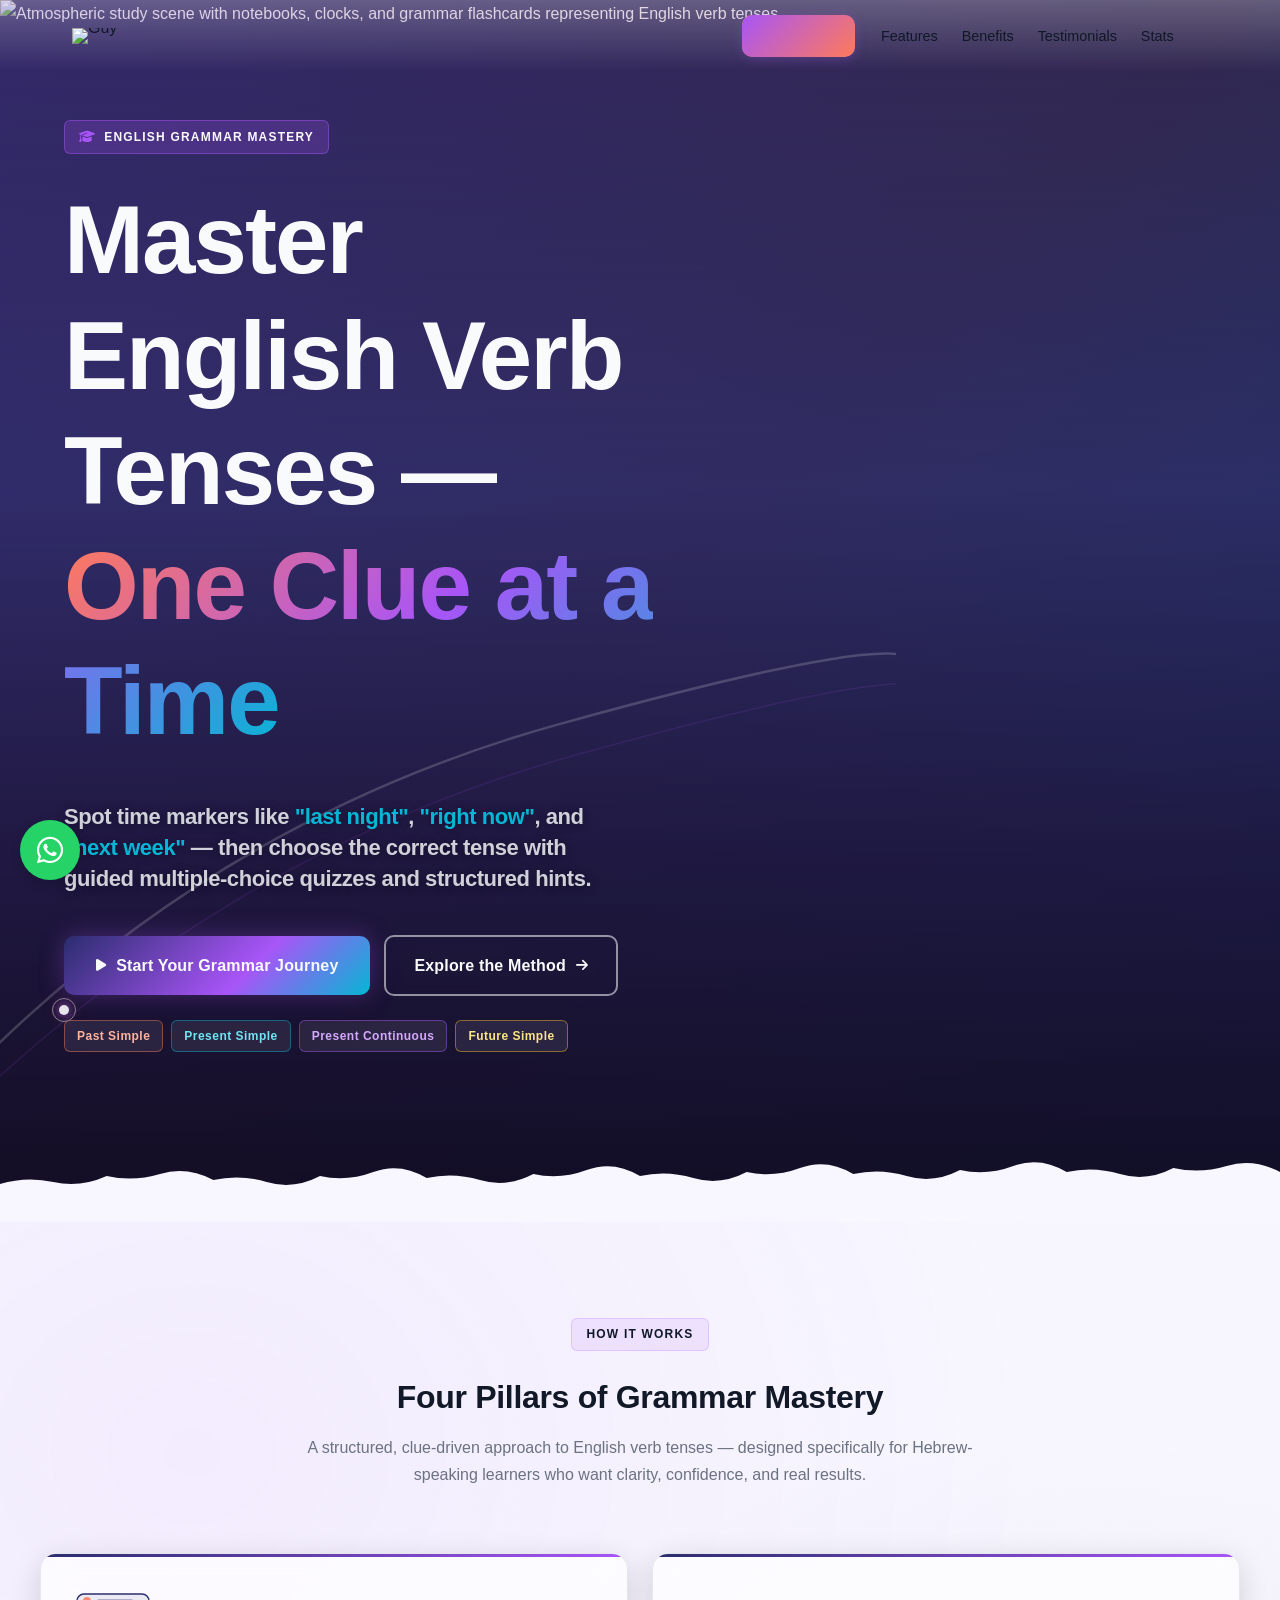
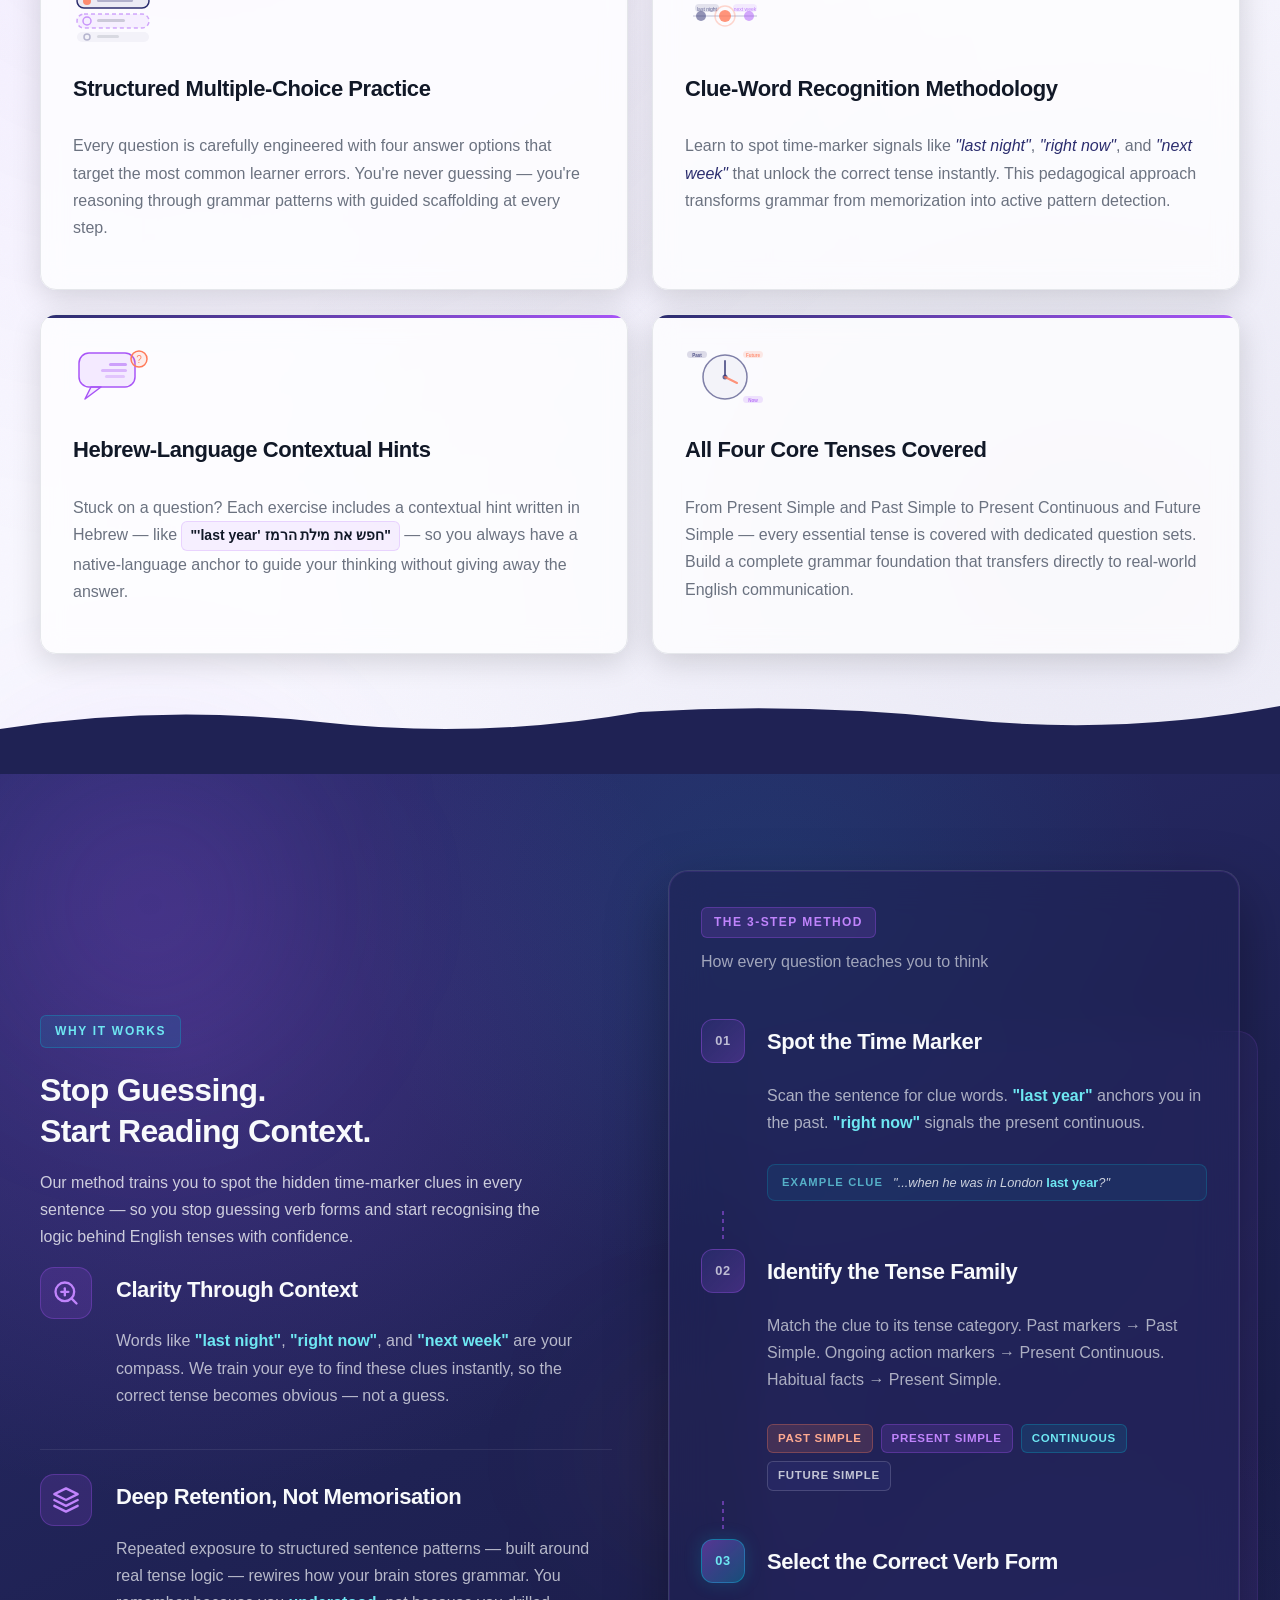
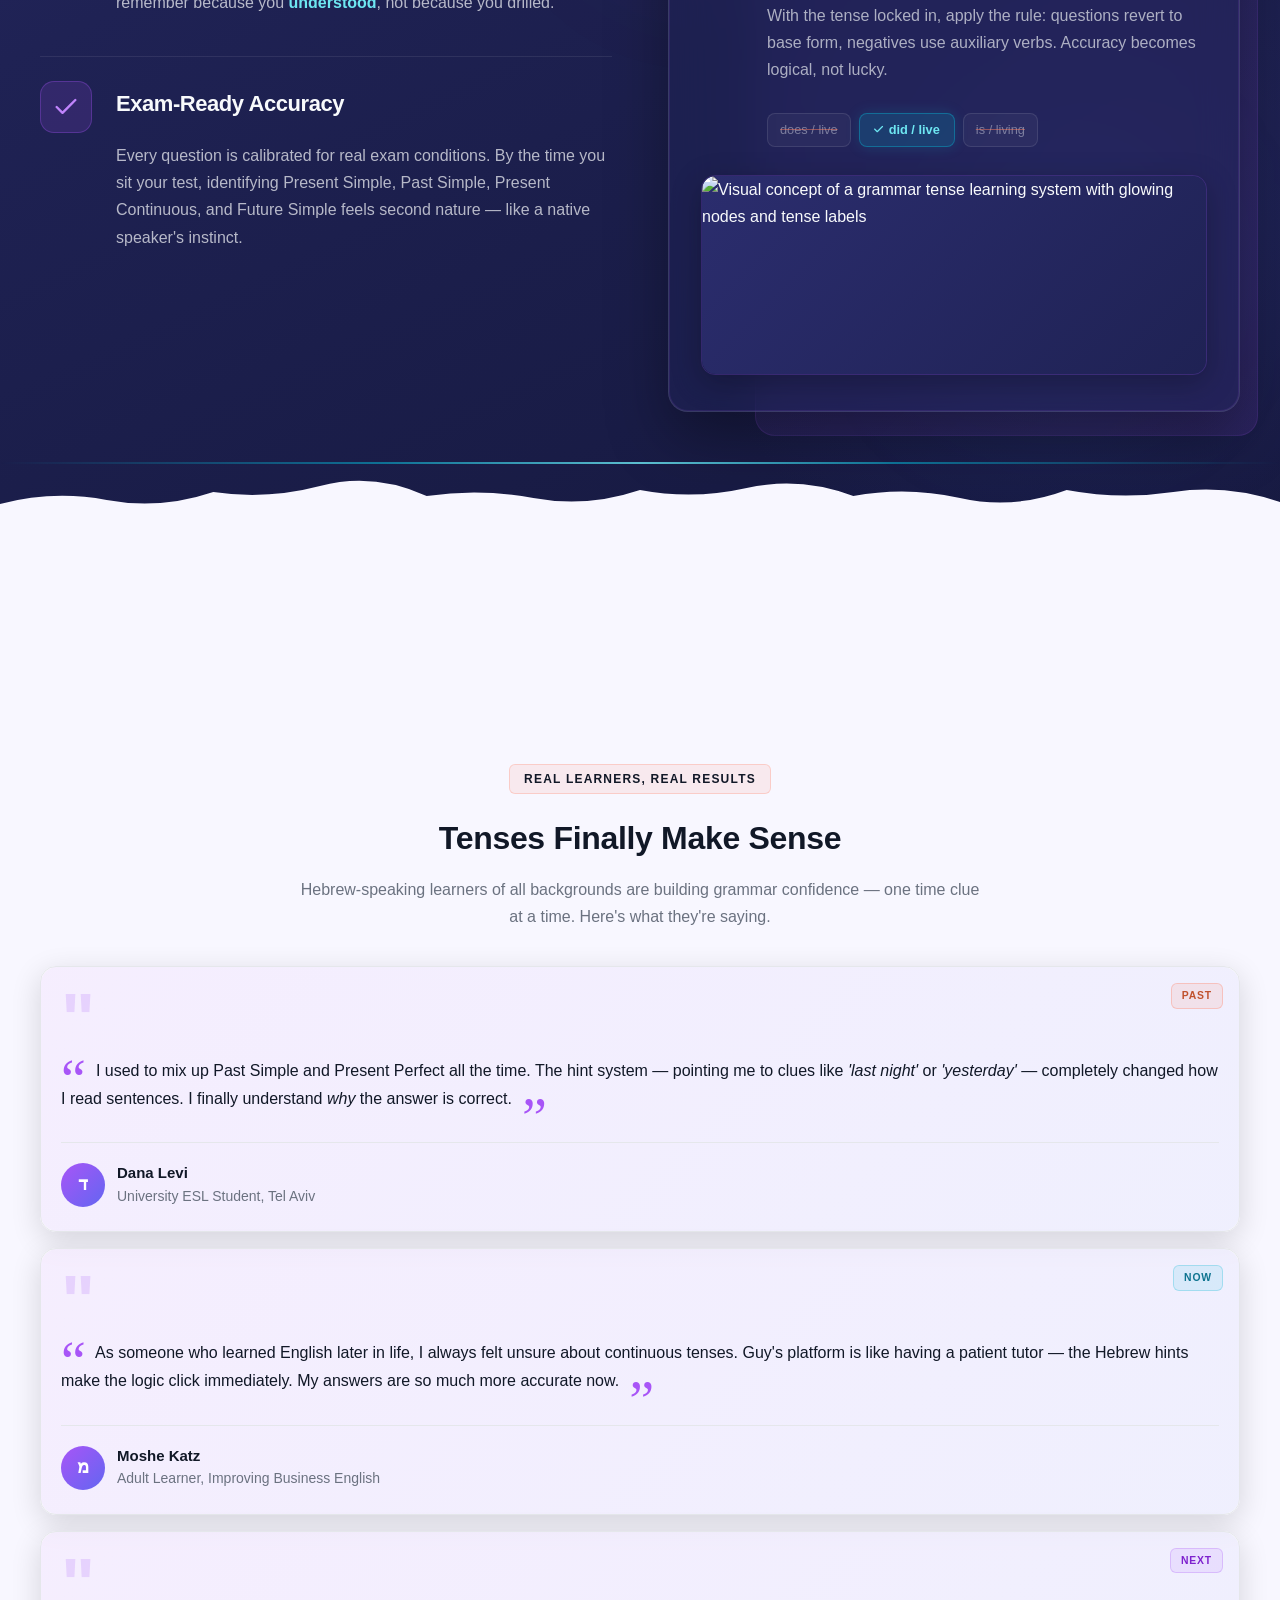
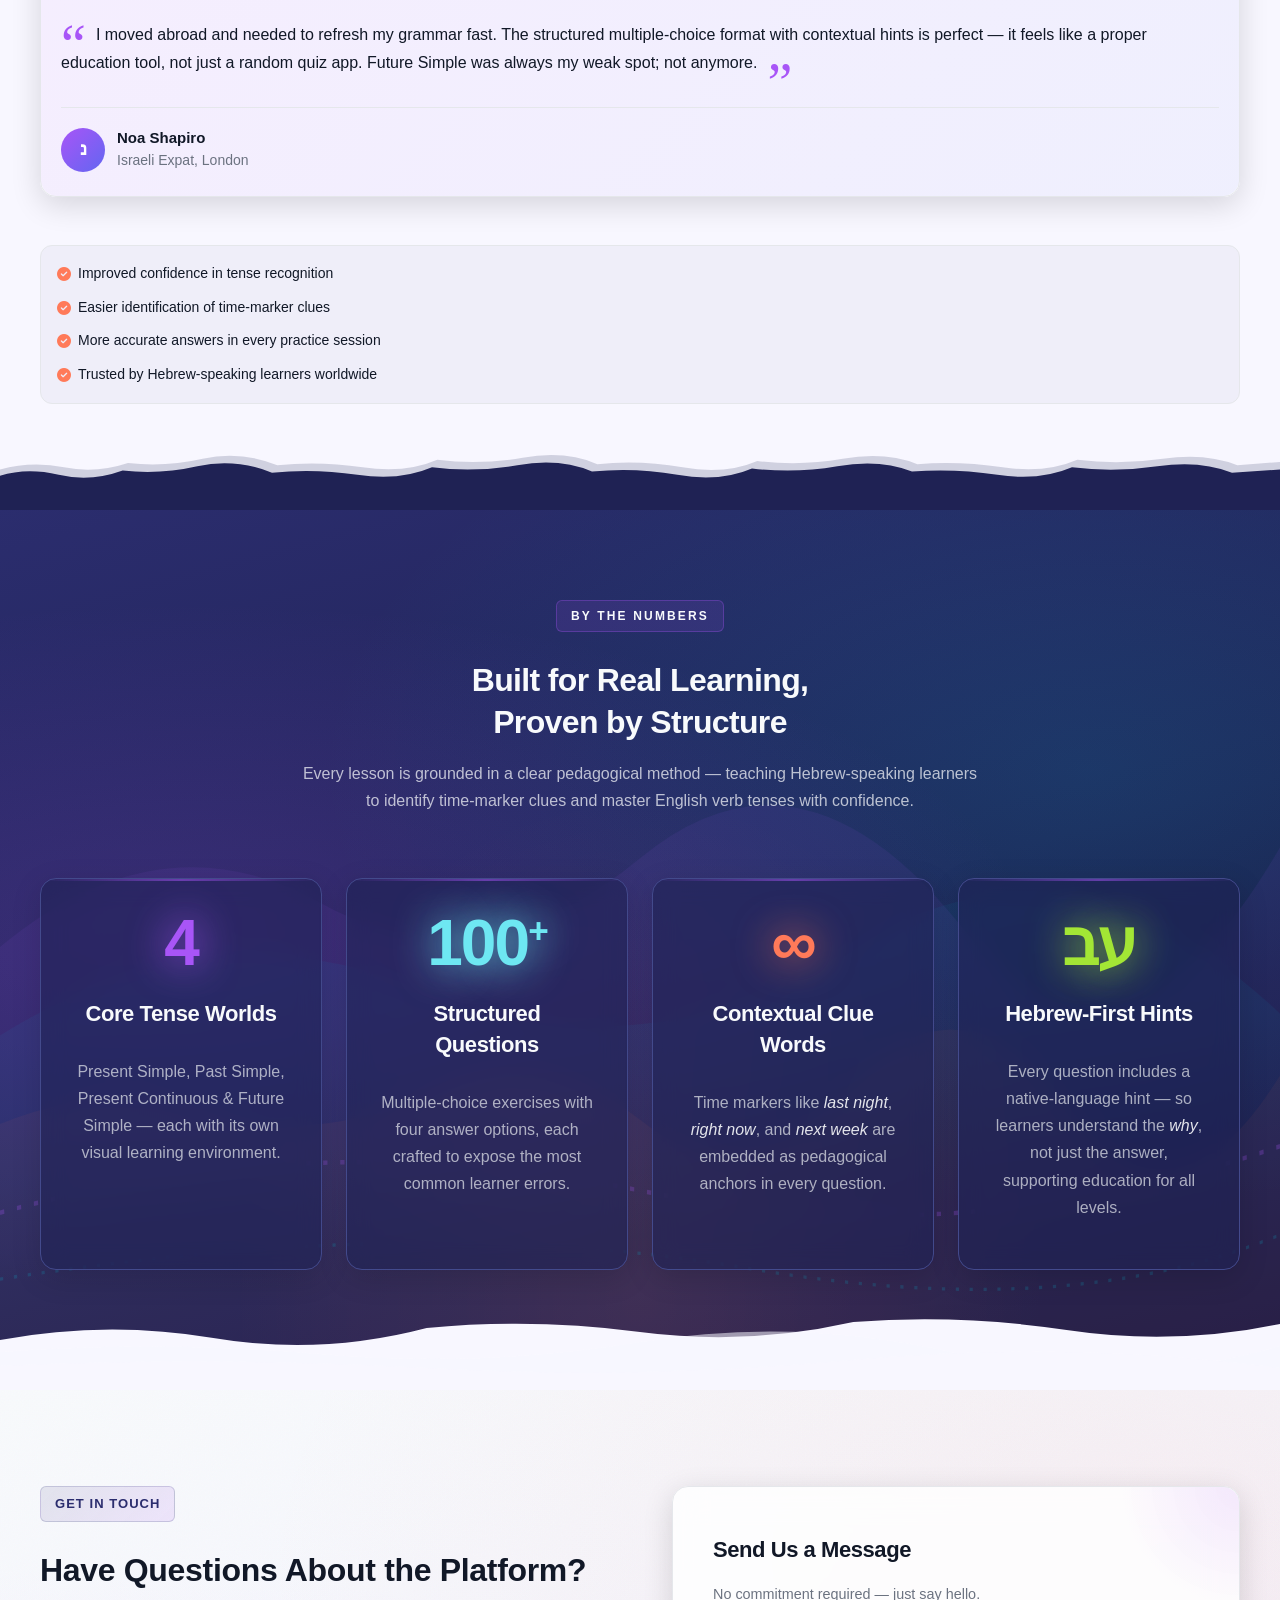
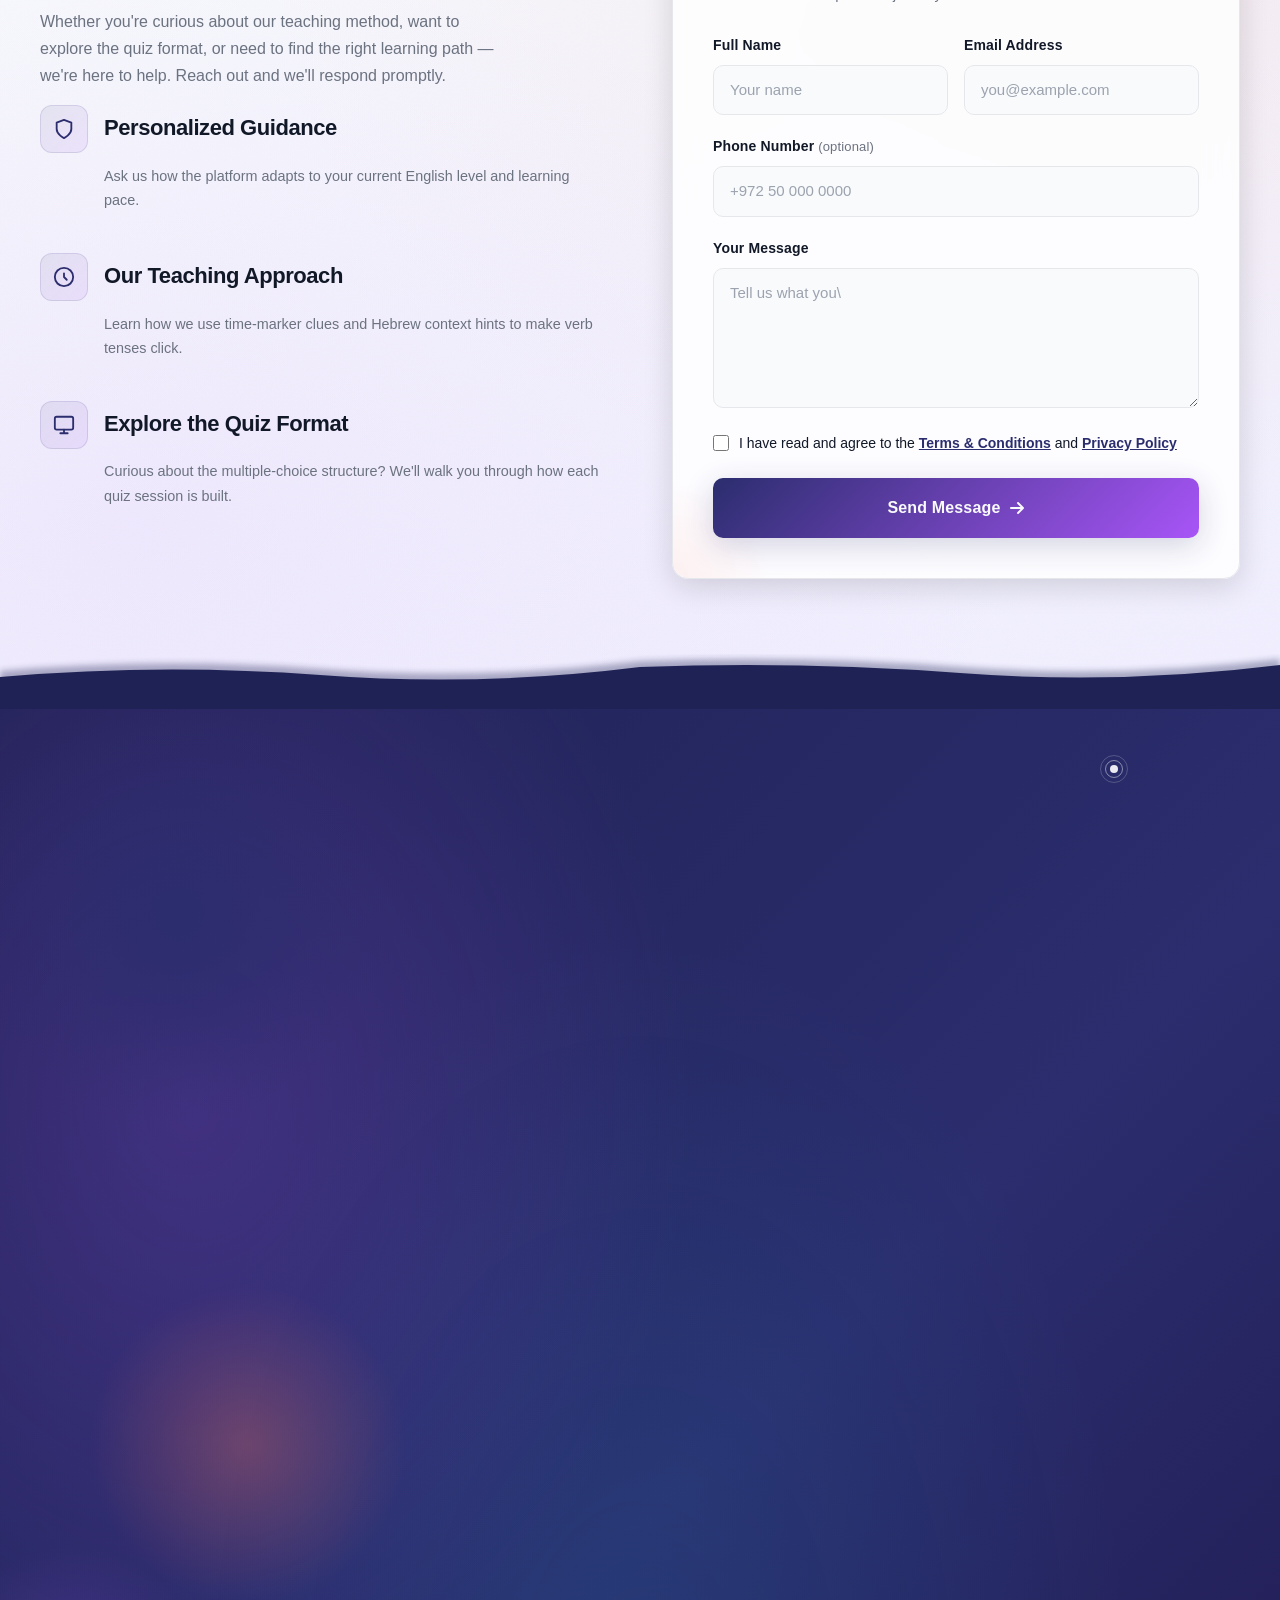
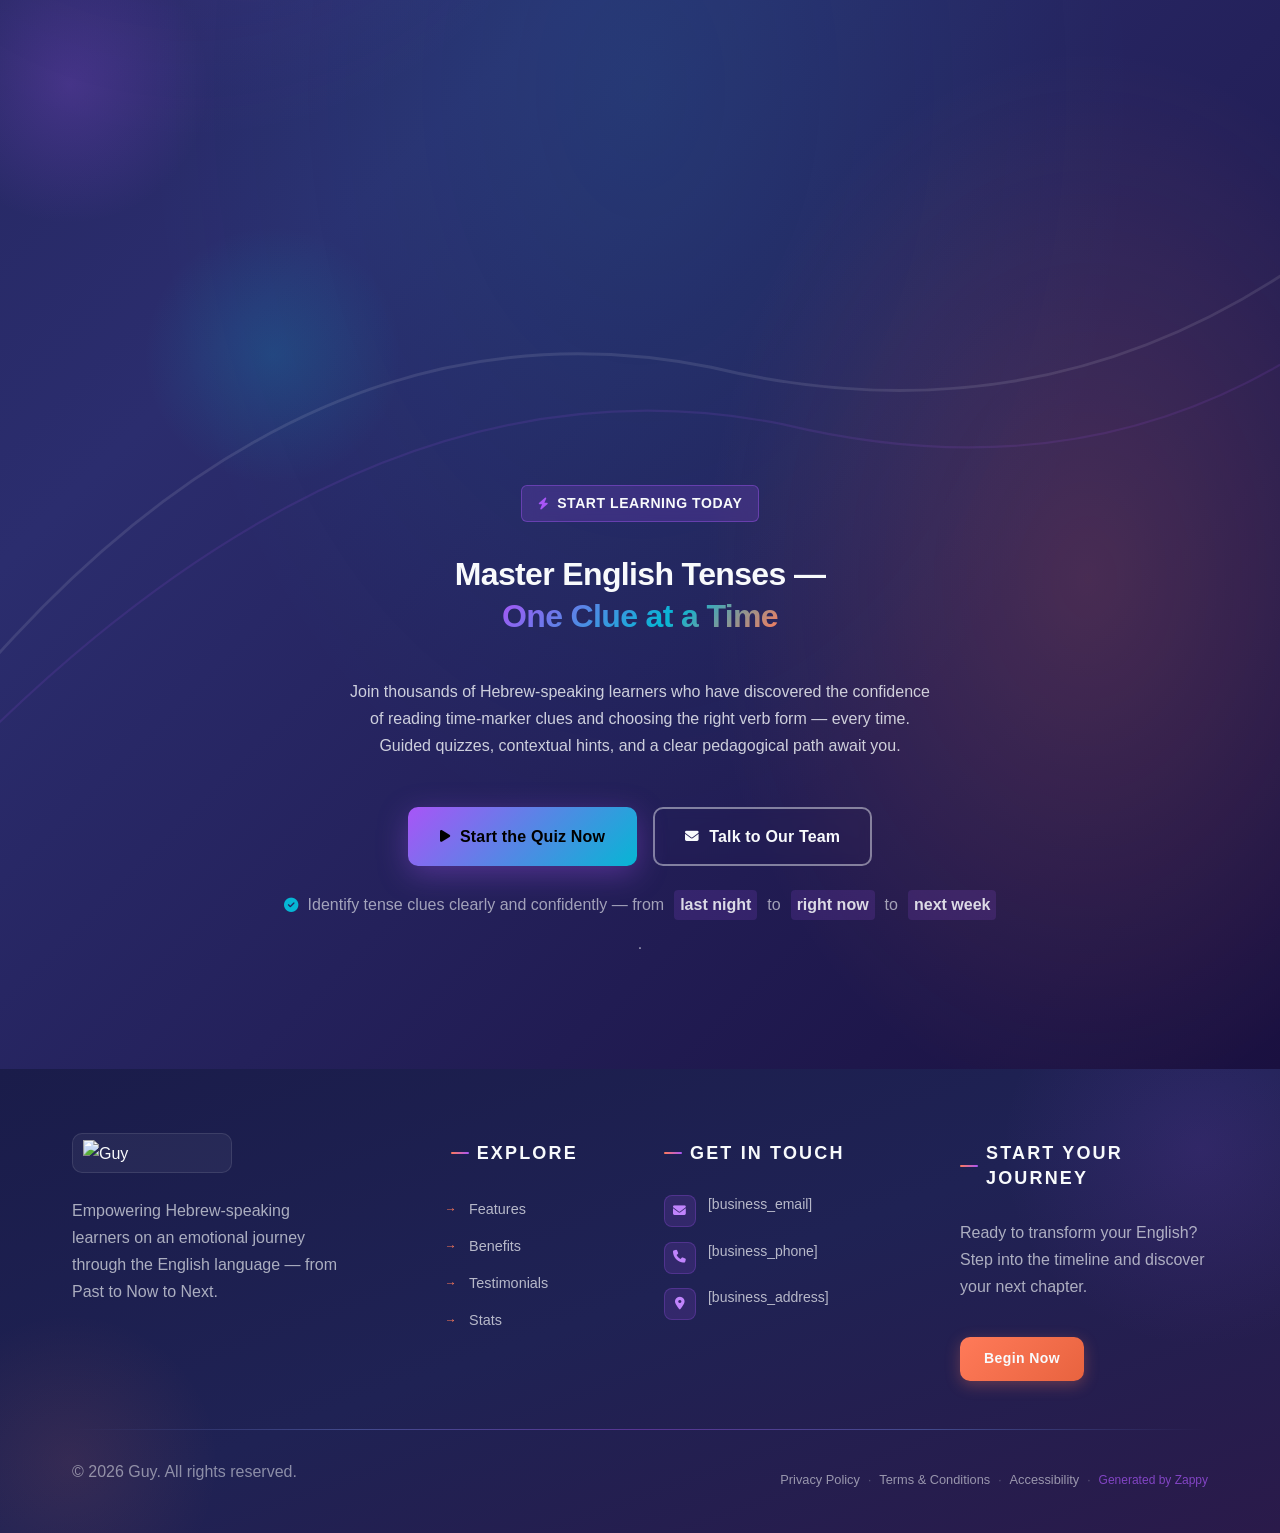
==== public/index.html @ 4d0da5e8 "Initial website commit" ====
<!DOCTYPE html>
<html lang="en">
<head>
    <meta charset="UTF-8">
    <meta name="viewport" content="width=device-width, initial-scale=1.0">
    <meta name="robots" content="index, follow">
    <title>Master Verb Tenses with Google Workspace for Education — Guy</title>
    <meta name="description" content="Unlock English grammar mastery for Hebrew speakers! Practice verb tenses with smart quizzes, contextual hints, and department of education-aligned lessons. Start now!">
    <meta name="keywords" content="google workspace for education, department of education, english grammar quiz, verb tenses for hebrew speakers, canva for education">
    
    <!-- Favicons -->
    <link rel="icon" type="image/x-icon" href="/assets/favicon.ico">
    <link rel="icon" type="image/png" sizes="16x16" href="/assets/favicon-16x16.png">
    <link rel="icon" type="image/png" sizes="32x32" href="/assets/favicon-32x32.png">
    <link rel="icon" type="image/png" sizes="48x48" href="/assets/favicon-48x48.png">
    <link rel="icon" type="image/png" sizes="192x192" href="/assets/favicon-192x192.png">
    <link rel="icon" type="image/png" sizes="512x512" href="/assets/favicon-512x512.png">
    <link rel="apple-touch-icon" href="/assets/apple-touch-icon.png">
    <!-- Zappy Analytics -->
<script>
(function() {
  'use strict';
  
  // Configuration
  var config = {
    websiteId: 'a8274abf-ec3d-4c9e-8e7c-dc68a6201a08',
    apiUrl: 'https://api.zappy5.com/api/analytics/track',
    sessionDuration: 30 * 60 * 1000, // 30 minutes
    visitorDuration: 30 * 24 * 60 * 60 * 1000, // 30 days
    trackPageViews: true,
    trackClicks: true,
    trackFormSubmissions: true
  };
  
  // Generate or retrieve persistent visitor ID (30 days)
  function getVisitorId() {
    var visitorKey = 'zappy_visitor_' + config.websiteId;
    var visitor = null;
    
    try {
      visitor = localStorage.getItem(visitorKey);
      if (visitor) {
        var visitorData = JSON.parse(visitor);
        var now = Date.now();
        
        // Check if visitor ID is still valid (30 days)
        if (now - visitorData.created < config.visitorDuration) {
          // Update last seen timestamp
          visitorData.lastSeen = now;
          localStorage.setItem(visitorKey, JSON.stringify(visitorData));
          return visitorData.id;
        }
      }
    } catch (e) {
      console.warn('Zappy Analytics: LocalStorage not available');
    }
    
    // Generate new visitor ID
    var newVisitorId = 'zv_' + Date.now() + '_' + Math.random().toString(36).substr(2, 9);
    
    try {
      localStorage.setItem(visitorKey, JSON.stringify({
        id: newVisitorId,
        created: Date.now(),
        lastSeen: Date.now()
      }));
    } catch (e) {
      // Continue without local storage
    }
    
    return newVisitorId;
  }
  
  // Generate or retrieve session ID (30 minutes)
  function getSessionId() {
    var sessionKey = 'zappy_session_' + config.websiteId;
    var session = null;
    
    try {
      session = sessionStorage.getItem(sessionKey);
      if (session) {
        var sessionData = JSON.parse(session);
        var now = Date.now();
        
        // Check if session is still valid
        if (now - sessionData.timestamp < config.sessionDuration) {
          // Update timestamp
          sessionData.timestamp = now;
          sessionStorage.setItem(sessionKey, JSON.stringify(sessionData));
          return sessionData.id;
        }
      }
    } catch (e) {
      console.warn('Zappy Analytics: SessionStorage not available');
    }
    
    // Generate new session ID
    var newSessionId = 'zs_' + Date.now() + '_' + Math.random().toString(36).substr(2, 9);
    
    try {
      sessionStorage.setItem(sessionKey, JSON.stringify({
        id: newSessionId,
        timestamp: Date.now()
      }));
    } catch (e) {
      // Continue without session storage
    }
    
    return newSessionId;
  }
  
  var visitorId = getVisitorId();
  var sessionId = getSessionId();
  
  // Track an event
  function trackEvent(eventType, data) {
    data = data || {};
    
    var eventData = {
      website_id: config.websiteId,
      event_type: eventType,
      page_path: window.location.pathname,
      referrer: document.referrer || 'direct',
      visitor_id: visitorId,
      session_id: sessionId,
      metadata: data
    };
    
    // Use sendBeacon if available (better for page unload events)
    if (navigator.sendBeacon) {
      var blob = new Blob([JSON.stringify(eventData)], { type: 'application/json' });
      navigator.sendBeacon(config.apiUrl, blob);
    } else {
      // Fallback to fetch
      fetch(config.apiUrl, {
        method: 'POST',
        headers: {
          'Content-Type': 'application/json'
        },
        body: JSON.stringify(eventData),
        keepalive: true
      }).catch(function(error) {
        console.warn('Zappy Analytics: Failed to track event', error);
      });
    }
  }
  
  // Track page view
  if (config.trackPageViews) {
    trackEvent('pageview', {
      title: document.title,
      url: window.location.href
    });
  }
  
  // Track clicks on important elements
  if (config.trackClicks) {
    document.addEventListener('click', function(e) {
      var target = e.target;
      
      // Track button clicks (counted as actions)
      if (target.tagName === 'BUTTON' || target.closest('button')) {
        var button = target.tagName === 'BUTTON' ? target : target.closest('button');
        trackEvent('click', {
          element: 'button',
          text: button.textContent.trim().substring(0, 100),
          id: button.id || null,
          class: button.className || null
        });
      }
      
      // Track link clicks (navigation - not counted as actions)
      else if (target.tagName === 'A' || target.closest('a')) {
        var link = target.tagName === 'A' ? target : target.closest('a');
        trackEvent('navigation', {
          element: 'link',
          text: link.textContent.trim().substring(0, 100),
          href: link.href,
          external: link.hostname !== window.location.hostname
        });
      }
    }, true);
  }
  
  // Track form submissions
  if (config.trackFormSubmissions) {
    document.addEventListener('submit', function(e) {
      var form = e.target;
      
      trackEvent('form_submit', {
        form_id: form.id || null,
        form_name: form.name || null,
        form_action: form.action || null,
        form_method: form.method || 'GET'
      });
    }, true);
  }
  
  // Track time on page (send on page unload)
  var pageLoadTime = Date.now();
  
  window.addEventListener('beforeunload', function() {
    var timeOnPage = Math.floor((Date.now() - pageLoadTime) / 1000); // in seconds
    
    trackEvent('page_unload', {
      time_on_page: timeOnPage,
      page_path: window.location.pathname
    });
  });
  
  // Expose tracking function globally for custom events
  window.zappyAnalytics = {
    track: trackEvent,
    getVisitorId: function() { return visitorId; },
    getSessionId: function() { return sessionId; }
  };
  
})();
</script>
<!-- End Zappy Analytics -->
    <meta property="og:title" content="Master Verb Tenses with Google Workspace for Education — Guy">
    <meta property="og:description" content="Unlock English grammar mastery for Hebrew speakers! Practice verb tenses with smart quizzes, contextual hints, and department of education-aligned lessons. Start now!">
    <meta name="twitter:card" content="summary_large_image">
    <meta name="twitter:title" content="Master Verb Tenses with Google Workspace for Education — Guy">
    <meta name="twitter:description" content="Unlock English grammar mastery for Hebrew speakers! Practice verb tenses with smart quizzes, contextual hints, and department of education-aligned lessons. Start now!">
    <meta property="og:type" content="website">
  <meta property="og:locale" content="en_US">
  
  
  
  
  
  <link rel="stylesheet" href="https://cdnjs.cloudflare.com/ajax/libs/font-awesome/6.4.0/css/all.min.css">
  <style>
    .skip-link { position: absolute; top: 0; left: 0; transform: translateY(-200%); padding: 12px 18px; background: var(--bg-dark, #1a1a1a); color: var(--text-light, #fff); font-weight: 600; border-radius: 0 0 8px 0; z-index: 10000; }
    .skip-link:focus { transform: none; outline: 2px solid var(--ring, #fff); outline-offset: 2px; }
    :focus-visible { outline: 2px solid var(--ring, currentColor); outline-offset: 3px; }
  </style>


  
    <!-- Favicons -->
    <link rel="icon" type="image/x-icon" href="/assets/favicon.ico">
    <link rel="icon" type="image/png" sizes="16x16" href="/assets/favicon-16x16.png">
    <link rel="icon" type="image/png" sizes="32x32" href="/assets/favicon-32x32.png">
    <link rel="icon" type="image/png" sizes="48x48" href="/assets/favicon-48x48.png">
    <link rel="icon" type="image/png" sizes="192x192" href="/assets/favicon-192x192.png">
    <link rel="icon" type="image/png" sizes="512x512" href="/assets/favicon-512x512.png">
    <link rel="apple-touch-icon" href="/assets/apple-touch-icon.png">
    <!-- Cookie Consent -->
    <link rel="stylesheet" href="https://cdn.jsdelivr.net/npm/vanilla-cookieconsent@3/dist/cookieconsent.css">
    <script src="https://cdn.jsdelivr.net/npm/vanilla-cookieconsent@3/dist/cookieconsent.umd.js"></script>
    <!-- Mickidum Accessibility Toolbar -->
    <script src="https://cdn.jsdelivr.net/gh/mickidum/acc_toolbar/acctoolbar/acctoolbar.min.js"></script>
    <link rel="stylesheet" href="/styles.css">

    <style id="zappy-dropdown-submenu-styles">
      /* ========== DESKTOP DROPDOWN SUBMENU STYLES ========== */
      /* Base styles for dropdown submenus - parent must be positioned */
      .nav-menu li:has(.sub-menu), nav li:has(.sub-menu), .navbar li:has(.sub-menu), #navMenu li:has(.sub-menu) { position: relative; }
      /* Submenu base - hidden by default */
      .nav-menu .sub-menu, nav .sub-menu, .navbar .sub-menu, #navMenu .sub-menu { display: block !important; position: absolute !important; top: 100%; left: 0; min-width: 220px; background: white; border-radius: 8px; box-shadow: 0 8px 25px rgba(0,0,0,0.15); padding: 8px 0; opacity: 0; visibility: hidden; transform: translateY(10px); transition: all 0.3s ease; z-index: 1000; list-style: none; pointer-events: none; }
      /* CRITICAL: Desktop hover styles to show dropdown */
      .nav-menu li:hover > .sub-menu, nav li:hover > .sub-menu, .navbar li:hover > .sub-menu, #navMenu li:hover > .sub-menu { opacity: 1 !important; visibility: visible !important; transform: translateY(0) !important; pointer-events: auto !important; }
      /* Submenu item styling */
      .sub-menu li { list-style: none; margin: 0; padding: 0; }
      .sub-menu a { display: block !important; padding: 10px 16px !important; color: var(--text-dark, #333) !important; font-weight: 500; text-decoration: none; white-space: nowrap; transition: background-color 0.2s; }
      .sub-menu .zappy-nav-child > a { padding-left: 28px !important; font-size: 0.9em !important; opacity: 0.85 !important; }
      [dir="rtl"] .sub-menu .zappy-nav-child > a, html[lang="he"] .sub-menu .zappy-nav-child > a, html[lang="ar"] .sub-menu .zappy-nav-child > a { padding-left: 10px !important; padding-right: 28px !important; }
      .sub-menu .zappy-nav-parent > a { font-weight: 600 !important; }
      .sub-menu a:hover { background-color: #f5f5f5; }
      /* RTL (Hebrew/Arabic) dropdown positioning */
      [dir="rtl"] .nav-menu .sub-menu, [dir="rtl"] nav .sub-menu, [dir="rtl"] .navbar .sub-menu, html[lang="he"] .nav-menu .sub-menu, html[lang="he"] nav .sub-menu, html[lang="he"] .navbar .sub-menu, html[lang="ar"] .nav-menu .sub-menu, html[lang="ar"] nav .sub-menu, html[lang="ar"] .navbar .sub-menu { left: auto !important; right: 0 !important; }
      /* Hide empty dropdown menus (exclude catalog sub-menus that use <a> children instead of <li>) */
      .sub-menu:empty, .sub-menu:not(:has(li:not(.zappy-hidden-menu-item))):not(:has(> a)), .sub-menu:not(:has(li)):not(:has(> a)) { display: none !important; opacity: 0 !important; visibility: hidden !important; pointer-events: none !important; }
      /* Desktop: show submenu on Menu Group hover */
      li:has(.menu-group-title):hover > .sub-menu { opacity: 1 !important; visibility: visible !important; transform: translateY(0) !important; pointer-events: auto !important; }
      /* Menu Group title styling */
      .nav-menu > li > .menu-group-title, #navMenu > li > .menu-group-title { display: inline-block; padding: 0.5rem 1rem; cursor: default; user-select: none; }
      
      /* ========== MOBILE SUBMENU STYLES ========== */
      @media (max-width: 768px) {
        .nav-menu .sub-menu, nav .sub-menu, .navbar .sub-menu, #navMenu .sub-menu { position: static !important; transform: none !important; box-shadow: none !important; background: transparent !important; max-height: 0; overflow: hidden; opacity: 0; visibility: hidden; transition: max-height 0.3s ease, opacity 0.3s ease; padding: 0 !important; border-radius: 0 !important; }
        .navbar .sub-menu.mobile-expanded, .nav-menu .sub-menu.mobile-expanded, #navMenu .sub-menu.mobile-expanded { max-height: none !important; overflow-y: visible !important; opacity: 1 !important; visibility: visible !important; padding: 8px 0 8px 16px !important; }
        [dir="rtl"] .sub-menu.mobile-expanded, html[lang="he"] .sub-menu.mobile-expanded { padding: 8px 16px 8px 0 !important; }
        /* Disable hover behavior on mobile */
        .nav-menu li:hover > .sub-menu, nav li:hover > .sub-menu, .navbar li:hover > .sub-menu, #navMenu li:hover > .sub-menu { opacity: 0; visibility: hidden; pointer-events: none; }
        .nav-menu li > .sub-menu.mobile-expanded, nav li > .sub-menu.mobile-expanded, .navbar li > .sub-menu.mobile-expanded, #navMenu li > .sub-menu.mobile-expanded { opacity: 1 !important; visibility: visible !important; pointer-events: auto !important; }
        .nav-menu li:has(.sub-menu), nav li:has(.sub-menu), .navbar li:has(.sub-menu), #navMenu li:has(.sub-menu) { display: flex !important; flex-wrap: wrap !important; align-items: center !important; position: relative !important; min-height: 44px !important; }
        .nav-menu li:has(.sub-menu) > a, nav li:has(.sub-menu) > a, .navbar li:has(.sub-menu) > a, #navMenu li:has(.sub-menu) > a { flex: 1 !important; min-width: 0 !important; }
        .nav-menu li:has(.sub-menu) > .menu-group-title, nav li:has(.sub-menu) > .menu-group-title, .navbar li:has(.sub-menu) > .menu-group-title, #navMenu li:has(.sub-menu) > .menu-group-title { flex: 1 !important; min-width: 0 !important; padding: 0 !important; line-height: inherit !important; }
        .nav-menu li:has(.sub-menu) > .sub-menu, nav li:has(.sub-menu) > .sub-menu, .navbar li:has(.sub-menu) > .sub-menu, #navMenu li:has(.sub-menu) > .sub-menu { flex-basis: 100% !important; width: 100% !important; }
        .nav-menu li:has(.sub-menu) > a [class*="chevron"], .nav-menu li:has(.sub-menu) > a [class*="arrow"], .nav-menu li:has(.sub-menu) > a .fa-chevron-down, .nav-menu li:has(.sub-menu) > a .fa-angle-down, nav li:has(.sub-menu) > a [class*="chevron"], nav li:has(.sub-menu) > a [class*="arrow"], #navMenu li:has(.sub-menu) > a [class*="chevron"], #navMenu li:has(.sub-menu) > a [class*="arrow"] { display: none !important; visibility: hidden !important; }
        .mobile-submenu-toggle { display: flex !important; align-items: center !important; justify-content: center !important; width: 44px !important; height: auto !important; background: transparent !important; border: none !important; cursor: pointer !important; color: var(--text-light) !important; position: static !important; flex-shrink: 0 !important; align-self: stretch !important; z-index: 2 !important; padding: 0 !important; margin: 0 !important; }
        .mobile-submenu-toggle::after { content: '' !important; width: 0 !important; height: 0 !important; border-left: 6px solid transparent !important; border-right: 6px solid transparent !important; border-top: 7px solid currentColor !important; transition: transform 0.3s ease !important; }
        .mobile-submenu-toggle.expanded::after { transform: rotate(180deg) !important; }
        .sub-menu a { padding: 10px 0 !important; display: block !important; color: var(--text-light) !important; white-space: normal !important; }
        .sub-menu .zappy-nav-child > a { padding-left: 28px !important; font-size: 0.9em !important; opacity: 0.85 !important; }
        [dir="rtl"] .sub-menu .zappy-nav-child > a, html[lang="he"] .sub-menu .zappy-nav-child > a, html[lang="ar"] .sub-menu .zappy-nav-child > a { padding-left: 0 !important; padding-right: 28px !important; }
        .sub-menu .zappy-nav-parent > a { font-weight: 600 !important; }
        .nav-menu.active, #navMenu.active { max-width: 100vw !important; overflow-x: hidden !important; box-sizing: border-box !important; }
        .navbar .sub-menu li a, nav.navbar .sub-menu li a, .zappy-products-dropdown .sub-menu a { color: var(--text-light) !important; }
      }
      @media (min-width: 769px) { .mobile-submenu-toggle { display: none !important; } }
    </style>

    <style id="zappy-widget-visibility">
      html[dir="rtl"] .whatsapp-float { right: 20px !important; left: auto !important; }
      html[dir="ltr"] .whatsapp-float, html:not([dir]) .whatsapp-float { left: 20px !important; right: auto !important; }
      html[dir="rtl"] #mic-access-tool-general-button, html[dir="rtl"] .mic-access-tool-general-button,
      html[dir="rtl"] #mic-init-access-tool .mic-access-tool-general-button,
      html[dir="rtl"] #mic-init-access-tool #mic-access-tool-general-button,
      html[dir="rtl"] ._access-icon { left: 20px !important; right: auto !important; }
      html[dir="ltr"] #mic-access-tool-general-button, html[dir="ltr"] .mic-access-tool-general-button,
      html[dir="ltr"] #mic-init-access-tool .mic-access-tool-general-button,
      html[dir="ltr"] #mic-init-access-tool #mic-access-tool-general-button,
      html[dir="ltr"] ._access-icon,
      html:not([dir]) #mic-access-tool-general-button, html:not([dir]) .mic-access-tool-general-button,
      html:not([dir]) #mic-init-access-tool .mic-access-tool-general-button,
      html:not([dir]) #mic-init-access-tool #mic-access-tool-general-button,
      html:not([dir]) ._access-icon { right: 20px !important; left: auto !important; }
      @media (max-width: 768px) { .whatsapp-float { display: flex !important; } }
      @media (min-width: 769px) { .whatsapp-float { display: flex !important; } }
      @media (max-width: 768px) {
        #mic-access-tool-general-button, .mic-access-tool-general-button,
        #mic-init-access-tool .mic-access-tool-general-button, #mic-init-access-tool #mic-access-tool-general-button,
        ._access-icon { display: flex !important; visibility: visible !important; opacity: 1 !important; pointer-events: auto !important; }
        #mic-access-tool-box.opened-mic-access-tool, .mic-access-tool-box.opened-mic-access-tool,
        #mic-init-access-tool #mic-access-tool-box.opened-mic-access-tool {
          visibility: visible !important; opacity: 1 !important; pointer-events: auto !important;
        }
      }
      @media (min-width: 769px) {
        #mic-access-tool-general-button, .mic-access-tool-general-button,
        #mic-init-access-tool .mic-access-tool-general-button, #mic-init-access-tool #mic-access-tool-general-button,
        ._access-icon { display: flex !important; visibility: visible !important; opacity: 1 !important; pointer-events: auto !important; }
        #mic-access-tool-box.opened-mic-access-tool, .mic-access-tool-box.opened-mic-access-tool,
        #mic-init-access-tool #mic-access-tool-box.opened-mic-access-tool {
          visibility: visible !important; opacity: 1 !important; pointer-events: auto !important;
        }
      }
    </style>
</head>
<body>
<a class="skip-link" href="#main">Skip to main content</a>
  <nav class="navbar">
  <button class="mobile-toggle" id="mobileToggle" aria-label="Menu">
    <svg class="hamburger-icon" width="24" height="24" viewBox="0 0 24 24" fill="none">
      <path d="M3 12h18M3 6h18M3 18h18" stroke="currentColor" stroke-width="2" stroke-linecap="round"></path>
    </svg>
    <svg class="close-icon" width="24" height="24" viewBox="0 0 24 24" fill="none" style="display: none;">
      <path d="M18 6L6 18M6 6l12 12" stroke="currentColor" stroke-width="2" stroke-linecap="round"></path>
    </svg>
  </button>

  <button class="phone-header-btn" data-phone="[business_phone]" aria-label="Call">
    <svg width="20" height="20" viewBox="0 0 24 24" fill="currentColor">
      <path d="M22 16.92v3a2 2 0 0 1-2.18 2 19.79 19.79 0 0 1-8.63-3.07 19.5 19.5 0 0 1-6-6 19.79 19.79 0 0 1-3.07-8.67A2 2 0 0 1 4.11 2h3a2 2 0 0 1 2 1.72 12.84 12.84 0 0 0 .7 2.81 2 2 0 0 1-.45 2.11L8.09 9.91a16 16 0 0 0 6 6l1.27-1.27a2 2 0 0 1 2.11-.45 12.84 12.84 0 0 0 2.81.7A2 2 0 0 1 22 16.92z"></path>
    </svg>
  </button>

  <div class="nav-container">
    <div class="nav-brand">
      <a href="/" class="logo-link"><img class="logo" src="/assets/site-home-image-1.webp" alt="Guy"></a>
    </div>

    <ul class="nav-menu" id="navMenu"><li><a href="#features">Features</a></li><li><a href="#benefits">Benefits</a></li><li><a href="#testimonials">Testimonials</a></li><li><a href="#stats">Stats</a></li></ul>

    <div class="nav-cta-container">
      <a href="#contact" class="nav-cta-btn">Contact</a>
    </div>
  </div>
</nav>
<script>

// Navbar Mobile Menu Toggle and Contrast Fix
(function() {
  // Use 'load' event instead of 'DOMContentLoaded' to ensure we run AFTER all other scripts
  window.addEventListener('load', function() {
    
    // FIX MOBILE BUTTON CONTRAST
    // Detect navbar background color and apply contrasting color to mobile buttons
    const navbar = document.querySelector('.navbar, nav, header');
    if (!navbar) {
      console.log('[Navbar] Navbar element not found');
      return;
    }
    
    // DECLARE VARIABLES EARLY to avoid Temporal Dead Zone errors
    // These are used in multiple places below
    let mobileToggle = document.getElementById('mobileToggle') ||
                       document.querySelector('.mobile-toggle') ||
                       document.querySelector('.hamburger') ||
                       document.querySelector('.hamburger-menu') ||
                       document.querySelector('.menu-toggle') ||
                       document.querySelector('.burger-menu') ||
                       document.querySelector('[aria-label="Menu"]') ||
                       document.querySelector('[aria-label="תפריט"]');
    
    const phoneBtn = document.querySelector('.phone-header-btn');
    
    const computedStyle = window.getComputedStyle(navbar);
    let bgColor = computedStyle.backgroundColor;
    
    console.log('[Navbar] Initial navbar background:', bgColor);
    
    // Check if background is transparent or rgba with 0 alpha
    const isTransparent = bgColor === 'transparent' || 
                         bgColor === 'rgba(0, 0, 0, 0)' ||
                         (bgColor.startsWith('rgba') && bgColor.includes(', 0)'));
    
    if (isTransparent) {
      // Check for background-image or gradient
      const bgImage = computedStyle.backgroundImage;
      if (bgImage && bgImage !== 'none') {
        console.log('[Navbar] Navbar has background image/gradient, using dark text');
        bgColor = 'rgb(240, 240, 240)'; // Assume light background
      } else {
        // Transparent navbar - check body background
        const bodyBg = window.getComputedStyle(document.body).backgroundColor;
        console.log('[Navbar] Navbar transparent, using body background:', bodyBg);
        bgColor = bodyBg;
      }
    }
    
    // Calculate luminance to determine if background is light or dark
    const rgb = bgColor.match(/\d+/g);
    if (rgb && rgb.length >= 3) {
      const r = parseInt(rgb[0]);
      const g = parseInt(rgb[1]);
      const b = parseInt(rgb[2]);
      const luminance = (0.299 * r + 0.587 * g + 0.114 * b) / 255;
      
      // Mobile button colors are set by Claude's AI-generated CSS (same as .nav-menu a)
      // No dynamic color overrides needed - colors come from the generated navbar CSS
      console.log('[Navbar] Mobile button colors preserved from Claude CSS (luminance:', luminance.toFixed(2) + ')');
      
      // FIX ICON SIZES - Ensure SVGs are properly sized and visible
      // INJECT CRITICAL CSS TO OVERRIDE ANY CONFLICTING RULES
      const criticalCSS = document.createElement('style');
      criticalCSS.id = 'zappy-mobile-nav-fix';
      const htmlLang = document.documentElement.lang || 'en';
      const htmlDir = document.documentElement.dir || 'ltr';
      // Check both dir attribute AND lang for RTL detection
      // dir="rtl" is the most reliable indicator
      const isRTL = htmlDir === 'rtl' || htmlLang === 'he' || htmlLang === 'ar';
      
      criticalCSS.textContent = `
        /* Hide mobile buttons on desktop, show only on mobile */
        @media (min-width: 769px) {
          .mobile-toggle,
          .phone-header-btn {
            display: none !important;
          }
        }
        
        /* Show and position mobile buttons correctly on mobile */
        @media (max-width: 768px) {
          .navbar,
          nav.navbar {
            min-height: 70px !important;
          }

          .mobile-toggle,
          .phone-header-btn {
            position: absolute !important;
            top: 0 !important;
            bottom: 0 !important;
            margin-top: auto !important;
            margin-bottom: auto !important;
            transform: none !important;
            z-index: 1001 !important;
            display: flex !important;
            align-items: center !important;
            justify-content: center !important;
            width: 36px !important;
            height: 36px !important;
            border-radius: 50% !important;
            border: none !important;
            cursor: pointer !important;
            padding: 6px !important;
            background: none !important;
            color: var(--nav-text, var(--text-light)) !important;
            touch-action: manipulation !important;
            -webkit-tap-highlight-color: transparent !important;
          }

          html[data-zappy-site-type="ecommerce"] .phone-header-btn,
          body[data-zappy-site-type="ecommerce"] .phone-header-btn,
          html[data-zappy-site-type="ecommerce"] header .phone-header-btn,
          html[data-zappy-site-type="ecommerce"] nav .phone-header-btn {
            display: none !important;
            visibility: hidden !important;
            width: 0 !important;
            height: 0 !important;
            min-width: 0 !important;
            overflow: hidden !important;
          }
          
          /* LTR positioning (default): hamburger LEFT, phone RIGHT */
          html:not([dir="rtl"]):not([lang="he"]):not([lang="ar"]) .mobile-toggle,
          html[dir="ltr"] .mobile-toggle {
            left: 12px !important;
            right: auto !important;
          }
          html:not([dir="rtl"]):not([lang="he"]):not([lang="ar"]) .phone-header-btn,
          html[dir="ltr"] .phone-header-btn {
            right: 12px !important;
            left: auto !important;
          }
          
          /* RTL positioning: hamburger RIGHT, phone LEFT */
          html[dir="rtl"] .mobile-toggle,
          html[lang="he"] .mobile-toggle,
          html[lang="ar"] .mobile-toggle {
            right: 12px !important;
            left: auto !important;
          }
          html[dir="rtl"] .phone-header-btn,
          html[lang="he"] .phone-header-btn,
          html[lang="ar"] .phone-header-btn {
            left: 12px !important;
            right: auto !important;
          }
          
          /* CRITICAL: Ensure nav-container has min-height on mobile */
          /* All children are positioned absolutely/fixed on mobile, so height:auto collapses to 0 */
          .nav-container {
            min-height: 70px !important;
            position: relative !important;
          }
          
          /* Ensure SVG icons are properly sized and inherit color */
          .mobile-toggle svg,
          .phone-header-btn svg {
            width: 24px !important;
            height: 24px !important;
            /* Don't force display - let JavaScript control hamburger/close toggle */
          }
          
          /* Reset nav-cta-container on mobile - remove desktop box-shadow/padding */
          /* that creates a visible ghost box when CTA button is hidden */
          .nav-cta-container {
            box-shadow: none !important;
            padding: 0 !important;
          }
          
          /* Hide nav-cta-container entirely on mobile when there's no lang-switcher */
          /* (only the CTA button is inside, and it's hidden on mobile) */
          .nav-cta-container:not(:has(.lang-switcher)) {
            display: none !important;
          }
          
          /* CRITICAL: Prevent hero image fade gradient from bleeding over headline text */
          /* The .image-fade-gradient has bottom: -30px (extends below parent) */
          /* On mobile stacked layout, this overlaps the h1 text below the image */
          .hero-image-column {
            overflow: hidden !important;
          }
          .image-fade-gradient {
            bottom: 0 !important;
          }
          
          /* Hide desktop language switcher on mobile - hamburger menu handles it */
          /* High specificity to override stored CSS */
          .lang-switcher,
          .nav-cta-container .lang-switcher,
          .nav-container .lang-switcher,
          .navbar .lang-switcher,
          .navbar .nav-cta-container .lang-switcher {
            display: none !important;
          }
        }
      `;
      
      // Remove existing fix if present and inject new one
      const existing = document.getElementById('zappy-mobile-nav-fix');
      if (existing) existing.remove();
      document.head.appendChild(criticalCSS);
      
      console.log('[Navbar] Critical CSS injected for mobile nav positioning');
      
      // ONLY apply inline positioning styles on mobile viewport
      // On desktop, the CSS handles hiding these buttons with display: none
      // Inline styles were breaking desktop layout by overriding CSS
      const isMobileViewport = window.innerWidth <= 768;
      
      if (mobileToggle) {
        // Icon sizing applies to all viewports for consistency
        const hamburgerIcon = mobileToggle.querySelector('.hamburger-icon');
        const closeIcon = mobileToggle.querySelector('.close-icon');
        
        if (hamburgerIcon) {
          hamburgerIcon.style.setProperty('width', '24px', 'important');
          hamburgerIcon.style.setProperty('height', '24px', 'important');
          hamburgerIcon.style.setProperty('display', 'block', 'important'); // Show hamburger by default
        }
        if (closeIcon) {
          closeIcon.style.setProperty('width', '24px', 'important');
          closeIcon.style.setProperty('height', '24px', 'important');
          closeIcon.style.setProperty('display', 'none', 'important'); // Hide close icon by default
        }
        
        // ONLY set positioning inline styles on mobile
        if (isMobileViewport) {
          mobileToggle.style.setProperty('position', 'absolute', 'important');
          mobileToggle.style.setProperty('top', '0', 'important');
          mobileToggle.style.setProperty('bottom', '0', 'important');
          mobileToggle.style.setProperty('margin-top', 'auto', 'important');
          mobileToggle.style.setProperty('margin-bottom', 'auto', 'important');
          mobileToggle.style.setProperty('transform', 'none', 'important');
          mobileToggle.style.setProperty('z-index', '1001', 'important');
          
          // Clear any inline left/right so CSS can take over based on html[dir]
          mobileToggle.style.removeProperty('left');
          mobileToggle.style.removeProperty('right');
          
          console.log('[Navbar] Mobile toggle positioning applied (mobile viewport)');
        } else {
          // On desktop, clear any positioning styles to let CSS handle it
          mobileToggle.style.removeProperty('position');
          mobileToggle.style.removeProperty('top');
          mobileToggle.style.removeProperty('transform');
          mobileToggle.style.removeProperty('z-index');
          mobileToggle.style.removeProperty('left');
          mobileToggle.style.removeProperty('right');
          console.log('[Navbar] Desktop viewport - cleared mobile toggle inline positioning');
        }
      }
      
      if (phoneBtn) {
        // Icon sizing applies to all viewports
        const phoneIcon = phoneBtn.querySelector('svg');
        if (phoneIcon) {
          phoneIcon.style.width = '24px';
          phoneIcon.style.height = '24px';
          phoneIcon.setAttribute('width', '24');
          phoneIcon.setAttribute('height', '24');
        }
        
        // ONLY set positioning inline styles on mobile
        if (isMobileViewport) {
          phoneBtn.style.setProperty('position', 'absolute', 'important');
          phoneBtn.style.setProperty('top', '0', 'important');
          phoneBtn.style.setProperty('bottom', '0', 'important');
          phoneBtn.style.setProperty('margin-top', 'auto', 'important');
          phoneBtn.style.setProperty('margin-bottom', 'auto', 'important');
          phoneBtn.style.setProperty('transform', 'none', 'important');
          phoneBtn.style.setProperty('z-index', '1001', 'important');
          
          // Clear any inline left/right so CSS can take over based on html[dir]
          phoneBtn.style.removeProperty('left');
          phoneBtn.style.removeProperty('right');
          
          console.log('[Navbar] Phone button positioning applied (mobile viewport)');
        } else {
          // On desktop, clear any positioning styles to let CSS handle it
          phoneBtn.style.removeProperty('position');
          phoneBtn.style.removeProperty('top');
          phoneBtn.style.removeProperty('transform');
          phoneBtn.style.removeProperty('z-index');
          phoneBtn.style.removeProperty('left');
          phoneBtn.style.removeProperty('right');
          console.log('[Navbar] Desktop viewport - cleared phone button inline positioning');
        }
      }
    } else {
      console.log('[Navbar] Could not parse background color:', bgColor);
    }
    
    // MOBILE MENU TOGGLE
    // Re-query in case DOM changed (mobileToggle already declared at top of function)
    mobileToggle = document.getElementById('mobileToggle') ||
                   document.querySelector('.mobile-toggle') ||
                   document.querySelector('.hamburger') ||
                   document.querySelector('.hamburger-menu') ||
                   document.querySelector('.menu-toggle') ||
                   document.querySelector('.burger-menu') ||
                   document.querySelector('[aria-label="Menu"]') ||
                   document.querySelector('[aria-label="תפריט"]');
    
    // EXPANDED SEARCH: Find nav menu by ID or class
    const navMenu = document.getElementById('navMenu') ||
                  document.querySelector('.nav-menu') ||
                  document.querySelector('.nav-links') ||
                  document.querySelector('nav ul:not(.submenu)');
    
    if (!mobileToggle || !navMenu) {
      console.log('[Navbar] Mobile toggle or menu not found:', { toggle: !!mobileToggle, menu: !!navMenu });
      return;
    }
    
    // Ensure navMenu has ID for CSS targeting
    if (!navMenu.id) {
      navMenu.id = 'navMenu';
    }
    
    console.log('[Navbar] Initializing mobile menu...');
    
    // Remove any existing event listeners by cloning the button
    const newToggle = mobileToggle.cloneNode(true);
    mobileToggle.parentNode.replaceChild(newToggle, mobileToggle);
    
    // Toggle menu handler (shared by click and touchend)
    function handleToggle(e) {
      e.preventDefault();
      e.stopPropagation();
      
      const hamburgerIcon = newToggle.querySelector('.hamburger-icon');
      const closeIcon = newToggle.querySelector('.close-icon');
      const isActive = navMenu.classList.contains('active');
      
      if (isActive) {
        // Close menu
        navMenu.classList.remove('active');
        if (hamburgerIcon) hamburgerIcon.style.setProperty('display', 'block', 'important');
        if (closeIcon) closeIcon.style.setProperty('display', 'none', 'important');
        document.body.style.overflow = '';
        console.log('[Navbar] Menu closed');
      } else {
        // Open menu
        navMenu.classList.add('active');
        if (hamburgerIcon) hamburgerIcon.style.setProperty('display', 'none', 'important');
        if (closeIcon) closeIcon.style.setProperty('display', 'block', 'important');
        document.body.style.overflow = 'hidden';
        console.log('[Navbar] Menu opened');
      }
    }
    
    // Use click for desktop/emulation and touchend as iOS Safari fallback.
    // Prevent double-fire with a timestamp guard.
    var lastToggleTime = 0;
    function guardedToggle(e) {
      var now = Date.now();
      if (now - lastToggleTime < 300) return;
      lastToggleTime = now;
      handleToggle(e);
    }
    
    newToggle.addEventListener('click', guardedToggle);
    newToggle.addEventListener('touchend', guardedToggle);
    
    // Close menu when clicking nav links (but NOT dropdown toggles)
    const navLinks = navMenu.querySelectorAll('a');
    navLinks.forEach(function(link) {
      link.addEventListener('click', function() {
        // Don't close if it's a dropdown child (unless it's a real navigation link)
        if (this.getAttribute('href') === '#') return;
        
        const hamburgerIcon = newToggle.querySelector('.hamburger-icon');
        const closeIcon = newToggle.querySelector('.close-icon');
        
        navMenu.classList.remove('active');
        if (hamburgerIcon) hamburgerIcon.style.setProperty('display', 'block', 'important');
        if (closeIcon) closeIcon.style.setProperty('display', 'none', 'important');
        document.body.style.overflow = '';
        console.log('[Navbar] Menu closed (link clicked)');
      });
    });
    
    // DROPDOWN MENU TOGGLE (for mobile and touch devices)
    var dropdownToggles = navMenu.querySelectorAll('.dropdown-toggle');
    dropdownToggles.forEach(function(toggle) {
      toggle.addEventListener('click', function(e) {
        e.preventDefault();
        e.stopPropagation();
        var parent = this.closest('.nav-dropdown');
        if (!parent) return;
        
        // Close other open dropdowns at the same level
        var siblings = parent.parentNode.querySelectorAll('.nav-dropdown.open');
        siblings.forEach(function(sib) {
          if (sib !== parent) sib.classList.remove('open');
        });
        
        parent.classList.toggle('open');
        console.log('[Navbar] Dropdown toggled:', parent.classList.contains('open') ? 'open' : 'closed');
      });
    });
    
    // Close dropdowns when clicking outside
    document.addEventListener('click', function(e) {
      if (!e.target.closest('.nav-dropdown')) {
        var openDropdowns = document.querySelectorAll('.nav-dropdown.open');
        openDropdowns.forEach(function(dd) { dd.classList.remove('open'); });
      }
    });
    
    console.log('[Navbar] Dropdown handlers initialized for ' + dropdownToggles.length + ' dropdowns');
    
    // Phone button functionality (phoneBtn already declared at top of function)
    if (phoneBtn) {
      phoneBtn.addEventListener('click', function() {
        // Get phone number from placeholder in page or use default
        const phoneLinks = document.querySelectorAll('a[href^="tel:"]');
        const phoneNumber = phoneLinks.length > 0 
          ? phoneLinks[0].getAttribute('href').replace('tel:', '')
          : '[business_phone]';
        
        window.location.href = 'tel:' + phoneNumber;
        console.log('[Navbar] Phone button clicked');
      });
    }
    
    console.log('[Navbar] Mobile menu initialized successfully');
    
    // WhatsApp button visibility is now controlled via CSS (siteSettings).
    // No JS-based desktop hiding — the button is visible on both mobile and desktop by default.
  });
})();

</script>
  
  <main id="main">
    <section data-band-index="0" id="hero" class="home-hero-section" data-layout-spec="Home-hero" data-hero-type="fullscreen-scrim">
  <!-- Background Image Layer -->
  <div class="home-hero-bg">
    <img loading="eager" fetchpriority="high" data-hero-bg="true" data-placeholder="home-hero-image-1" data-context="A cinematic atmospheric study scene for an English grammar education platform. A student desk bathed in deep twilight indigo and coral sunrise light, with open notebooks filled with verb conjugations, an antique clock showing different times, scattered flashcards with words like &quot;yesterday&quot;, &quot;right now&quot;, &quot;next week&quot;, floating translucent grammar charts, soft bokeh light trails, and gentle wave-like gradient overlays blending purple, coral, and aqua tones. Moody editorial photography style, dark atmospheric background, cinematic depth of field." width="1200" height="700" src="/assets/site-home-hero-image-1.webp" alt="Atmospheric study scene with notebooks, clocks, and grammar flashcards representing English verb tenses">
  </div>

  <!-- Scrim Overlay -->
  <div class="home-hero-scrim" aria-hidden="true"></div>

  <!-- Decorative: Glowing Arc -->
  <svg class="home-hero-arc" data-no-icon-edit="true" aria-hidden="true" viewBox="0 0 900 500" fill="none" xmlns="http://www.w3.org/2000/svg" preserveAspectRatio="none">
    <path d="M-60,460 Q200,180 560,80 T920,20" stroke="rgba(255,255,255,0.18)" stroke-width="2.5" fill="none" stroke-linecap="round"></path>
    <path d="M-60,490 Q220,210 580,110 T940,50" stroke="rgba(168,85,247,0.12)" stroke-width="1.5" fill="none" stroke-linecap="round"></path>
  </svg>

  <!-- Decorative: Pulse Dot -->
  <div class="home-hero-pulse" aria-hidden="true">
    <span class="home-hero-pulse-dot"></span>
    <span class="home-hero-pulse-ring"></span>
  </div>

  <!-- Content Overlay Group -->
  <div class="home-hero-container">
    <div class="home-hero-content">

      <!-- Eyebrow Label -->
      <span class="home-hero-eyebrow">
        <i class="fa-solid fa-graduation-cap" aria-hidden="true"></i>
        English Grammar Mastery
      </span>

      <!-- H1 Headline -->
      <h1 class="home-hero-headline">
        Master English Verb Tenses —
        <span class="home-hero-headline-accent">One Clue at a Time</span>
      </h1>

      <!-- H3 Supporting Subtitle -->
      <h3 class="home-hero-subtitle">
        Spot time markers like <em>"last night"</em>, <em>"right now"</em>, and <em>"next week"</em> — then choose the correct tense with guided multiple-choice quizzes and structured hints.
      </h3>

      <!-- CTA Buttons -->
      <div class="home-hero-ctas">
        <a href="#quiz" class="home-hero-btn-primary">
          <i class="fa-solid fa-play" aria-hidden="true"></i>
          Start Your Grammar Journey
        </a>
        <a href="#method" class="home-hero-btn-secondary">
          Explore the Method
          <i class="fa-solid fa-arrow-right" aria-hidden="true"></i>
        </a>
      </div>

      <!-- Tense Badges -->
      <div class="home-hero-tense-badges" aria-label="Tense topics covered">
        <span class="home-hero-badge">Past Simple</span>
        <span class="home-hero-badge">Present Simple</span>
        <span class="home-hero-badge">Present Continuous</span>
        <span class="home-hero-badge">Future Simple</span>
      </div>

    </div>
  </div>

  <!-- Bottom Torn-Edge Divider -->
  <div class="home-hero-divider-wrapper">
    <svg data-no-icon-edit="true" aria-hidden="true" viewBox="0 0 1440 90" preserveAspectRatio="none" xmlns="http://www.w3.org/2000/svg">
      <path d="M0,90 L0,52 Q30,44 60,50 T120,44 Q150,50 180,42 T240,48 Q270,42 300,50 T360,44 Q390,50 420,40 T480,46 Q510,40 540,48 T600,42 Q630,48 660,38 T720,44 Q750,38 780,46 T840,40 Q870,46 900,36 T960,42 Q990,36 1020,44 T1080,38 Q1110,44 1140,34 T1200,40 Q1230,34 1260,42 T1320,36 Q1350,42 1380,34 T1440,40 L1440,90 Z" fill="#F8F7FF"></path>
    </svg>
  </div>
</section>

<section data-band-index="1" class="home-features-section" data-layout-spec="Home-features">
  <!-- Paper grain texture overlay -->
  <div class="home-features-grain" aria-hidden="true"></div>

  <div class="home-features-container">
    <!-- Centered intro block -->
    <div class="home-features-intro">
      <span class="home-features-eyebrow">How It Works</span>
      <h2 class="home-features-heading">Four Pillars of Grammar Mastery</h2>
      <p class="home-features-subtext">A structured, clue-driven approach to English verb tenses — designed specifically for Hebrew-speaking learners who want clarity, confidence, and real results.</p>
    </div>

    <!-- 2x2 Feature Grid -->
    <div class="home-features-grid">

      <!-- Card 1: Multiple-Choice Practice -->
      <article class="home-features-card">
        <div class="home-features-card-motif home-features-motif-choice" aria-hidden="true">
          <svg data-no-icon-edit="true" aria-hidden="true" viewBox="0 0 80 60" fill="none" xmlns="http://www.w3.org/2000/svg" width="80" height="60">
            <rect x="4" y="8" width="72" height="14" rx="7" fill="rgba(43,45,110,0.08)"></rect>
            <rect x="4" y="8" width="72" height="14" rx="7" stroke="var(--primary)" stroke-width="1.5" stroke-dasharray="0"></rect>
            <circle cx="14" cy="15" r="4" fill="var(--secondary)" opacity="0.85"></circle>
            <rect x="24" y="13" width="36" height="3" rx="1.5" fill="var(--primary)" opacity="0.3"></rect>
            <rect x="4" y="28" width="72" height="14" rx="7" fill="rgba(168,85,247,0.07)"></rect>
            <rect x="4" y="28" width="72" height="14" rx="7" stroke="var(--accent)" stroke-width="1.5" stroke-dasharray="4 3" opacity="0.5"></rect>
            <circle cx="14" cy="35" r="4" fill="none" stroke="var(--accent)" stroke-width="1.5" opacity="0.6"></circle>
            <rect x="24" y="33" width="28" height="3" rx="1.5" fill="var(--text-muted)" opacity="0.3"></rect>
            <rect x="4" y="46" width="72" height="10" rx="5" fill="rgba(43,45,110,0.04)"></rect>
            <circle cx="14" cy="51" r="3" fill="none" stroke="var(--primary)" stroke-width="1.5" opacity="0.3"></circle>
            <rect x="24" y="49" width="22" height="3" rx="1.5" fill="var(--text-muted)" opacity="0.2"></rect>
          </svg>
        </div>
        <div class="home-features-card-body">
          <h3 class="home-features-card-title">Structured Multiple-Choice Practice</h3>
          <p class="home-features-card-text">Every question is carefully engineered with four answer options that target the most common learner errors. You're never guessing — you're reasoning through grammar patterns with guided scaffolding at every step.</p>
        </div>
      </article>

      <!-- Card 2: Clue-Word Recognition -->
      <article class="home-features-card">
        <div class="home-features-card-motif home-features-motif-clue" aria-hidden="true">
          <svg data-no-icon-edit="true" aria-hidden="true" viewBox="0 0 80 60" fill="none" xmlns="http://www.w3.org/2000/svg" width="80" height="60">
            <!-- Timeline line -->
            <line x1="8" y1="30" x2="72" y2="30" stroke="var(--primary)" stroke-width="2" opacity="0.15"></line>
            <!-- Past dot -->
            <circle cx="16" cy="30" r="5" fill="var(--primary)" opacity="0.5"></circle>
            <rect x="10" y="18" width="24" height="8" rx="4" fill="var(--primary)" opacity="0.12"></rect>
            <text x="22" y="24.5" font-family="Inter,sans-serif" font-size="5" fill="var(--primary)" text-anchor="middle" opacity="0.7">last night</text>
            <!-- Present dot -->
            <circle cx="40" cy="30" r="6" fill="var(--secondary)" opacity="0.8"></circle>
            <circle cx="40" cy="30" r="10" fill="none" stroke="var(--secondary)" stroke-width="1.5" opacity="0.3"></circle>
            <!-- Future dot -->
            <circle cx="64" cy="30" r="5" fill="var(--accent)" opacity="0.5"></circle>
            <rect x="48" y="18" width="24" height="8" rx="4" fill="var(--accent)" opacity="0.1"></rect>
            <text x="60" y="24.5" font-family="Inter,sans-serif" font-size="5" fill="var(--accent)" text-anchor="middle" opacity="0.7">next week</text>
          </svg>
        </div>
        <div class="home-features-card-body">
          <h3 class="home-features-card-title">Clue-Word Recognition Methodology</h3>
          <p class="home-features-card-text">Learn to spot time-marker signals like <em>"last night"</em>, <em>"right now"</em>, and <em>"next week"</em> that unlock the correct tense instantly. This pedagogical approach transforms grammar from memorization into active pattern detection.</p>
        </div>
      </article>

      <!-- Card 3: Hebrew Contextual Hints -->
      <article class="home-features-card">
        <div class="home-features-card-motif home-features-motif-hint" aria-hidden="true">
          <svg data-no-icon-edit="true" aria-hidden="true" viewBox="0 0 80 60" fill="none" xmlns="http://www.w3.org/2000/svg" width="80" height="60">
            <!-- Dialogue bubble -->
            <rect x="6" y="6" width="56" height="34" rx="10" fill="rgba(168,85,247,0.1)" stroke="var(--accent)" stroke-width="1.5"></rect>
            <!-- Bubble tail -->
            <path d="M18 40 L12 52 L28 40 Z" fill="rgba(168,85,247,0.1)" stroke="var(--accent)" stroke-width="1.5" stroke-linejoin="round"></path>
            <!-- Hebrew-style text lines (RTL feel) -->
            <rect x="36" y="16" width="18" height="3" rx="1.5" fill="var(--accent)" opacity="0.5"></rect>
            <rect x="28" y="22" width="26" height="3" rx="1.5" fill="var(--accent)" opacity="0.35"></rect>
            <rect x="32" y="28" width="20" height="3" rx="1.5" fill="var(--accent)" opacity="0.25"></rect>
            <!-- Small star/hint icon -->
            <circle cx="66" cy="12" r="8" fill="rgba(255,122,89,0.12)" stroke="var(--secondary)" stroke-width="1.5"></circle>
            <text x="66" y="16" font-family="Inter,sans-serif" font-size="10" fill="var(--secondary)" text-anchor="middle" opacity="0.9">?</text>
          </svg>
        </div>
        <div class="home-features-card-body">
          <h3 class="home-features-card-title">Hebrew-Language Contextual Hints</h3>
          <p class="home-features-card-text">Stuck on a question? Each exercise includes a contextual hint written in Hebrew — like <span class="home-features-hint-example">"חפש את מילת הרמז 'last year'"</span> — so you always have a native-language anchor to guide your thinking without giving away the answer.</p>
        </div>
      </article>

      <!-- Card 4: Core Tenses Coverage -->
      <article class="home-features-card">
        <div class="home-features-card-motif home-features-motif-tenses" aria-hidden="true">
          <svg data-no-icon-edit="true" aria-hidden="true" viewBox="0 0 80 60" fill="none" xmlns="http://www.w3.org/2000/svg" width="80" height="60">
            <!-- Clock face -->
            <circle cx="40" cy="30" r="22" fill="rgba(43,45,110,0.06)" stroke="var(--primary)" stroke-width="1.5" opacity="0.6"></circle>
            <circle cx="40" cy="30" r="2.5" fill="var(--primary)" opacity="0.7"></circle>
            <!-- Clock hands -->
            <line x1="40" y1="30" x2="40" y2="14" stroke="var(--primary)" stroke-width="2" stroke-linecap="round" opacity="0.7"></line>
            <line x1="40" y1="30" x2="52" y2="36" stroke="var(--secondary)" stroke-width="2" stroke-linecap="round" opacity="0.8"></line>
            <!-- Tense labels -->
            <rect x="2" y="4" width="20" height="7" rx="3.5" fill="var(--primary)" opacity="0.15"></rect>
            <text x="12" y="9.5" font-family="Inter,sans-serif" font-size="4.5" fill="var(--primary)" text-anchor="middle" font-weight="600" opacity="0.8">Past</text>
            <rect x="58" y="4" width="20" height="7" rx="3.5" fill="var(--secondary)" opacity="0.15"></rect>
            <text x="68" y="9.5" font-family="Inter,sans-serif" font-size="4.5" fill="var(--secondary)" text-anchor="middle" font-weight="600" opacity="0.8">Future</text>
            <rect x="58" y="49" width="20" height="7" rx="3.5" fill="var(--accent)" opacity="0.15"></rect>
            <text x="68" y="54.5" font-family="Inter,sans-serif" font-size="4.5" fill="var(--accent)" text-anchor="middle" font-weight="600" opacity="0.8">Now</text>
          </svg>
        </div>
        <div class="home-features-card-body">
          <h3 class="home-features-card-title">All Four Core Tenses Covered</h3>
          <p class="home-features-card-text">From Present Simple and Past Simple to Present Continuous and Future Simple — every essential tense is covered with dedicated question sets. Build a complete grammar foundation that transfers directly to real-world English communication.</p>
        </div>
      </article>

    </div>
  </div>

  <!-- Bottom diagonal divider: mist white → lavender → indigo -->
  <div class="home-features-divider-wrapper">
    <svg data-no-icon-edit="true" aria-hidden="true" viewBox="0 0 1200 100" preserveAspectRatio="none" xmlns="http://www.w3.org/2000/svg">
      <defs>
        <linearGradient id="hf-divider-grad" x1="0" y1="0" x2="1" y2="0">
          <stop offset="0%" stop-color="#E9E6FF"></stop>
          <stop offset="50%" stop-color="#C4B5FD"></stop>
          <stop offset="100%" stop-color="#1F2254"></stop>
        </linearGradient>
      </defs>
      <path d="M0,100 L0,55 Q150,30 300,48 T600,38 Q750,28 900,45 T1200,32 L1200,100 Z" fill="#1F2254"></path>
    </svg>
  </div>
</section>

<section data-band-index="2" id="benefits" class="home-benefits-section" data-layout-spec="Home-benefits">
  <!-- Decorative background motifs -->
  <div class="home-benefits-section__bg-orb home-benefits-section__bg-orb--1" aria-hidden="true"></div>
  <div class="home-benefits-section__bg-orb home-benefits-section__bg-orb--2" aria-hidden="true"></div>
  <div class="home-benefits-section__bg-orb home-benefits-section__bg-orb--3" aria-hidden="true"></div>

  <div class="home-benefits-section__container">

    <!-- LEFT / START column -->
    <div class="home-benefits-section__content">
      <span class="home-benefits-section__eyebrow">Why It Works</span>
      <h2 class="home-benefits-section__heading">Stop Guessing.<br>Start Reading Context.</h2>
      <p class="home-benefits-section__intro">Our method trains you to spot the hidden time-marker clues in every sentence — so you stop guessing verb forms and start recognising the logic behind English tenses with confidence.</p>

      <!-- Benefit 1 -->
      <div class="home-benefits-section__benefit">
        <div class="home-benefits-section__benefit-icon-wrap">
          <svg data-element-type="icon" data-icon-type="svg" xmlns="http://www.w3.org/2000/svg" width="28" height="28" viewBox="0 0 24 24" fill="none" stroke="currentColor" stroke-width="2" stroke-linecap="round" stroke-linejoin="round" aria-hidden="true">
            <circle cx="11" cy="11" r="8"></circle>
            <line x1="21" y1="21" x2="16.65" y2="16.65"></line>
            <line x1="11" y1="8" x2="11" y2="14"></line>
            <line x1="8" y1="11" x2="14" y2="11"></line>
          </svg>
        </div>
        <div class="home-benefits-section__benefit-body">
          <h3 class="home-benefits-section__benefit-title">Clarity Through Context</h3>
          <p class="home-benefits-section__benefit-text">Words like <em>"last night"</em>, <em>"right now"</em>, and <em>"next week"</em> are your compass. We train your eye to find these clues instantly, so the correct tense becomes obvious — not a guess.</p>
        </div>
      </div>

      <!-- Benefit 2 -->
      <div class="home-benefits-section__benefit">
        <div class="home-benefits-section__benefit-icon-wrap">
          <svg data-element-type="icon" data-icon-type="svg" xmlns="http://www.w3.org/2000/svg" width="28" height="28" viewBox="0 0 24 24" fill="none" stroke="currentColor" stroke-width="2" stroke-linecap="round" stroke-linejoin="round" aria-hidden="true">
            <path d="M12 2L2 7l10 5 10-5-10-5z"></path>
            <path d="M2 17l10 5 10-5"></path>
            <path d="M2 12l10 5 10-5"></path>
          </svg>
        </div>
        <div class="home-benefits-section__benefit-body">
          <h3 class="home-benefits-section__benefit-title">Deep Retention, Not Memorisation</h3>
          <p class="home-benefits-section__benefit-text">Repeated exposure to structured sentence patterns — built around real tense logic — rewires how your brain stores grammar. You remember because you <em>understood</em>, not because you drilled.</p>
        </div>
      </div>

      <!-- Benefit 3 -->
      <div class="home-benefits-section__benefit">
        <div class="home-benefits-section__benefit-icon-wrap">
          <svg data-element-type="icon" data-icon-type="svg" xmlns="http://www.w3.org/2000/svg" width="28" height="28" viewBox="0 0 24 24" fill="none" stroke="currentColor" stroke-width="2" stroke-linecap="round" stroke-linejoin="round" aria-hidden="true">
            <polyline points="20 6 9 17 4 12"></polyline>
          </svg>
        </div>
        <div class="home-benefits-section__benefit-body">
          <h3 class="home-benefits-section__benefit-title">Exam-Ready Accuracy</h3>
          <p class="home-benefits-section__benefit-text">Every question is calibrated for real exam conditions. By the time you sit your test, identifying Present Simple, Past Simple, Present Continuous, and Future Simple feels second nature — like a native speaker's instinct.</p>
        </div>
      </div>
    </div>

    <!-- RIGHT / END column — teaching-system panel -->
    <div class="home-benefits-section__panel-col">

      <!-- Decorative backplate -->
      <div class="home-benefits-section__backplate" aria-hidden="true"></div>

      <!-- Main translucent panel -->
      <div class="home-benefits-section__panel">
        <div class="home-benefits-section__panel-header">
          <span class="home-benefits-section__panel-badge">The 3-Step Method</span>
          <p class="home-benefits-section__panel-subtitle">How every question teaches you to think</p>
        </div>

        <!-- Step 1 -->
        <div class="home-benefits-section__step">
          <div class="home-benefits-section__step-num">01</div>
          <div class="home-benefits-section__step-content">
            <h3 class="home-benefits-section__step-title">Spot the Time Marker</h3>
            <p class="home-benefits-section__step-desc">Scan the sentence for clue words. <span class="home-benefits-section__highlight">"last year"</span> anchors you in the past. <span class="home-benefits-section__highlight">"right now"</span> signals the present continuous.</p>
            <div class="home-benefits-section__example-pill">
              <span class="home-benefits-section__example-label">Example clue</span>
              <span class="home-benefits-section__example-text">"...when he was in London <strong>last year</strong>?"</span>
            </div>
          </div>
        </div>

        <!-- Connector -->
        <div class="home-benefits-section__connector" aria-hidden="true">
          <svg data-no-icon-edit="true" aria-hidden="true" width="2" height="32" viewBox="0 0 2 32" xmlns="http://www.w3.org/2000/svg">
            <line x1="1" y1="0" x2="1" y2="32" stroke="rgba(168,85,247,0.5)" stroke-width="2" stroke-dasharray="4 4"></line>
          </svg>
        </div>

        <!-- Step 2 -->
        <div class="home-benefits-section__step">
          <div class="home-benefits-section__step-num">02</div>
          <div class="home-benefits-section__step-content">
            <h3 class="home-benefits-section__step-title">Identify the Tense Family</h3>
            <p class="home-benefits-section__step-desc">Match the clue to its tense category. Past markers → Past Simple. Ongoing action markers → Present Continuous. Habitual facts → Present Simple.</p>
            <div class="home-benefits-section__tense-tags">
              <span class="home-benefits-section__tense-tag home-benefits-section__tense-tag--past">Past Simple</span>
              <span class="home-benefits-section__tense-tag home-benefits-section__tense-tag--present">Present Simple</span>
              <span class="home-benefits-section__tense-tag home-benefits-section__tense-tag--continuous">Continuous</span>
              <span class="home-benefits-section__tense-tag home-benefits-section__tense-tag--future">Future Simple</span>
            </div>
          </div>
        </div>

        <!-- Connector -->
        <div class="home-benefits-section__connector" aria-hidden="true">
          <svg data-no-icon-edit="true" aria-hidden="true" width="2" height="32" viewBox="0 0 2 32" xmlns="http://www.w3.org/2000/svg">
            <line x1="1" y1="0" x2="1" y2="32" stroke="rgba(168,85,247,0.5)" stroke-width="2" stroke-dasharray="4 4"></line>
          </svg>
        </div>

        <!-- Step 3 -->
        <div class="home-benefits-section__step">
          <div class="home-benefits-section__step-num home-benefits-section__step-num--accent">03</div>
          <div class="home-benefits-section__step-content">
            <h3 class="home-benefits-section__step-title">Select the Correct Verb Form</h3>
            <p class="home-benefits-section__step-desc">With the tense locked in, apply the rule: questions revert to base form, negatives use auxiliary verbs. Accuracy becomes logical, not lucky.</p>
            <div class="home-benefits-section__answer-preview">
              <span class="home-benefits-section__answer-wrong">does / live</span>
              <span class="home-benefits-section__answer-correct"><i class="fas fa-check" aria-hidden="true"></i> did / live</span>
              <span class="home-benefits-section__answer-wrong">is / living</span>
            </div>
          </div>
        </div>

        <!-- Panel image -->
        <figure class="home-benefits-section__panel-figure">
          <img loading="lazy" decoding="async" data-placeholder="home-benefits-image-1" data-context="Abstract educational concept illustration for an English grammar quiz platform: a glowing brain or mind-map with floating English verb tense labels (Past Simple, Present Simple, Future Simple, Present Continuous) connected by luminous lines and nodes, rendered in deep indigo and lavender with aqua and coral accent glows, on a dark atmospheric background, conveying clarity and intelligent learning" width="560" height="220" src="/assets/site-home-benefits-image-1.webp" alt="Visual concept of a grammar tense learning system with glowing nodes and tense labels">
        </figure>
      </div>
    </div>
  </div>

  <!-- Bottom wave divider transitioning to testimonial section -->
  <div class="home-benefits-section__divider-wrapper" aria-hidden="true">
    <div class="home-benefits-section__aqua-line" aria-hidden="true"></div>
    <svg data-no-icon-edit="true" aria-hidden="true" viewBox="0 0 1440 90" preserveAspectRatio="none" xmlns="http://www.w3.org/2000/svg">
      <path d="M0,90 L0,42 Q60,28 120,38 T240,30 Q300,38 360,24 T480,34 Q540,26 600,36 T720,28 Q780,38 840,26 T960,34 Q1020,24 1080,36 T1200,28 Q1260,38 1320,30 T1440,40 L1440,90 Z" fill="#F8F7FF"></path>
    </svg>
  </div>
</section>

<section data-band-index="3" class="home-testimonials-section" data-layout-spec="Home-testimonials">
  <!-- Subtle paper grain overlay -->
  <div class="home-testimonials-section .grain-overlay" aria-hidden="true"></div>

  <div class="home-testimonials-section__container">

    <!-- Section Header -->
    <div class="home-testimonials-section__header">
      <span class="home-testimonials-section__eyebrow">Real Learners, Real Results</span>
      <h2 class="home-testimonials-section__title">Tenses Finally Make Sense</h2>
      <p class="home-testimonials-section__subtitle">Hebrew-speaking learners of all backgrounds are building grammar confidence — one time clue at a time. Here's what they're saying.</p>
    </div>

    <!-- Three-Column Testimonial Grid -->
    <div class="home-testimonials-section__grid">

      <!-- Card 1: Past — university ESL student -->
      <article class="home-testimonials-section__card home-testimonials-section__card--past">
        <div class="home-testimonials-section__card-tint" aria-hidden="true"></div>
        <div class="home-testimonials-section__card-body">
          <div class="home-testimonials-section__quote-mark" aria-hidden="true">"</div>
          <blockquote class="home-testimonials-section__quote">
            I used to mix up Past Simple and Present Perfect all the time. The hint system — pointing me to clues like <em>'last night'</em> or <em>'yesterday'</em> — completely changed how I read sentences. I finally understand <em>why</em> the answer is correct.
          </blockquote>
          <footer class="home-testimonials-section__card-footer">
            <div class="home-testimonials-section__avatar" aria-hidden="true">
              <span>ד</span>
            </div>
            <div class="home-testimonials-section__author">
              <strong class="home-testimonials-section__author-name">Dana Levi</strong>
              <small class="home-testimonials-section__author-role">University ESL Student, Tel Aviv</small>
            </div>
          </footer>
        </div>
        <div class="home-testimonials-section__tense-badge home-testimonials-section__tense-badge--past">Past</div>
      </article>

      <!-- Card 2: Now — Hebrew-speaking adult -->
      <article class="home-testimonials-section__card home-testimonials-section__card--now">
        <div class="home-testimonials-section__card-tint" aria-hidden="true"></div>
        <div class="home-testimonials-section__card-body">
          <div class="home-testimonials-section__quote-mark" aria-hidden="true">"</div>
          <blockquote class="home-testimonials-section__quote">
            As someone who learned English later in life, I always felt unsure about continuous tenses. Guy's platform is like having a patient tutor — the Hebrew hints make the logic click immediately. My answers are so much more accurate now.
          </blockquote>
          <footer class="home-testimonials-section__card-footer">
            <div class="home-testimonials-section__avatar" aria-hidden="true">
              <span>מ</span>
            </div>
            <div class="home-testimonials-section__author">
              <strong class="home-testimonials-section__author-name">Moshe Katz</strong>
              <small class="home-testimonials-section__author-role">Adult Learner, Improving Business English</small>
            </div>
          </footer>
        </div>
        <div class="home-testimonials-section__tense-badge home-testimonials-section__tense-badge--now">Now</div>
      </article>

      <!-- Card 3: Next — expat refreshing basics -->
      <article class="home-testimonials-section__card home-testimonials-section__card--next">
        <div class="home-testimonials-section__card-tint" aria-hidden="true"></div>
        <div class="home-testimonials-section__card-body">
          <div class="home-testimonials-section__quote-mark" aria-hidden="true">"</div>
          <blockquote class="home-testimonials-section__quote">
            I moved abroad and needed to refresh my grammar fast. The structured multiple-choice format with contextual hints is perfect — it feels like a proper education tool, not just a random quiz app. Future Simple was always my weak spot; not anymore.
          </blockquote>
          <footer class="home-testimonials-section__card-footer">
            <div class="home-testimonials-section__avatar" aria-hidden="true">
              <span>נ</span>
            </div>
            <div class="home-testimonials-section__author">
              <strong class="home-testimonials-section__author-name">Noa Shapiro</strong>
              <small class="home-testimonials-section__author-role">Israeli Expat, London</small>
            </div>
          </footer>
        </div>
        <div class="home-testimonials-section__tense-badge home-testimonials-section__tense-badge--next">Next</div>
      </article>

    </div>

    <!-- Proof Strip -->
    <div class="home-testimonials-section__proof-strip">
      <span class="home-testimonials-section__proof-item">
        <i class="fas fa-check-circle" aria-hidden="true"></i>
        Improved confidence in tense recognition
      </span>
      <span class="home-testimonials-section__proof-dot" aria-hidden="true">·</span>
      <span class="home-testimonials-section__proof-item">
        <i class="fas fa-check-circle" aria-hidden="true"></i>
        Easier identification of time-marker clues
      </span>
      <span class="home-testimonials-section__proof-dot" aria-hidden="true">·</span>
      <span class="home-testimonials-section__proof-item">
        <i class="fas fa-check-circle" aria-hidden="true"></i>
        More accurate answers in every practice session
      </span>
      <span class="home-testimonials-section__proof-dot" aria-hidden="true">·</span>
      <span class="home-testimonials-section__proof-item">
        <i class="fas fa-check-circle" aria-hidden="true"></i>
        Trusted by Hebrew-speaking learners worldwide
      </span>
    </div>

  </div>

  <!-- Bottom divider: torn-paper coral-to-lavender edge transitioning to stats section -->
  <div class="home-testimonials-section__divider-wrapper">
    <svg data-no-icon-edit="true" aria-hidden="true" viewBox="0 0 1200 90" preserveAspectRatio="none" xmlns="http://www.w3.org/2000/svg">
      <defs>
        <linearGradient id="torn-grad" x1="0%" y1="0%" x2="100%" y2="0%">
          <stop offset="0%" stop-color="#FF7A59"></stop>
          <stop offset="50%" stop-color="#A855F7"></stop>
          <stop offset="100%" stop-color="#1F2254"></stop>
        </linearGradient>
      </defs>
      <path d="M0,90 L0,52 Q30,44 60,50 T120,46 Q155,50 190,42 T260,48 Q300,44 340,50 T410,43 Q450,48 490,41 T560,47 Q600,43 640,50 T710,44 Q750,49 790,42 T860,47 Q900,44 940,50 T1010,43 Q1050,48 1090,42 T1160,48 L1200,45 L1200,90 Z" fill="#1F2254" opacity="0.18"></path>
      <path d="M0,90 L0,58 Q25,50 55,57 T115,53 Q150,57 185,49 T255,55 Q295,51 335,57 T405,50 Q445,55 485,48 T555,54 Q595,50 635,57 T705,51 Q745,56 785,49 T855,54 Q895,51 935,57 T1005,50 Q1045,55 1085,49 T1155,55 L1200,52 L1200,90 Z" fill="#1F2254"></path>
    </svg>
  </div>

</section>

<section data-band-index="4" class="home-stats-section" data-layout-spec="Home-stats">
  <!-- Decorative background layers -->
  <div class="home-stats-section__bg-waves" aria-hidden="true">
    <svg data-no-icon-edit="true" aria-hidden="true" viewBox="0 0 1200 400" preserveAspectRatio="none" xmlns="http://www.w3.org/2000/svg" class="home-stats-section__wave-svg home-stats-section__wave-svg--1">
      <path d="M0,200 Q150,140 300,180 T600,160 T900,190 T1200,155 L1200,400 L0,400 Z" fill="rgba(168,85,247,0.07)"></path>
    </svg>
    <svg data-no-icon-edit="true" aria-hidden="true" viewBox="0 0 1200 400" preserveAspectRatio="none" xmlns="http://www.w3.org/2000/svg" class="home-stats-section__wave-svg home-stats-section__wave-svg--2">
      <path d="M0,240 Q200,180 400,220 T800,200 T1200,230 L1200,400 L0,400 Z" fill="rgba(6,182,212,0.06)"></path>
    </svg>
    <svg data-no-icon-edit="true" aria-hidden="true" viewBox="0 0 1200 400" preserveAspectRatio="none" xmlns="http://www.w3.org/2000/svg" class="home-stats-section__wave-svg home-stats-section__wave-svg--3">
      <path d="M0,280 Q100,260 200,275 T400,265 T600,278 T800,262 T1000,272 T1200,258 L1200,400 L0,400 Z" fill="rgba(255,122,89,0.05)"></path>
    </svg>
    <!-- Dotted path decoration -->
    <svg data-no-icon-edit="true" aria-hidden="true" viewBox="0 0 1200 400" preserveAspectRatio="none" xmlns="http://www.w3.org/2000/svg" class="home-stats-section__dots-svg">
      <path d="M0,320 Q300,280 600,310 T1200,290" stroke="rgba(168,85,247,0.25)" stroke-width="2" stroke-dasharray="4 12" fill="none"></path>
      <path d="M0,350 Q400,320 700,345 T1200,330" stroke="rgba(6,182,212,0.18)" stroke-width="1.5" stroke-dasharray="3 10" fill="none"></path>
    </svg>
  </div>

  <div class="home-stats-section__container">
    <!-- Centered title area -->
    <div class="home-stats-section__header">
      <span class="home-stats-section__eyebrow">By the Numbers</span>
      <h2 class="home-stats-section__title">Built for Real Learning,<br>Proven by Structure</h2>
      <p class="home-stats-section__subtitle">Every lesson is grounded in a clear pedagogical method — teaching Hebrew-speaking learners to identify time-marker clues and master English verb tenses with confidence.</p>
    </div>

    <!-- Stats row -->
    <div class="home-stats-section__grid">

      <article class="home-stats-section__stat-block">
        <div class="home-stats-section__stat-inner">
          <span class="home-stats-section__numeral" style="color: var(--accent);">4</span>
          <h3 class="home-stats-section__stat-label">Core Tense Worlds</h3>
          <p class="home-stats-section__stat-desc">Present Simple, Past Simple, Present Continuous &amp; Future Simple — each with its own visual learning environment.</p>
        </div>
      </article>

      <article class="home-stats-section__stat-block">
        <div class="home-stats-section__stat-inner">
          <span class="home-stats-section__numeral" style="color: #6EE7F2;">100<span class="home-stats-section__numeral-plus">+</span></span>
          <h3 class="home-stats-section__stat-label">Structured Questions</h3>
          <p class="home-stats-section__stat-desc">Multiple-choice exercises with four answer options, each crafted to expose the most common learner errors.</p>
        </div>
      </article>

      <article class="home-stats-section__stat-block">
        <div class="home-stats-section__stat-inner">
          <span class="home-stats-section__numeral" style="color: var(--secondary);">∞</span>
          <h3 class="home-stats-section__stat-label">Contextual Clue Words</h3>
          <p class="home-stats-section__stat-desc">Time markers like <em>last night</em>, <em>right now</em>, and <em>next week</em> are embedded as pedagogical anchors in every question.</p>
        </div>
      </article>

      <article class="home-stats-section__stat-block">
        <div class="home-stats-section__stat-inner">
          <span class="home-stats-section__numeral" style="color: #A3E635;">עב</span>
          <h3 class="home-stats-section__stat-label">Hebrew-First Hints</h3>
          <p class="home-stats-section__stat-desc">Every question includes a native-language hint — so learners understand the <em>why</em>, not just the answer, supporting education for all levels.</p>
        </div>
      </article>

    </div>
  </div>

  <!-- Bottom gradient divider to contact/light section -->
  <div class="home-stats-section__divider-wrapper">
    <svg data-no-icon-edit="true" aria-hidden="true" viewBox="0 0 1200 80" preserveAspectRatio="none" xmlns="http://www.w3.org/2000/svg">
      <defs>
        <linearGradient id="statsBottomGrad" x1="0" y1="0" x2="0" y2="1">
          <stop offset="0%" stop-color="transparent"></stop>
          <stop offset="100%" stop-color="var(--bg-light)"></stop>
        </linearGradient>
      </defs>
      <path d="M0,80 L0,30 Q100,10 200,28 T400,18 Q500,8 600,22 T800,12 Q900,4 1000,20 T1200,14 L1200,80 Z" fill="#F8F7FF"></path>
      <path d="M0,80 L0,42 Q150,30 300,44 T600,32 T900,44 T1200,36 L1200,80 Z" fill="#F8F7FF" opacity="0.55"></path>
      <path d="M0,80 L0,56 Q200,46 400,58 T800,50 T1200,58 L1200,80 Z" fill="#F8F7FF"></path>
    </svg>
  </div>
</section>

<section data-band-index="5" class="home-contact-section" data-layout-spec="Home-contact">
  <!-- Subtle wave texture overlay -->
  <div class="home-contact-section__texture" aria-hidden="true"></div>

  <div class="home-contact-section__container">
    <!-- START: Intro Block -->
    <div class="home-contact-section__intro">
      <div class="home-contact-section__badge">Get In Touch</div>
      <h2 class="home-contact-section__heading">Have Questions About the Platform?</h2>
      <p class="home-contact-section__lead">Whether you're curious about our teaching method, want to explore the quiz format, or need to find the right learning path — we're here to help. Reach out and we'll respond promptly.</p>

      <ul class="home-contact-section__reassurance">
        <li class="home-contact-section__reassurance-item">
          <div class="home-contact-section__reassurance-icon">
            <svg data-element-type="icon" data-icon-type="svg" xmlns="http://www.w3.org/2000/svg" width="22" height="22" viewBox="0 0 24 24" fill="none" stroke="currentColor" stroke-width="2" stroke-linecap="round" stroke-linejoin="round" aria-hidden="true"><path d="M12 22s8-4 8-10V5l-8-3-8 3v7c0 6 8 10 8 10z"></path></svg>
          </div>
          <div class="home-contact-section__reassurance-content">
            <h3 class="home-contact-section__reassurance-title">Personalized Guidance</h3>
            <p class="home-contact-section__reassurance-text">Ask us how the platform adapts to your current English level and learning pace.</p>
          </div>
        </li>
        <li class="home-contact-section__reassurance-item">
          <div class="home-contact-section__reassurance-icon">
            <svg data-element-type="icon" data-icon-type="svg" xmlns="http://www.w3.org/2000/svg" width="22" height="22" viewBox="0 0 24 24" fill="none" stroke="currentColor" stroke-width="2" stroke-linecap="round" stroke-linejoin="round" aria-hidden="true"><circle cx="12" cy="12" r="10"></circle><path d="M12 8v4l3 3"></path></svg>
          </div>
          <div class="home-contact-section__reassurance-content">
            <h3 class="home-contact-section__reassurance-title">Our Teaching Approach</h3>
            <p class="home-contact-section__reassurance-text">Learn how we use time-marker clues and Hebrew context hints to make verb tenses click.</p>
          </div>
        </li>
        <li class="home-contact-section__reassurance-item">
          <div class="home-contact-section__reassurance-icon">
            <svg data-element-type="icon" data-icon-type="svg" xmlns="http://www.w3.org/2000/svg" width="22" height="22" viewBox="0 0 24 24" fill="none" stroke="currentColor" stroke-width="2" stroke-linecap="round" stroke-linejoin="round" aria-hidden="true"><rect x="2" y="3" width="20" height="14" rx="2"></rect><path d="M8 21h8M12 17v4"></path></svg>
          </div>
          <div class="home-contact-section__reassurance-content">
            <h3 class="home-contact-section__reassurance-title">Explore the Quiz Format</h3>
            <p class="home-contact-section__reassurance-text">Curious about the multiple-choice structure? We'll walk you through how each quiz session is built.</p>
          </div>
        </li>
      </ul>

      <div class="home-contact-section__contact-info">
        
        
      </div>
    </div>

    <!-- END: Form Panel -->
    <div class="home-contact-section__form-panel">
      <div class="home-contact-section__form-header">
        <h3 class="home-contact-section__form-title">Send Us a Message</h3>
        <p class="home-contact-section__form-subtitle">No commitment required — just say hello.</p>
      </div>

      <form class="contact-form home-contact-section__form" action="#" method="POST" novalidate="">
        <div class="home-contact-section__field-row">
          <div class="home-contact-section__field-group">
            <label class="home-contact-section__label" for="contact-name">Full Name</label>
            <input class="home-contact-section__input" type="text" id="contact-name" name="name" placeholder="Your name" autocomplete="name" required="">
          </div>
          <div class="home-contact-section__field-group">
            <label class="home-contact-section__label" for="contact-email">Email Address</label>
            <input class="home-contact-section__input" type="email" id="contact-email" name="email" placeholder="you@example.com" autocomplete="email" required="">
          </div>
        </div>

        <div class="home-contact-section__field-group">
          <label class="home-contact-section__label" for="contact-phone">Phone Number <span class="home-contact-section__optional">(optional)</span></label>
          <input class="home-contact-section__input" type="tel" id="contact-phone" name="phone" placeholder="+972 50 000 0000" autocomplete="tel">
        </div>

        <div class="home-contact-section__field-group">
          <label class="home-contact-section__label" for="contact-message">Your Message</label>
          <textarea class="home-contact-section__input home-contact-section__textarea" id="contact-message" name="message" placeholder="Tell us what you\" d="" like="" to="" know="" —="" about="" the="" quiz="" format,="" tenses="" covered,="" or="" how="" get="" started...'="" rows="5" required=""></textarea>
        </div>

        <div class="privacy-consent home-contact-section__privacy">
          <label class="privacy-consent-label">
            <input type="checkbox" name="privacy_consent" class="privacy-consent-checkbox" required="">
            <span>I have read and agree to the <a href="/terms" target="_blank">Terms &amp; Conditions</a> and <a href="/privacy" target="_blank">Privacy Policy</a></span>
          </label>
        </div>

        <button type="submit" class="home-contact-section__submit btn-primary">Send Message <i class="fa fa-arrow-right" aria-hidden="true"></i></button>
      </form>
    </div>
  </div>

  <!-- Bottom divider: coral-and-lavender gradient band -->
  <div class="home-contact-section__divider-wrapper">
    <svg data-no-icon-edit="true" aria-hidden="true" viewBox="0 0 1200 90" preserveAspectRatio="none" xmlns="http://www.w3.org/2000/svg">
      <defs>
        <linearGradient id="contactDividerGrad" x1="0%" y1="0%" x2="100%" y2="0%">
          <stop offset="0%" stop-color="#FF7A59" stop-opacity="0.85"></stop>
          <stop offset="50%" stop-color="#A855F7" stop-opacity="0.9"></stop>
          <stop offset="100%" stop-color="#2B2D6E" stop-opacity="1"></stop>
        </linearGradient>
        <filter id="contactBlur">
          <feGaussianBlur in="SourceGraphic" stdDeviation="3"></feGaussianBlur>
        </filter>
      </defs>
      <!-- Soft blur glow layer -->
      <path d="M0,90 L0,52 Q150,38 300,50 T600,42 Q750,36 900,48 T1200,40 L1200,90 Z" fill="#1F2254" opacity="0.35" filter="url(#contactBlur)"></path>
      <!-- Main crisp fill layer -->
      <path d="M0,90 L0,58 Q150,44 300,56 T600,48 Q750,42 900,54 T1200,46 L1200,90 Z" fill="#1F2254"></path>
    </svg>
  </div>
</section>

<section data-band-index="6" id="cta" class="home-cta-section" data-layout-spec="Home-cta">
  <!-- Decorative background orbs -->
  <div class="home-cta-section .cta-orb cta-orb--indigo" aria-hidden="true"></div>
  <div class="home-cta-section .cta-orb cta-orb--coral" aria-hidden="true"></div>
  <div class="home-cta-section .cta-orb cta-orb--lavender" aria-hidden="true"></div>
  <div class="home-cta-section .cta-orb cta-orb--aqua" aria-hidden="true"></div>

  <!-- Decorative arc motif -->
  <svg class="cta-arc-decoration" data-no-icon-edit="true" aria-hidden="true" viewBox="0 0 900 400" fill="none" xmlns="http://www.w3.org/2000/svg" preserveAspectRatio="xMidYMid meet">
    <path d="M-50,380 Q200,60 500,120 Q750,180 950,20" stroke="rgba(255,255,255,0.10)" stroke-width="2" fill="none" stroke-linecap="round"></path>
    <path d="M-50,420 Q250,100 550,160 Q800,220 980,60" stroke="rgba(168,85,247,0.12)" stroke-width="1.5" fill="none" stroke-linecap="round"></path>
  </svg>

  <!-- Pulse dot motif -->
  <div class="cta-pulse-dot" aria-hidden="true">
    <span class="cta-pulse-dot__ring cta-pulse-dot__ring--1"></span>
    <span class="cta-pulse-dot__ring cta-pulse-dot__ring--2"></span>
    <span class="cta-pulse-dot__core"></span>
  </div>

  <div class="cta-container">
    <!-- Badge -->
    <div class="cta-badge">
      <i class="fa-solid fa-bolt" aria-hidden="true"></i>
      <span>Start Learning Today</span>
    </div>

    <!-- Heading -->
    <h2 class="cta-heading">Master English Tenses —<br><span class="cta-heading__highlight">One Clue at a Time</span></h2>

    <!-- Body paragraph -->
    <p class="cta-body">Join thousands of Hebrew-speaking learners who have discovered the confidence of reading time-marker clues and choosing the right verb form — every time. Guided quizzes, contextual hints, and a clear pedagogical path await you.</p>

    <!-- CTA Buttons -->
    <div class="cta-buttons">
      <a href="#quiz" class="btn-cta-primary">
        <i class="fa-solid fa-play" aria-hidden="true"></i>
        Start the Quiz Now
      </a>
      <a href="#contact" class="btn-cta-secondary">
        <i class="fa-solid fa-envelope" aria-hidden="true"></i>
        Talk to Our Team
      </a>
    </div>

    <!-- Reinforcing line -->
    <p class="cta-reinforcing">
      <i class="fa-solid fa-check-circle" aria-hidden="true"></i>
      Identify tense clues clearly and confidently — from <em>last night</em> to <em>right now</em> to <em>next week</em>.
    </p>
  </div>
</section>
  </main>
  
  <footer class="site-footer"><div class="footer-container"><div class="footer-top"><div class="footer-col footer-brand"><img src="/assets/guy-education-logo.webp" alt="Guy" class="logo"><p class="footer-tagline">Empowering Hebrew-speaking learners on an emotional journey through the English language — from Past to Now to Next.</p><div class="footer-social"></div></div><div class="footer-col footer-links"><h4 class="footer-heading"><span class="heading-accent"></span>Explore</h4><ul class="footer-nav"><li><a href="#features">Features</a></li><li><a href="#benefits">Benefits</a></li><li><a href="#testimonials">Testimonials</a></li><li><a href="#stats">Stats</a></li></ul></div><div class="footer-col footer-contact-col"><h4 class="footer-heading"><span class="heading-accent"></span>Get in Touch</h4><ul class="footer-contact"><li><span class="contact-icon"><i class="fas fa-envelope"></i></span><span class="contact-text"><a href="mailto:[business_email]">[business_email]</a></span></li><li><span class="contact-icon"><i class="fas fa-phone"></i></span><span class="contact-text"><a href="tel:[business_phone]">[business_phone]</a></span></li><li><a href="/"><span class="contact-icon"><i class="fas fa-map-marker-alt"></i></span><span class="contact-text">[business_address]</span></a></li></ul></div><div class="footer-col footer-cta-col"><h4 class="footer-heading"><span class="heading-accent"></span>Start Your Journey</h4><p class="footer-cta-text">Ready to transform your English? Step into the timeline and discover your next chapter.</p><a href="#features" class="footer-cta-btn">Begin Now</a></div></div><div class="footer-divider"></div><div class="footer-bottom"><p class="footer-copyright">© 2026 Guy. All rights reserved.</p><div class="footer-legal"><a href="/privacy">Privacy Policy</a><span class="legal-sep">·</span><a href="/terms">Terms &amp; Conditions</a><span class="legal-sep">·</span><a href="/accessibility">Accessibility</a><span class="legal-sep">·</span><a href="https://zappy5.com" target="_blank" class="zappy-attribution">Generated by Zappy</a></div></div></div></footer>
  
  <a href="https://wa.me/[whatsapp_handle]" class="whatsapp-float" aria-label="WhatsApp">
    <i class="fab fa-whatsapp"></i>
  </a>
  
  <div data-integration="accessibility:toolbar"></div>

    <script src="/script.js"></script>

    <script id="zappy-mobile-submenu-script">
    (function() {
      function initMobileSubmenuToggles() {
        if (window.innerWidth > 768) {
          document.querySelectorAll('.mobile-submenu-toggle').forEach(function(btn) { btn.remove(); });
          document.querySelectorAll('.sub-menu.mobile-expanded').forEach(function(menu) { menu.classList.remove('mobile-expanded'); });
          return;
        }
        var items = document.querySelectorAll('.nav-menu li:has(.sub-menu), nav li:has(.sub-menu), .navbar li:has(.sub-menu), #navMenu li:has(.sub-menu)');
        items.forEach(function(li) {
          if (li.querySelector('.mobile-submenu-toggle')) return;
          var submenu = li.querySelector('.sub-menu');
          var parentLink = li.querySelector(':scope > a');
          if (!submenu || !parentLink) return;
          var toggleBtn = document.createElement('button');
          toggleBtn.className = 'mobile-submenu-toggle';
          toggleBtn.setAttribute('aria-label', 'Toggle submenu');
          toggleBtn.setAttribute('type', 'button');
          parentLink.insertAdjacentElement('afterend', toggleBtn);
          toggleBtn.addEventListener('click', function(e) {
            e.preventDefault(); e.stopPropagation();
            document.querySelectorAll('.sub-menu.mobile-expanded').forEach(function(menu) {
              if (menu !== submenu) { menu.classList.remove('mobile-expanded'); var t = menu.parentElement.querySelector('.mobile-submenu-toggle'); if(t) t.classList.remove('expanded'); }
            });
            submenu.classList.toggle('mobile-expanded');
            toggleBtn.classList.toggle('expanded');
          });
        });
      }
      if (document.readyState === 'loading') { document.addEventListener('DOMContentLoaded', initMobileSubmenuToggles); }
      else { initMobileSubmenuToggles(); }
      var resizeTimer; window.addEventListener('resize', function() { clearTimeout(resizeTimer); resizeTimer = setTimeout(initMobileSubmenuToggles, 250); });
      // Re-initialize when mobile menu becomes visible (MutationObserver)
      var observer = new MutationObserver(function(mutations) {
        mutations.forEach(function(mutation) {
          if (mutation.type === 'attributes') {
            var target = mutation.target;
            if (target.classList && (target.classList.contains('active') || target.classList.contains('open'))) {
              setTimeout(initMobileSubmenuToggles, 100);
            }
          }
        });
      });
      setTimeout(function() {
        document.querySelectorAll('.mobile-menu, .nav-menu, #navMenu, nav').forEach(function(menu) {
          observer.observe(menu, { attributes: true, attributeFilter: ['class', 'style'] });
        });
      }, 500);
    })();
    </script>

    <script id="zappy-navbar-scroll-effect">
    (function(){
      var nb=document.querySelector('nav.navbar,.navbar:not(.zappy-catalog-menu)');
      var cm=document.querySelector('.zappy-catalog-menu,#zappy-catalog-menu');
      if(!nb)return;
      var fb='rgba(248,250,252,0.85)';
      var th=60;
      var rs=getComputedStyle(document.documentElement);
      var td=rs.getPropertyValue('--text-dark').trim()||'#1a1a1a';
      var tl=rs.getPropertyValue('--text-light').trim()||'#ffffff';
      var st=true?td:tl;
      nb.style.transition='background 0.3s ease,backdrop-filter 0.3s ease,-webkit-backdrop-filter 0.3s ease,box-shadow 0.3s ease';
      if(cm)cm.style.transition='background 0.3s ease,backdrop-filter 0.3s ease,-webkit-backdrop-filter 0.3s ease';
      var neSel='a,.navbar-brand,.navbar-brand a,.dropdown-toggle,.mobile-toggle,.phone-header-btn,.mobile-hamburger-btn,.mobile-close-btn,.mobile-submenu-toggle,.nav-link';
      var skipCls=['cart-link','login-link','nav-search-toggle','search-toggle'];
      function sTC(c,clr){var els=c.querySelectorAll(neSel);for(var i=0;i<els.length;i++){var sk=false;if(els[i].closest('.sub-menu')||els[i].closest('.dropdown-menu')){sk=true;}for(var j=0;j<skipCls.length;j++){if(els[i].classList.contains(skipCls[j])){sk=true;break;}}if(!sk)els[i].style.setProperty('color',clr,'important');}}
      function cTC(c){var els=c.querySelectorAll(neSel);for(var i=0;i<els.length;i++){if(els[i].closest('.sub-menu')||els[i].closest('.dropdown-menu'))continue;els[i].style.removeProperty('color');}}
      function applyScrolled(){
        nb.classList.add('scrolled');
        if(window.innerWidth>768){
          nb.style.setProperty('--frosted-text',st);
          nb.style.setProperty('background-image','none','important');
          nb.style.setProperty('background-color',fb,'important');
          nb.style.backdropFilter='blur(12px)';nb.style.webkitBackdropFilter='blur(12px)';nb.style.boxShadow='0 2px 16px rgba(0,0,0,0.12)';
          sTC(nb,st);
        }
        if(cm){cm.classList.add('scrolled');if(window.innerWidth>768){cm.style.setProperty('background',fb,'important');cm.style.setProperty('backdrop-filter','blur(12px)','important');cm.style.setProperty('-webkit-backdrop-filter','blur(12px)','important');sTC(cm,st);}}
      }
      function onS(){
        if(window._zappyNavNoDarkHero) return;
        if(window.innerWidth<=768){nb.classList.remove('scrolled');cTC(nb);if(cm){cm.classList.remove('scrolled');cTC(cm);}return;}
        var y=window.scrollY||window.pageYOffset;
        if(y>th){
          nb.classList.add('scrolled');nb.style.setProperty('background-color',fb,'important');nb.style.setProperty('background-image','none','important');
          nb.style.setProperty('--frosted-text',st);nb.style.backdropFilter='blur(12px)';nb.style.webkitBackdropFilter='blur(12px)';nb.style.boxShadow='0 2px 16px rgba(0,0,0,0.12)';
          sTC(nb,st);
          if(cm){cm.classList.add('scrolled');cm.style.setProperty('background',fb,'important');cm.style.setProperty('backdrop-filter','blur(12px)','important');cm.style.setProperty('-webkit-backdrop-filter','blur(12px)','important');sTC(cm,st);}
        }else{
          nb.classList.remove('scrolled');nb.style.setProperty('background-color','transparent','important');nb.style.removeProperty('background-image');
          nb.style.removeProperty('--frosted-text');nb.style.backdropFilter='none';nb.style.webkitBackdropFilter='none';nb.style.boxShadow='none';
          cTC(nb);
          if(cm){cm.classList.remove('scrolled');cm.style.setProperty('background','transparent','important');cm.style.setProperty('backdrop-filter','none','important');cm.style.setProperty('-webkit-backdrop-filter','none','important');cTC(cm);}
        }
      }
      function sLum(rv,gv,bv){rv/=255;gv/=255;bv/=255;rv=rv<=0.03928?rv/12.92:Math.pow((rv+0.055)/1.055,2.4);gv=gv<=0.03928?gv/12.92:Math.pow((gv+0.055)/1.055,2.4);bv=bv<=0.03928?bv/12.92:Math.pow((bv+0.055)/1.055,2.4);return 0.2126*rv+0.7152*gv+0.0722*bv;}
      window.addEventListener('scroll',onS,{passive:true});
      window.addEventListener('resize',onS,{passive:true});
      onS();
      var heroEl=document.querySelector('section[class*="hero"],[data-hero-type],main>section:first-child');
      var hasDH=false;
      if(heroEl){var hCs=getComputedStyle(heroEl);var hBI=hCs.backgroundImage;if(hBI&&hBI!=='none'){if(hBI.indexOf('url(')!==-1){var hM2=hCs.backgroundColor.match(/\d+/g);if(hM2&&hM2.length>=3){hasDH=sLum(parseInt(hM2[0]),parseInt(hM2[1]),parseInt(hM2[2]))<0.4;}else{hasDH=true;}}else if(hBI.indexOf('gradient')!==-1){var cM=hBI.match(/rgba?\(\s*(\d+)\s*,\s*(\d+)\s*,\s*(\d+)/g);if(cM&&cM.length>0){var tLm=0;for(var ci=0;ci<cM.length;ci++){var pts=cM[ci].match(/\d+/g);tLm+=sLum(parseInt(pts[0]),parseInt(pts[1]),parseInt(pts[2]));}hasDH=(tLm/cM.length)<0.4;}else{hasDH=true;}}else{hasDH=true;}}else{var hM=hCs.backgroundColor.match(/\d+/g);if(hM&&hM.length>=3){hasDH=sLum(parseInt(hM[0]),parseInt(hM[1]),parseInt(hM[2]))<0.4;}}}
      if(!hasDH){window.removeEventListener('scroll',onS);window.removeEventListener('resize',onS);applyScrolled();window._zappyNavNoDarkHero=true;}
    })();
    </script>
</body>
</html>
---- styles.css ----
/* Self-hosted fonts (Inter + Rubik for multi-language support) */

/* Inter font (English / LTR languages) */
@font-face {
  font-family: 'Inter';
  font-style: normal;
  font-weight: 400;
  font-display: swap;
  src: url('assets/fonts/Inter-Regular.woff2') format('woff2');
}

@font-face {
  font-family: 'Inter';
  font-style: normal;
  font-weight: 500;
  font-display: swap;
  src: url('assets/fonts/Inter-Medium.woff2') format('woff2');
}

@font-face {
  font-family: 'Inter';
  font-style: normal;
  font-weight: 600;
  font-display: swap;
  src: url('assets/fonts/Inter-SemiBold.woff2') format('woff2');
}

@font-face {
  font-family: 'Inter';
  font-style: normal;
  font-weight: 700;
  font-display: swap;
  src: url('assets/fonts/Inter-Bold.woff2') format('woff2');
}

/* Rubik font (Hebrew / RTL languages) */
@font-face {
  font-family: 'Rubik';
  font-style: normal;
  font-weight: 400;
  font-display: swap;
  src: url('assets/fonts/Rubik-Regular.woff2') format('woff2');
}

@font-face {
  font-family: 'Rubik';
  font-style: normal;
  font-weight: 500;
  font-display: swap;
  src: url('assets/fonts/Rubik-Medium.woff2') format('woff2');
}

@font-face {
  font-family: 'Rubik';
  font-style: normal;
  font-weight: 600;
  font-display: swap;
  src: url('assets/fonts/Rubik-SemiBold.woff2') format('woff2');
}

@font-face {
  font-family: 'Rubik';
  font-style: normal;
  font-weight: 700;
  font-display: swap;
  src: url('assets/fonts/Rubik-Bold.woff2') format('woff2');
}
:root {
  --primary: #2B2D6E;
  --secondary: #FF7A59;
  --accent: #A855F7;
  --bg-light: #F8FAFC;
  --bg-dark: #1F2254;
  --text-dark: #111827;
  --text-light: #F8FAFC;
  --text-muted: #6B7280;
  --border-light: #E5E7EB;
  --border-dark: #434A8C;
  --nav-bg: transparent;
  --nav-text: #F8FAFC;
  --nav-text-hover: #6EE7F2;

  --radius-sm: 6px;
  --radius-card: 16px;
  --radius-btn: 10px;
  --radius-img: 16px;
  --radius-badge: 6px;
  --radius-input: 10px;
  --shadow-subtle: 0 8px 30px rgba(0,0,0,0.14);
  --shadow-card: 0 8px 30px rgba(0,0,0,0.14);
  --shadow-elevated: 0 8px 30px rgba(0,0,0,0.14);
  --shadow-btn-hover: 0 8px 30px rgba(0,0,0,0.14);
  --spacing-section: 96px;
  --spacing-section-mobile: 56px;
  --spacing-card-padding: 32px;
  --spacing-card-gap: 24px;
  --spacing-element-gap: 16px;
  --transition-default: all 0.25s cubic-bezier(0.4, 0, 0.2, 1);
  --transition-hover: all 0.3s cubic-bezier(0.4, 0, 0.2, 1);
}

*,
*::before,
*::after {
  box-sizing: border-box;
  margin: 0;
  padding: 0;
}

html {
  font-size: 16px !important;
  scroll-behavior: smooth;
  -webkit-text-size-adjust: 100%;
  direction: ltr;
}

body {
  font-size: 16px !important;
  line-height: 1.7 !important;
  font-family: 'Inter', sans-serif;
  color: var(--text-dark);
  background-color: var(--bg-light);
  -webkit-font-smoothing: antialiased;
  -moz-osx-font-smoothing: grayscale;
  min-height: 100vh;
}

img,
picture,
video,
canvas,
svg {
  display: block;
  max-width: 100%;
}

input,
button,
textarea,
select {
  font: inherit;
}

ul,
ol {
  list-style: none;
}

table {
  border-collapse: collapse;
  border-spacing: 0;
}

h1,
h2,
h3,
h4,
h5,
h6 {
  font-family: 'Inter', sans-serif;
  color: var(--text-dark);
  letter-spacing: -0.02em;
}

h1 {
  font-size: 48px !important;
  font-weight: 700 !important;
  line-height: 1.2 !important;
  margin-bottom: 1rem !important;
  margin-top: 0.5rem !important;
}

h2 {
  font-size: 32px !important;
  font-weight: 600 !important;
  line-height: 1.3 !important;
  margin-bottom: 1rem !important;
  margin-top: 0.5rem !important;
}

h3 {
  font-size: 22px !important;
  font-weight: 600 !important;
  line-height: 1.4 !important;
  margin-bottom: 1rem !important;
  margin-top: 0.5rem !important;
}

h4 {
  font-size: 18px !important;
  font-weight: 600 !important;
  line-height: 1.4 !important;
  margin-bottom: 0.75rem !important;
  margin-top: 0.5rem !important;
}

h5 {
  font-size: 16px !important;
  font-weight: 600 !important;
  line-height: 1.5 !important;
  margin-bottom: 0.75rem !important;
  margin-top: 0.5rem !important;
}

h6 {
  font-size: 14px !important;
  font-weight: 600 !important;
  line-height: 1.5 !important;
  margin-bottom: 0.75rem !important;
  margin-top: 0.5rem !important;
}

p {
  font-size: 16px !important;
  font-weight: 400 !important;
  line-height: 1.7 !important;
  margin-bottom: 1rem !important;
  font-family: 'Inter', sans-serif;
  color: var(--text-dark);
}

small,
.small-text {
  font-size: 14px !important;
  font-weight: 400 !important;
  line-height: 1.6 !important;
}

span,
div,
li,
td,
th,
label,
figcaption,
blockquote,
cite,
address {
  font-family: 'Inter', sans-serif;
}

a {
  color: var(--accent, var(--primary));
  text-decoration: none;
  transition: var(--transition-default);
}

a:hover {
  color: var(--primary);
  text-decoration: underline;
}

.site-footer a {
  color: inherit;
}

.site-footer a:hover {
  color: inherit;
  opacity: 0.85;
}

@media (max-width: 1024px) {
  h1 {
    font-size: 36px !important;
  }

  h2 {
    font-size: 28px !important;
  }

  h3 {
    font-size: 20px !important;
  }

  p {
    font-size: 15px !important;
  }
}

@media (max-width: 768px) {
  h1 {
    font-size: 28px !important;
    margin-bottom: 1rem !important;
    margin-top: 0.5rem !important;
  }

  h2 {
    font-size: 22px !important;
    margin-bottom: 1rem !important;
    margin-top: 0.5rem !important;
  }

  h3 {
    font-size: 18px !important;
    margin-bottom: 1rem !important;
    margin-top: 0.5rem !important;
  }

  p {
    font-size: 14px !important;
  }
}

.container {
  max-width: 1200px;
  margin: 0 auto;
  padding: 0 20px;
  width: 100%;
}

@media (max-width: 768px) {
  .container {
    padding: 0 16px;
  }
}

@media (max-width: 480px) {
  .container {
    padding: 0 12px;
  }
}

.btn {
  display: inline-flex;
  align-items: center;
  justify-content: center;
  gap: 8px;
  border-radius: var(--radius-btn);
  padding: 16px 32px;
  font-weight: 600;
  font-size: 16px;
  text-transform: none;
  transition: var(--transition-hover);
  cursor: pointer;
  border: none;
  outline: none;
  text-decoration: none;
  line-height: 1;
  white-space: nowrap;
  font-family: 'Inter', sans-serif;
}

.btn:hover {
  box-shadow: var(--shadow-btn-hover);
  text-decoration: none;
  transform: translateY(-1px);
}

.btn:active {
  transform: translateY(0);
}

.btn:focus-visible {
  outline: 2px solid var(--accent);
  outline-offset: 3px;
}

.btn-primary {
  background-color: var(--primary);
  color: var(--text-light);
  border: 2px solid var(--primary);
}

.btn-primary:hover {
  background-color: var(--bg-dark);
  border-color: var(--bg-dark);
  color: var(--text-light);
}

.btn-secondary {
  background-color: var(--secondary);
  color: var(--text-light);
  border: 2px solid var(--secondary);
}

.btn-secondary:hover {
  background-color: #e8663e;
  border-color: #e8663e;
  color: var(--text-light);
}

.btn-outline {
  background-color: transparent;
  color: var(--primary);
  border: 2px solid var(--primary);
}

.btn-outline:hover {
  background-color: var(--primary);
  color: var(--text-light);
}

.btn-accent {
  background-color: var(--accent);
  color: var(--text-light);
  border: 2px solid var(--accent);
}

.btn-accent:hover {
  background-color: #9333ea;
  border-color: #9333ea;
  color: var(--text-light);
}

.btn-sm {
  padding: 10px 20px;
  font-size: 14px;
}

.btn-lg {
  padding: 20px 40px;
  font-size: 18px;
}

@media (max-width: 768px) {
  .btn {
    padding: 14px 24px;
    font-size: 15px;
  }

  .btn-lg {
    padding: 16px 28px;
    font-size: 16px;
  }
}

.section {
  padding: var(--spacing-section) 0;
}

@media (max-width: 768px) {
  .section {
    padding: var(--spacing-section-mobile) 0;
  }
}

.card {
  background: #ffffff;
  border-radius: var(--radius-card);
  padding: var(--spacing-card-padding);
  box-shadow: var(--shadow-card);
  border: 1px solid var(--border-light);
  transition: var(--transition-hover);
}

.card:hover {
  box-shadow: var(--shadow-elevated);
  transform: translateY(-2px);
}

.badge {
  display: inline-flex;
  align-items: center;
  justify-content: center;
  border-radius: var(--radius-badge);
  padding: 4px 10px;
  font-size: 12px;
  font-weight: 600;
  line-height: 1.4;
  letter-spacing: 0.02em;
}

.text-primary { color: var(--primary) !important; }
.text-secondary { color: var(--secondary) !important; }
.text-accent { color: var(--accent) !important; }
.text-muted { color: var(--text-muted) !important; }
.text-light { color: var(--text-light) !important; }
.text-dark { color: var(--text-dark) !important; }

.bg-primary { background-color: var(--primary) !important; }
.bg-secondary { background-color: var(--secondary) !important; }
.bg-accent { background-color: var(--accent) !important; }
.bg-light { background-color: var(--bg-light) !important; }
.bg-dark { background-color: var(--bg-dark) !important; }

.text-center { text-align: center !important; }
.text-left { text-align: left !important; }
.text-right { text-align: right !important; }

.d-flex { display: flex !important; }
.d-grid { display: grid !important; }
.d-block { display: block !important; }
.d-none { display: none !important; }
.d-inline-flex { display: inline-flex !important; }

.align-center { align-items: center !important; }
.justify-center { justify-content: center !important; }
.justify-between { justify-content: space-between !important; }
.flex-wrap { flex-wrap: wrap !important; }
.flex-col { flex-direction: column !important; }

.gap-sm { gap: 8px !important; }
.gap-md { gap: var(--spacing-element-gap) !important; }
.gap-lg { gap: var(--spacing-card-gap) !important; }

.w-full { width: 100% !important; }
.h-full { height: 100% !important; }

.rounded-sm { border-radius: var(--radius-sm) !important; }
.rounded-card { border-radius: var(--radius-card) !important; }
.rounded-btn { border-radius: var(--radius-btn) !important; }
.rounded-img { border-radius: var(--radius-img) !important; }
.rounded-full { border-radius: 9999px !important; }

.shadow-subtle { box-shadow: var(--shadow-subtle) !important; }
.shadow-card { box-shadow: var(--shadow-card) !important; }
.shadow-elevated { box-shadow: var(--shadow-elevated) !important; }

.sr-only {
  position: absolute;
  width: 1px;
  height: 1px;
  padding: 0;
  margin: -1px;
  overflow: hidden;
  clip: rect(0, 0, 0, 0);
  white-space: nowrap;
  border-width: 0;
}

@media (max-width: 768px) {
  .hide-mobile { display: none !important; }
}

@media (min-width: 769px) {
  .hide-desktop { display: none !important; }
}

@media (max-width: 1024px) {
  .hide-tablet { display: none !important; }
}

.whatsapp-float {
  position: fixed;
  bottom: 20px;
  width: 60px;
  height: 60px;
  background: #25D366;
  color: white;
  border-radius: 50%;
  display: flex;
  align-items: center;
  justify-content: center;
  font-size: 30px;
  z-index: 999;
  box-shadow: 0 4px 12px rgba(0,0,0,0.15);
  text-decoration: none;
  transition: transform 0.3s, box-shadow 0.3s;
}

html[dir="rtl"] .whatsapp-float {
  right: 20px;
  left: auto;
}

html[dir="ltr"] .whatsapp-float,
html:not([dir]) .whatsapp-float {
  left: 20px;
  right: auto;
}

.whatsapp-float:hover {
  transform: scale(1.1);
  box-shadow: 0 6px 20px rgba(0,0,0,0.2);
  color: white;
  text-decoration: none;
}

/* Navbar Styles */
:root {
  --nav-bg: transparent;
  --nav-text: #F8FAFC;
  --nav-text-hover: #6EE7F2;
  --primary: #2B2D6E;
  --secondary: #FF7A59;
  --accent: #A855F7;
  --bg-light: #F8FAFC;
  --bg-dark: #1F2254;
  --text-dark: #111827;
  --text-light: #F8FAFC;
  --text-muted: #6B7280;
  --border-light: #E5E7EB;
  --border-dark: #434A8C;
}

.navbar {
  position: fixed;
  top: 0;
  left: 0;
  right: 0;
  z-index: 1000;
  background: var(--nav-bg);
  backdrop-filter: blur(0px);
  transition: background 0.4s cubic-bezier(0.4, 0, 0.2, 1), backdrop-filter 0.4s cubic-bezier(0.4, 0, 0.2, 1), box-shadow 0.4s cubic-bezier(0.4, 0, 0.2, 1);
  width: 100%;
}

.navbar.scrolled {
  background: rgba(31, 34, 84, 0.92);
  backdrop-filter: blur(16px);
  box-shadow: 0 4px 32px rgba(43, 45, 110, 0.28);
}

.nav-container {
  display: flex;
  align-items: center;
  max-width: 1200px;
  margin: 0 auto;
  padding: 0 32px;
  height: 72px;
  width: 100%;
  box-sizing: border-box;
}

.nav-brand {
  display: flex;
  align-items: center;
  flex-shrink: 0;
}

.logo-link {
  display: flex;
  align-items: center;
  text-decoration: none;
}

.logo {
  max-height: 40px;
  height: auto;
  width: auto;
  display: block;
}

.nav-menu {
  display: flex;
  align-items: center;
  list-style: none;
  margin: 0 0 0 48px;
  padding: 0;
  gap: 8px;
}

.nav-item {
  position: relative;
}

.nav-link {
  display: inline-block;
  color: var(--nav-text);
  text-decoration: none;
  font-size: 0.9375rem;
  font-weight: 500;
  letter-spacing: 0.02em;
  padding: 8px 14px;
  border-radius: 6px;
  position: relative;
  transition: all 0.3s cubic-bezier(0.4, 0, 0.2, 1);
}

.nav-link::after {
  content: "";
  position: absolute;
  bottom: 2px;
  left: 14px;
  right: 14px;
  height: 2px;
  background: var(--nav-text-hover);
  border-radius: 2px;
  transform: scaleX(0);
  transform-origin: center;
  transition: transform 0.3s cubic-bezier(0.4, 0, 0.2, 1);
}

.nav-link:hover {
  color: var(--nav-text-hover);
  background: rgba(110, 231, 242, 0.08);
}

.nav-link:hover::after {
  transform: scaleX(1);
}

.nav-cta-container {
  margin-left: auto;
  display: flex;
  align-items: center;
  flex-shrink: 0;
}

.nav-cta-btn {
  display: inline-flex;
  align-items: center;
  justify-content: center;
  background: linear-gradient(135deg, #FF7A59 0%, #A855F7 100%);
  color: #F8FAFC;
  text-decoration: none;
  font-size: 0.9375rem;
  font-weight: 600;
  letter-spacing: 0.01em;
  text-transform: none;
  padding: 10px 28px;
  border-radius: 10px;
  border: none;
  cursor: pointer;
  position: relative;
  overflow: hidden;
  transition: all 0.3s cubic-bezier(0.4, 0, 0.2, 1);
  box-shadow: 0 2px 12px rgba(168, 85, 247, 0.25);
}

.nav-cta-btn::before {
  content: "";
  position: absolute;
  inset: 0;
  background: linear-gradient(135deg, #A855F7 0%, #FF7A59 100%);
  
  transition: opacity 0.3s cubic-bezier(0.4, 0, 0.2, 1);
  border-radius: 10px;
}

.nav-cta-btn:hover {
  transform: translateY(-2px);
  box-shadow: 0 8px 30px rgba(0, 0, 0, 0.14), 0 4px 16px rgba(168, 85, 247, 0.35);
  color: #F8FAFC;
}

.nav-cta-btn:hover::before {
  opacity: 1;
}

.nav-cta-btn span {
  position: relative;
  z-index: 1;
}

.mobile-toggle {
  display: none;
  position: absolute;
  left: 16px;
  top: 50%;
  transform: translateY(-50%);
  background: rgba(110, 231, 242, 0.1);
  border: 1px solid rgba(110, 231, 242, 0.2);
  color: var(--nav-text);
  cursor: pointer;
  padding: 8px;
  border-radius: 8px;
  align-items: center;
  justify-content: center;
  z-index: 1001;
  transition: all 0.3s cubic-bezier(0.4, 0, 0.2, 1);
}

.mobile-toggle:hover {
  background: rgba(110, 231, 242, 0.18);
  border-color: rgba(110, 231, 242, 0.4);
}

.phone-header-btn {
  display: none;
  position: absolute;
  right: 16px;
  top: 50%;
  transform: translateY(-50%);
  background: rgba(255, 122, 89, 0.15);
  border: 1px solid rgba(255, 122, 89, 0.3);
  color: var(--nav-text);
  cursor: pointer;
  padding: 8px;
  border-radius: 8px;
  align-items: center;
  justify-content: center;
  z-index: 1001;
  transition: all 0.3s cubic-bezier(0.4, 0, 0.2, 1);
}

.phone-header-btn:hover {
  background: rgba(255, 122, 89, 0.25);
  border-color: rgba(255, 122, 89, 0.5);
}

@media (max-width: 768px) {
  .mobile-toggle {
    display: flex;
  }

  .phone-header-btn {
    display: flex;
  }

  .nav-container {
    padding: 0 16px;
    justify-content: center;
    position: relative;
  }

  .nav-brand {
    justify-content: center;
  }

  .nav-menu {
    display: none;
    position: absolute;
    top: 72px;
    left: 0;
    right: 0;
    background: rgba(31, 34, 84, 0.97);
    backdrop-filter: blur(20px);
    flex-direction: column;
    align-items: stretch;
    margin: 0;
    padding: 16px 0 24px;
    gap: 0;
    border-bottom: 1px solid rgba(110, 231, 242, 0.15);
    box-shadow: 0 8px 32px rgba(0, 0, 0, 0.3);
  }

  .nav-menu.is-open {
    display: flex;
  }

  .nav-item {
    width: 100%;
  }

  .nav-link {
    display: block;
    padding: 14px 24px;
    border-radius: 0;
    font-size: 1rem;
    border-bottom: 1px solid rgba(110, 231, 242, 0.07);
  }

  .nav-link::after {
    display: none;
  }

  .nav-link:hover {
    background: rgba(110, 231, 242, 0.1);
    padding-left: 32px;
  }

  .nav-cta-container {
    margin-left: 0;
    padding: 16px 24px 0;
    width: 100%;
    box-sizing: border-box;
  }

  .nav-cta-btn {
    width: 100%;
    padding: 14px 28px;
    justify-content: center;
    font-size: 1rem;
  }
}

@media (max-width: 480px) {
  .nav-container {
    height: 64px;
  }

  .mobile-toggle {
    top: 50%;
  }

  .phone-header-btn {
    top: 50%;
  }

  .nav-menu {
    top: 64px;
  }
}
:root {
  --nav-bg: transparent;
  --nav-text: #F8FAFC;
  --nav-text-hover: #6EE7F2;
  --primary: #2B2D6E;
  --secondary: #FF7A59;
  --accent: #A855F7;
  --bg-light: #F8FAFC;
  --bg-dark: #1F2254;
  --text-dark: #111827;
  --text-light: #F8FAFC;
  --text-muted: #6B7280;
  --border-light: #E5E7EB;
  --border-dark: #434A8C;
}

.navbar {
  position: fixed;
  top: 0;
  left: 0;
  right: 0;
  z-index: 1000;
  background: var(--nav-bg);
  backdrop-filter: blur(0px);
  transition: background 0.4s cubic-bezier(0.4, 0, 0.2, 1), backdrop-filter 0.4s cubic-bezier(0.4, 0, 0.2, 1), box-shadow 0.4s cubic-bezier(0.4, 0, 0.2, 1);
  width: 100%;
}

.navbar.scrolled {
  background: rgba(31, 34, 84, 0.92);
  backdrop-filter: blur(16px);
  box-shadow: 0 4px 32px rgba(43, 45, 110, 0.28);
}

.nav-container {
  display: flex;
  align-items: center;
  max-width: 1200px;
  margin: 0 auto;
  padding: 0 32px;
  height: 72px;
  width: 100%;
  box-sizing: border-box;
}

.nav-brand {
  display: flex;
  align-items: center;
  flex-shrink: 0;
}

.logo-link {
  display: flex;
  align-items: center;
  text-decoration: none;
}

.logo {
  max-height: 40px;
  height: auto;
  width: auto;
  display: block;
}

.nav-menu {
  display: flex;
  align-items: center;
  list-style: none;
  margin: 0 0 0 48px;
  padding: 0;
  gap: 8px;
}

.nav-item {
  position: relative;
}

.nav-link {
  display: inline-block;
  color: var(--nav-text);
  text-decoration: none;
  font-size: 0.9375rem;
  font-weight: 500;
  letter-spacing: 0.02em;
  padding: 8px 14px;
  border-radius: 6px;
  position: relative;
  transition: all 0.3s cubic-bezier(0.4, 0, 0.2, 1);
}

.nav-link::after {
  content: "";
  position: absolute;
  bottom: 2px;
  left: 14px;
  right: 14px;
  height: 2px;
  background: var(--nav-text-hover);
  border-radius: 2px;
  transform: scaleX(0);
  transform-origin: center;
  transition: transform 0.3s cubic-bezier(0.4, 0, 0.2, 1);
}

.nav-link:hover {
  color: var(--nav-text-hover);
  background: rgba(110, 231, 242, 0.08);
}

.nav-link:hover::after {
  transform: scaleX(1);
}

.nav-cta-container {
  margin-left: auto;
  display: flex;
  align-items: center;
  flex-shrink: 0;
}

.nav-cta-btn {
  display: inline-flex;
  align-items: center;
  justify-content: center;
  background: linear-gradient(135deg, #FF7A59 0%, #A855F7 100%);
  color: #F8FAFC;
  text-decoration: none;
  font-size: 0.9375rem;
  font-weight: 600;
  letter-spacing: 0.01em;
  text-transform: none;
  padding: 10px 28px;
  border-radius: 10px;
  border: none;
  cursor: pointer;
  position: relative;
  overflow: hidden;
  transition: all 0.3s cubic-bezier(0.4, 0, 0.2, 1);
  box-shadow: 0 2px 12px rgba(168, 85, 247, 0.25);
}

.nav-cta-btn::before {
  content: "";
  position: absolute;
  inset: 0;
  background: linear-gradient(135deg, #A855F7 0%, #FF7A59 100%);
  
  transition: opacity 0.3s cubic-bezier(0.4, 0, 0.2, 1);
  border-radius: 10px;
}

.nav-cta-btn:hover {
  transform: translateY(-2px);
  box-shadow: 0 8px 30px rgba(0, 0, 0, 0.14), 0 4px 16px rgba(168, 85, 247, 0.35);
  color: #F8FAFC;
}

.nav-cta-btn:hover::before {
  opacity: 1;
}

.nav-cta-btn span {
  position: relative;
  z-index: 1;
}

.mobile-toggle {
  display: none;
  position: absolute;
  left: 16px;
  top: 50%;
  transform: translateY(-50%);
  background: rgba(110, 231, 242, 0.1);
  border: 1px solid rgba(110, 231, 242, 0.2);
  color: var(--nav-text);
  cursor: pointer;
  padding: 8px;
  border-radius: 8px;
  align-items: center;
  justify-content: center;
  z-index: 1001;
  transition: all 0.3s cubic-bezier(0.4, 0, 0.2, 1);
}

.mobile-toggle:hover {
  background: rgba(110, 231, 242, 0.18);
  border-color: rgba(110, 231, 242, 0.4);
}

.phone-header-btn {
  display: none;
  position: absolute;
  right: 16px;
  top: 50%;
  transform: translateY(-50%);
  background: rgba(255, 122, 89, 0.15);
  border: 1px solid rgba(255, 122, 89, 0.3);
  color: var(--nav-text);
  cursor: pointer;
  padding: 8px;
  border-radius: 8px;
  align-items: center;
  justify-content: center;
  z-index: 1001;
  transition: all 0.3s cubic-bezier(0.4, 0, 0.2, 1);
}

.phone-header-btn:hover {
  background: rgba(255, 122, 89, 0.25);
  border-color: rgba(255, 122, 89, 0.5);
}

@media (max-width: 768px) {
  .mobile-toggle {
    display: flex;
  }

  .phone-header-btn {
    display: flex;
  }

  .nav-container {
    padding: 0 16px;
    justify-content: center;
    position: relative;
  }

  .nav-brand {
    justify-content: center;
  }

  .nav-menu {
    display: none;
    position: absolute;
    top: 72px;
    left: 0;
    right: 0;
    background: rgba(31, 34, 84, 0.97);
    backdrop-filter: blur(20px);
    flex-direction: column;
    align-items: stretch;
    margin: 0;
    padding: 16px 0 24px;
    gap: 0;
    border-bottom: 1px solid rgba(110, 231, 242, 0.15);
    box-shadow: 0 8px 32px rgba(0, 0, 0, 0.3);
  }

  .nav-menu.is-open {
    display: flex;
  }

  .nav-item {
    width: 100%;
  }

  .nav-link {
    display: block;
    padding: 14px 24px;
    border-radius: 0;
    font-size: 1rem;
    border-bottom: 1px solid rgba(110, 231, 242, 0.07);
  }

  .nav-link::after {
    display: none;
  }

  .nav-link:hover {
    background: rgba(110, 231, 242, 0.1);
    padding-left: 32px;
  }

  .nav-cta-container {
    margin-left: 0;
    padding: 16px 24px 0;
    width: 100%;
    box-sizing: border-box;
  }

  .nav-cta-btn {
    width: 100%;
    padding: 14px 28px;
    justify-content: center;
    font-size: 1rem;
  }
}

@media (max-width: 480px) {
  .nav-container {
    height: 64px;
  }

  .mobile-toggle {
    top: 50%;
  }

  .phone-header-btn {
    top: 50%;
  }

  .nav-menu {
    top: 64px;
  }
}


/* ============================================
   NAVBAR LAYOUT - POST-GENERATION FIXES
   Structural layout only - colors from Claude
   ============================================ */

/* Base navbar styles - structural only, colors from AI */
.navbar {
  position: sticky;
  top: 0;
  width: 100%;
  z-index: 1000;
  /* Background color is set by Claude's CSS - don't override */
  box-shadow: 0 2px 4px rgba(0,0,0,0.1);
}

/* ============================================
   DESKTOP LAYOUT (>768px)
   ============================================ */

/* Nav container - constrains max width and provides padding */
.nav-container {
  display: flex;
  align-items: center;
  gap: 1rem;
  position: relative;
  max-width: 1400px;
  margin: 0 auto;
  padding: 1rem 2rem;
  width: 100%;
  box-sizing: border-box;
  min-height: 70px;
}

/* Logo styling (desktop) — mobile logo stays at 110px/35px, do not adjust */
.logo {
  max-height: 40px;
  max-width: 160px !important;
  height: auto;
  width: auto;
  display: block;
  object-fit: contain;
  transition: opacity 0.3s ease;
}

.logo:hover {
  opacity: 0.8;
}

.logo-link {
  display: inline-flex;
  align-items: center;
  text-decoration: none;
  line-height: 0;
}

.logo-link:focus {
  outline: none;
}

/* Remove browser default dark focus box on mouse-click; preserve for keyboard (:focus-visible). */
.navbar a:focus:not(:focus-visible),
.navbar button:focus:not(:focus-visible),
.nav-menu a:focus:not(:focus-visible) {
  outline: none;
}
.navbar a:focus-visible,
.navbar button:focus-visible,
.nav-menu a:focus-visible {
  outline: 2px solid var(--primary-color, var(--primary, #2B2D6E));
  outline-offset: 2px;
}

/* Nav brand container */
.nav-brand {
  display: flex;
  align-items: center;
  flex-shrink: 0;
  margin: 0;
}

/* Navigation menu - positioned adjacent to logo */
.nav-menu {
  display: flex;
  list-style: none;
  gap: 0.2rem;
  margin: 0;
  padding: 0;
  align-items: center;
  flex-wrap: nowrap;
  flex: 1;
  min-width: 0;
}

.nav-menu li {
  margin: 0;
  padding: 0;
}

.nav-menu > li > a,
.nav-menu > .nav-item > a {
  text-decoration: none;
  transition: color 0.3s ease;
  font-weight: 500;
  font-size: 0.9rem;
  padding: 0.5rem 0.65rem;
  white-space: nowrap;
  color: var(--nav-text, var(--text-light)) !important;
}

.nav-menu > li > a:hover,
.nav-menu > .nav-item > a:hover {
  color: var(--nav-text-hover, var(--secondary)) !important;
}

/* CTA Container - pushed to end of navbar */
.nav-cta-container {
  margin-left: auto;
  display: flex;
  align-items: center;
  align-self: center;
  height: auto;
  max-height: none;
  padding-top: 0;
  padding-bottom: 0;
}

.nav-cta-item {
  list-style: none;
  margin: 0;
  padding: 0;
}

/* Search container inside CTA area — vertically center to match CTA button */
.nav-cta-container .zappy-search-container {
  align-self: center;
}
.nav-cta-container p {
  margin: 0 !important;
}

/* CTA button - prevent stretching to fill navbar height.
   AI CSS provides colors/gradients/etc - we only constrain sizing.
   display: inline-flex + max-height: 44px keeps it as a compact pill. */
.nav-cta-btn {
  display: inline-flex;
  align-items: center;
  align-self: center;
  height: auto;
  max-height: 44px;
  padding-top: 0.5rem;
  padding-bottom: 0.5rem;
  white-space: nowrap;
  box-sizing: border-box;
  overflow: hidden;
}

/* ============================================
   LTR DESKTOP LAYOUT (English, Spanish, French)
   ============================================ */
html[dir="ltr"] .nav-container,
html[lang="en"] .nav-container,
html[lang="es"] .nav-container,
html[lang="fr"] .nav-container {
  justify-content: flex-start;
}

html[dir="ltr"] .nav-menu,
html[lang="en"] .nav-menu,
html[lang="es"] .nav-menu,
html[lang="fr"] .nav-menu {
  margin-left: 0;
  margin-right: 0;
}

html[dir="ltr"] .nav-cta-container,
html[lang="en"] .nav-cta-container,
html[lang="es"] .nav-cta-container,
html[lang="fr"] .nav-cta-container {
  margin-left: auto;
  margin-right: 0;
}

/* ============================================
   RTL DESKTOP LAYOUT (Hebrew, Arabic)
   ============================================ */
html[dir="rtl"] .nav-container,
html[lang="he"] .nav-container,
html[lang="ar"] .nav-container {
  flex-direction: row-reverse;
  justify-content: space-between;
}

/* CTA on the left in RTL */
html[dir="rtl"] .nav-cta-container,
html[lang="he"] .nav-cta-container,
html[lang="ar"] .nav-cta-container {
  order: -1;
  margin: 0;
}

/* Wrapper groups menu and logo together on the right */
html[dir="rtl"] .nav-right-group,
html[lang="he"] .nav-right-group,
html[lang="ar"] .nav-right-group {
  display: flex;
  align-items: center;
  gap: 1rem;
  order: 1;
  flex: 1;
  min-width: 0;
  flex-direction: row-reverse;
}

/* Within wrapper: Logo on far right, menu to its left */
html[dir="rtl"] .nav-right-group .nav-brand,
html[lang="he"] .nav-right-group .nav-brand,
html[lang="ar"] .nav-right-group .nav-brand {
  order: 2;
}

html[dir="rtl"] .nav-right-group .nav-menu,
html[lang="he"] .nav-right-group .nav-menu,
html[lang="ar"] .nav-right-group .nav-menu {
  order: 1;
}

/* ============================================
   DROPDOWN MENUS (Desktop)
   ============================================ */
.nav-dropdown {
  position: relative;
}

.dropdown-toggle {
  background: none;
  border: none;
  cursor: pointer;
  font-family: 'Inter', sans-serif;
  font-size: 0.9rem;
  font-weight: 500;
  display: inline-flex;
  align-items: center;
  gap: 4px;
  padding: 0.5rem 0.65rem;
  color: var(--nav-text, var(--text-light)) !important;
  transition: color 0.3s ease;
  white-space: nowrap;
}

.dropdown-toggle:hover {
  color: var(--nav-text-hover, var(--secondary)) !important;
}

.dropdown-arrow {
  width: 10px;
  height: 10px;
  flex-shrink: 0;
  transition: transform 0.2s ease;
}

.nav-dropdown:hover .dropdown-arrow,
.nav-dropdown.open .dropdown-arrow {
  transform: rotate(180deg);
}

.nav-dropdown {
  overflow: visible !important;
}

.dropdown-menu {
  display: none;
  position: absolute;
  top: calc(100% + 8px);
  min-width: 220px;
  background: var(--bg-light, #ffffff);
  box-shadow: 0 8px 24px rgba(0,0,0,0.15);
  border-radius: 8px;
  padding: 8px 0;
  z-index: 100001;
  list-style: none;
  margin: 0;
}

html[dir="rtl"] .dropdown-menu,
html[lang="he"] .dropdown-menu,
html[lang="ar"] .dropdown-menu {
  right: 0;
  left: auto;
}

html[dir="ltr"] .dropdown-menu,
html:not([dir="rtl"]):not([lang="he"]):not([lang="ar"]) .dropdown-menu {
  left: 0;
  right: auto;
}

@media (min-width: 769px) {
  .nav-dropdown:hover > .dropdown-menu {
    display: block;
  }
}

.dropdown-menu li {
  margin: 0;
  padding: 0;
}

.dropdown-menu li a {
  display: block;
  padding: 10px 20px;
  text-decoration: none;
  white-space: nowrap;
  font-weight: 400;
  font-size: 0.9em;
  color: var(--text-dark, #1a1a1a) !important;
  transition: background 0.2s ease, color 0.2s ease;
}

.dropdown-menu li a:hover {
  background: rgba(128,128,128,0.1);
  color: var(--nav-text-hover, var(--accent, var(--primary))) !important;
}

/* Desktop: Hide mobile-only elements */
@media (min-width: 769px) {
  .mobile-toggle,
  .phone-header-btn {
    display: none !important;
  }
  
  /* Hide Contact in nav-menu on desktop (it shows in CTA container instead) */
  .nav-menu .mobile-contact-link {
    display: none !important;
  }
  
  /* When .nav-right-group wrapper is absent, the nav-container has 3 direct
     children (brand, menu, CTA) with space-between. flex:1 makes the menu
     fill the gap, and justify-content:flex-start pushes items toward the
     logo side instead of centering them in the available space. */
  .nav-menu {
    flex: 1 !important;
    justify-content: flex-start !important;
  }
}

/* ============================================
   MOBILE RESPONSIVE (≤768px)
   ============================================ */
@media (max-width: 768px) {
  .navbar,
  nav.navbar {
    min-height: 70px !important;
  }

  /* Reset nav-container for mobile */
  /* CRITICAL: Reset position properties to prevent conflict with AI-generated mobile CSS */
  /* Some AI generations set .nav-container to position:fixed for slide-out menus, */
  /* position:relative is needed so .nav-brand (position:absolute) centers within it */
  .nav-container {
    padding: 0.75rem 1rem;
    gap: 0;
    justify-content: center !important;
    position: relative !important;
    top: auto !important;
    right: auto !important;
    left: auto !important;
    height: auto !important;
    min-height: 70px !important; /* Ensure height for absolutely positioned mobile buttons */
    width: 100% !important;
  }
  
  /* Show mobile elements - positioned as direct children of navbar */
  .mobile-toggle {
    position: absolute;
    top: 0;
    bottom: 0;
    height: 36px !important;
    margin-top: auto;
    margin-bottom: auto;
    transform: none !important;
    left: 12px; /* LTR default - hamburger on left */
    right: auto;
    display: flex !important;
    align-items: center;
    justify-content: center;
    background: none;
    border: none;
    cursor: pointer;
    padding: 6px;
    z-index: 1001;
    width: 36px !important;
    color: var(--nav-text, var(--text-light)) !important;
    touch-action: manipulation;
    -webkit-tap-highlight-color: transparent;
  }
  
  .phone-header-btn {
    position: absolute;
    top: 0;
    bottom: 0;
    height: 36px !important;
    margin-top: auto;
    margin-bottom: auto;
    transform: none !important;
    right: 12px; /* LTR default - phone on right */
    left: auto;
    display: flex !important;
    align-items: center;
    justify-content: center;
    background: none;
    border: none;
    cursor: pointer;
    padding: 6px;
    z-index: 1001;
    width: 36px !important;
    color: var(--nav-text, var(--text-light)) !important;
    touch-action: manipulation;
    -webkit-tap-highlight-color: transparent;
  }
  
  /* Ensure logo-link is centered */
  .logo-link, .nav-brand a {
    display: flex !important;
    justify-content: center !important;
    margin: 0 auto !important;
  }
  
  .mobile-toggle svg,
  .phone-header-btn svg {
    width: 24px !important;
    height: 24px !important;
    color: inherit !important;
    fill: none !important;
    stroke: currentColor !important;
    stroke-width: 2 !important;
    transition: opacity 0.3s ease;
  }
  
  .mobile-toggle svg path,
  .phone-header-btn svg path {
    stroke: currentColor !important;
  }
  
  .mobile-toggle img,
  .phone-header-btn img {
    width: 24px !important;
    height: 24px !important;
    /* Filter removed - preserve original image colors */
    /* ColorContrastService will handle contrast adjustments */
  }
  
  .mobile-toggle:hover svg,
  .phone-header-btn:hover svg {
    opacity: 0.8;
  }

  html[data-zappy-site-type="ecommerce"] .phone-header-btn,
  body[data-zappy-site-type="ecommerce"] .phone-header-btn,
  html[data-zappy-site-type="ecommerce"] header .phone-header-btn,
  html[data-zappy-site-type="ecommerce"] nav .phone-header-btn {
    display: none !important;
    visibility: hidden !important;
    width: 0 !important;
    height: 0 !important;
    min-width: 0 !important;
    overflow: hidden !important;
  }
  
  /* Remove default button styles */
  .mobile-toggle:focus,
  .mobile-toggle:active,
  .phone-header-btn:focus,
  .phone-header-btn:active {
    outline: none;
    border: none;
    box-shadow: none;
  }
  
  /* Center logo on mobile - applies to both LTR and RTL */
  /* RTL selectors added for higher specificity to override desktop RTL rules */
  /* IMPORTANT: Do NOT use margin shorthand (margin: 0 auto) — it resets margin-top
     which breaks AI centering hacks (top:50% + margin-top:-Npx).
     Use explicit left/right + transform for robust vertical centering. */
  .nav-brand,
  html[dir="rtl"] .nav-brand,
  html[lang="he"] .nav-brand,
  html[lang="ar"] .nav-brand,
  html[dir="rtl"] .nav-right-group .nav-brand,
  html[lang="he"] .nav-right-group .nav-brand,
  html[lang="ar"] .nav-right-group .nav-brand {
    position: absolute !important;
    left: 50% !important;
    top: 50% !important;
    transform: translate(-50%, -50%) !important;
    margin: 0 !important;
    text-align: center;
    order: 0 !important;
  }
  
  /* Mobile logo size: fixed at 35px/110px — do not adjust, especially for e-commerce/catalog sites */
  .logo {
    max-height: 35px !important;
    max-width: 110px !important;
  }
  
  /* Hide RTL wrapper on mobile */
  .nav-right-group {
    display: contents !important;
  }
  
  /* Hide CTA container on mobile - Contact will be in hamburger menu */
  .nav-cta-container {
    display: none !important;
  }
  
  /* Mobile menu - hidden by default */
  /* CRITICAL: flex-direction: column must have !important to override any desktop rules */
  .nav-menu {
    position: fixed;
    top: 70px;
    width: 50%;
    max-width: 300px;
    /* Mobile menu is position:fixed so it CANNOT inherit background from navbar.
       When --nav-bg is transparent (hero-overlay navbars), the menu would be invisible.
       Always use a solid background derived from the palette. */
    background-color: var(--bg-dark, #1a1a1a) !important;
    flex-direction: column !important;
    gap: 0;
    padding: 20px 0;
    box-shadow: 0 4px 12px rgba(0,0,0,0.15);
    display: none;
    z-index: 999;
    margin: 0 !important;
    /* Align menu items to top, not center */
    align-items: stretch !important;
    justify-content: flex-start !important;
  }
  
  .nav-menu.active {
    display: flex !important;
    flex-direction: column !important;
  }
  
  .nav-menu li {
    width: 100%;
  }
  
  /* Show mobile-contact-link in hamburger menu */
  .nav-menu .mobile-contact-link {
    display: block !important;
  }
  
  /* LTR mobile menu text alignment - left aligned */
  html[dir="ltr"] .nav-menu a,
  html:not([dir="rtl"]):not([lang="he"]):not([lang="ar"]) .nav-menu a {
    text-align: left !important;
  }
  
  .nav-menu a {
    display: block;
    padding: 15px 30px;
    width: 100%;
    font-weight: 500;
  }
  
  /* Mobile dropdown menus */
  .nav-dropdown {
    position: static;
  }
  
  .dropdown-toggle {
    display: flex;
    width: 100%;
    padding: 15px 30px;
    font-weight: 500;
    justify-content: space-between;
  }
  
  .dropdown-menu {
    position: static !important;
    box-shadow: none !important;
    border-radius: 0 !important;
    padding: 0 !important;
    background: rgba(128,128,128,0.06) !important;
    min-width: auto !important;
    max-height: 0 !important;
    overflow: hidden !important;
    opacity: 1 !important;
    visibility: visible !important;
    transform: none !important;
    transition: max-height 0.3s ease !important;
  }
  
  .nav-dropdown .dropdown-menu {
    display: block;
    max-height: 0 !important;
    overflow: hidden !important;
  }
  
  .nav-dropdown.open > .dropdown-menu {
    display: block !important;
    max-height: none !important;
    overflow-y: visible !important;
    padding: 0.5rem 0 !important;
  }
  
  .dropdown-menu li a {
    padding: 12px 30px 12px 50px !important;
    font-size: 0.9em;
  }
  
  html[dir="rtl"] .dropdown-menu li a,
  html[lang="he"] .dropdown-menu li a,
  html[lang="ar"] .dropdown-menu li a {
    padding: 12px 50px 12px 30px !important;
  }

  /* Mobile submenu links: use nav panel text color instead of desktop submenu color.
     Desktop submenu uses light bg + dark text, but mobile submenu is inline (transparent)
     within the nav panel which may be dark. Cannot use 'inherit' because the container
     chain (.sub-menu, li) has dark color — only nav <a> tags get light color explicitly. */
  .navbar .sub-menu li a,
  nav.navbar .sub-menu li a,
  .nav-menu .sub-menu a,
  .zappy-products-dropdown .sub-menu a,
  .sub-menu a {
    color: var(--nav-text, var(--text-light)) !important;
    white-space: normal !important;
  }
  .mobile-submenu-toggle {
    color: var(--nav-text, var(--text-light)) !important;
  }

  /* Force sub-menu hidden by default on mobile */
  .navbar .zappy-products-dropdown .sub-menu,
  .navbar .zappy-products-dropdown > .sub-menu {
    display: none !important;
    position: static !important;
    max-height: 0 !important;
    overflow: hidden !important;
    
    visibility: hidden !important;
    pointer-events: none !important;
    box-shadow: none !important;
    border: none !important;
    padding: 0 !important;
    transform: none !important;
  }
  /* Disable hover-triggered dropdowns on mobile — only open via click (.open class) */
  .navbar .zappy-products-dropdown:hover .sub-menu,
  .navbar .zappy-products-dropdown:hover > .sub-menu,
  .navbar .zappy-products-dropdown:focus-within .sub-menu,
  .navbar .zappy-products-dropdown:focus-within > .sub-menu,
  .navbar .menu-item-has-children:hover > .sub-menu,
  .navbar .nav-dropdown:hover > .dropdown-menu {
    display: none !important;
    
    visibility: hidden !important;
    max-height: 0 !important;
    pointer-events: none !important;
  }
  .navbar .zappy-products-dropdown.open .sub-menu,
  .navbar .zappy-products-dropdown.open > .sub-menu,
  .navbar .zappy-products-dropdown .sub-menu.mobile-expanded,
  .navbar .zappy-products-dropdown > .sub-menu.mobile-expanded,
  .navbar .menu-item-has-children.open > .sub-menu,
  .navbar .menu-item-has-children > .sub-menu.mobile-expanded,
  .navbar .nav-dropdown.open > .dropdown-menu {
    display: block !important;
    opacity: 1 !important;
    visibility: visible !important;
    max-height: none !important;
    pointer-events: auto !important;
    position: static !important;
    overflow-y: visible !important;
    padding: 0.5rem 0 !important;
  }

  /* Prevent hero image fade gradient from bleeding over headline text below */
  /* The .image-fade-gradient has bottom: -30px which extends below parent; */
  /* on mobile stacked layout this overlaps the h1 text */
  .hero-image-column {
    overflow: hidden !important;
  }
  .image-fade-gradient {
    bottom: 0 !important;
  }
}

/* ============================================
   LTR POSITIONING (English, Spanish, French, etc.)
   For LTR mobile: hamburger on LEFT, phone on RIGHT
   Uses !important to override any inline styles
   ============================================ */
@media (max-width: 768px) {
  html[dir="ltr"] .mobile-toggle,
  html:not([dir="rtl"]):not([lang="he"]):not([lang="ar"]) .mobile-toggle {
    left: 12px !important;
    right: auto !important;
  }
  
  html[dir="ltr"] .phone-header-btn,
  html:not([dir="rtl"]):not([lang="he"]):not([lang="ar"]) .phone-header-btn {
    right: 12px !important;
    left: auto !important;
  }
  
  html[dir="ltr"] .nav-menu,
  html:not([dir="rtl"]):not([lang="he"]):not([lang="ar"]) .nav-menu {
    left: 0 !important;
    right: auto !important;
  }
}

/* ============================================
   RTL POSITIONING (Hebrew, Arabic)
   For RTL mobile: hamburger on RIGHT, phone on LEFT
   (natural mirror of LTR layout)
   Uses !important to override any inline styles
   ============================================ */
@media (max-width: 768px) {
  html[dir="rtl"] .mobile-toggle,
  html[lang="he"] .mobile-toggle,
  html[lang="ar"] .mobile-toggle {
    left: auto !important;
    right: 12px !important;
  }
  
  html[dir="rtl"] .phone-header-btn,
  html[lang="he"] .phone-header-btn,
  html[lang="ar"] .phone-header-btn {
    left: 12px !important;
    right: auto !important;
  }
  
  html[dir="rtl"] .nav-menu,
  html[lang="he"] .nav-menu,
  html[lang="ar"] .nav-menu {
    right: 0 !important;
    left: auto !important;
  }
  
  html[dir="rtl"] .nav-menu a,
  html[lang="he"] .nav-menu a,
  html[lang="ar"] .nav-menu a {
    text-align: right !important;
  }
  
  /* Hide desktop language switcher on mobile - hamburger menu handles it */
  /* High specificity to override stored CSS */
  .lang-switcher,
  .nav-cta-container .lang-switcher,
  .nav-container .lang-switcher,
  .navbar .lang-switcher,
  .navbar .nav-cta-container .lang-switcher {
    display: none !important;
  }
}

/* ============================================
   CLONED SITE NAVBAR FIXES
   For sites without nav-right-group wrapper
   ============================================ */

/* Force navbar to be truly full width */
header {
  width: 100% !important;
  max-width: 100% !important;
  margin: 0 !important;
  padding: 0 !important;
  box-sizing: border-box !important;
}

.navbar {
  width: 100% !important;
  max-width: 100% !important;
  margin: 0 !important;
  left: 0 !important;
  right: 0 !important;
}

nav.navbar {
  position: fixed;
  top: 0;
  left: 0;
  right: 0;
  width: 100% !important;
  max-width: none !important;
  overflow-x: clip !important;
  overflow-y: visible !important;
}

/* iOS Safari fix: When the page has hidden horizontal overflow (which iOS
   does not clip on the <html> element), width: 100% / 100vw on a fixed
   element resolves to the visual viewport width, which can exceed the
   actual layout viewport. This pushes children positioned with right:0
   off-screen to the right.

   Two-part fix:
   1. Navbar — left:0 + right:0 + width:auto + overflow-x:clip anchors
      the navbar to the real layout viewport on all mobile browsers.
      overflow-x:clip (instead of hidden) prevents Safari from creating
      a scroll container that intercepts touch events on child elements.
   2. Mobile dropdown menu — position:fixed + right:0 on the menu still
      anchors to the iOS visual viewport (regardless of its navbar parent).
      We use a CSS variable --ios-viewport-gap, set by a runtime JS snippet
      (see ensureIOSNavbarGapFix in githubService) to
      (window.innerWidth - document.documentElement.clientWidth). Shifting
      the menu's 'right' by that gap lands it on the real layout-viewport
      right edge on iOS, and is a no-op on every other browser (gap=0).  */
@media (max-width: 768px) {
  .navbar,
  nav.navbar {
    width: auto !important;
    max-width: none !important;
    left: 0 !important;
    right: 0 !important;
    overflow-x: clip !important;
    overflow-y: visible !important;
    box-sizing: border-box !important;
  }
  /* Selector list mirrors the RTL selectors used elsewhere in Zappy CSS so
     this rule wins the cascade via equal-or-higher specificity. */
  #navMenu,
  .nav-menu,
  html[dir="rtl"] .nav-menu,
  html[dir="rtl"] .navbar .nav-menu,
  html[dir="rtl"] nav .nav-menu,
  html[dir="rtl"] header .nav-menu,
  html[dir="rtl"] .nav-container .nav-menu,
  [dir="rtl"] .navbar .nav-menu,
  [dir="rtl"] nav .nav-menu,
  [dir="rtl"] header .nav-menu,
  [dir="rtl"] .nav-container .nav-menu,
  [dir="rtl"] .nav-menu,
  html[lang="he"] .nav-menu,
  html[lang="ar"] .nav-menu {
    position: fixed !important;
    top: var(--total-header-height, var(--zappy-navbar-bottom, 70px)) !important;
    right: var(--ios-viewport-gap, 0px) !important;
  }
}

/* Constrained nav-container - content limited to 1200px and centered */
.nav-container {
  width: 100% !important;
  max-width: 1200px !important;
  margin: 0 auto !important;
  padding: 0 2rem !important;
  box-sizing: border-box !important;
  display: flex !important;
  align-items: center !important;
  justify-content: space-between !important;
}

/* RTL layout for cloned sites (without nav-right-group) */
/* Base RTL styles - apply to all screens */
html[dir="rtl"] .nav-container,
html[lang="he"] .nav-container,
html[lang="ar"] .nav-container {
  justify-content: space-between !important;
}

/* Logo stays on right in RTL - DESKTOP ONLY */
/* On mobile, logo should be centered (handled by mobile media query) */
@media (min-width: 769px) {
  html[dir="rtl"] .nav-brand,
  html[dir="rtl"] .logo-link,
  html[lang="he"] .nav-brand,
  html[lang="he"] .logo-link,
  html[lang="ar"] .nav-brand,
  html[lang="ar"] .logo-link {
    order: 2 !important;
    margin-left: 1.5rem !important;
  }
}

/* Base RTL nav-menu styles - display:flex but NOT flex-direction (that's desktop-only) */
html[dir="rtl"] .nav-menu,
html[lang="he"] .nav-menu,
html[lang="ar"] .nav-menu {
  order: 1 !important;
  margin-right: 0 !important;
  margin-left: 0 !important;
}

/* CTA button pushed to far left in RTL */
html[dir="rtl"] .cta-button,
html[dir="rtl"] a.cta-button,
html[dir="rtl"] .nav-cta-btn,
html[lang="he"] .cta-button,
html[lang="he"] a.cta-button,
html[lang="he"] .nav-cta-btn,
html[lang="ar"] .cta-button,
html[lang="ar"] a.cta-button,
html[lang="ar"] .nav-cta-btn {
  order: 0 !important;
  margin-right: auto !important;
  margin-left: 0 !important;
}

/* DESKTOP ONLY: Horizontal flex layout for RTL navbar - prevents breaking mobile vertical menu */
@media (min-width: 769px) {
  html[dir="rtl"] .nav-container,
  html[lang="he"] .nav-container,
  html[lang="ar"] .nav-container {
    flex-direction: row-reverse !important;
  }
  
  html[dir="rtl"] .nav-menu,
  html[lang="he"] .nav-menu,
  html[lang="ar"] .nav-menu {
    display: flex !important;
    flex-direction: row !important;
    align-items: center !important;
    gap: 1.5rem !important;
    /* flex:1 ensures menu fills space between brand and CTA so items
       stay adjacent to the logo instead of centering when the
       .nav-right-group wrapper is absent (cloned sites, etc.).
       justify-content: flex-start pushes items toward the logo
       (in RTL, flex-start = right side, adjacent to the brand). */
    flex: 1 !important;
    justify-content: flex-start !important;
  }
}

/* ============================================
   END NAVBAR FIXES
   ============================================ */

/* Post-generation fix: Remove main element margin-top and padding-top */
main { margin-top: 0 !important; padding-top: 0 !important; }


/* Footer Styles */
.site-footer { --primary: #2B2D6E; --secondary: #FF7A59; --accent: #A855F7; --bg-dark: #1F2254; --text-light: #F8FAFC; --text-muted: #6B7280; --border-dark: #434A8C; background: linear-gradient(160deg, #1a1c4a 0%, #1F2254 50%, #2a1a4a 100%); color: var(--text-light); font-family: 'Inter', sans-serif; position: relative; overflow: hidden; } .site-footer::before { content: ''; position: absolute; top: -120px; right: -120px; width: 400px; height: 400px; background: radial-gradient(circle, rgba(168,85,247,0.12) 0%, transparent 70%); pointer-events: none; } .site-footer::after { content: ''; position: absolute; bottom: -80px; left: -80px; width: 300px; height: 300px; background: radial-gradient(circle, rgba(255,122,89,0.10) 0%, transparent 70%); pointer-events: none; } .footer-container { max-width: 1200px; margin: 0 auto; padding: 4rem 2rem 2rem; position: relative; z-index: 1; } .footer-top { display: grid; grid-template-columns: 2fr 1fr 1.5fr 1.5fr; gap: 3rem; margin-bottom: 3rem; } .footer-col { display: flex; flex-direction: column; gap: 1rem; } .footer-brand .logo { display: block; margin-bottom: 0.5rem; object-fit: contain; background: rgba(255,255,255,0.05); border-radius: 10px; padding: 6px 10px; min-height: 40px; border: 1px solid rgba(255,255,255,0.1); } .footer-tagline { color: rgba(248,250,252,0.65); font-size: 0.875rem; line-height: 1.7; margin: 0; max-width: 280px; } .footer-social { display: flex; gap: 0.75rem; margin-top: 0.5rem; } .footer-social a { display: flex; align-items: center; justify-content: center; width: 40px; height: 40px; border-radius: 10px; background: rgba(255,255,255,0.07); border: 1px solid var(--border-dark); color: var(--text-light); font-size: 0.9rem; text-decoration: none; transition: all 0.3s cubic-bezier(0.4, 0, 0.2, 1); } .footer-social a:hover { background: var(--secondary); border-color: var(--secondary); color: #fff; transform: translateY(-3px); box-shadow: 0 8px 20px rgba(255,122,89,0.35); } .footer-heading { font-size: 0.8rem; font-weight: 700; letter-spacing: 0.12em; text-transform: uppercase; color: var(--text-light); margin: 0 0 0.5rem; display: flex; align-items: center; gap: 0.5rem; } .heading-accent { display: inline-block; width: 18px; height: 2px; background: linear-gradient(90deg, var(--secondary), var(--accent)); border-radius: 2px; flex-shrink: 0; } .footer-nav { list-style: none; margin: 0; padding: 0; display: flex; flex-direction: column; gap: 0.6rem; } .footer-nav li a { color: rgba(248,250,252,0.7); text-decoration: none; font-size: 0.9rem; transition: all 0.3s cubic-bezier(0.4, 0, 0.2, 1); display: inline-flex; align-items: center; gap: 0.4rem; } .footer-nav li a::before { content: '→'; font-size: 0.75rem; color: var(--secondary);  transform: translateX(-6px); transition: all 0.3s cubic-bezier(0.4, 0, 0.2, 1); } .footer-nav li a:hover { color: var(--text-light); padding-left: 4px; } .footer-nav li a:hover::before { opacity: 1; transform: translateX(0); } .footer-contact { list-style: none; margin: 0; padding: 0; display: flex; flex-direction: column; gap: 0.85rem; } .footer-contact li { display: flex; align-items: flex-start; gap: 0.75rem; } .contact-icon { display: flex; align-items: center; justify-content: center; width: 32px; height: 32px; border-radius: 8px; background: rgba(168,85,247,0.15); border: 1px solid rgba(168,85,247,0.25); color: #c084fc; font-size: 0.8rem; flex-shrink: 0; margin-top: 1px; } .contact-text { font-size: 0.875rem; color: rgba(248,250,252,0.7); line-height: 1.5; } .contact-text a { color: rgba(248,250,252,0.7); text-decoration: none; transition: all 0.3s cubic-bezier(0.4, 0, 0.2, 1); } .contact-text a:hover { color: var(--text-light); text-decoration: underline; } .footer-cta-text { color: rgba(248,250,252,0.65); font-size: 0.875rem; line-height: 1.65; margin: 0; } .footer-cta-btn { display: inline-flex; align-items: center; justify-content: center; padding: 0.65rem 1.5rem; background: linear-gradient(135deg, var(--secondary) 0%, #e8633f 100%); color: #fff; text-decoration: none; border-radius: 10px; font-size: 0.875rem; font-weight: 600; letter-spacing: 0.03em; transition: all 0.3s cubic-bezier(0.4, 0, 0.2, 1); box-shadow: 0 4px 15px rgba(255,122,89,0.3); align-self: flex-start; margin-top: 0.25rem; } .footer-cta-btn:hover { transform: translateY(-2px); box-shadow: 0 8px 30px rgba(255,122,89,0.45); background: linear-gradient(135deg, #ff8f70 0%, var(--secondary) 100%); } .footer-divider { height: 1px; background: linear-gradient(90deg, transparent, var(--border-dark), rgba(168,85,247,0.4), var(--border-dark), transparent); margin-bottom: 1.75rem; } .footer-bottom { display: flex; align-items: center; justify-content: space-between; gap: 1rem; flex-wrap: wrap; } .footer-copyright { color: rgba(248,250,252,0.5); font-size: 0.8rem; margin: 0; } .footer-legal { display: flex; align-items: center; gap: 0.5rem; flex-wrap: wrap; } .footer-legal a { color: rgba(248,250,252,0.55); font-size: 0.8rem; text-decoration: none; transition: all 0.3s cubic-bezier(0.4, 0, 0.2, 1); } .footer-legal a:hover { color: var(--text-light); } .legal-sep { color: rgba(248,250,252,0.25); font-size: 0.75rem; } .zappy-attribution { color: rgba(168,85,247,0.7) !important; font-size: 0.75rem !important; } .zappy-attribution:hover { color: #c084fc !important; } @media (max-width: 1024px) { .footer-top { grid-template-columns: 1fr 1fr; gap: 2.5rem; } } @media (max-width: 767px) { .footer-container { padding: 3rem 1.5rem 1.5rem; } .footer-top { grid-template-columns: 1fr; gap: 2rem; } .footer-tagline { max-width: 100%; } .footer-bottom { flex-direction: column; align-items: flex-start; gap: 0.75rem; } .footer-legal { gap: 0.4rem; } }


/* V2 Decorative Helpers — quote marks */
:root { --decorative-quote-color: var(--accent, #b48b59); --decorative-quote-font: var(--accent-font, var(--font-display, serif)); }
blockquote::before, .quote::before, [data-quote]::before {
  content: "\201C";
  font-family: var(--decorative-quote-font);
  color: var(--decorative-quote-color);
  font-size: 3.5em;
  line-height: 0;
  margin-right: 0.1em;
  vertical-align: -0.4em;
  display: inline-block;
}
blockquote::after, .quote::after, [data-quote]::after {
  content: "\201D";
  font-family: var(--decorative-quote-font);
  color: var(--decorative-quote-color);
  font-size: 3.5em;
  line-height: 0;
  margin-left: 0.1em;
  vertical-align: -0.6em;
  display: inline-block;
}
html[dir="rtl"] blockquote::before, html[dir="rtl"] .quote::before, html[dir="rtl"] [data-quote]::before { content: "\201D"; }
html[dir="rtl"] blockquote::after, html[dir="rtl"] .quote::after, html[dir="rtl"] [data-quote]::after { content: "\201C"; }

/* V2 Decorative Helpers — section divider flourish */
hr.section-flourish, .section-flourish, [data-section-divider] {
  display: block;
  width: clamp(80px, 12vw, 180px);
  height: 2px;
  margin: 1.25rem auto;
  border: 0;
  background: linear-gradient(90deg, transparent, var(--accent, var(--primary, #b48b59)) 30%, var(--accent, var(--primary, #b48b59)) 70%, transparent);
  border-radius: 999px;
  opacity: 0.85;
}

/* V2 Decorative Helpers — scroll cue (bottom-of-hero) */
.scroll-cue, [data-scroll-cue] {
  position: absolute;
  left: 50%;
  bottom: max(1.5rem, 4vh);
  transform: translateX(-50%);
  display: inline-flex;
  flex-direction: column;
  align-items: center;
  gap: 0.5rem;
  font-family: var(--accent-font, var(--font-display, sans-serif));
  font-size: 0.75rem;
  letter-spacing: 0.2em;
  text-transform: uppercase;
  color: var(--text-muted, currentColor);
  pointer-events: none;
  z-index: 2;
}
.scroll-cue svg, [data-scroll-cue] svg { width: 1rem; height: 1rem; opacity: 0.7; }
@media (prefers-reduced-motion: no-preference) {
  .scroll-cue svg, [data-scroll-cue] svg { animation: decorative-scroll-bounce 2s ease-in-out infinite; }
}
@keyframes decorative-scroll-bounce {
  0%, 100% { transform: translateY(0); }
  50% { transform: translateY(4px); }
}

/* Footer contact alignment fix */
.footer-contact li > a { display: flex; align-items: flex-start; gap: inherit; }
/* RTL footer contact: icon on the right (start) side, text on the left */
html[dir="rtl"] .footer-contact li,
html[dir="rtl"] .site-footer .footer-contact li,
html[dir="rtl"] .site-footer .footer-col:nth-child(3) .footer-contact li {
  flex-direction: row !important;
  justify-content: flex-start !important;
}
html[dir="rtl"] .footer-contact .contact-icon { order: 0 !important; }
html[dir="rtl"] .footer-contact .contact-text { order: 1 !important; }
html[dir="rtl"] .footer-contact li > a { flex-direction: row !important; }
/* hero */
.home-hero-section {
  position: relative;
  width: 100%;
  min-height: 100vh;
  overflow: visible;
  background-color: var(--bg-dark);
  color: var(--text-light);
  display: flex;
  align-items: flex-end;
  padding-bottom: 90px;
}

/* ── Background Image ── */
.home-hero-section .home-hero-bg {
  position: absolute;
  inset: 0;
  z-index: 0;
  overflow: hidden;
}

.home-hero-section .home-hero-bg img {
  width: 100%;
  height: 100%;
  object-fit: cover;
  object-position: center 30%;
  display: block;
  border-radius: 0;
}

/* ── Scrim Overlay ── */
.home-hero-section .home-hero-scrim {
  position: absolute;
  inset: 0;
  z-index: 1;
  pointer-events: none;
  background-image:
    linear-gradient(
      to top,
      rgba(15, 10, 30, 0.92) 0%,
      rgba(27, 20, 60, 0.82) 30%,
      rgba(43, 45, 110, 0.55) 60%,
      rgba(31, 34, 84, 0.25) 85%,
      rgba(15, 10, 30, 0.10) 100%
    ),
    linear-gradient(
      135deg,
      rgba(168, 85, 247, 0.18) 0%,
      rgba(255, 122, 89, 0.10) 50%,
      rgba(6, 182, 212, 0.12) 100%
    );
}

/* ── Decorative Arc SVG ── */
.home-hero-section .home-hero-arc {
  position: absolute;
  bottom: 80px;
  left: 0;
  width: 70%;
  max-width: 900px;
  height: auto;
  z-index: 2;
  pointer-events: none;
  opacity: 1;
}

/* ── Decorative Pulse Dot ── */
.home-hero-section .home-hero-pulse {
  position: absolute;
  bottom: 200px;
  left: 52px;
  z-index: 3;
  pointer-events: none;
  width: 24px;
  height: 24px;
}

.home-hero-section .home-hero-pulse-dot {
  position: absolute;
  top: 50%;
  left: 50%;
  transform: translate(-50%, -50%);
  width: 10px;
  height: 10px;
  border-radius: 50%;
  background: rgba(255, 255, 255, 0.92);
  box-shadow: 0 0 8px rgba(168, 85, 247, 0.8), 0 0 16px rgba(255, 122, 89, 0.5);
  display: block;
}

.home-hero-section .home-hero-pulse-ring {
  position: absolute;
  top: 50%;
  left: 50%;
  transform: translate(-50%, -50%);
  width: 24px;
  height: 24px;
  border-radius: 50%;
  border: 1.5px solid rgba(255, 255, 255, 0.45);
  display: block;
  animation: home-hero-pulse-anim 2.4s ease-in-out infinite;
}

@keyframes home-hero-pulse-anim {
  0%   { transform: translate(-50%, -50%) scale(1);   opacity: 0.7; }
  70%  { transform: translate(-50%, -50%) scale(2.2);  }
  100% { transform: translate(-50%, -50%) scale(1);    }
}

/* ── Content Container ── */
.home-hero-section .home-hero-container {
  position: relative;
  z-index: 10;
  width: 100%;
  max-width: 1200px;
  margin: 0 auto;
  padding: 0 24px;
  padding-top: 120px;
  padding-bottom: 60px;
  display: flex;
  align-items: flex-end;
  min-height: 100vh;
  box-sizing: border-box;
}

/* ── Content Group ── */
.home-hero-section .home-hero-content {
  max-width: 620px;
  display: flex;
  flex-direction: column;
  gap: 20px;
  padding-bottom: 20px;
}

/* ── Eyebrow Label ── */
.home-hero-section .home-hero-eyebrow {
  display: inline-flex;
  align-items: center;
  gap: 8px;
  font-family: 'Inter', sans-serif;
  font-size: 0.75rem;
  font-weight: 700;
  letter-spacing: 0.1em;
  text-transform: uppercase;
  color: var(--text-light);
  background: rgba(168, 85, 247, 0.22);
  border: 1px solid rgba(168, 85, 247, 0.45);
  border-radius: 6px;
  padding: 6px 14px;
  backdrop-filter: blur(8px);
  width: fit-content;
}

.home-hero-section .home-hero-eyebrow i {
  color: #A855F7;
  font-size: 0.8rem;
}

/* ── H1 Headline ── */
.home-hero-section .home-hero-headline {font-family: 'Inter', sans-serif;
  font-size: 3rem;
  font-weight: 900;
  line-height: 1.1;
  letter-spacing: -0.02em;
  color: var(--text-light);
  margin: 0;}

.home-hero-section .home-hero-headline-accent {
  background: linear-gradient(135deg, #FF7A59 0%, #A855F7 50%, #06B6D4 100%);
  -webkit-background-clip: text;
  -webkit-text-fill-color: transparent;
  background-clip: text;
  display: inline;
}

/* ── H3 Subtitle ── */
.home-hero-section .home-hero-subtitle {
  font-family: 'Inter', sans-serif;
  font-size: 1.125rem;
  font-weight: 400;
  line-height: 1.7;
  color: rgba(248, 250, 252, 0.82);
  text-shadow: 0 1px 8px rgba(15, 10, 30, 0.6);
  margin: 0;
  max-width: 540px;
}

.home-hero-section .home-hero-subtitle em {
  font-style: normal;
  color: #06B6D4;
  font-weight: 600;
}

/* ── CTA Buttons ── */
.home-hero-section .home-hero-ctas {
  display: flex;
  flex-wrap: wrap;
  gap: 14px;
  align-items: center;
  margin-top: 4px;
}

.home-hero-section .home-hero-btn-primary {
  display: inline-flex;
  align-items: center;
  gap: 10px;
  background: linear-gradient(135deg, var(--primary) 0%, #A855F7 60%, #06B6D4 100%);
  color: var(--text-light);
  font-family: 'Inter', sans-serif;
  font-size: 1rem;
  font-weight: 700;
  letter-spacing: 0.01em;
  padding: 16px 32px;
  border-radius: 10px;
  text-decoration: none;
  border: none;
  box-shadow: 0 8px 30px rgba(0,0,0,0.14), 0 0 24px rgba(168, 85, 247, 0.35);
  transition: all 0.25s cubic-bezier(0.4, 0, 0.2, 1);
  cursor: pointer;
  white-space: nowrap;
}

.home-hero-section .home-hero-btn-primary:hover {
  transform: translateY(-3px);
  box-shadow: 0 16px 48px rgba(168, 85, 247, 0.5), 0 8px 30px rgba(0,0,0,0.2);
}

.home-hero-section .home-hero-btn-primary i {
  font-size: 0.85rem;
}

.home-hero-section .home-hero-btn-secondary {
  display: inline-flex;
  align-items: center;
  gap: 10px;
  background: transparent;
  color: var(--text-light);
  font-family: 'Inter', sans-serif;
  font-size: 1rem;
  font-weight: 600;
  letter-spacing: 0.01em;
  padding: 15px 28px;
  border-radius: 10px;
  text-decoration: none;
  border: 2px solid rgba(248, 250, 252, 0.55);
  backdrop-filter: blur(8px);
  transition: all 0.25s cubic-bezier(0.4, 0, 0.2, 1);
  cursor: pointer;
  white-space: nowrap;
}

.home-hero-section .home-hero-btn-secondary:hover {
  border-color: rgba(168, 85, 247, 0.8);
  background: rgba(168, 85, 247, 0.15);
  transform: translateY(-2px);
  box-shadow: 0 8px 30px rgba(0,0,0,0.14);
}

.home-hero-section .home-hero-btn-secondary i {
  font-size: 0.85rem;
  transition: transform 0.25s cubic-bezier(0.4, 0, 0.2, 1);
}

.home-hero-section .home-hero-btn-secondary:hover i {
  transform: translateX(4px);
}

/* ── Tense Badges ── */
.home-hero-section .home-hero-tense-badges {
  display: flex;
  flex-wrap: wrap;
  gap: 8px;
  margin-top: 4px;
}

.home-hero-section .home-hero-badge {
  font-family: 'Inter', sans-serif;
  font-size: 0.75rem;
  font-weight: 600;
  letter-spacing: 0.04em;
  color: var(--text-light);
  background: rgba(255, 255, 255, 0.08);
  border: 1px solid rgba(255, 255, 255, 0.2);
  border-radius: 6px;
  padding: 5px 12px;
  backdrop-filter: blur(8px);
  transition: all 0.25s cubic-bezier(0.4, 0, 0.2, 1);
}

.home-hero-section .home-hero-badge:nth-child(1) { border-color: rgba(255, 122, 89, 0.45); color: #FFB3A0; }
.home-hero-section .home-hero-badge:nth-child(2) { border-color: rgba(6, 182, 212, 0.45); color: #6EE7F2; }
.home-hero-section .home-hero-badge:nth-child(3) { border-color: rgba(168, 85, 247, 0.45); color: #D4A8FF; }
.home-hero-section .home-hero-badge:nth-child(4) { border-color: rgba(251, 191, 36, 0.45); color: #FDE68A; }

/* ── Bottom Torn-Edge Divider ── */
.home-hero-section .home-hero-divider-wrapper {
  position: absolute;
  bottom: 0;
  left: 0;
  width: 100%;
  height: 90px;
  pointer-events: none;
  z-index: 5;
}

.home-hero-section .home-hero-divider-wrapper svg {
  display: block;
  width: 100%;
  height: 100%;
}

/* ── MOBILE STYLES ── */
@media (max-width: 768px) {
  .home-hero-section {
    min-height: 100vh;
    padding-bottom: 90px;
  }

  .home-hero-section .home-hero-container {
    padding: 100px 16px 40px;
    min-height: 100vh;
    align-items: flex-end;
  }

  .home-hero-section .home-hero-content {
    max-width: 100%;
    gap: 16px;
    padding-bottom: 16px;
  }

  .home-hero-section .home-hero-headline {
    font-size: 2.1rem;
    letter-spacing: -0.01em;
  }

  .home-hero-section .home-hero-subtitle {
    font-size: 1rem;
    max-width: 100%;
  }

  .home-hero-section .home-hero-ctas {
    flex-direction: column;
    align-items: stretch;
    gap: 12px;
  }

  .home-hero-section .home-hero-btn-primary,
  .home-hero-section .home-hero-btn-secondary {
    justify-content: center;
    padding: 14px 24px;
    font-size: 0.95rem;
  }

  .home-hero-section .home-hero-tense-badges {
    gap: 6px;
  }

  .home-hero-section .home-hero-arc {
    width: 100%;
    bottom: 70px;
    opacity: 0.7;
  }

  .home-hero-section .home-hero-pulse {
    left: 20px;
    bottom: 160px;
  }
}

/* ── DESKTOP STYLES ── */
@media (min-width: 769px) {
  .home-hero-section .home-hero-headline {
    font-size: 3.5rem;
  }

  .home-hero-section .home-hero-ctas {
    flex-direction: row;
  }
}
/* ZAPPY_POSTGEN_GUARD_HERO_FONT_CAP:home-hero */
.hero h1, .hero-section h1, [class*="hero-"] h1, [class~="hero"] h1, .hero .hero-title, .hero-title { font-size: min(var(--display-xl, 6rem), 6rem) !important; line-height: var(--leading-display, 1.05); }
@media (max-width: 768px) {
  .hero h1, .hero-section h1, [class*="hero-"] h1, [class~="hero"] h1, .hero .hero-title, .hero-title { font-size: clamp(2rem, 9vw, 3rem) !important; }
}

/* ZAPPY_POSTGEN_GUARD_HERO_TYPO:Home-hero (home-hero) — stripped 1 jarring hero headline effect(s) */


/* features */
.home-features-section {
  position: relative;
  overflow: visible;
  background: #F8F7FF;
  background-image:
    radial-gradient(ellipse at 15% 20%, rgba(168,85,247,0.06) 0%, transparent 55%),
    radial-gradient(ellipse at 85% 80%, rgba(43,45,110,0.07) 0%, transparent 55%);
  background-color: #F8F7FF;
  color: var(--text-dark);
  padding: 96px 24px 120px;
  font-family: 'Inter', sans-serif;
}

/* Paper grain texture */
.home-features-section .home-features-grain {
  position: absolute;
  inset: 0;
  pointer-events: none;
  z-index: 0;
  opacity: 0.028;
  background-image: url("data:image/svg+xml,%3Csvg xmlns='http://www.w3.org/2000/svg' width='300' height='300'%3E%3Cfilter id='noise'%3E%3CfeTurbulence type='fractalNoise' baseFrequency='0.75' numOctaves='4' stitchTiles='stitch'/%3E%3C/filter%3E%3Crect width='300' height='300' filter='url(%23noise)' opacity='1'/%3E%3C/svg%3E");
  background-repeat: repeat;
}

/* Container */
.home-features-section .home-features-container {
  position: relative;
  z-index: 1;
  max-width: 1200px;
  margin: 0 auto;
}

/* Intro block */
.home-features-section .home-features-intro {
  text-align: center;
  max-width: 680px;
  margin: 0 auto 64px;
}

.home-features-section .home-features-eyebrow {
  display: inline-block;
  font-family: 'Inter', sans-serif;
  font-size: 0.75rem;
  font-weight: 700;
  letter-spacing: 0.1em;
  text-transform: uppercase;
  color: var(--accent);
  background: rgba(168,85,247,0.1);
  border: 1px solid rgba(168,85,247,0.2);
  border-radius: 6px;
  padding: 5px 14px;
  margin-bottom: 18px;
}

.home-features-section .home-features-heading {
  font-family: 'Inter', sans-serif;
  font-size: 2rem;
  font-weight: 800;
  letter-spacing: -0.01em;
  line-height: 1.3;
  color: var(--text-dark);
  margin: 0 0 18px;
}

.home-features-section .home-features-subtext {
  font-size: 1rem;
  line-height: 1.7;
  color: var(--text-muted);
  margin: 0;
  text-align: center;
}

/* 2x2 Grid */
.home-features-section .home-features-grid {
  display: grid;
  grid-template-columns: 1fr;
  gap: 24px;
}

@media (min-width: 640px) {
  .home-features-section .home-features-grid {
    grid-template-columns: 1fr 1fr;
  }
}

/* Feature Cards */
.home-features-section .home-features-card {
  position: relative;
  background: rgba(255,255,255,0.72);
  backdrop-filter: blur(12px);
  -webkit-backdrop-filter: blur(12px);
  border: 1px solid var(--border-light);
  border-radius: 16px;
  padding: 32px;
  box-shadow: 0 8px 30px rgba(0,0,0,0.14);
  transition: all 0.3s cubic-bezier(0.4, 0, 0.2, 1);
  overflow: hidden;
  display: flex;
  flex-direction: column;
  gap: 20px;
}

.home-features-section .home-features-card::before {
  content: '';
  position: absolute;
  top: 0;
  left: 0;
  right: 0;
  height: 3px;
  border-radius: 16px 16px 0 0;
  background: linear-gradient(90deg, var(--primary), var(--accent));
  
  transition: opacity 0.3s cubic-bezier(0.4, 0, 0.2, 1);
}

.home-features-section .home-features-card:hover {
  transform: translateY(-4px);
  box-shadow: 0 24px 60px rgba(124,58,237,0.18);
}

.home-features-section .home-features-card:hover::before {
  opacity: 1;
}

/* Card motif area */
.home-features-section .home-features-card-motif {
  display: flex;
  align-items: center;
  justify-content: flex-start;
  height: 60px;
  flex-shrink: 0;
}

.home-features-section .home-features-card-motif svg {
  display: block;
  flex-shrink: 0;
}

/* Card body */
.home-features-section .home-features-card-body {
  display: flex;
  flex-direction: column;
  gap: 12px;
  flex: 1;
}

.home-features-section .home-features-card-title {
  font-family: 'Inter', sans-serif;
  font-size: 1.375rem;
  font-weight: 700;
  line-height: 1.4;
  color: var(--text-dark);
  margin: 0;
}

.home-features-section .home-features-card-text {
  font-size: 1rem;
  line-height: 1.7;
  color: var(--text-muted);
  margin: 0;
}

.home-features-section .home-features-card-text em {
  font-style: italic;
  color: var(--primary);
  font-weight: 500;
}

/* Hebrew hint example */
.home-features-section .home-features-hint-example {
  display: inline-block;
  font-family: 'Inter', sans-serif;
  font-size: 0.875rem;
  font-weight: 600;
  color: var(--accent);
  background: rgba(168,85,247,0.08);
  border: 1px solid rgba(168,85,247,0.18);
  border-radius: 6px;
  padding: 2px 8px;
  direction: rtl;
  unicode-bidi: isolate;
}

/* Bottom divider */
.home-features-section .home-features-divider-wrapper {
  position: absolute;
  bottom: 0;
  left: 0;
  width: 100%;
  height: 100px;
  pointer-events: none;
  z-index: 5;
}

.home-features-section .home-features-divider-wrapper svg {
  display: block;
  width: 100%;
  height: 100%;
}

/* Mobile styles */
@media (max-width: 768px) {
  .home-features-section {
    padding: 56px 16px 100px;
  }

  .home-features-section .home-features-intro {
    margin-bottom: 40px;
  }

  .home-features-section .home-features-heading {
    font-size: 1.625rem;
  }

  .home-features-section .home-features-grid {
    grid-template-columns: 1fr !important;
  }

  .home-features-section .home-features-card {
    padding: 24px;
  }

  .home-features-section .home-features-card-title {
    font-size: 1.2rem;
  }
}

@media (min-width: 769px) {
  .home-features-section .home-features-heading {
    font-size: 2.25rem;
  }
}

/* benefits */
.home-benefits-section {
  position: relative;
  overflow: visible;
  background-color: #1F2254;
  background-image:
    radial-gradient(ellipse 70% 55% at 15% 20%, rgba(168,85,247,0.18) 0%, transparent 60%),
    radial-gradient(ellipse 50% 45% at 85% 75%, rgba(43,45,110,0.55) 0%, transparent 65%),
    radial-gradient(ellipse 60% 50% at 60% 10%, rgba(6,182,212,0.10) 0%, transparent 55%),
    linear-gradient(155deg, #2B2D6E 0%, #1F2254 45%, #15183D 100%);
  color: var(--text-light);
  padding: 96px 24px 140px;
  font-family: 'Inter', sans-serif;
}

/* ── Decorative orbs ── */
.home-benefits-section__bg-orb {
  position: absolute;
  border-radius: 50%;
  pointer-events: none;
  z-index: 0;
  filter: blur(80px);
}
.home-benefits-section__bg-orb--1 {
  width: 420px;
  height: 420px;
  background: radial-gradient(circle, rgba(168,85,247,0.20) 0%, transparent 70%);
  top: -80px;
  left: -60px;
}
.home-benefits-section__bg-orb--2 {
  width: 320px;
  height: 320px;
  background: radial-gradient(circle, rgba(6,182,212,0.14) 0%, transparent 70%);
  bottom: 120px;
  right: 5%;
}
.home-benefits-section__bg-orb--3 {
  width: 260px;
  height: 260px;
  background: radial-gradient(circle, rgba(255,122,89,0.10) 0%, transparent 70%);
  top: 40%;
  left: 45%;
}

/* ── Container ── */
.home-benefits-section__container {
  position: relative;
  z-index: 1;
  max-width: 1200px;
  margin: 0 auto;
  display: grid;
  grid-template-columns: 1fr;
  gap: 48px;
  align-items: start;
}

@media (min-width: 900px) {
  .home-benefits-section__container {
    grid-template-columns: 1fr 1fr;
    gap: 56px;
    align-items: center;
  }
}

/* ── LEFT content column ── */
.home-benefits-section__content {
  display: flex;
  flex-direction: column;
  gap: 0;
}

.home-benefits-section__eyebrow {
  display: inline-block;
  font-family: 'Inter', sans-serif;
  font-size: 0.75rem;
  font-weight: 700;
  letter-spacing: 0.14em;
  text-transform: uppercase;
  color: #6EE7F2;
  margin-bottom: 14px;
  padding: 5px 14px;
  background: rgba(6,182,212,0.12);
  border: 1px solid rgba(6,182,212,0.30);
  border-radius: 6px;
  width: fit-content;
}

.home-benefits-section__heading {
  font-family: 'Inter', sans-serif;
  font-size: 2rem;
  font-weight: 800;
  line-height: 1.2;
  letter-spacing: -0.02em;
  color: var(--text-light);
  margin: 0 0 20px;
}

@media (min-width: 900px) {
  .home-benefits-section__heading {
    font-size: 2.6rem;
  }
}

.home-benefits-section__intro {
  font-size: 1rem;
  line-height: 1.75;
  color: rgba(248,250,252,0.78);
  margin: 0 0 40px;
  max-width: 520px;
}

/* ── Benefit blocks ── */
.home-benefits-section__benefit {
  display: grid;
  grid-template-columns: 56px 1fr;
  gap: 20px;
  align-items: start;
  padding: 24px 0;
  border-bottom: 1px solid rgba(255,255,255,0.08);
  transition: var(--transition-hover, all 0.3s cubic-bezier(0.4,0,0.2,1));
}

.home-benefits-section__benefit:first-of-type {
  padding-top: 0;
}

.home-benefits-section__benefit:last-of-type {
  border-bottom: none;
  padding-bottom: 0;
}

.home-benefits-section__benefit:hover .home-benefits-section__benefit-icon-wrap {
  background: rgba(168,85,247,0.28);
  box-shadow: 0 0 24px rgba(168,85,247,0.35);
  transform: scale(1.08);
}

.home-benefits-section__benefit-icon-wrap {
  width: 52px;
  height: 52px;
  border-radius: 14px;
  background: rgba(168,85,247,0.15);
  border: 1px solid rgba(168,85,247,0.30);
  display: flex;
  align-items: center;
  justify-content: center;
  color: #C084FC;
  flex-shrink: 0;
  transition: var(--transition-hover, all 0.3s cubic-bezier(0.4,0,0.2,1));
}

.home-benefits-section__benefit-body {
  display: flex;
  flex-direction: column;
  gap: 6px;
}

.home-benefits-section__benefit-title {
  font-family: 'Inter', sans-serif;
  font-size: 1.125rem;
  font-weight: 700;
  line-height: 1.3;
  color: var(--text-light);
  margin: 0;
}

.home-benefits-section__benefit-text {
  font-size: 1rem;
  line-height: 1.7;
  color: rgba(248,250,252,0.70);
  margin: 0;
}

.home-benefits-section__benefit-text em {
  color: #6EE7F2;
  font-style: normal;
  font-weight: 600;
}

/* ── RIGHT panel column ── */
.home-benefits-section__panel-col {
  position: relative;
  display: flex;
  align-items: flex-start;
  justify-content: flex-end;
}

/* Decorative backplate — peeks from bottom-end corner */
.home-benefits-section__backplate {
  position: absolute;
  bottom: -24px;
  right: -18px;
  width: 88%;
  height: 88%;
  border-radius: 20px;
  background: linear-gradient(135deg, rgba(43,45,110,0.55) 0%, rgba(168,85,247,0.18) 100%);
  border: 1px solid rgba(168,85,247,0.22);
  z-index: 0;
  pointer-events: none;
  opacity: 0.7;
}

/* Main glass panel */
.home-benefits-section__panel {
  position: relative;
  z-index: 1;
  width: 100%;
  background: rgba(31,34,84,0.60);
  backdrop-filter: blur(20px);
  -webkit-backdrop-filter: blur(20px);
  border-radius: 20px;
  border: 1px solid rgba(255,255,255,0.12);
  box-shadow: 0 24px 60px rgba(0,0,0,0.35), 0 0 0 1px rgba(168,85,247,0.12) inset;
  padding: 36px 32px;
  display: flex;
  flex-direction: column;
  gap: 0;
}

.home-benefits-section__panel-header {
  margin-bottom: 28px;
}

.home-benefits-section__panel-badge {
  display: inline-block;
  font-size: 0.75rem;
  font-weight: 700;
  letter-spacing: 0.12em;
  text-transform: uppercase;
  color: #C084FC;
  background: rgba(168,85,247,0.15);
  border: 1px solid rgba(168,85,247,0.30);
  border-radius: 6px;
  padding: 4px 12px;
  margin-bottom: 10px;
}

.home-benefits-section__panel-subtitle {
  font-size: 1rem;
  line-height: 1.5;
  color: rgba(248,250,252,0.60);
  margin: 0;
}

/* ── Steps ── */
.home-benefits-section__step {
  display: grid;
  grid-template-columns: 48px 1fr;
  gap: 18px;
  align-items: start;
}

.home-benefits-section__step-num {
  width: 44px;
  height: 44px;
  border-radius: 12px;
  background: linear-gradient(135deg, rgba(43,45,110,0.80) 0%, rgba(168,85,247,0.25) 100%);
  border: 1px solid rgba(168,85,247,0.35);
  display: flex;
  align-items: center;
  justify-content: center;
  font-family: 'Inter', sans-serif;
  font-size: 0.8rem;
  font-weight: 800;
  color: rgba(248,250,252,0.70);
  flex-shrink: 0;
  letter-spacing: 0.04em;
}

.home-benefits-section__step-num--accent {
  background: linear-gradient(135deg, rgba(168,85,247,0.40) 0%, rgba(6,182,212,0.30) 100%);
  border-color: rgba(6,182,212,0.45);
  color: #6EE7F2;
  box-shadow: 0 0 18px rgba(6,182,212,0.20);
}

.home-benefits-section__step-content {
  display: flex;
  flex-direction: column;
  gap: 8px;
  padding-bottom: 4px;
}

.home-benefits-section__step-title {
  font-family: 'Inter', sans-serif;
  font-size: 1rem;
  font-weight: 700;
  line-height: 1.3;
  color: var(--text-light);
  margin: 0;
}

.home-benefits-section__step-desc {
  font-size: 0.875rem;
  line-height: 1.65;
  color: rgba(248,250,252,0.65);
  margin: 0;
}

.home-benefits-section__highlight {
  color: #6EE7F2;
  font-weight: 600;
  font-style: normal;
}

/* Example pill */
.home-benefits-section__example-pill {
  display: inline-flex;
  align-items: center;
  gap: 10px;
  background: rgba(6,182,212,0.08);
  border: 1px solid rgba(6,182,212,0.22);
  border-radius: 8px;
  padding: 8px 14px;
  margin-top: 4px;
  flex-wrap: wrap;
}

.home-benefits-section__example-label {
  font-size: 0.7rem;
  font-weight: 700;
  letter-spacing: 0.10em;
  text-transform: uppercase;
  color: rgba(110,231,242,0.70);
  white-space: nowrap;
}

.home-benefits-section__example-text {
  font-size: 0.8rem;
  line-height: 1.5;
  color: rgba(248,250,252,0.80);
  font-style: italic;
}

.home-benefits-section__example-text strong {
  color: #6EE7F2;
  font-style: normal;
}

/* Tense tags */
.home-benefits-section__tense-tags {
  display: flex;
  flex-wrap: wrap;
  gap: 8px;
  margin-top: 6px;
}

.home-benefits-section__tense-tag {
  font-size: 0.72rem;
  font-weight: 700;
  letter-spacing: 0.06em;
  padding: 4px 10px;
  border-radius: 6px;
  text-transform: uppercase;
}

.home-benefits-section__tense-tag--past {
  background: rgba(255,122,89,0.15);
  border: 1px solid rgba(255,122,89,0.30);
  color: #FFAA91;
}

.home-benefits-section__tense-tag--present {
  background: rgba(168,85,247,0.15);
  border: 1px solid rgba(168,85,247,0.30);
  color: #C084FC;
}

.home-benefits-section__tense-tag--continuous {
  background: rgba(6,182,212,0.12);
  border: 1px solid rgba(6,182,212,0.28);
  color: #6EE7F2;
}

.home-benefits-section__tense-tag--future {
  background: rgba(43,45,110,0.50);
  border: 1px solid rgba(255,255,255,0.16);
  color: rgba(248,250,252,0.75);
}

/* Answer preview */
.home-benefits-section__answer-preview {
  display: flex;
  flex-wrap: wrap;
  gap: 8px;
  margin-top: 6px;
  align-items: center;
}

.home-benefits-section__answer-wrong {
  font-size: 0.8rem;
  padding: 5px 12px;
  border-radius: 8px;
  background: rgba(255,255,255,0.04);
  border: 1px solid rgba(255,255,255,0.10);
  color: rgba(248,250,252,0.40);
  text-decoration: line-through;
  text-decoration-color: rgba(255,122,89,0.50);
}

.home-benefits-section__answer-correct {
  font-size: 0.8rem;
  font-weight: 700;
  padding: 5px 14px;
  border-radius: 8px;
  background: rgba(6,182,212,0.18);
  border: 1px solid rgba(6,182,212,0.40);
  color: #6EE7F2;
  display: inline-flex;
  align-items: center;
  gap: 6px;
  box-shadow: 0 0 14px rgba(6,182,212,0.18);
}

.home-benefits-section__answer-correct .fas {
  font-size: 0.65rem;
}

/* Connector dashes */
.home-benefits-section__connector {
  display: flex;
  justify-content: flex-start;
  padding-left: 21px;
  margin: 6px 0;
}

/* Panel figure / image */
.home-benefits-section__panel-figure {
  margin: 24px 0 0;
  padding: 0;
  border-radius: 14px;
  overflow: hidden;
  border: 1px solid rgba(168,85,247,0.18);
  box-shadow: 0 8px 30px rgba(0,0,0,0.25);
}

.home-benefits-section__panel-figure img {
  display: block;
  width: 100%;
  height: auto;
  object-fit: cover;
  border-radius: 14px;
  min-height: 140px;
  background: linear-gradient(135deg, #2B2D6E 0%, #1F2254 100%);
}

/* ── Bottom wave divider ── */
.home-benefits-section__divider-wrapper {
  position: absolute;
  bottom: 0;
  left: 0;
  width: 100%;
  height: 90px;
  pointer-events: none;
  z-index: 5;
}

.home-benefits-section__aqua-line {
  position: absolute;
  bottom: 88px;
  left: 0;
  width: 100%;
  height: 2px;
  background: linear-gradient(90deg, transparent 0%, rgba(6,182,212,0.55) 30%, rgba(110,231,242,0.80) 50%, rgba(6,182,212,0.55) 70%, transparent 100%);
  z-index: 6;
  pointer-events: none;
}

.home-benefits-section__divider-wrapper svg {
  display: block;
  width: 100%;
  height: 100%;
}

/* ── Mobile styles ── */
@media (max-width: 768px) {
  .home-benefits-section {
    padding: 56px 16px 110px;
  }

  .home-benefits-section__container {
    grid-template-columns: 1fr;
    gap: 40px;
  }

  .home-benefits-section__heading {
    font-size: 1.75rem;
  }

  .home-benefits-section__intro {
    max-width: 100%;
  }

  .home-benefits-section__benefit {
    grid-template-columns: 48px 1fr;
    gap: 14px;
  }

  .home-benefits-section__panel-col {
    justify-content: center;
  }

  .home-benefits-section__backplate {
    bottom: -14px;
    right: -10px;
    width: 92%;
    height: 92%;
  }

  .home-benefits-section__panel {
    padding: 24px 20px;
  }

  .home-benefits-section__step {
    grid-template-columns: 40px 1fr;
    gap: 14px;
  }

  .home-benefits-section__step-num {
    width: 38px;
    height: 38px;
    font-size: 0.72rem;
  }

  .home-benefits-section__tense-tags {
    gap: 6px;
  }

  .home-benefits-section__answer-preview {
    gap: 6px;
  }

  .home-benefits-section__bg-orb--1 {
    width: 260px;
    height: 260px;
    top: -40px;
    left: -40px;
  }

  .home-benefits-section__bg-orb--2 {
    width: 200px;
    height: 200px;
  }

  .home-benefits-section__bg-orb--3 {
    display: none;
  }
}

/* testimonials */
.home-testimonials-section {
  position: relative;
  overflow: visible;
  background: #F8F7FF;
  color: var(--text-dark);
  padding: 96px 24px 110px;
}

.grain-overlay {
  position: absolute;
  inset: 0;
  pointer-events: none;
  z-index: 0;
  opacity: 0.035;
  background-image: url(\"data:image/svg+xml,%3Csvg xmlns='http://www.w3.org/2000/svg' width='300' height='300'%3E%3Cfilter id='n'%3E%3CfeTurbulence type='fractalNoise' baseFrequency='0.75' numOctaves='4' stitchTiles='stitch'/%3E%3C/filter%3E%3Crect width='300' height='300' filter='url(%23n)' opacity='1'/%3E%3C/svg%3E\");
  background-repeat: repeat;
}

.home-testimonials-section__container {
  position: relative;
  z-index: 1;
  max-width: 1200px;
  margin: 0 auto;
}

.home-testimonials-section__header {
  text-align: center;
  max-width: 680px;
  margin: 0 auto 56px;
}

.home-testimonials-section__eyebrow {
  display: inline-block;
  font-family: 'Inter', sans-serif;
  font-size: 0.75rem;
  font-weight: 700;
  letter-spacing: 0.1em;
  text-transform: uppercase;
  color: var(--secondary);
  background: rgba(255, 122, 89, 0.1);
  border: 1px solid rgba(255, 122, 89, 0.25);
  border-radius: 6px;
  padding: 4px 14px;
  margin-bottom: 16px;
}

.home-testimonials-section__title {
  font-family: 'Inter', sans-serif;
  font-size: 2rem;
  font-weight: 800;
  letter-spacing: -0.01em;
  line-height: 1.3;
  color: var(--text-dark);
  margin: 0 0 16px;
}

.home-testimonials-section__subtitle {
  font-family: 'Inter', sans-serif;
  font-size: 1rem;
  line-height: 1.7;
  color: var(--text-muted);
  margin: 0;
  text-align: center;
  max-width: none !important;
}

.home-testimonials-section__grid {
  display: grid;
  grid-template-columns: repeat(3, 1fr);
  gap: 24px;
  margin-bottom: 48px;
}

.home-testimonials-section__card {
  position: relative;
  background: rgba(255, 255, 255, 0.72);
  border: 1px solid var(--border-light);
  border-radius: 16px;
  padding: 32px;
  box-shadow: 0 8px 30px rgba(0, 0, 0, 0.14);
  transition: all 0.3s cubic-bezier(0.4, 0, 0.2, 1);
  overflow: hidden;
  display: flex;
  flex-direction: column;
  min-width: 0;
}

.home-testimonials-section__card-tint {
  position: absolute;
  inset: 0;
  border-radius: 16px;
  pointer-events: none;
  z-index: 0;
  opacity: 0.07;
}

.home-testimonials-section__card-tint {
  background: linear-gradient(135deg, #FF7A59 0%, #FFB347 100%);
  opacity: 0.10;
}

.home-testimonials-section__card-tint {
  background: linear-gradient(135deg, #2B2D6E 0%, #06B6D4 100%);
  opacity: 0.08;
}

.home-testimonials-section__card-tint {
  background: linear-gradient(135deg, #A855F7 0%, #6366F1 100%);
  opacity: 0.09;
}

.home-testimonials-section__card-body {
  position: relative;
  z-index: 1;
  display: flex;
  flex-direction: column;
  flex: 1;
}

.home-testimonials-section__tense-badge {
  position: absolute;
  top: 20px;
  right: 20px;
  font-family: 'Inter', sans-serif;
  font-size: 0.65rem;
  font-weight: 700;
  letter-spacing: 0.08em;
  text-transform: uppercase;
  border-radius: 6px;
  padding: 3px 10px;
  z-index: 2;
}

.home-testimonials-section__tense-badge--past {
  background: rgba(255, 122, 89, 0.12);
  color: #c0522e;
  border: 1px solid rgba(255, 122, 89, 0.3);
}

.home-testimonials-section__tense-badge--now {
  background: rgba(6, 182, 212, 0.1);
  color: #0e7490;
  border: 1px solid rgba(6, 182, 212, 0.25);
}

.home-testimonials-section__tense-badge--next {
  background: rgba(168, 85, 247, 0.1);
  color: #7e22ce;
  border: 1px solid rgba(168, 85, 247, 0.25);
}

.home-testimonials-section__quote-mark {
  font-family: 'Inter', sans-serif;
  font-size: 4.5rem;
  line-height: 0.8;
  font-weight: 700;
  color: var(--primary);
  opacity: 0.18;
  margin-bottom: 8px;
  display: block;
  user-select: none;
}

.home-testimonials-section__quote-mark {
  color: var(--secondary);
}

.home-testimonials-section__quote-mark {
  color: var(--accent);
}

.home-testimonials-section__quote {
  font-family: 'Inter', sans-serif;
  font-size: 1rem;
  line-height: 1.75;
  color: var(--text-dark);
  margin: 0 0 24px;
  flex: 1;
  border: none;
  padding: 0;
}

.home-testimonials-section__card-footer {
  display: flex;
  align-items: center;
  gap: 12px;
  padding-top: 20px;
  border-top: 1px solid var(--border-light);
}

.home-testimonials-section__avatar {
  width: 44px;
  height: 44px;
  border-radius: 50%;
  display: flex;
  align-items: center;
  justify-content: center;
  font-family: 'Inter', sans-serif;
  font-size: 1.1rem;
  font-weight: 700;
  color: #fff;
  flex-shrink: 0;
}

.home-testimonials-section__avatar {
  background: linear-gradient(135deg, #FF7A59, #FFB347);
}

.home-testimonials-section__avatar {
  background: linear-gradient(135deg, #2B2D6E, #06B6D4);
}

.home-testimonials-section__avatar {
  background: linear-gradient(135deg, #A855F7, #6366F1);
}

.home-testimonials-section__author {
  display: flex;
  flex-direction: column;
  gap: 2px;
}

.home-testimonials-section__author-name {
  font-family: 'Inter', sans-serif;
  font-size: 0.9375rem;
  font-weight: 700;
  color: var(--text-dark);
  line-height: 1.3;
}

.home-testimonials-section__author-role {
  font-family: 'Inter', sans-serif;
  font-size: 0.8125rem;
  color: var(--text-muted);
  line-height: 1.5;
}

.home-testimonials-section__proof-strip {
  display: flex;
  flex-wrap: wrap;
  align-items: center;
  justify-content: center;
  gap: 8px 4px;
  padding: 20px 24px;
  background: rgba(43, 45, 110, 0.04);
  border: 1px solid var(--border-light);
  border-radius: 12px;
}

.home-testimonials-section__proof-item {
  display: inline-flex;
  align-items: center;
  gap: 7px;
  font-family: 'Inter', sans-serif;
  font-size: 0.875rem;
  font-weight: 500;
  color: var(--text-dark);
  white-space: nowrap;
}

.fa-check-circle {
  color: var(--secondary);
  font-size: 0.875rem;
}

.home-testimonials-section__proof-dot {
  font-size: 1.2rem;
  color: var(--border-light);
  line-height: 1;
  user-select: none;
  margin: 0 4px;
}

.home-testimonials-section__divider-wrapper {
  position: absolute;
  bottom: 0;
  left: 0;
  width: 100%;
  height: 90px;
  pointer-events: none;
  z-index: 5;
}

.home-testimonials-section__grid {
    grid-template-columns: repeat(2, 1fr);
  }

.home-testimonials-section {
    padding: 56px 16px 100px;
  }

.home-testimonials-section__header {
    margin-bottom: 36px;
  }

.home-testimonials-section__title {
    font-size: 1.625rem;
  }

.home-testimonials-section__grid {
    grid-template-columns: 1fr !important;
    gap: 16px;
  }

.home-testimonials-section__card {
    padding: 24px 20px;
  }

.home-testimonials-section__proof-strip {
    flex-direction: column;
    align-items: flex-start;
    gap: 10px;
    padding: 16px;
  }

.home-testimonials-section__proof-dot {
    display: none;
  }

.home-testimonials-section__proof-item {
    white-space: normal;
  }

.home-testimonials-section__tense-badge {
    top: 16px;
    right: 16px;
  }

/* stats */
.home-stats-section {
  position: relative;
  overflow: visible;
  background-color: #1F2254;
  background-image:
    radial-gradient(ellipse at 15% 50%, rgba(168,85,247,0.18) 0%, transparent 55%),
    radial-gradient(ellipse at 85% 30%, rgba(6,182,212,0.14) 0%, transparent 50%),
    radial-gradient(ellipse at 50% 90%, rgba(255,122,89,0.10) 0%, transparent 45%),
    linear-gradient(165deg, #2B2D6E 0%, #1F2254 50%, #12092B 100%);
  color: var(--text-light);
  padding: 96px 24px 120px;
  font-family: 'Inter', sans-serif;
}

/* ── Background decorative layers ── */
.home-stats-section__bg-waves {
  position: absolute;
  inset: 0;
  pointer-events: none;
  z-index: 0;
  overflow: hidden;
}

.home-stats-section__wave-svg {
  position: absolute;
  bottom: 0;
  left: 0;
  width: 100%;
  height: 100%;
}

.home-stats-section__wave-svg--1 { opacity: 1; }
.home-stats-section__wave-svg--2 { opacity: 1; }
.home-stats-section__wave-svg--3 { opacity: 1; }

.home-stats-section__dots-svg {
  position: absolute;
  bottom: 0;
  left: 0;
  width: 100%;
  height: 100%;
  opacity: 1;
}

/* ── Container ── */
.home-stats-section__container {
  position: relative;
  z-index: 2;
  max-width: 1200px;
  margin: 0 auto;
}

/* ── Header ── */
.home-stats-section__header {
  text-align: center;
  max-width: 680px;
  margin: 0 auto 64px;
}

.home-stats-section__eyebrow {
  display: inline-block;
  font-family: 'Inter', sans-serif;
  font-size: 0.75rem;
  font-weight: 700;
  letter-spacing: 0.18em;
  text-transform: uppercase;
  color: var(--accent);
  background: rgba(168,85,247,0.12);
  border: 1px solid rgba(168,85,247,0.3);
  border-radius: 6px;
  padding: 5px 14px;
  margin-bottom: 20px;
}

.home-stats-section__title {
  font-family: 'Inter', sans-serif;
  font-size: 2rem;
  font-weight: 700;
  line-height: 1.3;
  color: var(--text-light);
  margin: 0 0 20px;
  letter-spacing: -0.02em;
}

.home-stats-section__subtitle {
  font-size: 1rem;
  line-height: 1.7;
  color: rgba(248,250,252,0.72);
  margin: 0;
  text-align: center;
}

/* ── Stats grid ── */
.home-stats-section__grid {
  display: grid;
  grid-template-columns: repeat(4, 1fr);
  gap: 24px;
  position: relative;
  z-index: 2;
}

/* ── Individual stat block ── */
.home-stats-section__stat-block {
  border-radius: 16px;
  background: rgba(31,34,84,0.60);
  border: 1px solid var(--border-dark);
  box-shadow: 0 8px 30px rgba(0,0,0,0.14);
  backdrop-filter: blur(12px);
  -webkit-backdrop-filter: blur(12px);
  transition: all 0.3s cubic-bezier(0.4, 0, 0.2, 1);
  overflow: hidden;
  position: relative;
}

.home-stats-section__stat-block::before {
  content: '';
  position: absolute;
  top: 0;
  left: 0;
  right: 0;
  height: 2px;
  background: linear-gradient(90deg, transparent, rgba(168,85,247,0.5), transparent);
  
  transition: opacity 0.3s ease;
}

.home-stats-section__stat-block:hover {
  transform: translateY(-4px);
  box-shadow: 0 24px 60px rgba(124,58,237,0.3);
  border-color: rgba(168,85,247,0.4);
}

.home-stats-section__stat-block:hover::before {
  opacity: 1;
}

.home-stats-section__stat-inner {
  padding: 32px;
  display: flex;
  flex-direction: column;
  gap: 12px;
  text-align: center;
  align-items: center;
}

/* ── Oversized numeral ── */
.home-stats-section__numeral {
  font-family: 'Inter', sans-serif;
  font-size: clamp(3rem, 5vw, 4.5rem);
  font-weight: 800;
  line-height: 1;
  letter-spacing: -0.03em;
  display: block;
  text-shadow: 0 0 40px currentColor;
  margin-bottom: 4px;
}

.home-stats-section__numeral-plus {
  font-size: 0.55em;
  vertical-align: super;
  font-weight: 700;
}

/* ── Stat label ── */
.home-stats-section__stat-label {
  font-family: 'Inter', sans-serif;
  font-size: 1.375rem;
  font-weight: 600;
  line-height: 1.4;
  color: var(--text-light);
  margin: 0;
}

/* ── Stat description ── */
.home-stats-section__stat-desc {
  font-size: 1rem;
  line-height: 1.7;
  color: rgba(248,250,252,0.65);
  margin: 0;
  text-align: center;
}

.home-stats-section__stat-desc em {
  color: rgba(248,250,252,0.9);
  font-style: italic;
  font-weight: 500;
}

/* ── Bottom divider ── */
.home-stats-section__divider-wrapper {
  position: absolute;
  bottom: 0;
  left: 0;
  width: 100%;
  height: 80px;
  pointer-events: none;
  z-index: 5;
}

.home-stats-section__divider-wrapper svg {
  display: block;
  width: 100%;
  height: 100%;
}

/* ── Desktop typography bump ── */
@media (min-width: 768px) {
  .home-stats-section__title {
    font-size: 2.5rem;
  }
}

/* ── Tablet: 2x2 grid ── */
@media (max-width: 1024px) and (min-width: 601px) {
  .home-stats-section__grid {
    grid-template-columns: repeat(2, 1fr);
  }
}

/* ── Mobile ── */
@media (max-width: 600px) {
  .home-stats-section {
    padding: 56px 16px 100px;
  }

  .home-stats-section__header {
    margin-bottom: 40px;
  }

  .home-stats-section__title {
    font-size: 1.6rem;
  }

  .home-stats-section__grid {
    grid-template-columns: 1fr !important;
    gap: 16px;
  }

  .home-stats-section__stat-inner {
    padding: 24px 20px;
  }

  .home-stats-section__numeral {
    font-size: 3.5rem;
  }

  .home-stats-section__stat-label {
    font-size: 1.2rem;
  }
}

/* contact */
.home-contact-section {
  position: relative;
  overflow: visible;
  background: #F8F7FF;
  background-image:
    radial-gradient(ellipse at 10% 80%, rgba(168,85,247,0.07) 0%, transparent 55%),
    radial-gradient(ellipse at 90% 20%, rgba(255,122,89,0.07) 0%, transparent 55%),
    linear-gradient(160deg, #F8FAFC 0%, #F0EEFF 100%);
  background-color: #F8F7FF;
  color: var(--text-dark);
  padding: 96px 24px 130px;
  font-family: 'Inter', sans-serif;
}

/* Subtle paper grain texture */
.home-contact-section__texture {
  position: absolute;
  inset: 0;
  pointer-events: none;
  z-index: 0;
  opacity: 0.025;
  background-image: url("data:image/svg+xml,%3Csvg xmlns='http://www.w3.org/2000/svg' width='300' height='300'%3E%3Cfilter id='noise'%3E%3CfeTurbulence type='fractalNoise' baseFrequency='0.75' numOctaves='4' stitchTiles='stitch'/%3E%3C/filter%3E%3Crect width='300' height='300' filter='url(%23noise)' opacity='1'/%3E%3C/svg%3E");
  background-repeat: repeat;
  background-size: 300px 300px;
}

.home-contact-section__container {
  position: relative;
  z-index: 1;
  max-width: 1200px;
  margin: 0 auto;
  display: grid;
  grid-template-columns: 1fr 1fr;
  gap: 64px;
  align-items: start;
}

/* ── INTRO BLOCK ── */
.home-contact-section__badge {
  display: inline-flex;
  align-items: center;
  gap: 8px;
  background: linear-gradient(135deg, rgba(43,45,110,0.1) 0%, rgba(168,85,247,0.12) 100%);
  border: 1px solid rgba(43,45,110,0.18);
  border-radius: 6px;
  padding: 6px 14px;
  font-size: 0.8125rem;
  font-weight: 700;
  letter-spacing: 0.08em;
  text-transform: uppercase;
  color: var(--primary);
  margin-bottom: 20px;
}

.home-contact-section__heading {
  font-family: 'Inter', sans-serif;
  font-size: 2rem;
  font-weight: 800;
  line-height: 1.3;
  letter-spacing: -0.01em;
  color: var(--text-dark);
  margin: 0 0 20px;
}

.home-contact-section__lead {
  font-size: 1rem !important;
  line-height: 1.7;
  color: var(--text-muted);
  margin: 0 0 40px;
  max-width: 460px;
}

/* Reassurance list */
.home-contact-section__reassurance {
  list-style: none;
  margin: 0 0 40px;
  padding: 0;
  display: flex;
  flex-direction: column;
  gap: 24px;
}

.home-contact-section__reassurance-item {
  display: grid;
  grid-template-columns: 48px 1fr;
  gap: 16px;
  align-items: start;
}

.home-contact-section__reassurance-icon {
  width: 48px;
  height: 48px;
  border-radius: 12px;
  background: linear-gradient(135deg, rgba(43,45,110,0.08) 0%, rgba(168,85,247,0.1) 100%);
  border: 1px solid rgba(43,45,110,0.12);
  display: flex;
  align-items: center;
  justify-content: center;
  color: var(--primary);
  flex-shrink: 0;
  transition: all 0.25s cubic-bezier(0.4, 0, 0.2, 1);
}

.home-contact-section__reassurance-item:hover .home-contact-section__reassurance-icon {
  background: linear-gradient(135deg, var(--primary) 0%, var(--accent) 100%);
  color: var(--text-light);
  border-color: transparent;
  box-shadow: 0 8px 30px rgba(43,45,110,0.25);
}

.home-contact-section__reassurance-content {
  display: flex;
  flex-direction: column;
  gap: 4px;
}

.home-contact-section__reassurance-title {
  font-family: 'Inter', sans-serif;
  font-size: 1rem;
  font-weight: 700;
  line-height: 1.4;
  color: var(--text-dark);
  margin: 0;
}

.home-contact-section__reassurance-text {
  font-size: 0.9rem !important;
  line-height: 1.65;
  color: var(--text-muted);
  margin: 0;
}

/* Contact info links */
.home-contact-section__contact-info {
  display: flex;
  flex-direction: column;
  gap: 12px;
}

.home-contact-section__contact-link {
  display: inline-flex;
  align-items: center;
  gap: 10px;
  color: var(--primary);
  text-decoration: none;
  font-size: 0.9375rem;
  font-weight: 600;
  transition: all 0.25s cubic-bezier(0.4, 0, 0.2, 1);
}

.home-contact-section__contact-link:hover {
  color: var(--accent);
  gap: 14px;
}

.home-contact-section__contact-link .fa {
  width: 18px;
  text-align: center;
  opacity: 0.8;
}

/* ── FORM PANEL ── */
.home-contact-section__form-panel {
  background: rgba(255, 255, 255, 0.82);
  backdrop-filter: blur(16px);
  -webkit-backdrop-filter: blur(16px);
  border-radius: 16px;
  border: 1px solid var(--border-light);
  box-shadow: 0 8px 30px rgba(0,0,0,0.14);
  padding: 40px;
  position: relative;
  overflow: hidden;
}

/* Subtle accent corner decoration */
.home-contact-section__form-panel::before {
  content: '';
  position: absolute;
  top: 0;
  right: 0;
  width: 120px;
  height: 120px;
  background: radial-gradient(circle at top right, rgba(168,85,247,0.12) 0%, transparent 70%);
  pointer-events: none;
  border-radius: 0 16px 0 0;
}

.home-contact-section__form-panel::after {
  content: '';
  position: absolute;
  bottom: 0;
  left: 0;
  width: 100px;
  height: 100px;
  background: radial-gradient(circle at bottom left, rgba(255,122,89,0.09) 0%, transparent 70%);
  pointer-events: none;
  border-radius: 0 0 0 16px;
}

.home-contact-section__form-header {
  margin-bottom: 28px;
}

.home-contact-section__form-title {
  font-family: 'Inter', sans-serif;
  font-size: 1.375rem;
  font-weight: 700;
  line-height: 1.4;
  color: var(--text-dark);
  margin: 0 0 6px;
}

.home-contact-section__form-subtitle {
  font-size: 0.9rem !important;
  color: var(--text-muted);
  margin: 0;
  line-height: 1.6;
}

/* Form layout */
.home-contact-section__form {
  display: flex;
  flex-direction: column;
  gap: 20px;
  position: relative;
  z-index: 1;
}

.home-contact-section__field-row {
  display: grid;
  grid-template-columns: 1fr 1fr;
  gap: 16px;
}

.home-contact-section__field-group {
  display: flex;
  flex-direction: column;
  gap: 7px;
}

.home-contact-section__label {
  font-size: 0.875rem;
  font-weight: 600;
  color: var(--text-dark);
  letter-spacing: 0.01em;
}

.home-contact-section__optional {
  font-weight: 400;
  color: var(--text-muted);
  font-size: 0.8125rem;
}

.home-contact-section__input {
  width: 100%;
  padding: 13px 16px;
  border-radius: 10px;
  border: 1.5px solid var(--border-light);
  background: rgba(248,250,252,0.9);
  color: var(--text-dark);
  font-family: 'Inter', sans-serif;
  font-size: 0.9375rem;
  line-height: 1.5;
  transition: all 0.25s cubic-bezier(0.4, 0, 0.2, 1);
  box-sizing: border-box;
  outline: none;
  -webkit-appearance: none;
  appearance: none;
}

.home-contact-section__input::placeholder {
  color: #9CA3AF;
}

.home-contact-section__input:focus {
  border-color: var(--primary);
  background: #ffffff;
  box-shadow: 0 0 0 3px rgba(43,45,110,0.1);
}

.home-contact-section__textarea {
  resize: vertical;
  min-height: 130px;
  font-family: 'Inter', sans-serif;
}

/* Privacy consent */
.home-contact-section__privacy {
  margin-top: 4px;
}

.home-contact-section .privacy-consent-label {
  display: flex;
  align-items: flex-start;
  gap: 10px;
  cursor: pointer;
  color: var(--text-dark);
  font-size: 0.875rem;
  line-height: 1.6;
}

.home-contact-section .privacy-consent-checkbox {
  margin-top: 3px;
  flex-shrink: 0;
  width: 16px;
  height: 16px;
  accent-color: var(--primary);
  cursor: pointer;
}

.home-contact-section .privacy-consent-label a {
  color: var(--primary);
  text-decoration: underline;
  font-weight: 600;
}

.home-contact-section .privacy-consent-label a:hover {
  color: var(--accent);
}

/* Submit button */
.home-contact-section__submit {
  display: inline-flex;
  align-items: center;
  justify-content: center;
  gap: 10px;
  width: 100%;
  padding: 16px 32px;
  border-radius: 10px;
  border: none;
  background: linear-gradient(135deg, var(--primary) 0%, var(--accent) 100%);
  color: var(--text-light);
  font-family: 'Inter', sans-serif;
  font-size: 1rem;
  font-weight: 700;
  letter-spacing: 0.01em;
  cursor: pointer;
  transition: all 0.25s cubic-bezier(0.4, 0, 0.2, 1);
  box-shadow: 0 8px 30px rgba(43,45,110,0.2);
  margin-top: 4px;
}

.home-contact-section__submit:hover {
  transform: translateY(-2px);
  box-shadow: 0 16px 40px rgba(43,45,110,0.35);
  filter: brightness(1.05);
}

.home-contact-section__submit:active {
  transform: translateY(0);
}

/* ── BOTTOM DIVIDER ── */
.home-contact-section__divider-wrapper {
  position: absolute;
  bottom: 0;
  left: 0;
  width: 100%;
  height: 90px;
  pointer-events: none;
  z-index: 5;
}

.home-contact-section__divider-wrapper svg {
  display: block;
  width: 100%;
  height: 100%;
}

/* ── RESPONSIVE ── */
@media (max-width: 900px) {
  .home-contact-section__container {
    grid-template-columns: 1fr;
    gap: 48px;
  }

  .home-contact-section__lead {
    max-width: 100%;
  }
}

@media (max-width: 768px) {
  .home-contact-section {
    padding: 56px 16px 110px;
  }

  .home-contact-section__container {
    gap: 36px;
  }

  .home-contact-section__heading {
    font-size: 1.625rem;
  }

  .home-contact-section__form-panel {
    padding: 28px 20px;
  }

  .home-contact-section__field-row {
    grid-template-columns: 1fr;
    gap: 20px;
  }

  .home-contact-section__reassurance-item {
    grid-template-columns: 44px 1fr;
    gap: 12px;
  }

  .home-contact-section__reassurance-icon {
    width: 44px;
    height: 44px;
  }
}

/* cta */
.home-cta-section {
  position: relative;
  overflow: hidden;
  background-color: #1F2254;
  background-image:
    radial-gradient(ellipse 60% 50% at 15% 20%, rgba(168,85,247,0.22) 0%, transparent 65%),
    radial-gradient(ellipse 50% 45% at 85% 75%, rgba(255,122,89,0.18) 0%, transparent 60%),
    radial-gradient(ellipse 55% 55% at 50% 50%, rgba(6,182,212,0.10) 0%, transparent 70%),
    linear-gradient(135deg, #1F2254 0%, #2B2D6E 45%, #1A1040 100%);
  color: var(--text-light);
  padding: 96px 24px;
  text-align: center;
}

/* Decorative orbs */
.home-cta-section .cta-orb {
  position: absolute;
  border-radius: 50%;
  pointer-events: none;
  z-index: 0;
  filter: blur(80px);
  opacity: 0.35;
}

.home-cta-section .cta-orb--indigo {
  width: 420px;
  height: 420px;
  background: radial-gradient(circle, #2B2D6E 0%, transparent 70%);
  top: -100px;
  left: -80px;
}

.home-cta-section .cta-orb--coral {
  width: 320px;
  height: 320px;
  background: radial-gradient(circle, #FF7A59 0%, transparent 70%);
  bottom: -60px;
  right: -40px;
  opacity: 0.28;
}

.home-cta-section .cta-orb--lavender {
  width: 280px;
  height: 280px;
  background: radial-gradient(circle, #A855F7 0%, transparent 70%);
  top: 30%;
  right: 10%;
  opacity: 0.22;
}

.home-cta-section .cta-orb--aqua {
  width: 260px;
  height: 260px;
  background: radial-gradient(circle, #06B6D4 0%, transparent 70%);
  bottom: 10%;
  left: 8%;
  opacity: 0.18;
}

/* Arc decoration */
.home-cta-section .cta-arc-decoration {
  position: absolute;
  bottom: 0;
  left: 0;
  width: 100%;
  height: 60%;
  pointer-events: none;
  z-index: 0;
  opacity: 1;
}

/* Pulse dot */
.home-cta-section .cta-pulse-dot {
  position: absolute;
  top: 48px;
  right: 12%;
  width: 24px;
  height: 24px;
  pointer-events: none;
  z-index: 1;
  display: flex;
  align-items: center;
  justify-content: center;
}

.home-cta-section .cta-pulse-dot__core {
  width: 8px;
  height: 8px;
  background: rgba(255,255,255,0.9);
  border-radius: 50%;
  position: absolute;
  z-index: 3;
}

.home-cta-section .cta-pulse-dot__ring {
  position: absolute;
  border-radius: 50%;
  border: 1.5px solid rgba(255,255,255,0.45);
  z-index: 2;
}

.home-cta-section .cta-pulse-dot__ring--1 {
  width: 18px;
  height: 18px;
}

.home-cta-section .cta-pulse-dot__ring--2 {
  width: 28px;
  height: 28px;
  border-color: rgba(255,255,255,0.2);
}

/* Container */
.home-cta-section .cta-container {
  position: relative;
  z-index: 10;
  max-width: 720px;
  margin: 0 auto;
  display: flex;
  flex-direction: column;
  align-items: center;
  gap: 24px;
}

/* Badge */
.home-cta-section .cta-badge {
  display: inline-flex;
  align-items: center;
  gap: 8px;
  background: rgba(168,85,247,0.18);
  border: 1px solid rgba(168,85,247,0.40);
  border-radius: 6px;
  padding: 6px 16px;
  color: var(--text-light);
  font-family: 'Inter', sans-serif;
  font-size: 0.875rem;
  font-weight: 600;
  letter-spacing: 0.04em;
  text-transform: uppercase;
  backdrop-filter: blur(8px);
  -webkit-backdrop-filter: blur(8px);
}

.home-cta-section .cta-badge i {
  color: #A855F7;
  font-size: 0.75rem;
}

/* Heading */
.home-cta-section .cta-heading {
  font-family: 'Inter', sans-serif;
  font-size: 2rem;
  font-weight: 700;
  line-height: 1.3;
  letter-spacing: -0.02em;
  color: var(--text-light);
  margin: 0;
  text-align: center;
  max-width: none !important;
}

.home-cta-section .cta-heading__highlight {
  background: linear-gradient(135deg, #A855F7 0%, #06B6D4 60%, #FF7A59 100%);
  -webkit-background-clip: text;
  -webkit-text-fill-color: transparent;
  background-clip: text;
  display: inline;
}

/* Body text */
.home-cta-section .cta-body {
  font-family: 'Inter', sans-serif;
  font-size: 16px;
  line-height: 1.7;
  color: rgba(248,250,252,0.80);
  max-width: 580px;
  margin: 0 auto;
  text-align: center;
}

/* Buttons group */
.home-cta-section .cta-buttons {
  display: flex;
  flex-wrap: wrap;
  align-items: center;
  justify-content: center;
  gap: 16px;
  margin-top: 8px;
}

/* Primary CTA button */
.home-cta-section .btn-cta-primary {
  display: inline-flex;
  align-items: center;
  gap: 10px;
  background: linear-gradient(135deg, #A855F7 0%, #06B6D4 100%);
  color: #ffffff;
  font-family: 'Inter', sans-serif;
  font-size: 1rem;
  font-weight: 600;
  letter-spacing: 0.01em;
  padding: 16px 32px;
  border-radius: 10px;
  border: none;
  text-decoration: none;
  cursor: pointer;
  transition: all 0.25s cubic-bezier(0.4, 0, 0.2, 1);
  box-shadow: 0 8px 30px rgba(168,85,247,0.35);
  position: relative;
  z-index: 1;
}

.home-cta-section .btn-cta-primary:hover {
  transform: translateY(-3px);
  box-shadow: 0 16px 48px rgba(168,85,247,0.50);
  color: #ffffff;
}

.home-cta-section .btn-cta-primary i {
  font-size: 0.85rem;
}

/* Secondary CTA button */
.home-cta-section .btn-cta-secondary {
  display: inline-flex;
  align-items: center;
  gap: 10px;
  background: transparent;
  color: var(--text-light);
  font-family: 'Inter', sans-serif;
  font-size: 1rem;
  font-weight: 600;
  letter-spacing: 0.01em;
  padding: 14px 30px;
  border-radius: 10px;
  border: 2px solid rgba(248,250,252,0.45);
  text-decoration: none;
  cursor: pointer;
  transition: all 0.25s cubic-bezier(0.4, 0, 0.2, 1);
  backdrop-filter: blur(6px);
  -webkit-backdrop-filter: blur(6px);
}

.home-cta-section .btn-cta-secondary:hover {
  border-color: rgba(248,250,252,0.80);
  background: rgba(255,255,255,0.08);
  transform: translateY(-3px);
  color: var(--text-light);
  box-shadow: 0 8px 30px rgba(0,0,0,0.14);
}

.home-cta-section .btn-cta-secondary i {
  font-size: 0.85rem;
}

/* Reinforcing line */
.home-cta-section .cta-reinforcing {
  display: inline-flex;
  align-items: center;
  gap: 10px;
  font-family: 'Inter', sans-serif;
  font-size: 0.875rem;
  line-height: 1.6;
  color: rgba(248,250,252,0.60);
  margin: 0;
  text-align: center;
  flex-wrap: wrap;
  justify-content: center;
}

.home-cta-section .cta-reinforcing i {
  color: #06B6D4;
  font-size: 0.9rem;
  flex-shrink: 0;
}

.home-cta-section .cta-reinforcing em {
  font-style: normal;
  color: rgba(248,250,252,0.85);
  font-weight: 600;
  background: rgba(168,85,247,0.15);
  padding: 1px 6px;
  border-radius: 4px;
}

/* ── RESPONSIVE ── */
@media (min-width: 768px) {
  .home-cta-section {
    padding: 96px 48px;
  }

  .home-cta-section .cta-heading {
    font-size: 2.6rem;
  }

  .home-cta-section .cta-buttons {
    flex-wrap: nowrap;
  }
}

@media (max-width: 767px) {
  .home-cta-section {
    padding: 56px 20px;
  }

  .home-cta-section .cta-heading {
    font-size: 1.75rem;
    letter-spacing: -0.01em;
  }

  .home-cta-section .cta-buttons {
    flex-direction: column;
    width: 100%;
  }

  .home-cta-section .btn-cta-primary,
  .home-cta-section .btn-cta-secondary {
    width: 100%;
    justify-content: center;
  }

  .home-cta-section .cta-pulse-dot {
    display: none;
  }

  .home-cta-section .cta-orb--lavender,
  .home-cta-section .cta-orb--aqua {
    opacity: 0.12;
  }
}
/* ZAPPY_POSTGEN_GUARD_FAITHFUL_LAYOUT:Home-cta (home-cta) */
[data-layout-spec="Home-cta"] .deco-asset[data-deco-layer="sticker"] {
  max-width: min(var(--deco-w), 18vw) !important;
}
[data-layout-spec="Home-cta"] .home-cta-action,
[data-layout-spec="Home-cta"] .home-cta-btn,
[data-layout-spec="Home-cta"] .btn,
[data-layout-spec="Home-cta"] .cta-row { position: relative !important; z-index: 25 !important; }
[data-layout-spec="Home-cta"] .deco-asset[alt*="delivery truck"],
[data-layout-spec="Home-cta"] .deco-asset[alt*="pizza delivery truck"] {
  right: max(18px, 12%) !important;
  left: auto !important;
  top: 32% !important;
  width: min(var(--deco-w), 72px) !important;
  max-width: 72px !important;
}
@media (max-width: 1100px) {
  [data-layout-spec="Home-cta"] .deco-asset[data-deco-layer="sticker"] { display: none !important; }
}




/* Global font override - exclude icon fonts and special elements */
*:not(.fas):not(.far):not(.fab):not(.fa):not([class*="fa-"]):not(.iconify):not([class*="icon"]):not(code):not(pre):not(i[class*="fa"]) {
  font-family: 'Inter', sans-serif !important;
}


/* Logo size constraint - enforce max-height only */
.logo, img.logo, .logo img, .logo-link img, .nav-brand img {
  max-height: 40px !important;
  height: auto !important;
  width: auto !important;
  object-fit: contain !important;
}


/* Footer contact alignment fix */
.footer-contact li > a { display: flex; align-items: flex-start; gap: inherit; }

/* RTL footer contact: icon on the right (start) side, text on the left */
html[dir="rtl"] .footer-contact li, html[dir="rtl"] .site-footer .footer-contact li, html[dir="rtl"] .site-footer .footer-col:nth-child(3) .footer-contact li { flex-direction: row !important; justify-content: flex-start !important; }
html[dir="rtl"] .footer-contact .contact-icon { order: 0 !important; }
html[dir="rtl"] .footer-contact .contact-text { order: 1 !important; }
html[dir="rtl"] .footer-contact li > a { flex-direction: row !important; }


/* ============================================
   MOBILE RESPONSIVE FIXES (Auto-generated)
   Safe, minimal fixes for common overflow issues
   ============================================ */

@media (max-width: 768px) {
  
  /* 1. GLOBAL FIXES - Essential for preventing horizontal scroll */
  html, body {
    width: 100% !important;
    max-width: 100vw !important;
    overflow-x: clip !important;
    box-sizing: border-box !important;
  }
  
  *, *::before, *::after {
    box-sizing: border-box !important;
  }

  /* 2. FORM FIXES - Forms often have fixed widths */
  input[type="text"],
  input[type="email"],
  input[type="tel"],
  input[type="number"],
  input[type="url"],
  input[type="search"],
  select,
  textarea {
    width: 100% !important;
    max-width: 100% !important;
    min-width: 0 !important;
    box-sizing: border-box !important;
  }

  .form-field,
  .form-group,
  .input-group {
    width: 100% !important;
    max-width: 100% !important;
    box-sizing: border-box !important;
  }

  /* 3. GRID TO COLUMN CONVERSION */
  /* Only convert grids that don't have proper mobile handling */
  [style*="display: grid"]:not([data-zappy-auto-grid="true"]):not(.zappy-preserve-css-grid),
  [style*="display:grid"]:not([data-zappy-auto-grid="true"]):not(.zappy-preserve-css-grid),
  .grid:not([data-zappy-auto-grid="true"]):not(.zappy-preserve-css-grid) {
    display: flex !important;
    flex-direction: column !important;
    gap: 1rem !important;
  }
  
  /* Ensure auto-grids use single column on mobile */
  [data-zappy-auto-grid="true"] {
    display: grid !important;
    grid-template-columns: 1fr !important;
    gap: 1.5rem !important;
  }
  
  /* Force single-column for AI-generated grids with class names like gallery-grid, features-grid, etc. */
  /* These often have fixed column counts (repeat(3, 1fr) or repeat(4, 1fr)) that don't fit mobile */
  [class*="-grid"]:not([data-zappy-auto-grid="true"]):not([data-zappy-explicit-columns="true"]) {
    grid-template-columns: 1fr !important;
  }
  
  /* Reset any column/row spanning items on mobile - they cause overflow */
  [class*="-grid"] > [class*="-large"],
  [class*="-grid"] > [class*="-item-large"],
  [class*="-grid"] > [style*="grid-column: span"],
  [class*="-grid"] > [style*="grid-row: span"] {
    grid-column: span 1 !important;
    grid-row: span 1 !important;
  }
  
  /* Fix zoom wrapper images to be responsive on mobile */
  [data-zappy-zoom-wrapper="true"] {
    width: 100% !important;
    max-width: 100% !important;
    height: auto !important;
  }
  
  [data-zappy-zoom-wrapper="true"] img {
    position: relative !important;
    width: 100% !important;
    height: auto !important;
    max-height: 300px !important;
    object-fit: cover !important;
    top: 0 !important;
    left: 0 !important;
  }

  /* Hero sections need extra padding-top to clear the sticky navbar */
  /* The navbar is ~70px tall, so hero needs at least 100px padding-top */
  /* IMPORTANT: Use section tag to avoid matching child elements like buttons that contain "-hero-section" in their BEM class */
  section[class*="-hero-section"]:first-of-type,
  main > section:first-child {
    padding-top: 100px !important;
  }

  /* 4. TYPOGRAPHY SCALING - Only headings, NOT spans (breaks icons) */
  h1 {
    font-size: clamp(28px, 8vw, 48px) !important;
  }
  
  h2 {
    font-size: clamp(24px, 6vw, 36px) !important;
  }
  
  h3 {
    font-size: clamp(20px, 5vw, 28px) !important;
  }
  
  h4 {
    font-size: clamp(18px, 4vw, 24px) !important;
  }

  /* Body text scaling - exclude spans to avoid breaking icons */
  p, li {
    font-size: clamp(14px, 4vw, 18px) !important;
  }

  /* 5. IMAGE RESPONSIVENESS */
  img {
    max-width: 100% !important;
    height: auto !important;
  }

  /* 5b. HERO BG IMAGE EXCEPTION - fullscreen hero backgrounds must fill their
     absolute-positioned wrapper, not shrink to natural aspect-ratio height.
     data-hero-bg is added deterministically by sectionGenerationService. */
  img[data-hero-bg] {
    height: 100% !important;
    width: 100% !important;
    object-fit: cover !important;
  }

  /* 6. MULTI-COLUMN LAYOUTS */
  .columns,
  [style*="column-count"],
  [style*="columns:"] {
    column-count: 1 !important;
    columns: 1 !important;
  }

  /* 7. TABLES */
  table {
    width: 100% !important;
    display: block !important;
    overflow-x: auto !important;
  }

  /* 8. CARDS/BLOCKS */
  .card,
  .block,
  .box {
    width: 100% !important;
    max-width: 100% !important;
  }

  /* 9. HERO SECTIONS - Targeted selectors only */
  section.hero,
  section.hero-section,
  section[class*="hero-section"] {
    min-height: auto !important;
    height: auto !important;
    padding: 2rem 1rem !important;
  }

  /* 9b. HERO SECTION CHILDREN - prevent 100vh min-height on inner wrappers
     AI often sets content-wrappers / scrim divs to min-height:100vh which
     creates huge empty space on mobile. Reset direct children so the section
     sizes to its content. Absolute-positioned backgrounds are unaffected. */
  section.hero > *,
  section.hero-section > *,
  section[class*="hero-section"] > * {
    min-height: auto !important;
  }

  /* 9c. FULLSCREEN HERO EXCEPTION — from sharedMobileCss.js */

  section[data-hero-type*="fullscreen"] {
    height: auto !important;
    min-height: 100svh !important;
    padding: 0 0 90px 0 !important;
  }
  section[data-hero-type*="fullscreen"] > [class*="-container"]:not([class*="bg"]):not([class*="scrim"]):not([class*="divider"]),
  section[data-hero-type*="fullscreen"] > .container {
    padding-bottom: 100px !important;
    min-height: auto !important;
  }

  /* 10. HERO TITLE ACCENTS - ensure inline display for proper text flow */
  h1 span[class*="accent"],
  h2 span[class*="accent"],
  .hero-title span,
  .hero-heading span {
    display: inline !important;
  }

  /* 11. PACKAGES/CARDS GRIDS - Specific class targeting */
  .packages-grid,
  .cards-grid,
  .pricing-grid {
    display: flex !important;
    flex-direction: column !important;
    width: 100% !important;
  }

  /* 12. PREVENT HORIZONTAL SCROLL - Safety net */
  body > * {
    max-width: 100vw !important;
  }
}

/* END MOBILE RESPONSIVE FIXES */

/* === NAVBAR STYLE OVERRIDES START === */
.navbar { background-color: transparent !important; background-image: linear-gradient(to bottom, rgba(255,255,255,var(--nav-overlay-opacity,0.25)), transparent) !important; transition: background-color 0.3s ease, background-image 0.3s ease, backdrop-filter 0.3s ease, -webkit-backdrop-filter 0.3s ease, box-shadow 0.3s ease !important; }
.zappy-catalog-menu, #zappy-catalog-menu { background-image: linear-gradient(to bottom, rgba(255,255,255,var(--nav-overlay-opacity,0.25)), transparent) !important; transition: background 0.3s ease, background-image 0.3s ease, backdrop-filter 0.3s ease, -webkit-backdrop-filter 0.3s ease !important;}
.navbar .nav-menu > li > a,
.navbar .nav-menu > .nav-item > a,
.navbar .nav-link,
.navbar .navbar-nav .nav-link,
.navbar a:not(.nav-cta-btn) { color: #111827 !important; }
.navbar .nav-menu > li > a:hover,
.navbar .nav-menu > .nav-item > a:hover,
.navbar .nav-link:hover,
.navbar a:not(.nav-cta-btn):hover { color: #284f69 !important; }
.navbar .navbar-brand, .navbar .navbar-brand a { color: #111827 !important; }
.navbar .dropdown-toggle { color: #111827 !important; }
.navbar .dropdown-toggle:hover { color: #284f69 !important; }
.navbar .mobile-hamburger-btn, .navbar .mobile-close-btn { color: #111827 !important; }
.navbar-toggler { color: #111827 !important; border-color: #11182744 !important; }
.navbar-toggler-icon { background-image: url("data:image/svg+xml,%3csvg xmlns='http://www.w3.org/2000/svg' viewBox='0 0 30 30'%3e%3cpath stroke='%23111827' stroke-linecap='round' stroke-miterlimit='10' stroke-width='2' d='M4 7h22M4 15h22M4 23h22'/%3e%3c/svg%3e") !important; }
.navbar .dropdown-menu { background-color: #1F2254 !important; }
.navbar .dropdown-menu li a,
.navbar .dropdown-menu .dropdown-item { color: #111827 !important; }
.navbar .dropdown-menu li a:hover,
.navbar .dropdown-menu .dropdown-item:hover { color: #284f69 !important; background-color: rgba(128,128,128,0.1) !important; }
.navbar .sub-menu,
.navbar ul.sub-menu,
nav.navbar .sub-menu { background-color: #1F2254 !important; }
.navbar .sub-menu a,
.navbar .sub-menu li a,
.navbar .nav-menu .sub-menu a,
.navbar .nav-menu .sub-menu li a,
.navbar .zappy-products-dropdown .sub-menu a,
nav.navbar .sub-menu li a { color: #111827 !important; }
.navbar .sub-menu a:hover,
.navbar .sub-menu li a:hover,
nav.navbar .sub-menu li a:hover { color: #284f69 !important; background-color: rgba(128,128,128,0.1) !important; }
.navbar .mobile-submenu-toggle { color: #111827 !important; }
.navbar .phone-header-btn { color: #111827 !important; }
.navbar .nav-search-input,
.navbar .nav-search-box .nav-search-input { color: #111827 !important; }
.navbar .nav-search-input::placeholder { color: var(--text-muted, rgba(128,128,128,0.6)) !important; }
@media (min-width: 769px) {
  .navbar .nav-search-box .nav-search-btn { color: #111827 !important; }
  .navbar .nav-search-box .nav-search-btn svg { stroke: #111827 !important; fill: none !important; }
}
.navbar .nav-search-result-name { color: #111827 !important; }
.navbar .nav-search-result-item a { color: #111827 !important; }
.navbar .nav-search-result-price { color: var(--accent, var(--primary)) !important; }
.navbar .nav-search-no-results,
.navbar .search-no-results { color: var(--text-muted, rgba(128,128,128,0.6)) !important; }
.zappy-catalog-menu, #zappy-catalog-menu { background: transparent !important; }
.zappy-catalog-menu .catalog-menu-item,
.zappy-catalog-menu .catalog-menu-all { color: #111827 !important; }
.zappy-catalog-menu .catalog-menu-item:hover,
.zappy-catalog-menu .catalog-menu-all:hover { color: #284f69 !important; background: rgba(128,128,128,0.1) !important; }
.navbar .cart-link.nav-cart,
.navbar .login-link.nav-login,
.navbar .nav-search-toggle,
.navbar .search-toggle { background: var(--bg-light, #ffffff) !important; color: var(--text-dark, #1a1a1a) !important; }
.navbar .cart-link.nav-cart:hover,
.navbar .login-link.nav-login:hover,
.navbar .nav-search-toggle:hover,
.navbar .search-toggle:hover { background: rgba(128,128,128,0.15) !important; color: var(--text-dark, #1a1a1a) !important; }
.navbar .cart-link.nav-cart svg, .navbar .login-link.nav-login svg, .navbar .nav-search-toggle svg, .navbar .search-toggle svg { color: inherit !important; fill: none !important; stroke: currentColor !important; }

@media (min-width: 769px) {
  .navbar:not(.scrolled) .dropdown-menu { background-color: #1F2254 !important; }
  .navbar:not(.scrolled) .dropdown-menu li a,
  .navbar:not(.scrolled) .dropdown-menu .dropdown-item { color: #F8FAFC !important; }
  .navbar:not(.scrolled) .dropdown-menu li a:hover,
  .navbar:not(.scrolled) .dropdown-menu .dropdown-item:hover { color: var(--nav-text-hover, var(--accent)) !important; }
  .navbar:not(.scrolled) .sub-menu { background-color: #1F2254 !important; }
  .navbar:not(.scrolled) .sub-menu a,
  .navbar:not(.scrolled) .sub-menu li a,
  .navbar:not(.scrolled) .nav-menu .sub-menu a,
  .navbar:not(.scrolled) .zappy-products-dropdown .sub-menu a { color: #F8FAFC !important; }
  .navbar:not(.scrolled) .sub-menu a:hover,
  .navbar:not(.scrolled) .sub-menu li a:hover { color: var(--nav-text-hover, var(--accent)) !important; }
}
.navbar.scrolled { background-color: rgba(31,34,84,0.85) !important; background-image: none !important; backdrop-filter: blur(12px) !important; -webkit-backdrop-filter: blur(12px) !important; box-shadow: 0 2px 16px rgba(0,0,0,0.12) !important; }
.navbar.scrolled::before, .navbar.scrolled::after { background: transparent !important; opacity: 0 !important; }
.navbar.scrolled ~ .zappy-catalog-menu, .navbar.scrolled ~ #zappy-catalog-menu, .zappy-catalog-menu.scrolled, #zappy-catalog-menu.scrolled { background: rgba(31,34,84,0.85) !important; background-image: none !important; backdrop-filter: blur(12px) !important; -webkit-backdrop-filter: blur(12px) !important; }
.zappy-catalog-menu.scrolled .catalog-menu-item,
.zappy-catalog-menu.scrolled .catalog-menu-all,
#zappy-catalog-menu.scrolled .catalog-menu-item,
#zappy-catalog-menu.scrolled .catalog-menu-all,
.navbar.scrolled ~ .zappy-catalog-menu .catalog-menu-item,
.navbar.scrolled ~ .zappy-catalog-menu .catalog-menu-all,
.navbar.scrolled ~ #zappy-catalog-menu .catalog-menu-item,
.navbar.scrolled ~ #zappy-catalog-menu .catalog-menu-all { color: var(--frosted-text, #F8FAFC) !important; }
.zappy-catalog-menu.scrolled .catalog-menu-item:hover,
.zappy-catalog-menu.scrolled .catalog-menu-all:hover,
#zappy-catalog-menu.scrolled .catalog-menu-item:hover,
#zappy-catalog-menu.scrolled .catalog-menu-all:hover,
.navbar.scrolled ~ .zappy-catalog-menu .catalog-menu-item:hover,
.navbar.scrolled ~ .zappy-catalog-menu .catalog-menu-all:hover,
.navbar.scrolled ~ #zappy-catalog-menu .catalog-menu-item:hover,
.navbar.scrolled ~ #zappy-catalog-menu .catalog-menu-all:hover { color: var(--nav-text-hover, var(--accent)) !important; }
.navbar.scrolled .nav-menu > li > a,
.navbar.scrolled .nav-menu > .nav-item > a,
.navbar.scrolled .nav-link,
.navbar.scrolled a:not(.nav-cta-btn) { color: var(--frosted-text, #F8FAFC) !important; }
.navbar.scrolled .nav-menu > li > a:hover,
.navbar.scrolled .nav-menu > .nav-item > a:hover,
.navbar.scrolled .nav-link:hover,
.navbar.scrolled a:not(.nav-cta-btn):hover { color: var(--nav-text-hover, var(--accent)) !important; }
.navbar.scrolled .navbar-brand, .navbar.scrolled .navbar-brand a { color: var(--frosted-text, #F8FAFC) !important; }
.navbar.scrolled .dropdown-toggle { color: var(--frosted-text, #F8FAFC) !important; }
.navbar.scrolled .mobile-hamburger-btn, .navbar.scrolled .mobile-close-btn { color: var(--frosted-text, #F8FAFC) !important; }
.navbar.scrolled .phone-header-btn { color: var(--frosted-text, #F8FAFC) !important; }
.navbar.scrolled .mobile-toggle { color: var(--frosted-text, #F8FAFC) !important; }
.navbar.scrolled .mobile-toggle svg { color: inherit !important; }
.navbar.scrolled .mobile-toggle svg path { stroke: currentColor !important; }
.navbar.scrolled .mobile-hamburger-btn svg,
.navbar.scrolled .mobile-close-btn svg,
.navbar.scrolled .phone-header-btn svg,
.navbar.scrolled .navbar-brand svg,
.navbar.scrolled .logo-link svg { color: inherit !important; stroke: currentColor !important; }
.navbar.scrolled .mobile-hamburger-btn svg path,
.navbar.scrolled .mobile-close-btn svg path,
.navbar.scrolled .phone-header-btn svg path,
.navbar.scrolled .navbar-brand svg path,
.navbar.scrolled .logo-link svg path { stroke: currentColor !important; }
.navbar.scrolled .nav-search-btn { color: var(--frosted-text, #F8FAFC) !important; }
.navbar.scrolled .nav-search-btn svg { stroke: var(--frosted-text, #F8FAFC) !important; fill: none !important; }
@media (min-width: 769px) {
  .navbar.scrolled .sub-menu,
  .navbar.scrolled ul.sub-menu,
  nav.navbar.scrolled .sub-menu { background-color: var(--bg-light, #ffffff) !important; border-radius: 8px !important; box-shadow: 0 4px 20px rgba(0,0,0,0.15) !important; }
  .navbar.scrolled .sub-menu a,
  .navbar.scrolled .sub-menu li a,
  .navbar.scrolled .nav-menu .sub-menu a,
  .navbar.scrolled .nav-menu .sub-menu li a,
  .navbar.scrolled .zappy-products-dropdown .sub-menu a,
  nav.navbar.scrolled .sub-menu li a { color: #111827 !important; }
  .navbar.scrolled .sub-menu a:hover,
  .navbar.scrolled .sub-menu li a:hover,
  .navbar.scrolled .nav-menu .sub-menu a:hover,
  nav.navbar.scrolled .sub-menu li a:hover { color: #284f69 !important; background-color: rgba(128,128,128,0.1) !important; }
  .navbar.scrolled .dropdown-menu { background-color: var(--bg-light, #ffffff) !important; }
  .navbar.scrolled .dropdown-menu li a,
  .navbar.scrolled .dropdown-menu .dropdown-item { color: #111827 !important; }
  .navbar.scrolled .dropdown-menu li a:hover,
  .navbar.scrolled .dropdown-menu .dropdown-item:hover { color: #284f69 !important; background-color: rgba(128,128,128,0.1) !important; }
  .navbar.scrolled .mobile-submenu-toggle { color: #111827 !important; }
}

.navbar.scrolled .cart-link.nav-cart,
.navbar.scrolled .login-link.nav-login,
.navbar.scrolled .nav-search-toggle,
.navbar.scrolled .search-toggle { background: var(--bg-light, #ffffff) !important; color: var(--text-dark, #1a1a1a) !important; }
@media (max-width: 768px) {
  .navbar { background-color: transparent !important; background-image: none !important; backdrop-filter: none !important; -webkit-backdrop-filter: none !important; box-shadow: none !important; }
  .zappy-catalog-menu, #zappy-catalog-menu { background-image: none !important; }
  .navbar::before, .navbar::after { background: transparent !important; opacity: 0 !important; }
  body.menu-open .navbar, body.nav-open .navbar, body.mobile-menu-open .navbar, .navbar.scrolled, .navbar.active, .navbar.open, .navbar.show, .navbar.menu-open, .navbar:has(.nav-menu.active), .navbar:has(#navMenu.active), .navbar:has(.mobile-menu.active), .navbar:has(.mobile-toggle.active), .navbar:has(#mobileToggle.active) { background-color: #1F2254 !important; }
  .nav-menu, .nav-menu.active, .nav-menu.nav-menu-active, #navMenu, #navMenu.active, .mobile-menu, .mobile-menu.active, .mobile-nav, .mobile-nav.active { background-color: #1F2254 !important; background: #1F2254 !important; }
  .nav-menu.active, .nav-menu.nav-menu-active, #navMenu.active, .mobile-menu.active, .mobile-nav.active { max-height: calc(100dvh - 70px) !important; overflow-y: auto !important; }
  .nav-menu a, .nav-menu > li > a, #navMenu a, #navMenu > li > a { color: #F8FAFC !important; }
  .nav-menu a:hover, .nav-menu > li > a:hover { color: #284f69 !important; }
  .nav-menu .dropdown-menu { background: rgba(128,128,128,0.06) !important; }
  .nav-menu .dropdown-menu a, .nav-menu .dropdown-menu li a { color: #F8FAFC !important; }
  .nav-menu .dropdown-menu a:hover { color: #284f69 !important; }
  .nav-menu .sub-menu a { color: #F8FAFC !important; white-space: normal !important; }
  .nav-menu .sub-menu a:hover { color: #284f69 !important; }
  .nav-menu > li { position: relative !important; }
  .navbar .nav-menu .mobile-submenu-toggle { color: #F8FAFC !important; position: static !important; height: auto !important; flex-shrink: 0 !important; align-self: stretch !important; }
  .mobile-toggle { color: #111827 !important; }
  .mobile-toggle svg { color: inherit !important; }
  .mobile-toggle svg path { stroke: currentColor !important; }
  
  /* When menu is open or navbar is scrolled in mobile, the background is dropdownBg, so text should be mobileMenuText */
  .navbar.scrolled .mobile-toggle, .navbar.scrolled .mobile-hamburger-btn, .navbar.scrolled .mobile-close-btn,
  .navbar.scrolled .navbar-brand, .navbar.scrolled .dropdown-toggle, .navbar.scrolled .phone-header-btn,
  body.menu-open .navbar .mobile-toggle, body.nav-open .navbar .mobile-toggle, body.mobile-menu-open .navbar .mobile-toggle,
  .navbar.active .mobile-toggle, .navbar.open .mobile-toggle, .navbar.show .mobile-toggle, .navbar.menu-open .mobile-toggle,
  .navbar:has(.nav-menu.active) .mobile-toggle, .navbar:has(#navMenu.active) .mobile-toggle, .navbar:has(.mobile-menu.active) .mobile-toggle, .navbar:has(.mobile-toggle.active) .mobile-toggle,
  body.menu-open .navbar .navbar-brand, body.nav-open .navbar .navbar-brand, body.mobile-menu-open .navbar .navbar-brand,
  .navbar.active .navbar-brand, .navbar.open .navbar-brand, .navbar.show .navbar-brand, .navbar.menu-open .navbar-brand,
  .navbar:has(.nav-menu.active) .navbar-brand, .navbar:has(#navMenu.active) .navbar-brand, .navbar:has(.mobile-menu.active) .navbar-brand, .navbar:has(.mobile-toggle.active) .navbar-brand,
  body.menu-open .navbar .phone-header-btn, body.nav-open .navbar .phone-header-btn, body.mobile-menu-open .navbar .phone-header-btn,
  .navbar.active .phone-header-btn, .navbar.open .phone-header-btn, .navbar.show .phone-header-btn, .navbar.menu-open .phone-header-btn,
  .navbar:has(.nav-menu.active) .phone-header-btn, .navbar:has(#navMenu.active) .phone-header-btn, .navbar:has(.mobile-menu.active) .phone-header-btn, .navbar:has(.mobile-toggle.active) .phone-header-btn {
    color: #F8FAFC !important;
  }
  .navbar.scrolled .mobile-toggle svg, .navbar.scrolled .mobile-hamburger-btn svg, .navbar.scrolled .mobile-close-btn svg,
  .navbar.scrolled .navbar-brand svg, .navbar.scrolled .dropdown-toggle svg, .navbar.scrolled .phone-header-btn svg,
  body.menu-open .navbar .mobile-toggle svg, body.nav-open .navbar .mobile-toggle svg, body.mobile-menu-open .navbar .mobile-toggle svg,
  .navbar.active .mobile-toggle svg, .navbar.open .mobile-toggle svg, .navbar.show .mobile-toggle svg, .navbar.menu-open .mobile-toggle svg,
  .navbar:has(.nav-menu.active) .mobile-toggle svg, .navbar:has(#navMenu.active) .mobile-toggle svg, .navbar:has(.mobile-menu.active) .mobile-toggle svg, .navbar:has(.mobile-toggle.active) .mobile-toggle svg,
  body.menu-open .navbar .phone-header-btn svg, body.nav-open .navbar .phone-header-btn svg, body.mobile-menu-open .navbar .phone-header-btn svg,
  .navbar.active .phone-header-btn svg, .navbar.open .phone-header-btn svg, .navbar.show .phone-header-btn svg, .navbar.menu-open .phone-header-btn svg,
  .navbar:has(.nav-menu.active) .phone-header-btn svg, .navbar:has(#navMenu.active) .phone-header-btn svg, .navbar:has(.mobile-menu.active) .phone-header-btn svg, .navbar:has(.mobile-toggle.active) .phone-header-btn svg,
  body.menu-open .navbar .navbar-brand svg, body.nav-open .navbar .navbar-brand svg, body.mobile-menu-open .navbar .navbar-brand svg,
  .navbar.active .navbar-brand svg, .navbar.open .navbar-brand svg, .navbar.show .navbar-brand svg, .navbar.menu-open .navbar-brand svg,
  .navbar:has(.nav-menu.active) .navbar-brand svg, .navbar:has(#navMenu.active) .navbar-brand svg, .navbar:has(.mobile-menu.active) .navbar-brand svg, .navbar:has(.mobile-toggle.active) .navbar-brand svg {
    color: #F8FAFC !important;
    stroke: currentColor !important;
  }
  .navbar.scrolled .mobile-toggle svg path, .navbar.scrolled .mobile-hamburger-btn svg path, .navbar.scrolled .mobile-close-btn svg path,
  .navbar.scrolled .navbar-brand svg path, .navbar.scrolled .dropdown-toggle svg path, .navbar.scrolled .phone-header-btn svg path,
  body.menu-open .navbar .mobile-toggle svg path, body.nav-open .navbar .mobile-toggle svg path, body.mobile-menu-open .navbar .mobile-toggle svg path,
  .navbar.active .mobile-toggle svg path, .navbar.open .mobile-toggle svg path, .navbar.show .mobile-toggle svg path, .navbar.menu-open .mobile-toggle svg path,
  .navbar:has(.nav-menu.active) .mobile-toggle svg path, .navbar:has(#navMenu.active) .mobile-toggle svg path, .navbar:has(.mobile-menu.active) .mobile-toggle svg path, .navbar:has(.mobile-toggle.active) .mobile-toggle svg path,
  body.menu-open .navbar .phone-header-btn svg path, body.nav-open .navbar .phone-header-btn svg path, body.mobile-menu-open .navbar .phone-header-btn svg path,
  .navbar.active .phone-header-btn svg path, .navbar.open .phone-header-btn svg path, .navbar.show .phone-header-btn svg path, .navbar.menu-open .phone-header-btn svg path,
  .navbar:has(.nav-menu.active) .phone-header-btn svg path, .navbar:has(#navMenu.active) .phone-header-btn svg path, .navbar:has(.mobile-menu.active) .phone-header-btn svg path, .navbar:has(.mobile-toggle.active) .phone-header-btn svg path,
  body.menu-open .navbar .navbar-brand svg path, body.nav-open .navbar .navbar-brand svg path, body.mobile-menu-open .navbar .navbar-brand svg path,
  .navbar.active .navbar-brand svg path, .navbar.open .navbar-brand svg path, .navbar.show .navbar-brand svg path, .navbar.menu-open .navbar-brand svg path,
  .navbar:has(.nav-menu.active) .navbar-brand svg path, .navbar:has(#navMenu.active) .navbar-brand svg path, .navbar:has(.mobile-menu.active) .navbar-brand svg path, .navbar:has(.mobile-toggle.active) .navbar-brand svg path {
    stroke: currentColor !important;
  }
  
  .navbar.scrolled .mobile-toggle svg { color: inherit !important; }
  .navbar.scrolled .mobile-toggle svg path { stroke: currentColor !important; }
  
  .navbar.scrolled .nav-menu > li > a,
  .navbar.scrolled .nav-menu > .nav-item > a,
  .navbar.scrolled .nav-link,
  .navbar.scrolled a:not(.nav-cta-btn) { color: #F8FAFC !important; }
  .cart-link.nav-cart,
  .login-link.nav-login,
  .nav-search-toggle,
  .search-toggle { background: var(--bg-light, #ffffff) !important; color: var(--text-dark, #1a1a1a) !important; }
  .cart-link.nav-cart svg,
  .login-link.nav-login svg,
  .nav-search-toggle svg,
  .search-toggle svg { stroke: var(--text-dark, #1a1a1a) !important; color: var(--text-dark, #1a1a1a) !important; }
  .mobile-search-panel { color: #F8FAFC !important; }
  .mobile-search-panel input { color: #F8FAFC !important; background: rgba(255,255,255,0.12) !important; }
  .mobile-search-panel .close-search { color: #F8FAFC !important; background: rgba(255,255,255,0.15) !important; }
  .mobile-search-panel .close-search svg { stroke: #F8FAFC !important; color: #F8FAFC !important; }
  .mobile-search-panel .close-search:hover { color: #F8FAFC !important; background: rgba(255,255,255,0.25) !important; }
  .mobile-search-panel .close-search:hover svg { stroke: #F8FAFC !important; color: #F8FAFC !important; }
  .navbar .zappy-products-dropdown .sub-menu,
  .navbar .zappy-products-dropdown > .sub-menu {
    display: none !important; position: static !important; max-height: 0 !important;
    overflow: hidden !important; opacity: 0 !important; visibility: hidden !important;
    pointer-events: none !important; box-shadow: none !important; border: none !important;
    padding: 0 !important; transform: none !important;
  }
  .navbar .zappy-products-dropdown:hover .sub-menu,
  .navbar .zappy-products-dropdown:hover > .sub-menu,
  .navbar .zappy-products-dropdown:focus-within .sub-menu,
  .navbar .zappy-products-dropdown:focus-within > .sub-menu,
  .navbar .menu-item-has-children:hover > .sub-menu,
  .navbar .nav-dropdown:hover > .dropdown-menu {
    display: none !important; opacity: 0 !important; visibility: hidden !important;
    max-height: 0 !important; pointer-events: none !important;
  }
  .navbar .zappy-products-dropdown.open .sub-menu,
  .navbar .zappy-products-dropdown.open > .sub-menu,
  .navbar .zappy-products-dropdown .sub-menu.mobile-expanded,
  .navbar .zappy-products-dropdown > .sub-menu.mobile-expanded,
  .navbar .menu-item-has-children.open > .sub-menu,
  .navbar .menu-item-has-children > .sub-menu.mobile-expanded,
  .navbar .nav-dropdown.open > .dropdown-menu {
    display: block !important; opacity: 1 !important; visibility: visible !important;
    max-height: none !important; pointer-events: auto !important; position: static !important;
    overflow-y: visible !important; padding: 0.5rem 0 !important;
  }
}
/* === NAVBAR STYLE OVERRIDES END === */

/* Legal Pages Content Styles */

/* Legal Pages Content Styles */
.legal-page-content {
  padding: 120px 0 60px;
  min-height: 60vh;
  color: inherit;
}

.legal-page-content .container {
  max-width: 800px;
  margin: 0 auto;
  padding: 0 20px;
}

.legal-page-content h1 {
  font-size: 2.5rem;
  margin-bottom: 1rem;
  color: inherit;
}

.legal-page-content .last-updated {
  color: #666;
  margin-bottom: 2rem;
  font-style: italic;
}

.legal-page-content h2 {
  font-size: 1.5rem;
  margin-top: 2rem;
  margin-bottom: 1rem;
  color: inherit;
}

.legal-page-content p {
  margin-bottom: 1rem;
  line-height: 1.7;
}

.legal-page-content ul {
  margin-bottom: 1.5rem;
  padding-left: 1.5rem;
}

[dir="rtl"] .legal-page-content ul {
  padding-left: 0;
  padding-right: 1.5rem;
}

.legal-page-content li {
  margin-bottom: 0.5rem;
  line-height: 1.6;
}

.legal-page-content .contact-box,
.legal-page-content .contact-info {
  background: rgba(0, 0, 0, 0.03);
  padding: 1.5rem;
  border-radius: 8px;
  margin-top: 1.5rem;
  border: 1px solid rgba(0, 0, 0, 0.08);
}

.legal-page-content .contact-box a,
.legal-page-content .contact-info a {
  color: inherit;
  text-decoration: underline;
}

.legal-page-content .contact-box a:hover,
.legal-page-content .contact-info a:hover {
  opacity: 0.8;
}

.legal-page-content .important-notice,
.legal-page-content .legal-reference {
  background: rgba(0, 0, 0, 0.03);
  padding: 1rem 1.5rem;
  border-radius: 8px;
  margin: 1.5rem 0;
  border-left: 4px solid currentColor;
}

[dir="rtl"] .legal-page-content .important-notice,
[dir="rtl"] .legal-page-content .legal-reference {
  border-left: none;
  border-right: 4px solid currentColor;
}

/* Cookie Consent Styles */

/* Cookie Consent Customizations ccCssV13 */
:root {
  /* --cc-bg has to STAY translucent (with the matching backdrop-filter on
   * the bar below) so the slim bar reads as a frosted overlay rather than
   * a solid horizontal stripe slapped on top of the page. The preferences
   * modal — which doesn't use backdrop-filter — overrides this to a solid
   * white below so it doesn't render see-through against the page. */
  --cc-bg: rgba(255, 255, 255, 0.96);
  --cc-modal-bg: #ffffff;
  --cc-primary-color: #1f2937;
  --cc-secondary-color: #4b5563;
  --cc-btn-primary-bg: #2b2d6e;
  --cc-btn-primary-color: #ffffff;
  --cc-btn-primary-border: #2b2d6e;
  --cc-btn-primary-hover-bg: #121455;
  --cc-btn-primary-hover-border: #121455;
  --cc-btn-primary-hover-color: #ffffff;
  /* --cc-btn-secondary-* are used by BOTH the bar's "Customize" link and
   * the preferences modal's "Accept Necessary" / "Save Preferences" pills.
   * We keep the token defaults sensible (light grey fill, dark text) so
   * the preferences-modal buttons stay visible, then override only
   * .zappy-cookie-banner__button--customize directly to render the
   * Customize link as a transparent underlined text. */
  --cc-btn-secondary-bg: #f3f4f6;
  --cc-btn-secondary-color: #1f2937;
  --cc-btn-secondary-border: #e5e7eb;
  --cc-btn-secondary-hover-bg: #e5e7eb;
  --cc-btn-secondary-hover-color: #111827;
  --cc-btn-secondary-hover-border: #d1d5db;
  --cc-toggle-on-bg: #2b2d6e;
}

#cc-main,
#cc--main {
  font-family: inherit !important;
  color: var(--cc-primary-color);
}

/* === Zappy-owned slim bottom bar ===
 * Single-row inline layout: [description text] ......... [Customize] [Accept]
 * The banner is our DOM (#zappy-cookie-banner), not the library's #cm
 * consent modal. That avoids vanilla-cookieconsent's internal
 * <button><span>Label</span></button> structure entirely.
 */
#zappy-cookie-banner {
  position: fixed !important;
  inset: auto 0 0 0 !important;
  width: 100% !important;
  max-width: 100% !important;
  margin: 0 !important;
  padding: 10px 56px 10px 20px !important;
  background: var(--cc-bg) !important;
  -webkit-backdrop-filter: saturate(180%) blur(12px);
  backdrop-filter: saturate(180%) blur(12px);
  border: none !important;
  border-top: 1px solid rgba(43, 45, 110, 0.18) !important;
  border-radius: 0 !important;
  box-shadow: 0 -1px 12px rgba(0, 0, 0, 0.04) !important;
  display: flex !important;
  align-items: center !important;
  min-height: 52px !important;
  font-size: 13px !important;
  line-height: 1.4 !important;
  z-index: 2147483646;
}

#zappy-cookie-banner .zappy-cookie-banner__inner {
  display: flex !important;
  flex-direction: row !important;
  align-items: center !important;
  flex-wrap: nowrap !important;
  gap: 16px !important;
  max-width: 1200px;
  width: 100% !important;
  margin: 0 auto;
  padding: 0 !important;
  min-height: 32px !important;
}

#zappy-cookie-banner .zappy-cookie-banner__text {
  flex: 1 1 auto;
  min-width: 0;
  padding: 0 !important;
  margin: 0 !important;
  display: block !important;
  font-size: 13px !important;
  font-weight: 400 !important;
  color: var(--cc-primary-color) !important;
  height: 32px !important;
  min-height: 32px !important;
  line-height: 32px !important;
  white-space: nowrap;
  overflow: hidden;
  text-overflow: ellipsis;
}

#zappy-cookie-banner .zappy-cookie-banner__actions {
  display: flex !important;
  flex-direction: row !important;
  align-items: center !important;
  gap: 8px !important;
  flex: 0 0 auto;
  border: none !important;
  padding: 0 !important;
  background: transparent !important;
}

#zappy-cookie-banner .zappy-cookie-banner__button {
  display: inline-flex !important;
  align-items: center !important;
  justify-content: center !important;
  font-size: 13px !important;
  font-weight: 500 !important;
  padding: 0 16px !important;
  height: 32px !important;
  min-height: 0 !important;
  line-height: 1 !important;
  border-radius: 999px !important;
  transition: background-color 0.15s ease, color 0.15s ease;
  cursor: pointer;
}

/* Primary "Accept" — filled pill in site primary color */
#zappy-cookie-banner .zappy-cookie-banner__button--accept {
  background-color: var(--cc-btn-primary-bg) !important;
  color: var(--cc-btn-primary-color) !important;
  border: 1px solid var(--cc-btn-primary-border) !important;
}

#zappy-cookie-banner .zappy-cookie-banner__button--accept:hover {
  background-color: var(--cc-btn-primary-hover-bg) !important;
  border-color: var(--cc-btn-primary-hover-border) !important;
}

/* Secondary "Customize" — borderless underlined text link.
 * Same height as the Accept pill so the row stays perfectly aligned, but
 * with no fill, no border, and an underline that sits 3px below the
 * baseline (text-underline-offset). Hard-coded brand color so this rule
 * doesn't depend on --cc-btn-secondary-* (which have to stay sensible
 * defaults for the preferences modal's two secondary pills). */
#zappy-cookie-banner .zappy-cookie-banner__button--customize {
  background-color: transparent !important;
  color: #2b2d6e !important;
  border: none !important;
  padding: 0 8px !important;
  height: 32px !important;
  text-decoration: underline;
  text-underline-offset: 3px;
  border-radius: 6px !important;
}

#zappy-cookie-banner .zappy-cookie-banner__button--customize:hover {
  color: #121455 !important;
  background-color: transparent !important;
}

#zappy-cookie-banner .zappy-cookie-banner__close {
  position: absolute !important;
  top: 8px !important;
  right: 12px !important;
  width: 28px !important;
  height: 28px !important;
  padding: 0 !important;
  margin: 0 !important;
  display: inline-flex !important;
  align-items: center !important;
  justify-content: center !important;
  background: transparent !important;
  border: none !important;
  border-radius: 999px !important;
  color: var(--cc-secondary-color) !important;
  font-size: 20px !important;
  font-weight: 400 !important;
  line-height: 1 !important;
  cursor: pointer;
  transition: background-color 0.15s ease, color 0.15s ease;
}
#zappy-cookie-banner .zappy-cookie-banner__close:hover {
  background-color: rgba(0, 0, 0, 0.06) !important;
  color: var(--cc-primary-color) !important;
}
#zappy-cookie-banner .zappy-cookie-banner__button:focus-visible,
#zappy-cookie-banner .zappy-cookie-banner__close:focus-visible {
  outline: 2px solid var(--cc-btn-primary-bg) !important;
  outline-offset: 2px;
}
/* RTL: anchor the X to the top-LEFT and shift body padding accordingly. */
[dir="rtl"] #zappy-cookie-banner {
  padding: 10px 20px 10px 56px !important;
}
[dir="rtl"] #zappy-cookie-banner .zappy-cookie-banner__close {
  right: auto !important;
  left: 12px !important;
}

/* === Preferences modal — minimalist restyle ===
 * The modal opens when "Customize" is clicked. It MUST render as a solid
 * card — pre-fix it inherited the bar's translucent --cc-bg without the
 * matching backdrop-filter, leaving the page footer visibly bleeding
 * through the modal box, the title, the toggle rows, and the bottom
 * button row. Solid white box + clean shadow + an explicit slightly
 * darker scrim on the overlay restores proper modal hierarchy. */
/* The scrim belongs on wrapper layers only. In vanilla-cookieconsent v3,
 * .pm / #pm is the preferences card itself, so styling .pm as the dark
 * overlay makes the card look transparent. */
#cc-main .pm-wrapper,
#cc--main .pm-wrapper,
#cc-main .pm-wrapper.pm--box,
#cc--main .pm-wrapper.pm--box {
  background: rgba(0, 0, 0, 0.32) !important;
}

#cc-main #pm,
#cc--main #pm,
#cc-main .pm,
#cc--main .pm,
#cc-main .pm .pm__box,
#cc--main .pm .pm__box,
#cc-main .pm__box,
#cc--main .pm__box {
  background: var(--cc-modal-bg) !important;
  -webkit-backdrop-filter: none !important;
  backdrop-filter: none !important;
  border-radius: 14px !important;
  border: 1px solid rgba(0, 0, 0, 0.06) !important;
  box-shadow: 0 12px 48px rgba(0, 0, 0, 0.18) !important;
}

#cc-main .pm__header,
#cc--main .pm__header,
#cc-main .pm__body,
#cc--main .pm__body,
#cc-main .pm__footer,
#cc--main .pm__footer,
#cc-main .pm__section,
#cc--main .pm__section {
  background: var(--cc-modal-bg) !important;
}

#cc-main .pm__title,
#cc--main .pm__title {
  font-weight: 600 !important;
  color: var(--cc-primary-color) !important;
}

#cc-main .pm__btn[data-role="accept-all"],
#cc--main .pm__btn[data-role="accept-all"] {
  background-color: var(--cc-btn-primary-bg) !important;
  border-color: var(--cc-btn-primary-border) !important;
  color: var(--cc-btn-primary-color) !important;
  border-radius: 999px !important;
}

#cc-main .pm__btn[data-role="accept-all"]:hover,
#cc--main .pm__btn[data-role="accept-all"]:hover {
  background-color: var(--cc-btn-primary-hover-bg) !important;
  border-color: var(--cc-btn-primary-hover-border) !important;
}

/* Secondary modal pills — "Accept Necessary" + "Save Preferences".
 * Must be a visible solid fill (light grey on white card) so users can
 * actually find them. Pre-fix these inherited --cc-btn-secondary-bg:
 * transparent (used by the bar's Customize text link), making them
 * invisible against the modal background. */
#cc-main .pm__btn,
#cc--main .pm__btn {
  border-radius: 999px !important;
}
#cc-main .pm__btn[data-role="necessary"],
#cc--main .pm__btn[data-role="necessary"],
#cc-main .pm__btn[data-role="save"],
#cc--main .pm__btn[data-role="save"] {
  background-color: var(--cc-btn-secondary-bg) !important;
  color: var(--cc-btn-secondary-color) !important;
  border: 1px solid var(--cc-btn-secondary-border) !important;
}
#cc-main .pm__btn[data-role="necessary"]:hover,
#cc--main .pm__btn[data-role="necessary"]:hover,
#cc-main .pm__btn[data-role="save"]:hover,
#cc--main .pm__btn[data-role="save"]:hover {
  background-color: var(--cc-btn-secondary-hover-bg) !important;
  color: var(--cc-btn-secondary-hover-color) !important;
  border-color: var(--cc-btn-secondary-hover-border) !important;
}

/* Toggle thumbs in brand color when on */
#cc-main .section__toggle:checked + .toggle__icon,
#cc--main .section__toggle:checked + .toggle__icon,
#cc-main .section__toggle:checked ~ .toggle__icon,
#cc--main .section__toggle:checked ~ .toggle__icon {
  background-color: var(--cc-toggle-on-bg) !important;
}

/* Mobile fallback: two rows (description on top, buttons below) */
@media (max-width: 640px) {
  #zappy-cookie-banner {
    padding: 10px 14px !important;
  }
  #zappy-cookie-banner .zappy-cookie-banner__inner {
    flex-direction: column !important;
    align-items: stretch !important;
    gap: 8px !important;
  }
  #zappy-cookie-banner .zappy-cookie-banner__text {
    white-space: normal;
    overflow: visible;
    text-overflow: clip;
    height: auto !important;
    min-height: 0 !important;
    line-height: 1.4 !important;
  }
  #zappy-cookie-banner .zappy-cookie-banner__actions {
    width: 100%;
    justify-content: space-between;
  }
  #zappy-cookie-banner .zappy-cookie-banner__button--accept {
    flex: 1 1 auto;
    text-align: center;
  }
}

/* Cookie preferences button in legal footer keeps default behavior */
.cookie-preferences-btn:hover {
  text-decoration: none !important;
}

/* Accessibility Styles */

/* Basic Accessibility Enhancements */
:root {
  --accessibility-focus: linear-gradient(160deg, #1a1c4a 0%, #1F2254 50%, #2a1a4a 100%);
}

/* Skip link styles */
.skip-link:focus {
  position: absolute !important;
  top: 6px !important;
  left: 6px !important;
  background: #000 !important;
  color: white !important;
  padding: 8px !important;
  text-decoration: none !important;
  z-index: 10000 !important;
  border-radius: 4px !important; transform: none; }

/* Enhanced focus indicators */
*:focus {
  outline: 2px solid var(--accessibility-focus) !important;
  outline-offset: 2px !important;
}

/* High contrast mode support */
@media (prefers-contrast: high) {
  * {
    border-color: currentColor !important;
  }
}

/* Reduced motion support */
@media (prefers-reduced-motion: reduce) {
  *,
  *::before,
  *::after {
    animation-duration: 0.01ms !important;
    animation-iteration-count: 1 !important;
    transition-duration: 0.01ms !important;
    scroll-behavior: auto !important;
  }
}

/* Screen reader only content */
.sr-only {
  position: absolute !important;
  width: 1px !important;
  height: 1px !important;
  padding: 0 !important;
  margin: -1px !important;
  overflow: hidden !important;
  clip: rect(0, 0, 0, 0) !important;
  white-space: nowrap !important;
  border: 0 !important;
}


/* Custom Accessibility Toolbar Styling - Zappy Style */

/* Main button icon - ONLY target the floating button, not menu elements */
#mic-access-tool-general-button {
  background-color: transparent !important;
  background: transparent !important;
  border: none !important;
  width: 32px !important;
  height: 32px !important;
  min-width: 32px !important;
  min-height: 32px !important;
  display: flex !important;
  align-items: center !important;
  justify-content: center !important;
  padding: 0 !important;
  line-height: 0 !important;
  position: relative !important;
  overflow: hidden !important;
}

/* AGGRESSIVELY hide all text in the button */
#mic-access-tool-general-button,
#mic-access-tool-general-button *:not(svg):not(path):not(circle):not(rect):not(polygon):not(ellipse):not(line):not(polyline):not(g) {
  font-size: 0 !important;
  color: transparent !important;
  text-indent: -9999px !important;
  line-height: 0 !important;
  letter-spacing: -999em !important;
  white-space: nowrap !important;
}

/* Hide text nodes specifically */

/* Hover state - keep text hidden */
#mic-access-tool-general-button:hover {
  background-color: rgba(97, 97, 255, 0.1) !important;
  background: rgba(97, 97, 255, 0.1) !important;
  box-shadow: 0 2px 8px rgba(97, 97, 255, 0.2) !important;
  font-size: 0 !important;
  color: transparent !important;
  text-indent: -9999px !important;
}

/* Target the SVG and make it the selected color */
#mic-access-tool-general-button svg {
  width: 18px !important;
  height: 18px !important;
  max-width: 18px !important;
  max-height: 18px !important;
  position: absolute !important;
  top: 50% !important;
  left: 50% !important;
  transform: translate(-50%, -50%) !important;
  margin: 0 !important;
  /* Convert green to selected color using dynamic CSS filter */
  filter: invert(50%) sepia(100%) saturate(500%) hue-rotate(0deg) brightness(100%) contrast(100%) !important;
}

/* Also directly target all SVG elements to be the selected color */
#mic-access-tool-general-button svg,
#mic-access-tool-general-button svg *,
#mic-access-tool-general-button svg path,
#mic-access-tool-general-button svg circle,
#mic-access-tool-general-button svg rect,
#mic-access-tool-general-button svg polygon,
#mic-access-tool-general-button svg ellipse,
#mic-access-tool-general-button svg line,
#mic-access-tool-general-button svg polyline,
#mic-access-tool-general-button svg g {
  fill: linear-gradient(160deg, #1a1c4a 0%, #1F2254 50%, #2a1a4a 100%) !important;
  stroke: linear-gradient(160deg, #1a1c4a 0%, #1F2254 50%, #2a1a4a 100%) !important;
  color: linear-gradient(160deg, #1a1c4a 0%, #1F2254 50%, #2a1a4a 100%) !important;
}

/* Target images if the icon is an img instead of SVG */
#mic-access-tool-general-button img,
#mic-access-tool-general-button i {
  width: 18px !important;
  height: 18px !important;
  position: absolute !important;
  top: 50% !important;
  left: 50% !important;
  transform: translate(-50%, -50%) !important;
  /* Convert green to selected color using dynamic filter */
  filter: invert(50%) sepia(100%) saturate(500%) hue-rotate(0deg) brightness(100%) contrast(100%) !important;
}

/* Menu header with selected color */
#mic-access-tool-box .mic-access-tool-box-header,
.mic-access-tool-box-header,
div[id*="mic-access-tool-box"] header,
div[id*="mic-access-tool-box"] .header {
  background: linear-gradient(160deg, #1a1c4a 0%, #1F2254 50%, #2a1a4a 100%) !important;
  color: white !important;
}

/* Make header text white - title and close button */
#mic-access-tool-box .mic-access-tool-box-header *,
.mic-access-tool-box-header *,
div[id*="mic-access-tool-box"] header *,
div[id*="mic-access-tool-box"] .header * {
  color: white !important;
}

/* Close button text */
#mic-access-tool-box .mic-access-tool-box-header button,
#mic-access-tool-box .mic-access-tool-box-header a,
#mic-access-tool-box [class*="close"],
#mic-access-tool-box button[title*="close"],
#mic-access-tool-box button[title*="Close"] {
  color: white !important;
  background: transparent !important;
}

/* Active buttons and highlights in menu */
#mic-access-tool-box button.active,
#mic-access-tool-box button:hover,
div[id*="mic-access-tool-box"] button.active,
div[id*="mic-access-tool-box"] button:hover {
  border-color: linear-gradient(160deg, #1a1c4a 0%, #1F2254 50%, #2a1a4a 100%) !important;
  color: linear-gradient(160deg, #1a1c4a 0%, #1F2254 50%, #2a1a4a 100%) !important;
  background-color: rgba(97, 97, 255, 0.1) !important;
}

/* Reset button */
#mic-access-tool-box button[title*="reset"],
#mic-access-tool-box button[title*="Reset"],
#mic-access-tool-box [class*="reset"],
div[id*="mic-access-tool-box"] button[class*="reset"] {
  background: linear-gradient(160deg, #1a1c4a 0%, #1F2254 50%, #2a1a4a 100%) !important;
  color: white !important;
}

/* Reset button text and icon */
#mic-access-tool-box button[title*="reset"] *,
#mic-access-tool-box button[title*="Reset"] *,
#mic-access-tool-box [class*="reset"] *,
div[id*="mic-access-tool-box"] button[class*="reset"] * {
  color: white !important;
}

/* Accessibility widget - displayed by default on both mobile and desktop */
/* Position: opposite side from WhatsApp button (RTL sites → left, LTR sites → right) */
#mic-access-tool-general-button,
.mic-access-tool-general-button,
#mic-init-access-tool .mic-access-tool-general-button,
#mic-init-access-tool #mic-access-tool-general-button,
._access-icon {
  display: flex !important;
}
/* mobile-submenu-overflow-fix */
@media (max-width: 768px) {
  .navbar .sub-menu.mobile-expanded,
  .nav-menu .sub-menu.mobile-expanded,
  #navMenu .sub-menu.mobile-expanded,
  .zappy-products-dropdown .sub-menu.mobile-expanded,
  .zappy-products-dropdown > .sub-menu.mobile-expanded,
  .menu-item-has-children > .sub-menu.mobile-expanded {
    max-height: none !important;
    overflow-y: visible !important;
  }
  .menu-item-has-children,
  .zappy-products-dropdown,
  .nav-menu > li.menu-item-has-children {
    flex-shrink: 0 !important;
  }
  .sub-menu a,
  .navbar .sub-menu a,
  .navbar .sub-menu li a,
  nav.navbar .sub-menu li a,
  .zappy-products-dropdown .sub-menu a {
    white-space: normal !important;
  }
}


/* zappy-nav-child-indent */
.zappy-products-dropdown .zappy-nav-child > a,
.sub-menu .zappy-nav-child > a {
  padding-left: 28px !important;
  font-size: 0.9em !important;
  opacity: 0.85 !important;
}
[dir="rtl"] .zappy-products-dropdown .zappy-nav-child > a,
[dir="rtl"] .sub-menu .zappy-nav-child > a,
html[lang="he"] .zappy-products-dropdown .zappy-nav-child > a,
html[lang="he"] .sub-menu .zappy-nav-child > a,
html[lang="ar"] .zappy-products-dropdown .zappy-nav-child > a,
html[lang="ar"] .sub-menu .zappy-nav-child > a {
  padding-left: 0 !important;
  padding-right: 28px !important;
}
.zappy-products-dropdown .zappy-nav-parent > a,
.sub-menu .zappy-nav-parent > a {
  font-weight: 600 !important;
}
@media (max-width: 768px) {
  .nav-menu.active,
  #navMenu.active {
    max-width: 100vw !important;
    overflow-x: hidden !important;
    box-sizing: border-box !important;
  }
}


/* ========== EMPTY SUBMENU HIDING (Auto-added by Zappy) ========== */
.sub-menu:empty,
.dropdown-menu:empty,
.sub-menu.zappy-empty-submenu,
.dropdown-menu.zappy-empty-submenu,
.nav-menu .sub-menu.zappy-empty-submenu,
nav .sub-menu.zappy-empty-submenu,
.navbar .sub-menu.zappy-empty-submenu,
#navMenu .sub-menu.zappy-empty-submenu,
#navMenu .dropdown-menu.zappy-empty-submenu {
  display: none !important;
}


/* ========== NAV CONTAINER MIN-HEIGHT FIX (nav-container-min-height-fix) ========== */
/* On mobile, all nav children are position:absolute/fixed (out of flow), */
/* so height:auto collapses to 0px. min-height ensures the navbar is visible. */

/* DEFENSIVE: Ensure CTA container is visible on desktop */
/* This guards against CSS minifiers (CleanCSS level 2) that may pull */
/* the mobile display:none rule out of its @media query */
@media (min-width: 769px) {
  .nav-cta-container,
  .nav-cta-container:not(:has(.lang-switcher)) {
    display: flex !important;
    align-items: center !important;
  }
}

@media (max-width: 768px) {
  .nav-container {
    min-height: 70px !important;
    position: relative !important;
  }
  /* Reset nav-cta-container desktop styling (box-shadow/padding) on mobile */
  .nav-cta-container {
    box-shadow: none !important;
    padding: 0 !important;
  }
  /* Hide nav-cta-container when no lang-switcher (only CTA btn, which is hidden on mobile) */
  .nav-cta-container:not(:has(.lang-switcher)) {
    display: none !important;
  }
}

/* ========== END NAV CONTAINER MIN-HEIGHT FIX ========== */


/* ========== HERO IMAGE GRADIENT FIX (hero-image-gradient-fix) ========== */
/* Prevent hero image fade gradient from bleeding over headline text below. */
/* The .image-fade-gradient has bottom: -30px which extends below its parent; */
/* on mobile stacked layout this overlaps the h1 text. */

@media (max-width: 768px) {
  .hero-image-column {
    overflow: hidden !important;
  }
  .image-fade-gradient {
    bottom: 0 !important;
  }
}

/* ========== END HERO IMAGE GRADIENT FIX ========== */


/* ========== FULLSCREEN HERO OVERFLOW FIX (fullscreen-hero-overflow-fix) ========== */
@media (max-width: 768px) {

  section[data-hero-type*="fullscreen"] {
    height: auto !important;
    min-height: 100svh !important;
    padding: 0 0 90px 0 !important;
  }
  section[data-hero-type*="fullscreen"] > [class*="-container"]:not([class*="bg"]):not([class*="scrim"]):not([class*="divider"]),
  section[data-hero-type*="fullscreen"] > .container {
    padding-bottom: 100px !important;
    min-height: auto !important;
  }
}
/* ========== END FULLSCREEN HERO OVERFLOW FIX ========== */


/* ========== PRODUCT ICON STYLES (product-icon-styles) ========== */
.product-title-row { display: flex; align-items: flex-start; justify-content: space-between; gap: 16px; width: 100%; }
.product-title-row h1 { flex: 1; min-width: 0; }
.product-icon-actions { display: flex; gap: 8px; flex-shrink: 0; padding-top: 6px; }
.icon-btn { width: 36px; height: 36px; border: none; background: transparent; cursor: pointer; display: flex; align-items: center; justify-content: center; transition: color 0.2s; color: currentColor; padding: 0; }
.icon-btn:hover { color: var(--primary-color, #ff0083); }
.icon-btn.active { color: #e74c3c; }
.icon-btn.active .heart-outline { display: none !important; }
.icon-btn.active .heart-filled { display: block !important; }
.profile-section, .addresses-section, .favorites-section, .orders-section { border: 1px solid var(--border-color, rgba(128,128,128,0.2)); border-radius: 12px; padding: 24px; margin-bottom: 24px; background: transparent; }
.favorites-section h2 { font-size: 1.25rem; color: var(--text-color, #1f2937); margin-bottom: 20px; }
.favorites-loading { text-align: center; padding: 20px; color: var(--text-secondary, #6b7280); }
.favorites-empty { text-align: center; padding: 32px; color: var(--text-secondary, #6b7280); }
.favorites-empty p { margin-bottom: 16px; }
.favorites-grid { display: grid; grid-template-columns: repeat(auto-fill, minmax(180px, 1fr)); gap: 16px; }
.favorite-card { background: transparent; border: 1px solid var(--border-color, rgba(128,128,128,0.2)); border-radius: 10px; overflow: hidden; transition: box-shadow 0.2s; position: relative; }
.favorite-card:hover { box-shadow: 0 2px 12px rgba(0,0,0,0.08); }
.favorite-card-img { width: 100%; aspect-ratio: 1; object-fit: cover; }
.favorite-card-body { padding: 12px; }
.favorite-card-body h4 { font-size: 0.875rem; font-weight: 500; color: var(--text-color, #1f2937); margin: 0 0 6px 0; overflow: hidden; text-overflow: ellipsis; white-space: nowrap; }
.favorite-price { font-weight: 600; color: var(--primary-color, #ff0083); font-size: 0.9rem; }
.favorite-remove-btn { position: absolute; top: 8px; right: 8px; width: 28px; height: 28px; border-radius: 50%; border: none; background: rgba(255,255,255,0.9); color: #dc2626; cursor: pointer; display: flex; align-items: center; justify-content: center; font-size: 16px; transition: all 0.2s; box-shadow: 0 1px 4px rgba(0,0,0,0.1); }
.favorite-remove-btn:hover { background: #dc2626; color: white; }
@media (max-width: 480px) { .favorites-grid { grid-template-columns: repeat(2, 1fr); gap: 10px; } }
/* ========== END PRODUCT ICON STYLES ========== */

/* ========== ORPHANED_ZOOM_IMG_FIX ========== */
@media (max-width: 768px) {
  .zappy-preserve-css-grid > img[data-zappy-zoom],
  [class*="-grid"] > img[data-zappy-zoom] {
    position: relative !important;
    width: 100% !important;
    height: auto !important;
    max-width: 100% !important;
    max-height: 300px !important;
    object-fit: cover !important;
    left: auto !important;
    top: auto !important;
  }
}
/* ========== END ORPHANED_ZOOM_IMG_FIX ========== */


/* ========== GRID RESPONSIVE FIX (zappy-grid-mobile-fix) ========== */
/* Ensures grids with explicit columns use CSS variable and are responsive on mobile */

/* DESKTOP: Explicit column grids use CSS variable for grid-template-columns */
/* The deployment process ensures --zappy-grid-cols is always set in inline styles */
[data-zappy-explicit-columns="true"] {
  display: grid !important;
  grid-template-columns: var(--zappy-grid-cols, repeat(2, minmax(0, 1fr))) !important;
}
/* Carousel mode overrides grid display to allow flex-based track layout */
.zappy-carousel-mode,
[data-zappy-display-mode="carousel"] {
  display: block !important;
}

/* ZOOM WRAPPER: Ensure overflow:hidden and position:relative for crop zoom effect */
/* The wrapper clips the oversized image to create the zoom/crop effect */
/* position:relative is needed so absolutely positioned images stay within the wrapper */
[data-zappy-zoom-wrapper="true"] {
  overflow: hidden !important;
  position: relative !important;
}

/* Prevent inserted elements from exceeding their container width.
   max-width uses no !important so inline styles can set a specific constraint. */
.zappy-inserted-element {
  max-width: 100%;
  box-sizing: border-box !important;
}

@media (max-width: 768px) {
  /* Auto-grid (AI-generated) grids - force single column on mobile */
  .zappy-preserve-css-grid[data-zappy-auto-grid="true"],
  [data-zappy-auto-grid="true"] {
    grid-template-columns: 1fr !important;
    gap: 1.5rem !important;
  }
  
  /* Grid children: override min-width:auto so children with fixed-width
     content (e.g. zoom wrappers with width:448px!important) can shrink
     to fit the 1fr column instead of overflowing the grid container. */
  .zappy-preserve-css-grid[data-zappy-auto-grid="true"] > *,
  [data-zappy-auto-grid="true"] > *,
  [data-zappy-explicit-columns="true"] > * {
    min-width: 0 !important;
    max-width: 100% !important;
  }
  
  /* Featured grids - force single column on mobile */
  .featured-grid {
    grid-template-columns: 1fr !important;
  }
  
  /* Neutralize centering transforms on mobile */
  [data-zappy-center-transform] {
    transform: none !important;
  }
  
  /* Media-only grid items - constrain height on mobile */
  .zappy-preserve-css-grid[data-zappy-auto-grid="true"] > .zappy-grid-item-media-only,
  [data-zappy-auto-grid="true"] > .zappy-grid-item-media-only {
    height: auto !important;
    max-height: 300px !important;
  }
  
  .zappy-preserve-css-grid[data-zappy-auto-grid="true"] > .zappy-grid-item-media-only img,
  [data-zappy-auto-grid="true"] > .zappy-grid-item-media-only img {
    height: auto !important;
    max-height: 300px !important;
  }
  
  /* Full-width mode zoom wrappers - ensure image is visible (not collapsed) */
  [data-zappy-zoom-wrapper-width-mode="full"] img {
    position: relative !important;
    width: 100% !important;
    height: auto !important;
    max-width: 100% !important;
    max-height: 300px !important;
    left: auto !important;
    top: auto !important;
    object-fit: cover !important;
  }
  
  /* MOBILE: Explicit column grids - force single column on mobile */
  [data-zappy-explicit-columns="true"] {
    grid-template-columns: 1fr !important;
  }
  
  /* Inline grid with fixed pixel columns - make responsive */
  .zappy-inline-grid-active.zappy-preserve-css-grid {
    grid-template-columns: 1fr !important;
  }
  
  /* AI-generated section grids with common naming patterns */
  /* These often have fixed pixel column widths that don't adapt to mobile */
  [class*="-grid"]:not([data-zappy-auto-grid]):not(.zappy-preserve-css-grid):not([data-zappy-explicit-columns="true"]) {
    grid-template-columns: 1fr !important;
  }
  
  /* Reset any column/row spanning items on mobile - they cause overflow */
  /* Gallery grids often have -large items that span multiple columns */
  [class*="-grid"] > [class*="-large"],
  [class*="-grid"] > [class*="-item-large"],
  [class*="-grid"] > [style*="grid-column: span"],
  [class*="-grid"] > [style*="grid-row: span"] {
    grid-column: span 1 !important;
    grid-row: span 1 !important;
  }
  
  /* Common AI-generated visual/frame containers that may overflow */
  [class*="-visual"],
  [class*="-frame"] {
    width: 100% !important;
    max-width: 100% !important;
    min-width: 0 !important;
  }
  
  /* CRITICAL: Constrain zoom wrappers on mobile without breaking saved crop geometry */
  [data-zappy-zoom-wrapper="true"] {
    width: 100% !important;
    max-width: 100% !important;
    min-width: 0 !important;
    overflow: hidden !important;
    position: relative !important;
  }

  /* The zoom wrapper's image is position:absolute (so it contributes 0 to the
     wrapper's intrinsic content width). Inserted-element parents that carry a
     desktop pixel height (e.g. height:234px) collapse to 0px wide on mobile
     because nothing in the subtree pushes back on the cross-axis. Force them
     to fill the parent container so the wrapper's aspect-ratio chain resolves. */
  .zappy-inserted-element:has(> [data-zappy-zoom-wrapper="true"]) {
    width: 100% !important;
    max-width: 100% !important;
    height: auto !important;
    min-height: 0 !important;
  }

  /* Reset zoom wrapper images on mobile to responsive display.
     Images with explicit mobile crop overrides are excluded - the JS runtime
     applies their crop/zoom after page load. */
  [data-zappy-zoom-wrapper="true"]:not([data-zappy-zoom-wrapper-width-mode="full"]) img:not([data-zappy-mobile-object-position]):not([data-zappy-mobile-zoom]) {
    position: relative !important;
    width: 100% !important;
    height: auto !important;
    max-height: 300px !important;
    max-width: 100% !important;
    object-fit: cover !important;
    top: auto !important;
    left: auto !important;
    right: auto !important;
    bottom: auto !important;
  }
  
  /* Carousel: ensure block display on mobile */
  .zappy-carousel-mode,
  [data-zappy-display-mode="carousel"] {
    display: block !important;
  }
  /* JS-initialized carousel: constrain wrapper on mobile */
  .zappy-carousel-js-init .zappy-carousel-container-wrapper {
    max-width: calc(100% - 20px) !important;
  }
  .zappy-carousel-js-init .zappy-carousel-item {
    min-width: 0 !important;
    max-width: 100% !important;
  }
  /* CSS-only fallback: if JS didn't initialize, stack items vertically */
  .zappy-carousel-mode:not(.zappy-carousel-js-init) .zappy-carousel-container-wrapper {
    width: 100% !important;
    max-width: 100% !important;
    overflow: visible !important;
  }
  .zappy-carousel-mode:not(.zappy-carousel-js-init) .zappy-carousel-track {
    flex-direction: column !important;
    transform: none !important;
    gap: 1.5rem !important;
  }
  .zappy-carousel-mode:not(.zappy-carousel-js-init) .zappy-carousel-item {
    width: 100% !important;
    min-width: 0 !important;
    max-width: 100% !important;
    flex: 0 0 auto !important;
  }
  .zappy-carousel-mode:not(.zappy-carousel-js-init) > :not(style):not(script):not(.zappy-carousel-btn):not(.zappy-carousel-dots):not(.zappy-carousel-container-wrapper) {
    width: 100% !important;
    min-width: 0 !important;
    max-width: 100% !important;
    flex: none !important;
  }
  .zappy-carousel-mode:not(.zappy-carousel-js-init) .zappy-carousel-btn,
  .zappy-carousel-mode:not(.zappy-carousel-js-init) .zappy-carousel-dots {
    display: none !important;
  }
  /* Carousel items: fix zoom wrapper padding creating excess spacing */
  .zappy-carousel-item [data-zappy-zoom-wrapper="true"],
  .zappy-carousel-mode > div [data-zappy-zoom-wrapper="true"] {
    padding-bottom: 0 !important;
    min-height: 0 !important;
    height: auto !important;
  }
  /* Carousel buttons: position inside the card area on mobile */
  .zappy-carousel-js-init > .zappy-carousel-btn {
    left: 4px !important;
    right: auto !important;
    width: 36px !important;
    height: 36px !important;
    font-size: 16px !important;
    background: rgba(255,255,255,0.9) !important;
  }
  .zappy-carousel-js-init > .zappy-carousel-btn.zappy-carousel-right {
    left: auto !important;
    right: 4px !important;
  }
  
  /* ========== MAIN PADDING FIX ========== */
  /* Fix double-padding from old V2 mobile CSS that applied padding to both main and sections */
  /* Exclude ecommerce-page which needs its own horizontal padding for proper mobile layout */
  main:not(.ecommerce-page) {
    padding-left: 0 !important;
    padding-right: 0 !important;
  }
  
  /* Hero sections need flex-column on mobile for proper stacking */
  section[class*="hero"],
  .home-Hero-section {
    flex-direction: column !important;
  }
  
  /* Hero sections need extra padding-top to clear the sticky navbar */
  /* The navbar is ~70px tall, so hero needs at least 100px padding-top */
  /* IMPORTANT: Use section tag to avoid matching child elements like buttons that contain "-hero-section" in their BEM class */
  section[class*="-hero-section"]:first-of-type,
  main > section:first-child {
    padding-top: 100px !important;
  }
  
  /* ========== HERO CONTAINER FULL-WIDTH (FULLSCREEN HEROES ONLY) ========== */
  /* Only strip container padding/width for heroes with actual background images.
     Text-only and side-by-side hero sections on inner pages need normal padding. */
  .hero-container,
  /* V2 generation-time fullscreen heroes */
  section[data-hero-type="fullscreen-scrim"] > .container,
  section[data-hero-type="fullscreen-card"] > .container,
  /* Editor-applied background images on hero sections */
  section[class*="hero"][data-zappy-bg-type="image"] > .container,
  section[class*="hero"][data-zappy-bg-type="video"] > .container,
  /* V1 fallback: hero sections with known bg structures */
  section[class*="hero"]:has(.hero-bg-container) > .container,
  section[class*="hero"]:has([data-hero-bg]) > .container {
    width: 100% !important;
    max-width: 100% !important;
  }
  
  /* ========== HERO WIDTH FIX ========== */
  /* Remove nested horizontal padding for fullscreen-type heroes only */
  .home-Hero-section .hero-container,
  .home-Hero-section .hero-content,
  .home-Hero-section .hero-metrics,
  .home-Hero-section .hero-image-column,
  .home-Hero-section .hero-image-frame,
  .home-Hero-section .container,
  .home-Hero-section .wrapper,
  /* V2 fullscreen heroes */
  section[data-hero-type="fullscreen-scrim"] .hero-container,
  section[data-hero-type="fullscreen-scrim"] .hero-content,
  section[data-hero-type="fullscreen-scrim"] .container,
  section[data-hero-type="fullscreen-card"] .hero-container,
  section[data-hero-type="fullscreen-card"] .hero-content,
  section[data-hero-type="fullscreen-card"] .container,
  /* Editor-applied background images on hero sections */
  section[class*="hero"][data-zappy-bg-type="image"] .hero-container,
  section[class*="hero"][data-zappy-bg-type="image"] .hero-content,
  section[class*="hero"][data-zappy-bg-type="image"] .container,
  section[class*="hero"][data-zappy-bg-type="video"] .hero-container,
  section[class*="hero"][data-zappy-bg-type="video"] .hero-content,
  section[class*="hero"][data-zappy-bg-type="video"] .container,
  /* V1 fallback: hero sections with known bg structures */
  section[class*="hero"]:has(.hero-bg-container) .hero-container,
  section[class*="hero"]:has(.hero-bg-container) .hero-content,
  section[class*="hero"]:has(.hero-bg-container) .container,
  section[class*="hero"]:has([data-hero-bg]) .hero-container,
  section[class*="hero"]:has([data-hero-bg]) .hero-content,
  section[class*="hero"]:has([data-hero-bg]) .container {
    padding-left: 0 !important;
    padding-right: 0 !important;
    padding-inline-start: 0 !important;
    padding-inline-end: 0 !important;
  }
  
  /* ========== HERO VERTICAL SPACING FIX ========== */
  .home-Hero-section .hero-content,
  .home-Hero-section .hero-container,
  .home-Hero-section .hero-image-column {
    padding-top: 8px !important;
    padding-bottom: 8px !important;
  }
  
  .hero-cta-row {
    padding: 8px 0 !important;
    margin: 8px 0 12px !important;
  }
  
  .hero-content {
    gap: 12px !important;
  }
  
  .hero-metrics {
    gap: 10px !important;
  }
  
  .metric-card {
    padding: 12px !important;
  }
  
  .hero-container {
    gap: 16px !important;
  }

  /* ========== GRID OVERFLOW FIX ========== */
  /* CSS Grid items default to min-width:auto, preventing them from shrinking
     below their content's intrinsic size. Fixed-width zoom wrappers or large
     images inside grid items can force the column wider than the viewport. */
  .hero-container > * {
    min-width: 0 !important;
    overflow: hidden !important;
  }

  /* Zappy-inserted image elements with fixed-width zoom wrappers must
     respect the parent container width on mobile */
  .zappy-inserted-element,
  [data-zappy-zoom-wrapper] {
    max-width: 100% !important;
  }

  /* ========== FULLSCREEN HERO OVERFLOW FIX ========== */

  section[data-hero-type*="fullscreen"] {
    height: auto !important;
    min-height: 100svh !important;
    padding: 0 0 90px 0 !important;
  }
  section[data-hero-type*="fullscreen"] > [class*="-container"]:not([class*="bg"]):not([class*="scrim"]):not([class*="divider"]),
  section[data-hero-type*="fullscreen"] > .container {
    padding-bottom: 100px !important;
    min-height: auto !important;
  }
}

/* ========== HERO SECTION WIDTH CONSTRAINT (ALL VIEWPORTS) ========== */
/* Prevent hero sections from exceeding viewport width.                */
/* Root cause: AI-generated CSS may use width:100vw or add horizontal  */
/* padding to the section, causing it to overflow the viewport.        */
/* NOTE: Do NOT add overflow:hidden here — it clips SVG bottom dividers */
/* that need overflow:visible to extend into the next section.          */
section[class*="hero" i],
section[class*="Hero"],
section[data-hero-type] {
  max-width: 100% !important;
  box-sizing: border-box !important;
}

/* ========== SVG DIVIDER OVERLAY FIX ========== */
/* Many AI sections place .section-divider absolutely at the bottom of a section,
   which can overlap/cut off the last row of content. The safest CSS-only fix
   is to prevent overlay by forcing the divider into normal flow. */
.section-divider {
  position: relative !important;
  bottom: auto !important;
  top: auto !important;
  left: auto !important;
  right: auto !important;
  z-index: auto !important;
  margin-top: 16px !important;
}

.section-divider svg {
  display: block !important;
  width: 100% !important;
  height: auto !important;
}

/* Exclude small icon SVGs from full-width sizing - these are decorative icons, not wave dividers */
.section-divider svg.divider-icon,
.section-divider svg[width="32"],
.section-divider svg[width="24"],
.section-divider svg[width="48"],
.section-divider svg[viewBox="0 0 32 32"],
.section-divider svg[viewBox="0 0 24 24"],
.section-divider svg[viewBox="0 0 48 48"] {
  width: auto !important;
  height: auto !important;
  max-width: 64px !important;
  max-height: 64px !important;
}

/* ========== END SVG DIVIDER OVERLAY FIX ========== */

/* ========== HORIZONTAL-PAIR GRID MEDIA FIX ========== */
/* Ensures media in horizontal-pair grids fills columns correctly */

/* Image/video media cells: stretch to fill the grid cell */
.zappy-horizontal-grid[data-zappy-grid-kind="horizontal-pair"] [data-zappy-media-cell="true"]:not([data-element-type="icon"]) {
  position: relative !important;
  display: flex !important;
  flex-direction: column !important;
  align-items: stretch !important;
  justify-content: stretch !important;
  min-height: 0 !important;
}

/* Icon media cells: use flex for centering but allow alignment to be controlled by the editor */
.zappy-horizontal-grid[data-zappy-grid-kind="horizontal-pair"] [data-zappy-media-cell="true"][data-element-type="icon"] {
  position: relative !important;
  display: flex !important;
  min-height: 0 !important;
}

/* Images/videos: preserve aspect ratio while filling column width */
.zappy-horizontal-grid[data-zappy-grid-kind="horizontal-pair"] [data-zappy-media-cell="true"] > img,
.zappy-horizontal-grid[data-zappy-grid-kind="horizontal-pair"] [data-zappy-media-cell="true"] > video {
  width: 100% !important;
  max-width: 100% !important;
  height: auto !important;
  max-height: none !important;
  flex: 0 0 auto !important;
  min-height: 0 !important;
  display: block !important;
  object-fit: contain !important;
  object-position: center !important;
}

/* Icons/SVG: respect their explicit pixel size from the editor */
/* Do NOT force width/height: 100% - icons should use their inline size */
.zappy-horizontal-grid[data-zappy-grid-kind="horizontal-pair"] [data-zappy-media-cell="true"] > svg,
.zappy-horizontal-grid[data-zappy-grid-kind="horizontal-pair"] [data-zappy-media-cell="true"] > .iconify,
.zappy-horizontal-grid[data-zappy-grid-kind="horizontal-pair"] [data-zappy-media-cell="true"] > .iconify svg {
  flex: 0 0 auto !important;
  min-height: 0 !important;
  display: inline-block !important;
}

/* Non-media grid items (buttons, text, etc.) should NOT stretch */
.zappy-horizontal-grid[data-zappy-grid-kind="horizontal-pair"] > .zappy-inserted-element:not([data-zappy-media-cell]) {
  align-self: start !important;
  height: auto !important;
  width: auto !important;
  max-width: 100% !important;
}

/* Buttons inside non-media grid items should NOT stretch horizontally */
.zappy-horizontal-grid[data-zappy-grid-kind="horizontal-pair"] > .zappy-inserted-element:not([data-zappy-media-cell]) .btn,
.zappy-horizontal-grid[data-zappy-grid-kind="horizontal-pair"] > .zappy-inserted-element:not([data-zappy-media-cell]) [data-element-type="button"] {
  width: auto !important;
  flex: 0 0 auto !important;
}

/* ========== END HORIZONTAL-PAIR GRID MEDIA FIX ========== */

/* ========== END GRID RESPONSIVE FIX ========== */


/* ZAPPY_NAVBAR_CTA_ALIGNMENT_FIX */
.nav-cta-container .zappy-search-container,
.zappy-search-container { align-self: center; }
.nav-cta-container p { margin: 0 !important; }


/* ZAPPY_SECTION_BG_TYPE_FIX */
[data-zappy-bg-type="color"] { background-image: none !important; background-color: var(--zappy-bg-color, transparent) !important; }
[data-zappy-bg-type="image"] { background-image: linear-gradient(var(--zappy-bg-overlay, rgba(0,0,0,0)), var(--zappy-bg-overlay, rgba(0,0,0,0))), var(--zappy-bg-image, none) !important; background-size: cover !important; background-position: center !important; background-repeat: no-repeat !important; }
[data-zappy-bg-type="video"] { background-image: none !important; }


/* ZAPPY_IOS_NAVBAR_GAP_FIX */
/* iOS Safari does not clip overflow-x:hidden on <html>, so a page with any
   horizontal overflow ends up with visual viewport > layout viewport.
   position:fixed children anchored with right:0 (the mobile dropdown menu)
   then pin to the visual viewport right edge — off-screen past the navbar.
   Companion JS (ZAPPY_IOS_VIEWPORT_GAP_FIX in script.js) measures the gap
   and exposes it as --ios-viewport-gap; this rule uses it to shift the
   menu inward so it lands on the real layout-viewport right edge. On every
   other browser the gap is 0 and the rule is a no-op.

   The selector list below intentionally mirrors the RTL selectors used
   elsewhere in the stylesheet — we need equal-or-higher specificity to
   win the cascade (!important alone can't beat higher specificity). */
@media (max-width: 768px) {
  .navbar,
  nav.navbar {
    width: auto !important;
    max-width: none !important;
    left: 0 !important;
    right: 0 !important;
    overflow-x: clip !important;
    box-sizing: border-box !important;
  }
  #navMenu,
  .nav-menu,
  html[dir="rtl"] .nav-menu,
  html[dir="rtl"] .navbar .nav-menu,
  html[dir="rtl"] nav .nav-menu,
  html[dir="rtl"] header .nav-menu,
  html[dir="rtl"] .nav-container .nav-menu,
  [dir="rtl"] .navbar .nav-menu,
  [dir="rtl"] nav .nav-menu,
  [dir="rtl"] header .nav-menu,
  [dir="rtl"] .nav-container .nav-menu,
  [dir="rtl"] .nav-menu,
  html[lang="he"] .nav-menu,
  html[lang="ar"] .nav-menu {
    /* Force position:fixed so the --ios-viewport-gap shift is measured
       against the (visual) viewport, not whatever container the menu may
       have been reparented into by earlier v1/v2 patches.
       --zappy-navbar-bottom is set by the runtime JS companion and
       defaults to 70px — this lets us override the v2 `top: 100%` (which
       with position:fixed would resolve to the full viewport height and
       push the menu off-screen). */
    position: fixed !important;
    top: var(--zappy-navbar-bottom, 70px) !important;
    right: var(--ios-viewport-gap, 0px) !important;
  }
}


/* ZAPPY_PRODUCTS_DROPDOWN_LTR_INDENT */
/* LTR mirror of the [dir="rtl"] indentation block. Equal-or-higher
   specificity than the shorthand .navbar .sub-menu li a override so the
   nested sub-category items keep their visual indent on every LTR page —
   English, Spanish, French, Russian, German, etc. The selectors target
   dir="ltr" (the source of truth set on <html> by per-language page
   generation), NOT a specific language code, so the rule stays generic
   across every site / language combination. */
[dir="ltr"] .sub-menu .zappy-nav-child > a,
[dir="ltr"] .zappy-products-dropdown .zappy-nav-child > a,
html[dir="ltr"] .sub-menu .zappy-nav-child > a,
html[dir="ltr"] .zappy-products-dropdown .zappy-nav-child > a {
  padding-left: 28px !important;
  padding-right: 16px !important;
  font-size: 0.9em !important;
  opacity: 0.85 !important;
}
@media (max-width: 768px) {
  [dir="ltr"] .navbar .zappy-products-dropdown > .sub-menu .zappy-nav-child > a,
  [dir="ltr"] nav.navbar .zappy-products-dropdown > .sub-menu .zappy-nav-child > a,
  html[dir="ltr"] .navbar .zappy-products-dropdown > .sub-menu .zappy-nav-child > a,
  html[dir="ltr"] nav.navbar .zappy-products-dropdown > .sub-menu .zappy-nav-child > a {
    padding-left: 36px !important;
    padding-right: 16px !important;
  }
}


/* ZAPPY_MOBILE_NAV_MENU_ITEM_PADDING */
@media (max-width: 768px) {
  .navbar .nav-menu.active > li > a,
  nav.navbar .nav-menu.active > li > a,
  #navMenu.active > li > a,
  .nav-menu.open > li > a {
    display: flex !important;
    align-items: center !important;
    width: 100% !important;
    box-sizing: border-box !important;
    padding: 12px 16px !important;
    height: auto !important;
    min-height: 44px !important;
    line-height: 1.4 !important;
  }
  .navbar .nav-menu.active > li,
  nav.navbar .nav-menu.active > li,
  #navMenu.active > li,
  .nav-menu.open > li {
    margin: 4px 0 !important;
  }
  .navbar .nav-menu.active > li.zappy-products-dropdown > a,
  nav.navbar .nav-menu.active > li.zappy-products-dropdown > a,
  #navMenu.active > li.zappy-products-dropdown > a,
  .nav-menu.open > li.zappy-products-dropdown > a {
    padding-right: 56px !important;
  }
  html[dir="rtl"] .navbar .nav-menu.active > li.zappy-products-dropdown > a,
  html[dir="rtl"] nav.navbar .nav-menu.active > li.zappy-products-dropdown > a,
  html[dir="rtl"] #navMenu.active > li.zappy-products-dropdown > a,
  html[dir="rtl"] .nav-menu.open > li.zappy-products-dropdown > a {
    padding-right: 16px !important;
    padding-left: 56px !important;
  }
}

html[dir="rtl"] #mic-access-tool-general-button, html[dir="rtl"] .mic-access-tool-general-button,
html[dir="rtl"] #mic-init-access-tool .mic-access-tool-general-button,
html[dir="rtl"] #mic-init-access-tool #mic-access-tool-general-button,
html[dir="rtl"] ._access-icon { left: 20px !important; right: auto !important; }
html[dir="ltr"] #mic-access-tool-general-button, html[dir="ltr"] .mic-access-tool-general-button,
html[dir="ltr"] #mic-init-access-tool .mic-access-tool-general-button,
html[dir="ltr"] #mic-init-access-tool #mic-access-tool-general-button,
html[dir="ltr"] ._access-icon,
html:not([dir]) #mic-access-tool-general-button, html:not([dir]) .mic-access-tool-general-button,
html:not([dir]) #mic-init-access-tool .mic-access-tool-general-button,
html:not([dir]) #mic-init-access-tool #mic-access-tool-general-button,
html:not([dir]) ._access-icon { right: 20px !important; left: auto !important; }

/* LTR: keep image on left for solution-reverse sections */
html[dir="ltr"] .solution-item.solution-reverse .solution-image { order: -1 !important; }
html[dir="ltr"] .solution-item.solution-reverse .solution-content { order: 1 !important; }
html[dir="ltr"] .service-detail.service-reverse .service-detail-image { order: -1 !important; }
html[dir="ltr"] .service-detail.service-reverse .service-detail-content { order: 1 !important; }


/* ZAPPY_MOBILE_NAV_ICON_ALIGNMENT_FIX */
/* ZAPPY_MOBILE_NAV_ICON_ALIGNMENT_FIX_V2 */
/* The mobile hamburger / phone buttons are absolutely positioned. Keep the
   navbar itself as a non-collapsing containing block so auto-margin centering
   stays aligned even when generated mobile CSS moves every nav child out of flow. */
@media (max-width: 768px) {
  .navbar,
  nav.navbar {
    min-height: 70px !important;
  }

  .navbar > .mobile-toggle,
  nav.navbar > .mobile-toggle,
  .navbar .mobile-toggle,
  nav.navbar .mobile-toggle,
  #mobileToggle,
  .navbar > .phone-header-btn,
  nav.navbar > .phone-header-btn,
  .navbar .phone-header-btn,
  nav.navbar .phone-header-btn {
    position: absolute !important;
    top: 0 !important;
    bottom: 0 !important;
    transform: none !important;
    margin-top: auto !important;
    margin-bottom: auto !important;
    align-self: center !important;
    align-items: center !important;
    justify-content: center !important;
    line-height: 0 !important;
  }

  .navbar > .mobile-toggle,
  nav.navbar > .mobile-toggle,
  .navbar .mobile-toggle,
  nav.navbar .mobile-toggle,
  #mobileToggle {
    display: flex !important;
  }

  html:not([data-zappy-site-type="ecommerce"]) .navbar > .phone-header-btn,
  html:not([data-zappy-site-type="ecommerce"]) nav.navbar > .phone-header-btn,
  html:not([data-zappy-site-type="ecommerce"]) .navbar .phone-header-btn,
  html:not([data-zappy-site-type="ecommerce"]) nav.navbar .phone-header-btn {
    display: flex !important;
  }

  html[data-zappy-site-type="ecommerce"] .phone-header-btn,
  body[data-zappy-site-type="ecommerce"] .phone-header-btn,
  html[data-zappy-site-type="ecommerce"] header .phone-header-btn,
  html[data-zappy-site-type="ecommerce"] nav .phone-header-btn {
    display: none !important;
    visibility: hidden !important;
    width: 0 !important;
    height: 0 !important;
    min-width: 0 !important;
    overflow: hidden !important;
  }
}

/* Spec table BiDi fix: isolate cells so mixed LTR/RTL content renders correctly */
.specs-table th, .specs-table td { unicode-bidi: plaintext !important; }
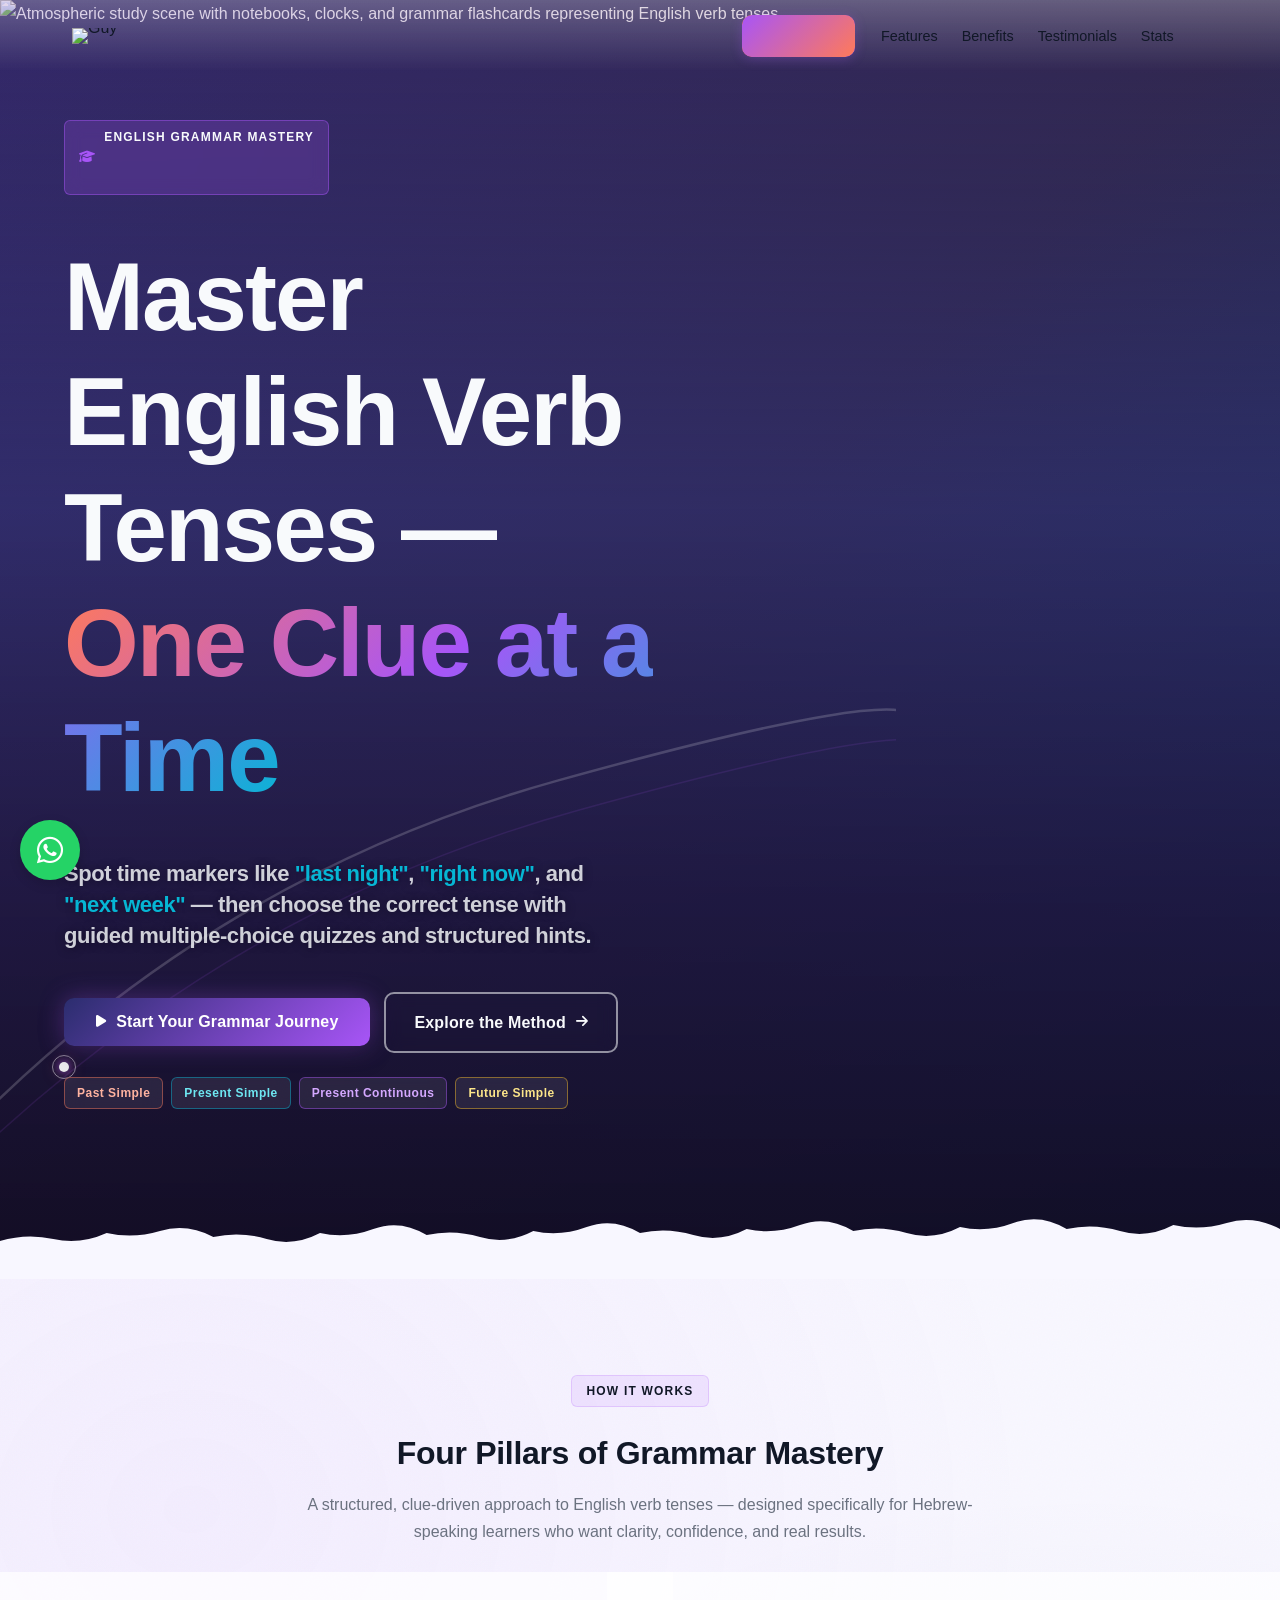
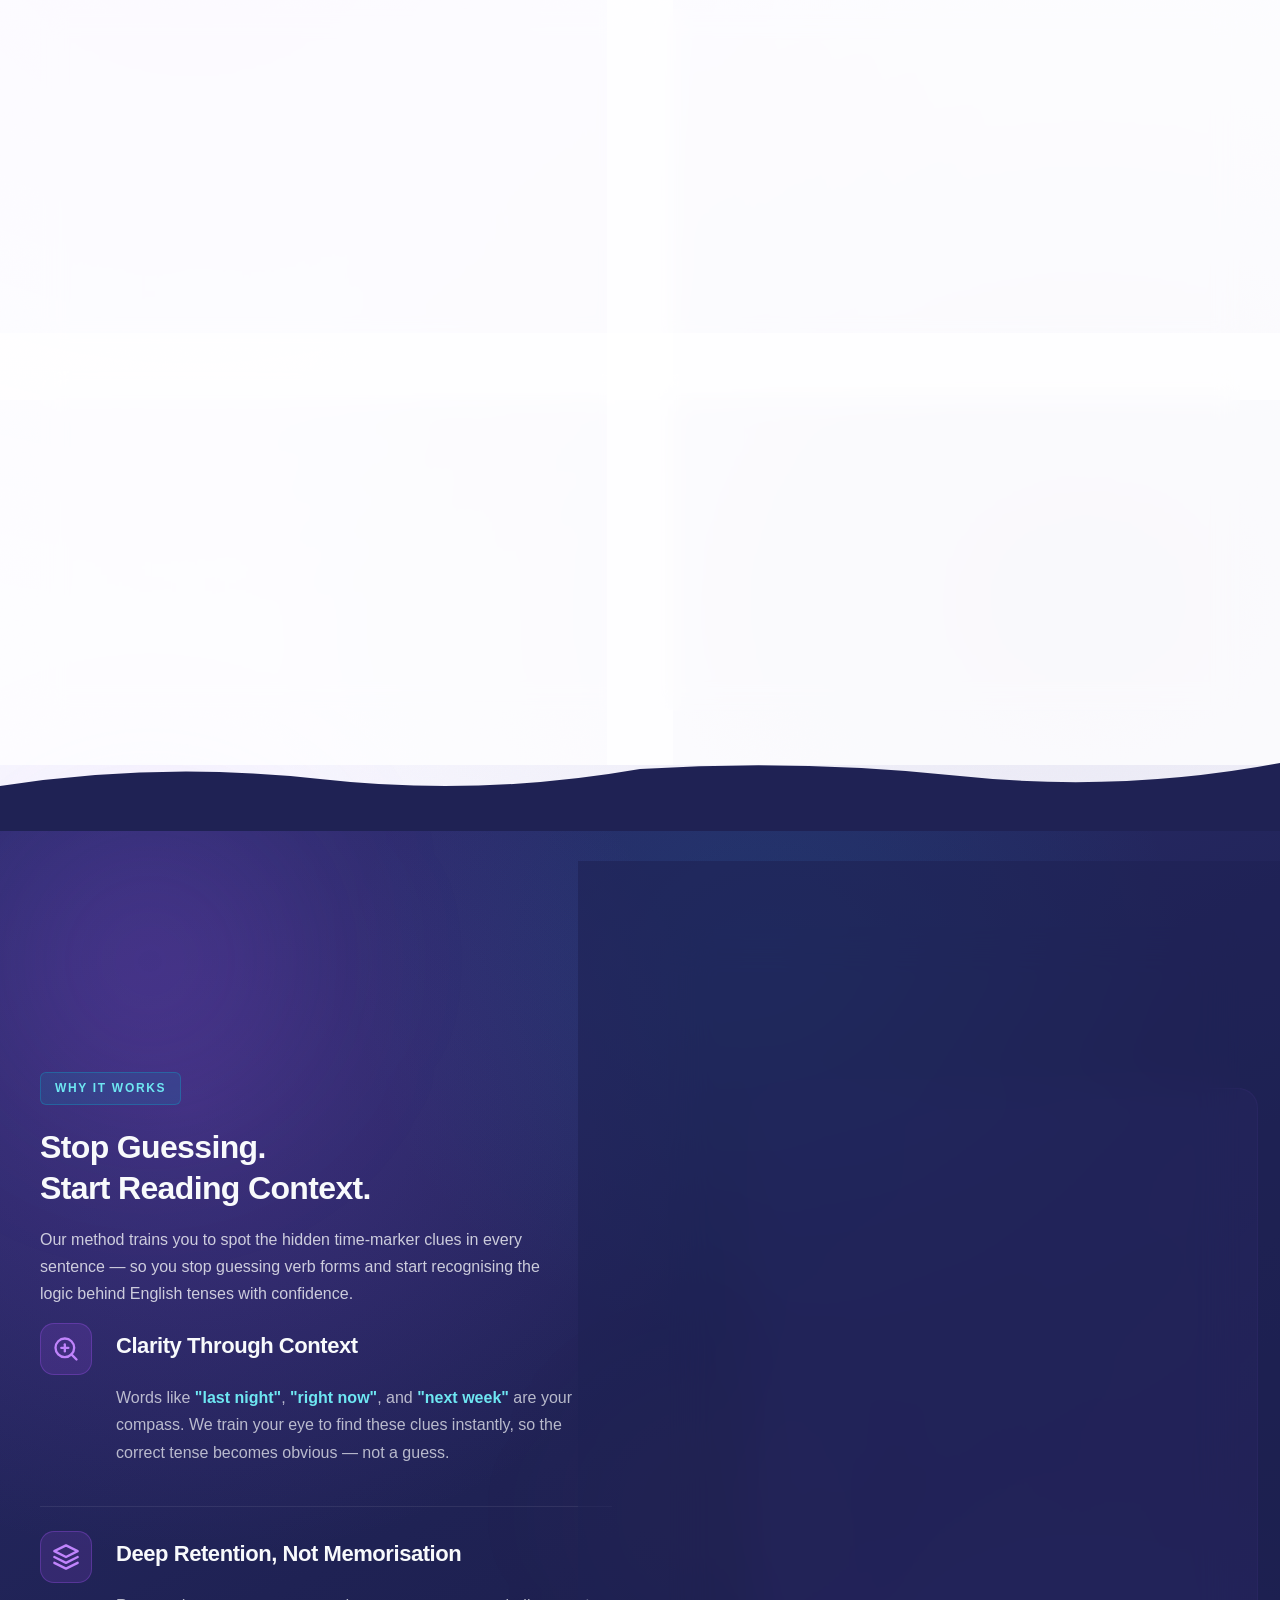
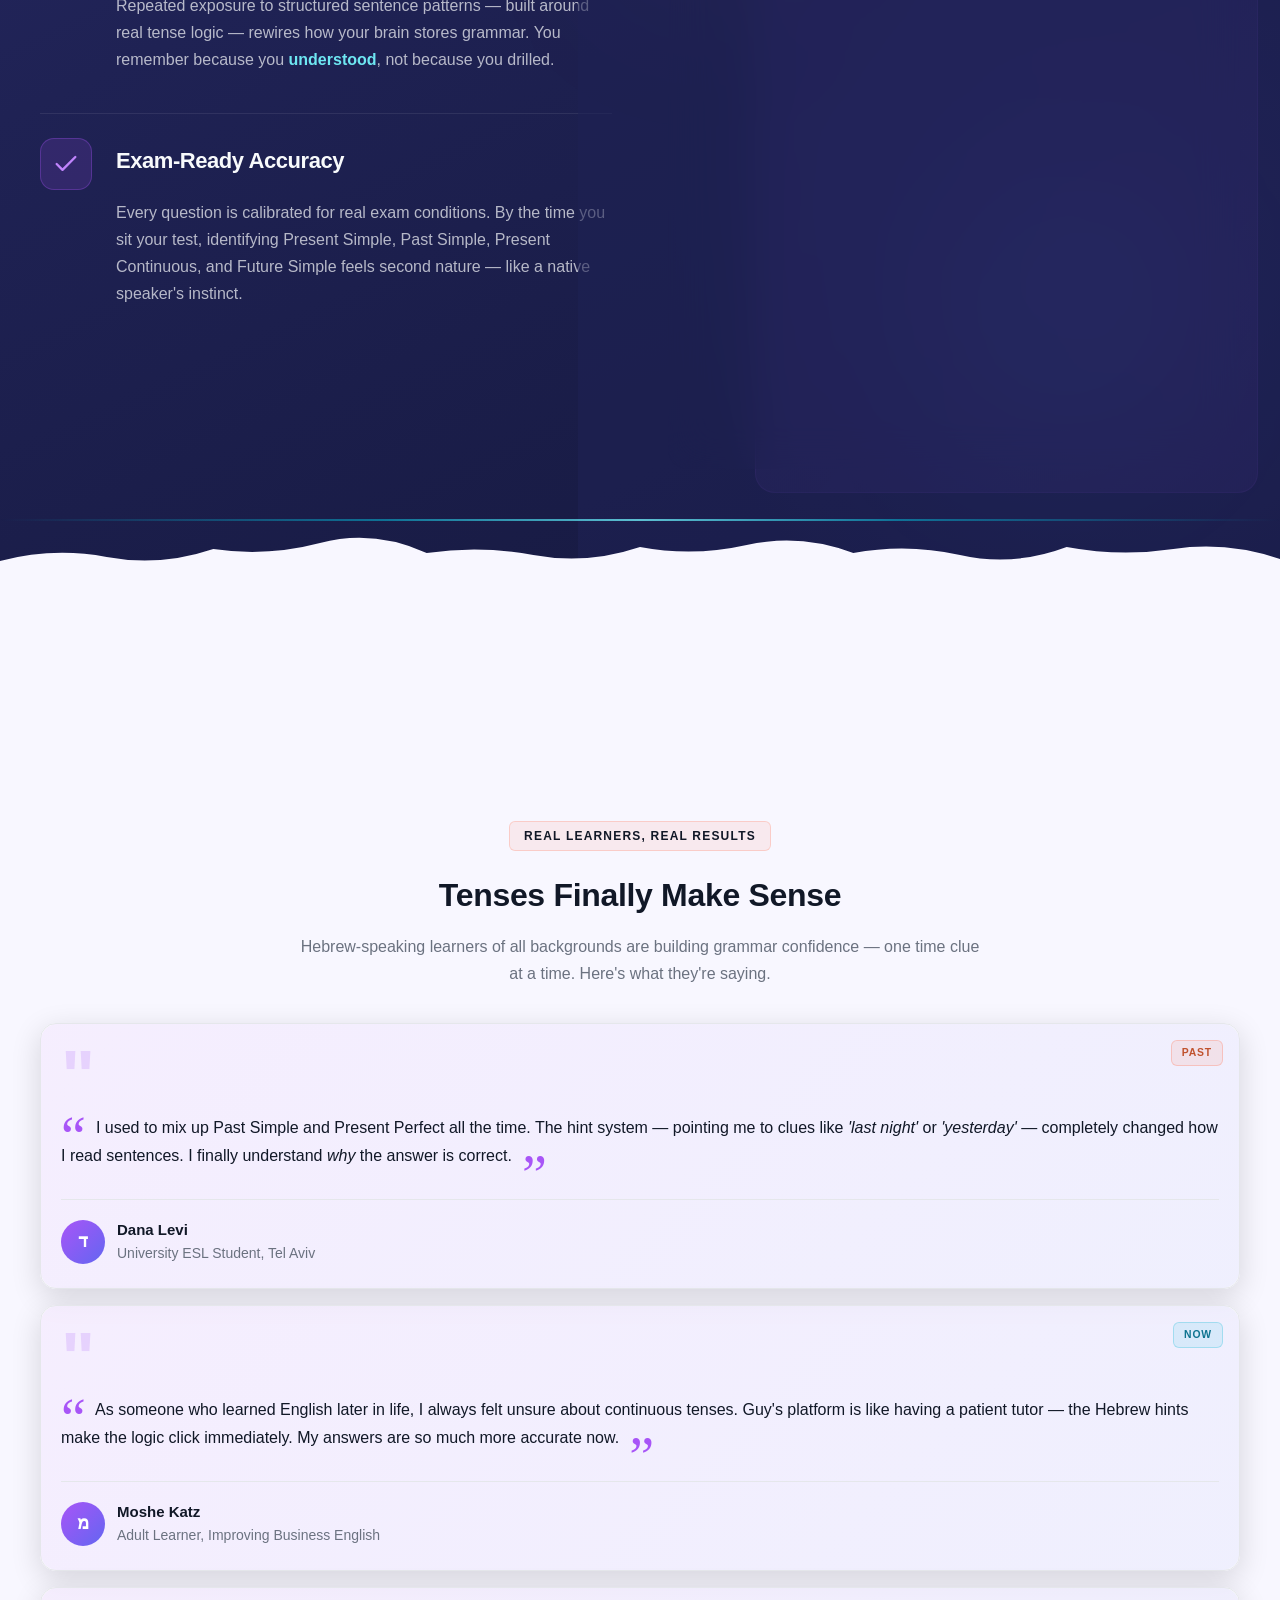
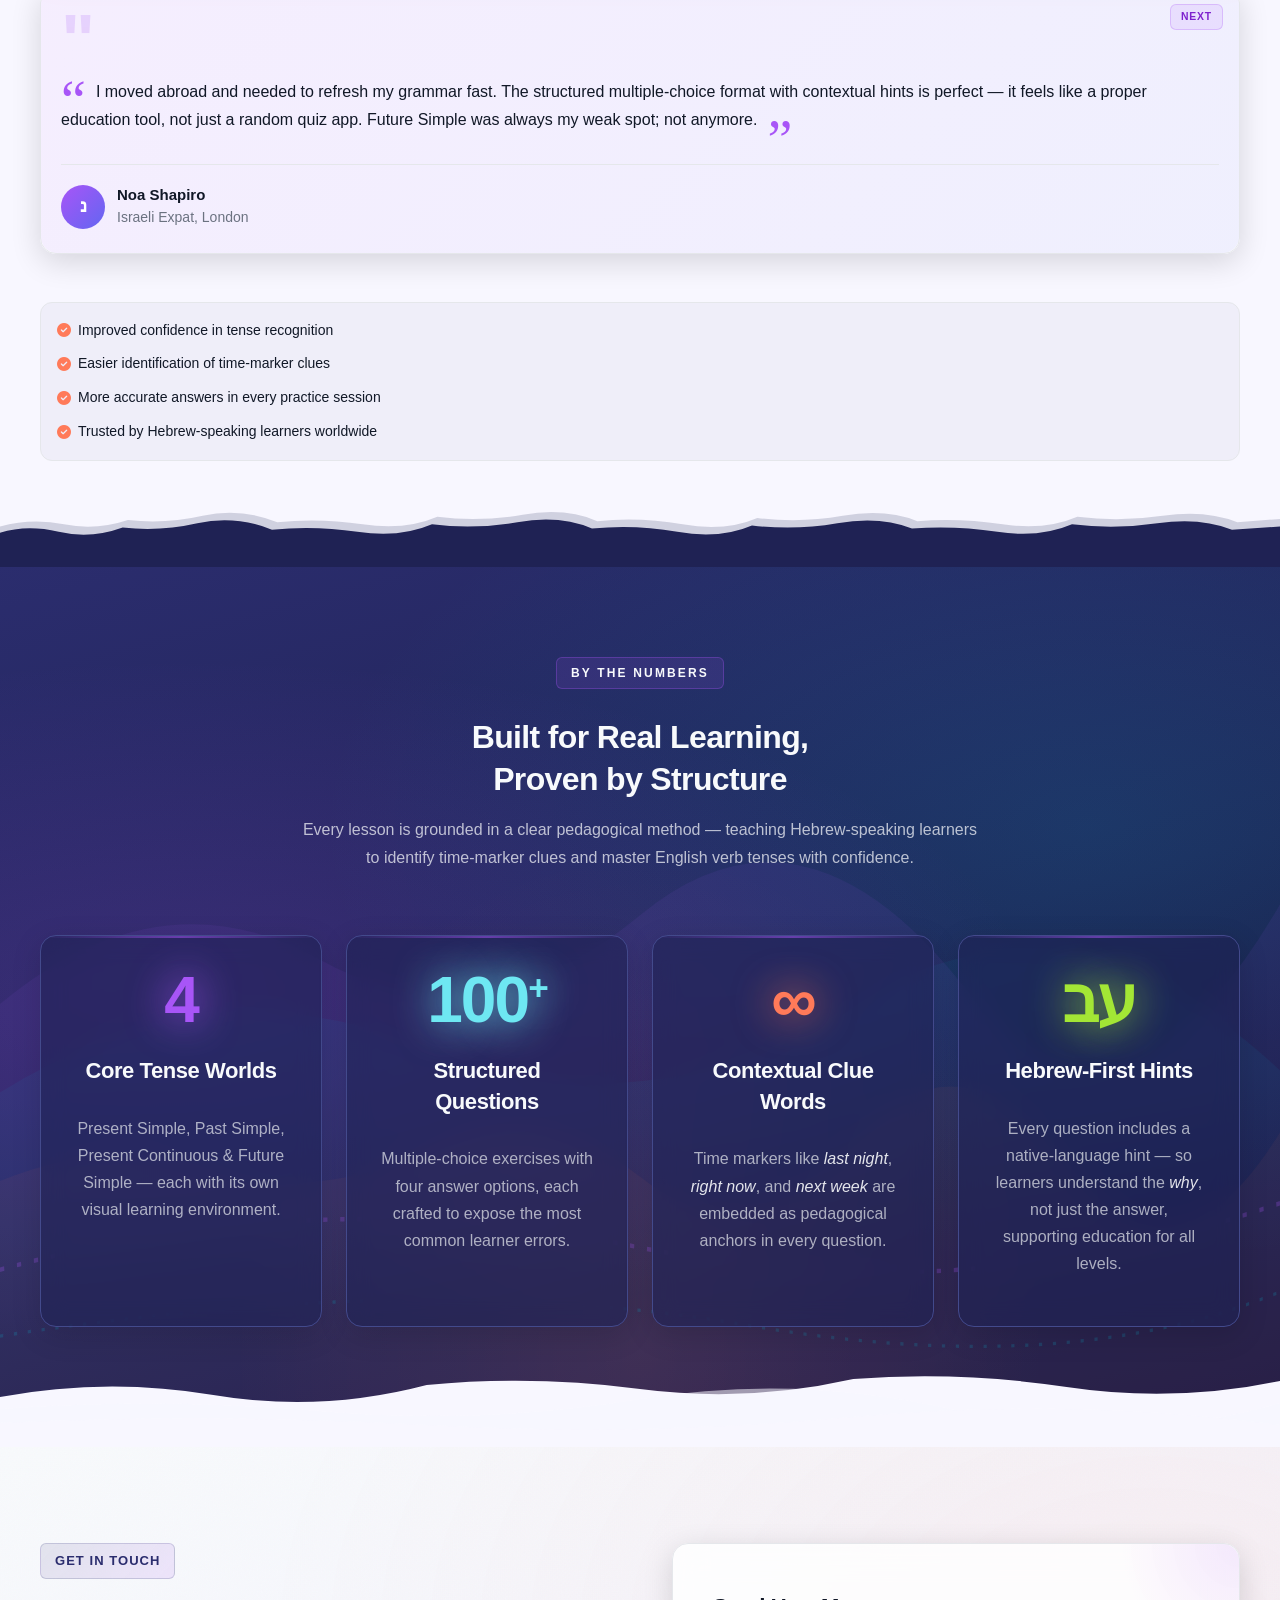
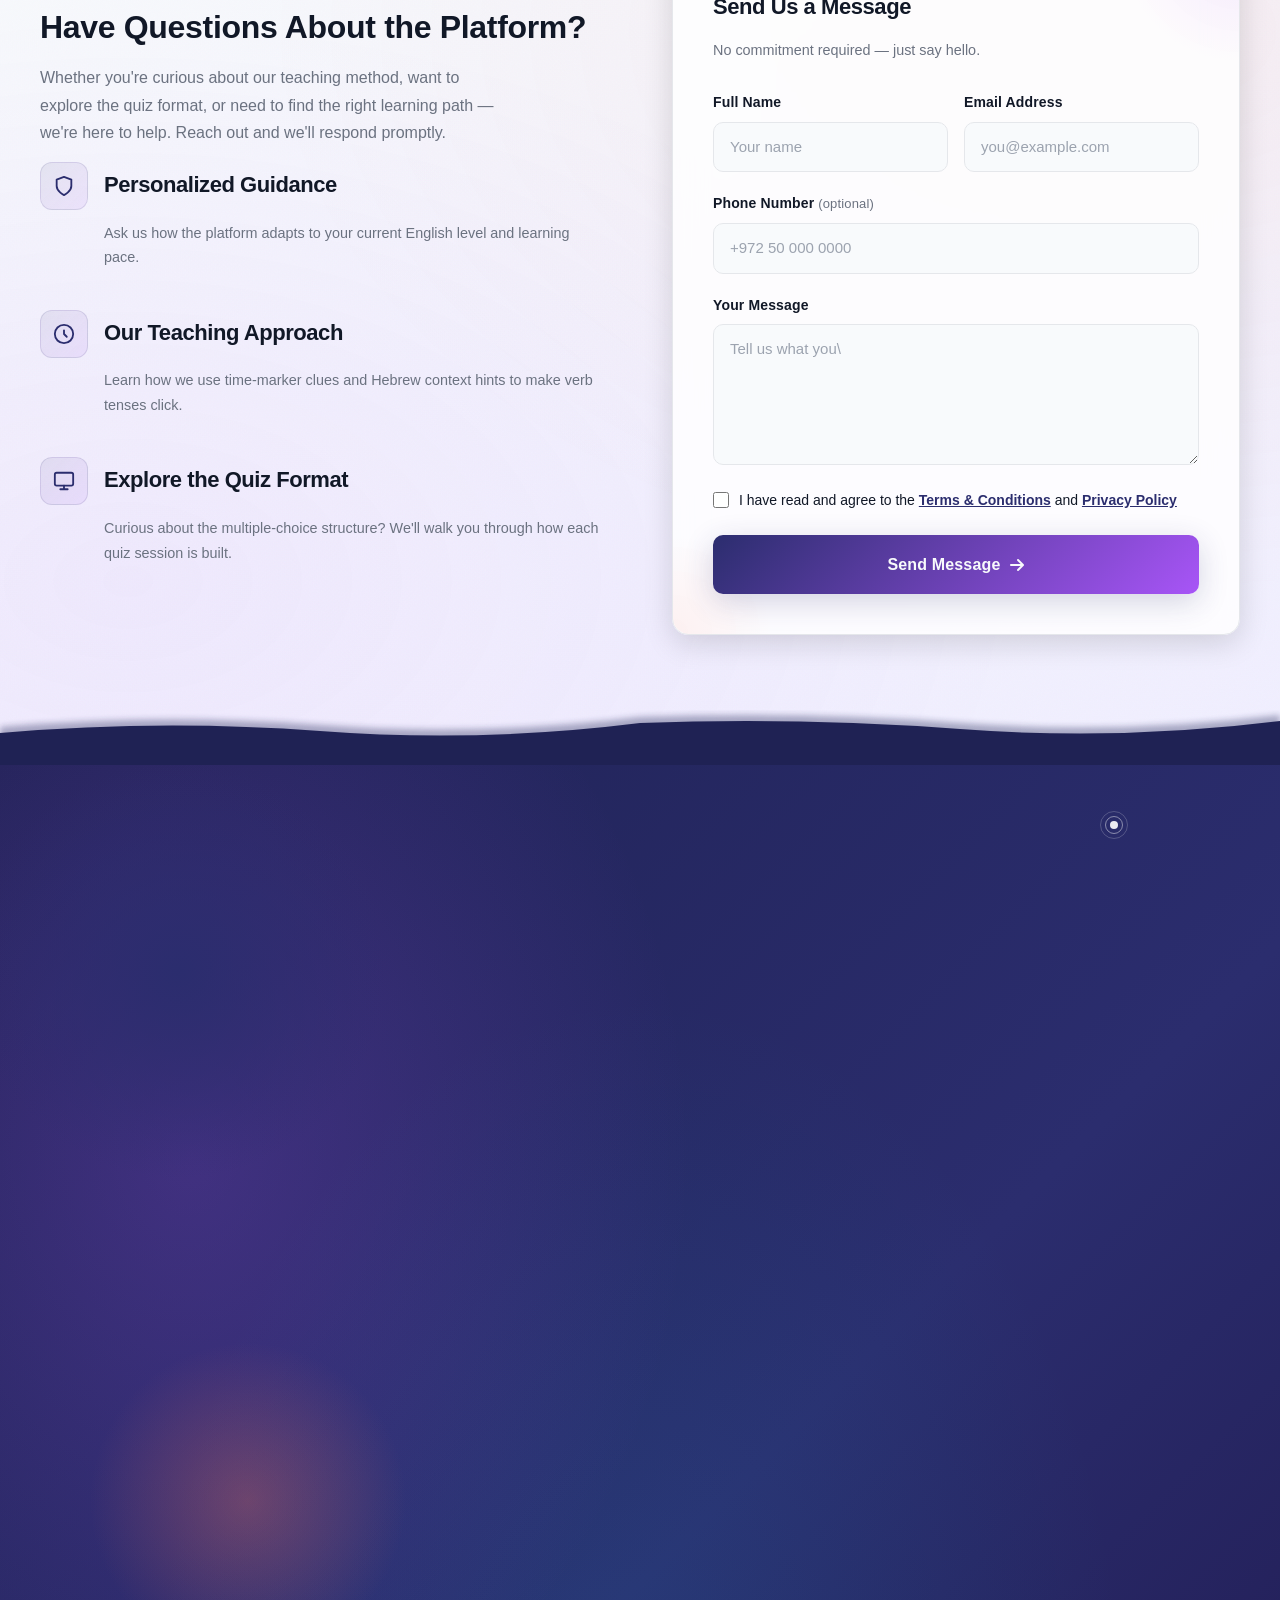
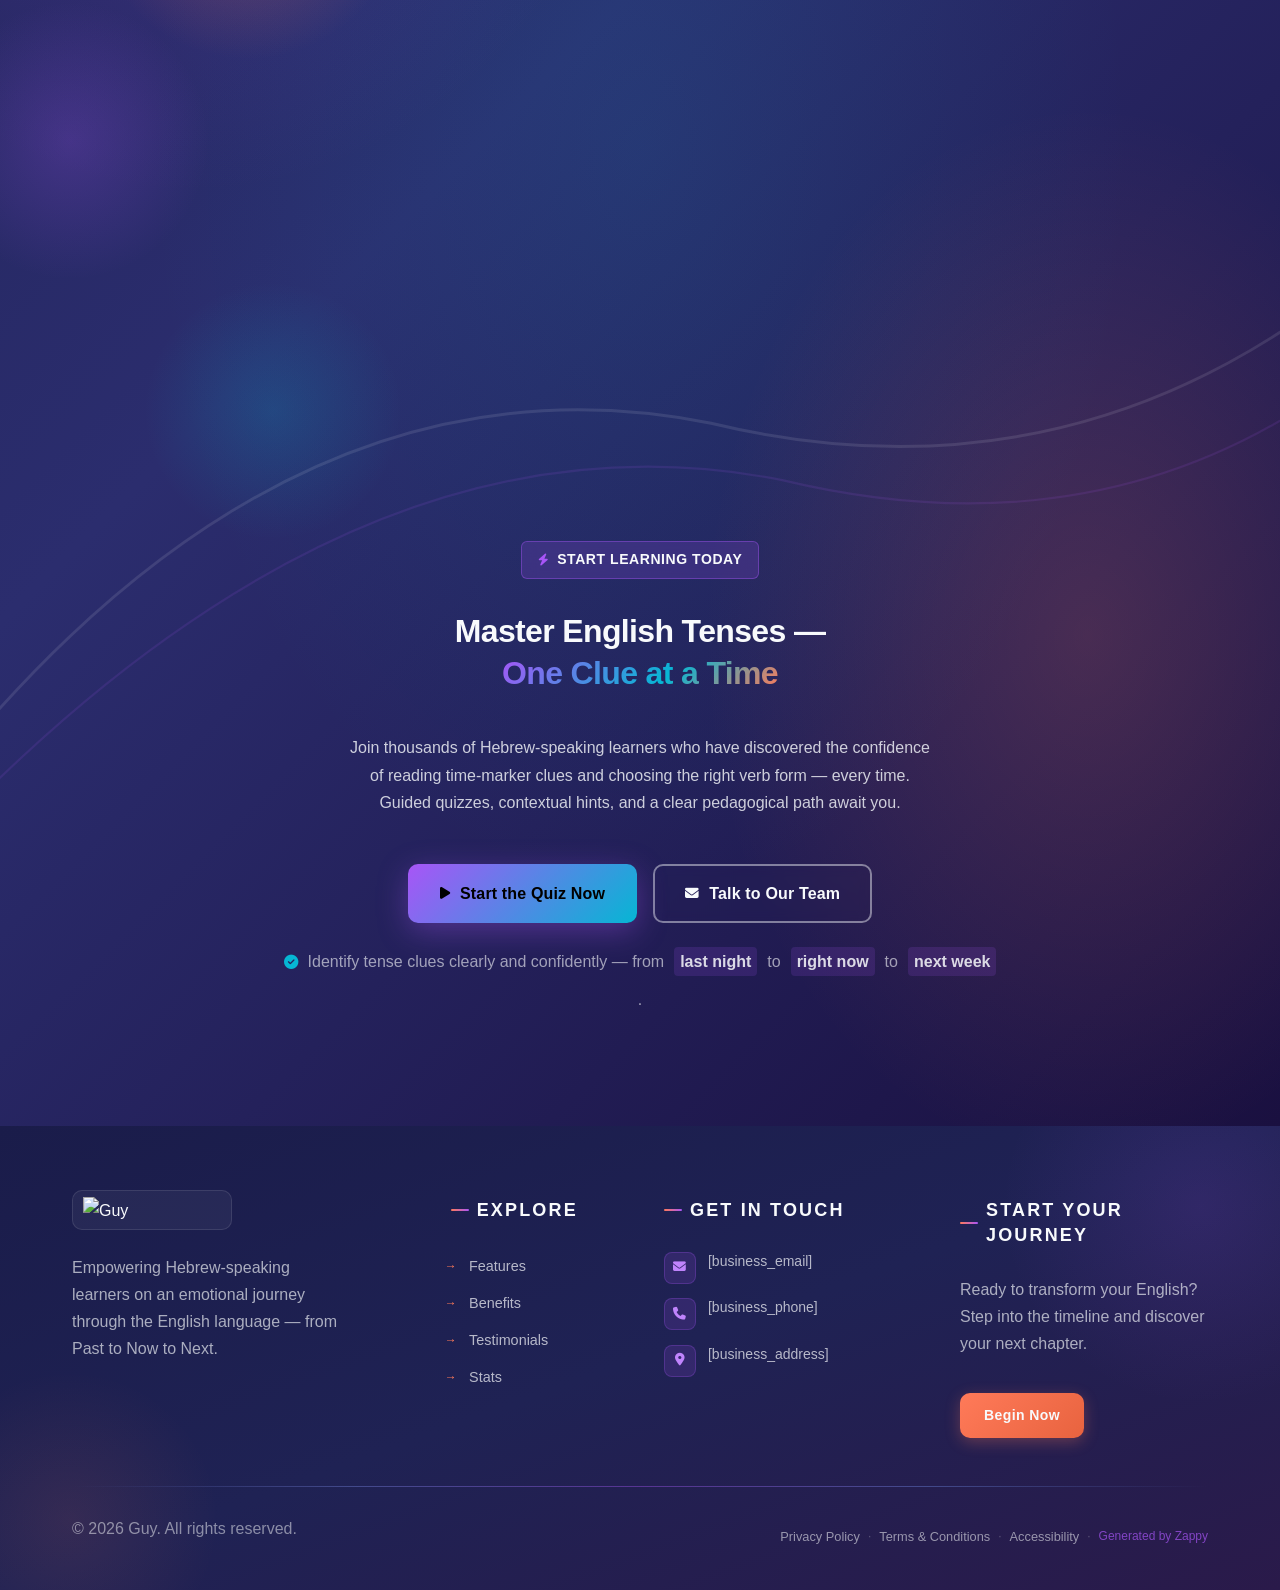
==== commit 65a65adc: "Incremental sync: 1 page(s) — update_button" ====
--- a/public/index.html
+++ b/public/index.html
@@ -815,7 +815,7 @@
     <section data-band-index="0" id="hero" class="home-hero-section" data-layout-spec="Home-hero" data-hero-type="fullscreen-scrim">
   <!-- Background Image Layer -->
   <div class="home-hero-bg">
-    <img loading="eager" fetchpriority="high" data-hero-bg="true" data-placeholder="home-hero-image-1" data-context="A cinematic atmospheric study scene for an English grammar education platform. A student desk bathed in deep twilight indigo and coral sunrise light, with open notebooks filled with verb conjugations, an antique clock showing different times, scattered flashcards with words like &quot;yesterday&quot;, &quot;right now&quot;, &quot;next week&quot;, floating translucent grammar charts, soft bokeh light trails, and gentle wave-like gradient overlays blending purple, coral, and aqua tones. Moody editorial photography style, dark atmospheric background, cinematic depth of field." width="1200" height="700" src="/assets/site-home-hero-image-1.webp" alt="Atmospheric study scene with notebooks, clocks, and grammar flashcards representing English verb tenses">
+    <img loading="eager" fetchpriority="high" data-hero-bg="true" data-placeholder="home-hero-image-1" data-context="A cinematic atmospheric study scene for an English grammar education platform. A student desk bathed in deep twilight indigo and coral sunrise light, with open notebooks filled with verb conjugations, an antique clock showing different times, scattered flashcards with words like &quot;yesterday&quot;, &quot;right now&quot;, &quot;next week&quot;, floating translucent grammar charts, soft bokeh light trails, and gentle wave-like gradient overlays blending purple, coral, and aqua tones. Moody editorial photography style, dark atmospheric background, cinematic depth of field." width="1200" height="700" src="/assets/site-home-hero-image-1.webp" alt="Atmospheric study scene with notebooks, clocks, and grammar flashcards representing English verb tenses" data-hero-background="true" data-element-type="image" data-element-id="img-1778700392364-cyzvu23xz">
   </div>
 
   <!-- Scrim Overlay -->
@@ -838,15 +838,15 @@
     <div class="home-hero-content">
 
       <!-- Eyebrow Label -->
-      <span class="home-hero-eyebrow">
-        <i class="fa-solid fa-graduation-cap" aria-hidden="true"></i>
+      <p><span class="home-hero-eyebrow" >
+        <i class="fa-solid fa-graduation-cap" aria-hidden="true" data-element-type="icon" data-element-id="icon-1778700392364-0328gdln2" data-icon-type="fontawesome" style="cursor: pointer;"></i>
         English Grammar Mastery
-      </span>
-
-      <!-- H1 Headline -->
-      <h1 class="home-hero-headline">
+      <br><br><br></span>
+
+      
+      </p><!-- H1 Headline --><h1 class="home-hero-headline">
         Master English Verb Tenses —
-        <span class="home-hero-headline-accent">One Clue at a Time</span>
+        <span class="home-hero-headline-accent" style="color: rgb(17, 24, 39) !important;">One Clue at a Time</span>
       </h1>
 
       <!-- H3 Supporting Subtitle -->
@@ -856,11 +856,11 @@
 
       <!-- CTA Buttons -->
       <div class="home-hero-ctas">
-        <a href="#quiz" class="home-hero-btn-primary">
+        <a href="/terms" class="home-hero-btn-primary btn btn-primary" data-element-type="button" data-element-id="btn-1778700392361-lg1egnesg" data-native-element="true" style="outline: currentcolor; border-color: transparent !important; color: rgb(255, 255, 255) !important; background-color: transparent !important; background-image: linear-gradient(135deg, rgb(43, 45, 110), rgb(168, 85, 247)) !important;">
           <i class="fa-solid fa-play" aria-hidden="true"></i>
           Start Your Grammar Journey
         </a>
-        <a href="#method" class="home-hero-btn-secondary">
+        <a href="#method" class="home-hero-btn-secondary" data-element-type="button" data-element-id="btn-1778700392361-pm8ag7y74" data-native-element="true">
           Explore the Method
           <i class="fa-solid fa-arrow-right" aria-hidden="true"></i>
         </a>
@@ -868,7 +868,7 @@
 
       <!-- Tense Badges -->
       <div class="home-hero-tense-badges" aria-label="Tense topics covered">
-        <span class="home-hero-badge">Past Simple</span>
+        <span class="home-hero-badge" >Past Simple</span>
         <span class="home-hero-badge">Present Simple</span>
         <span class="home-hero-badge">Present Continuous</span>
         <span class="home-hero-badge">Future Simple</span>
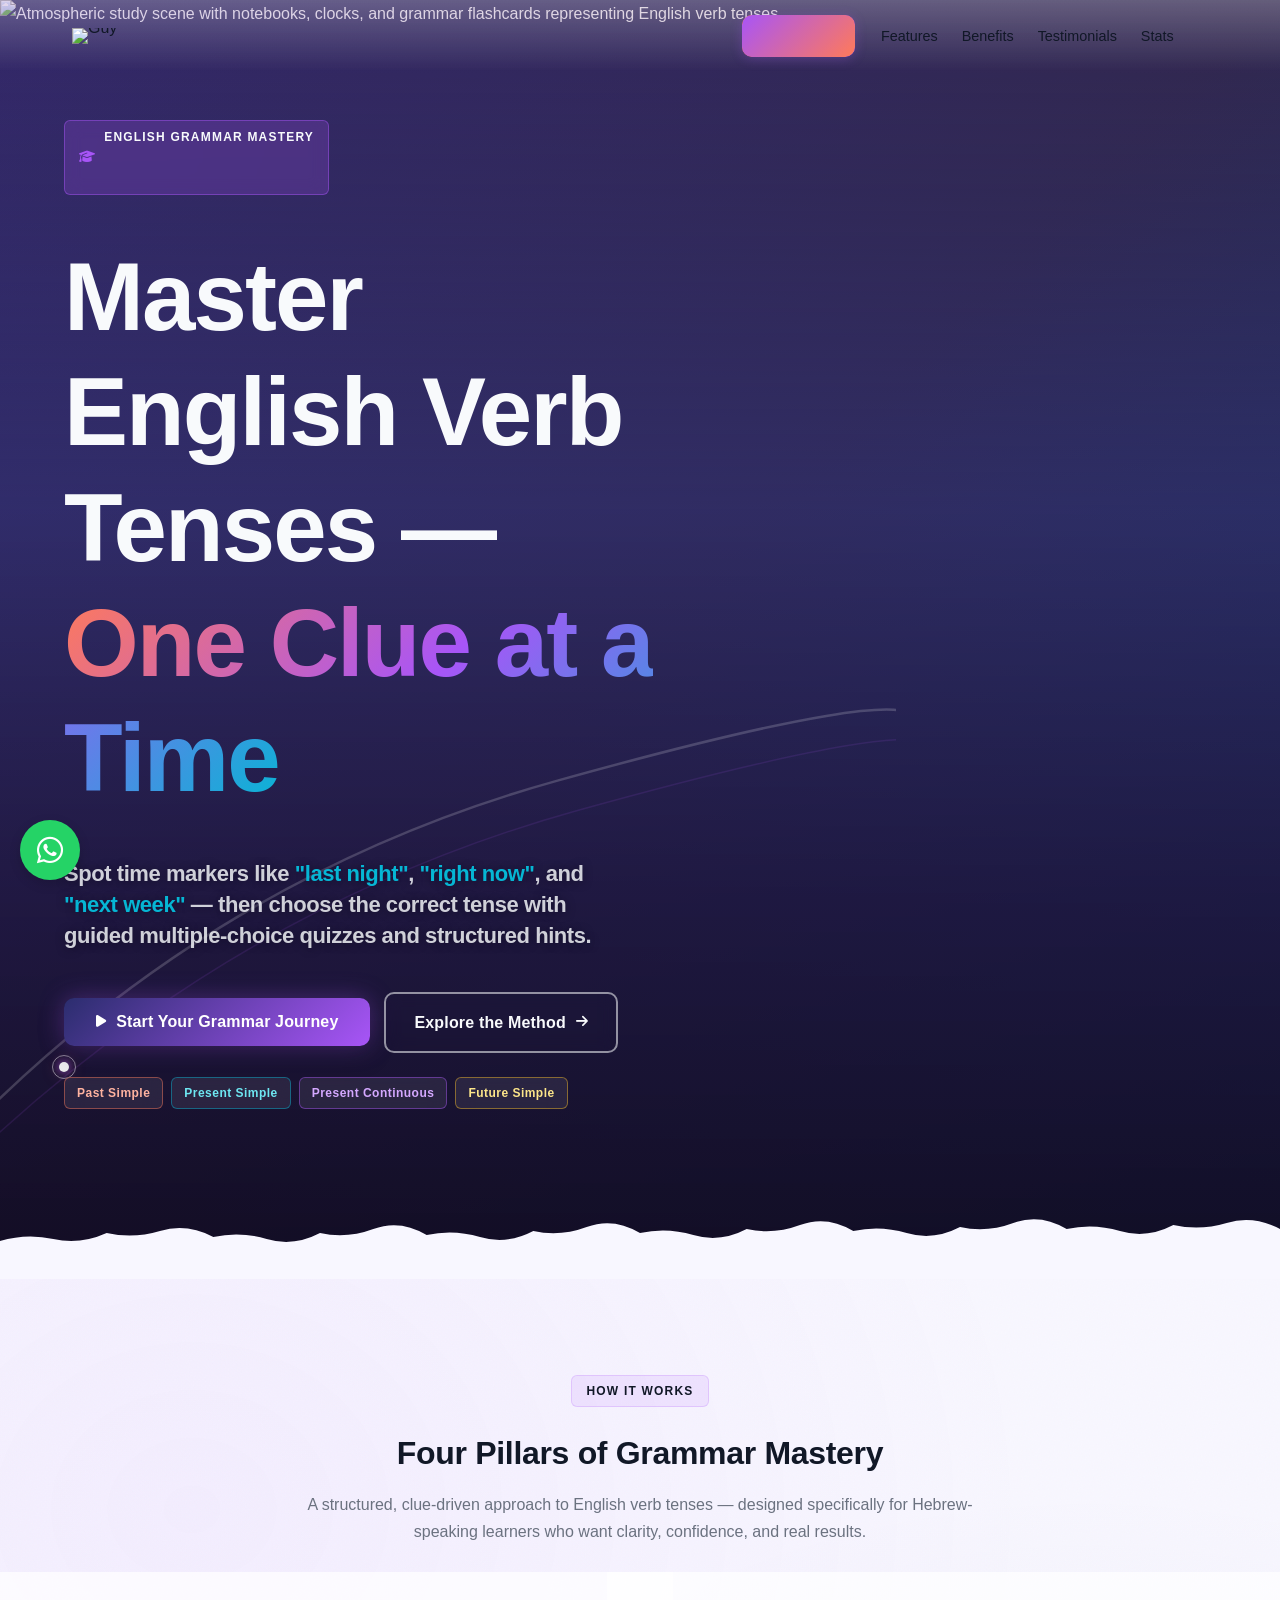
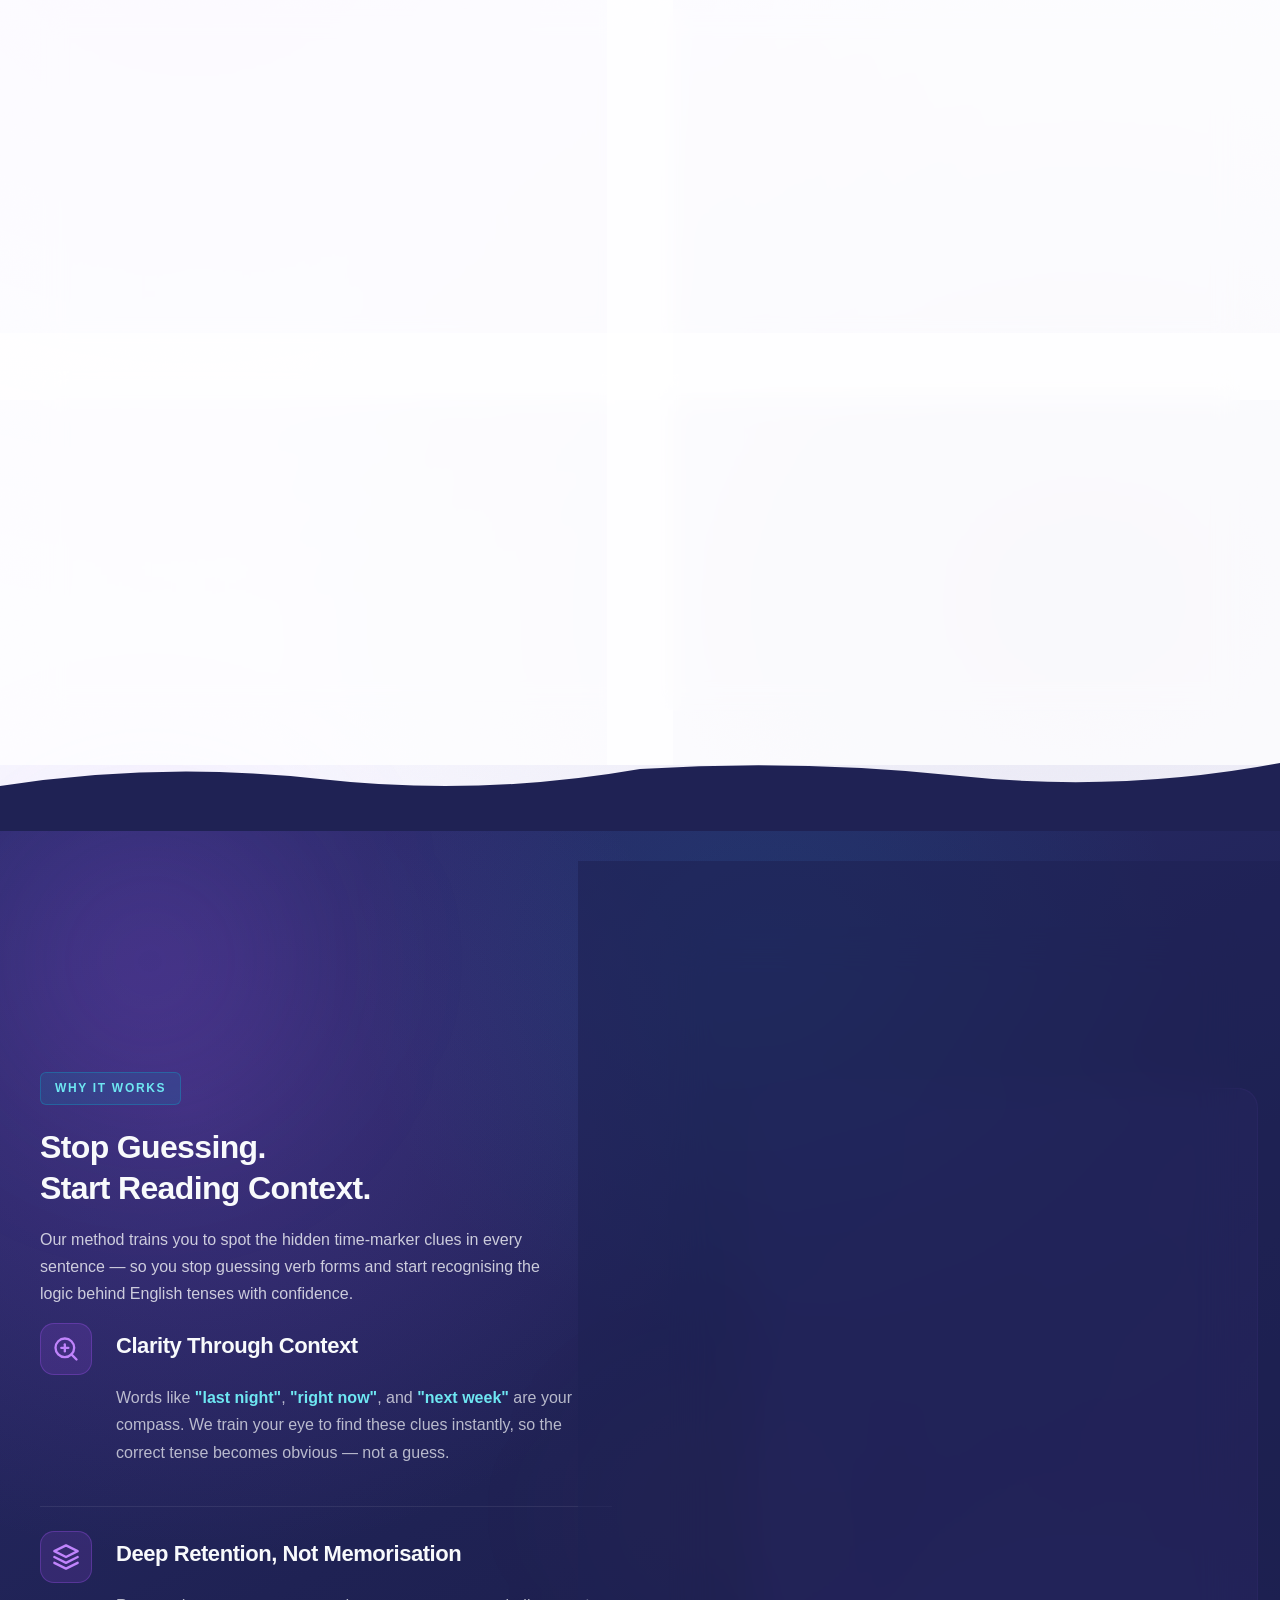
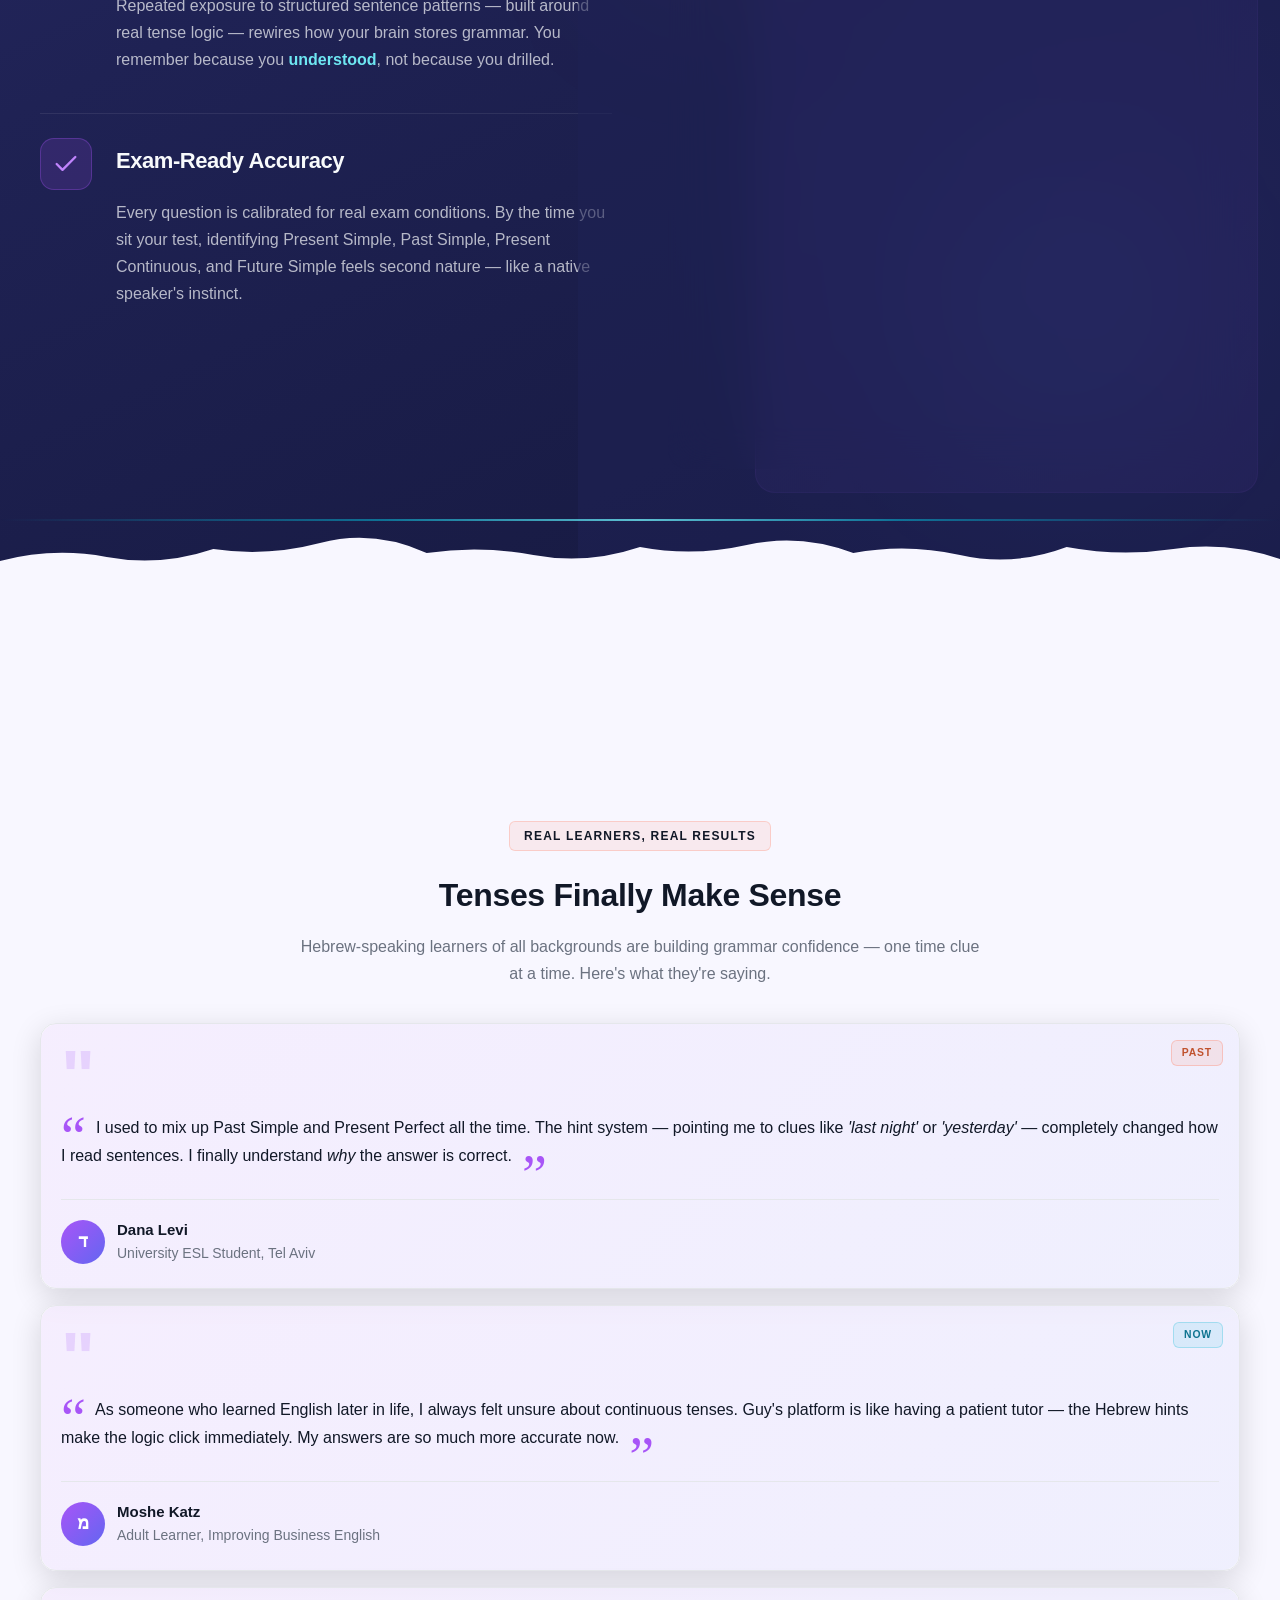
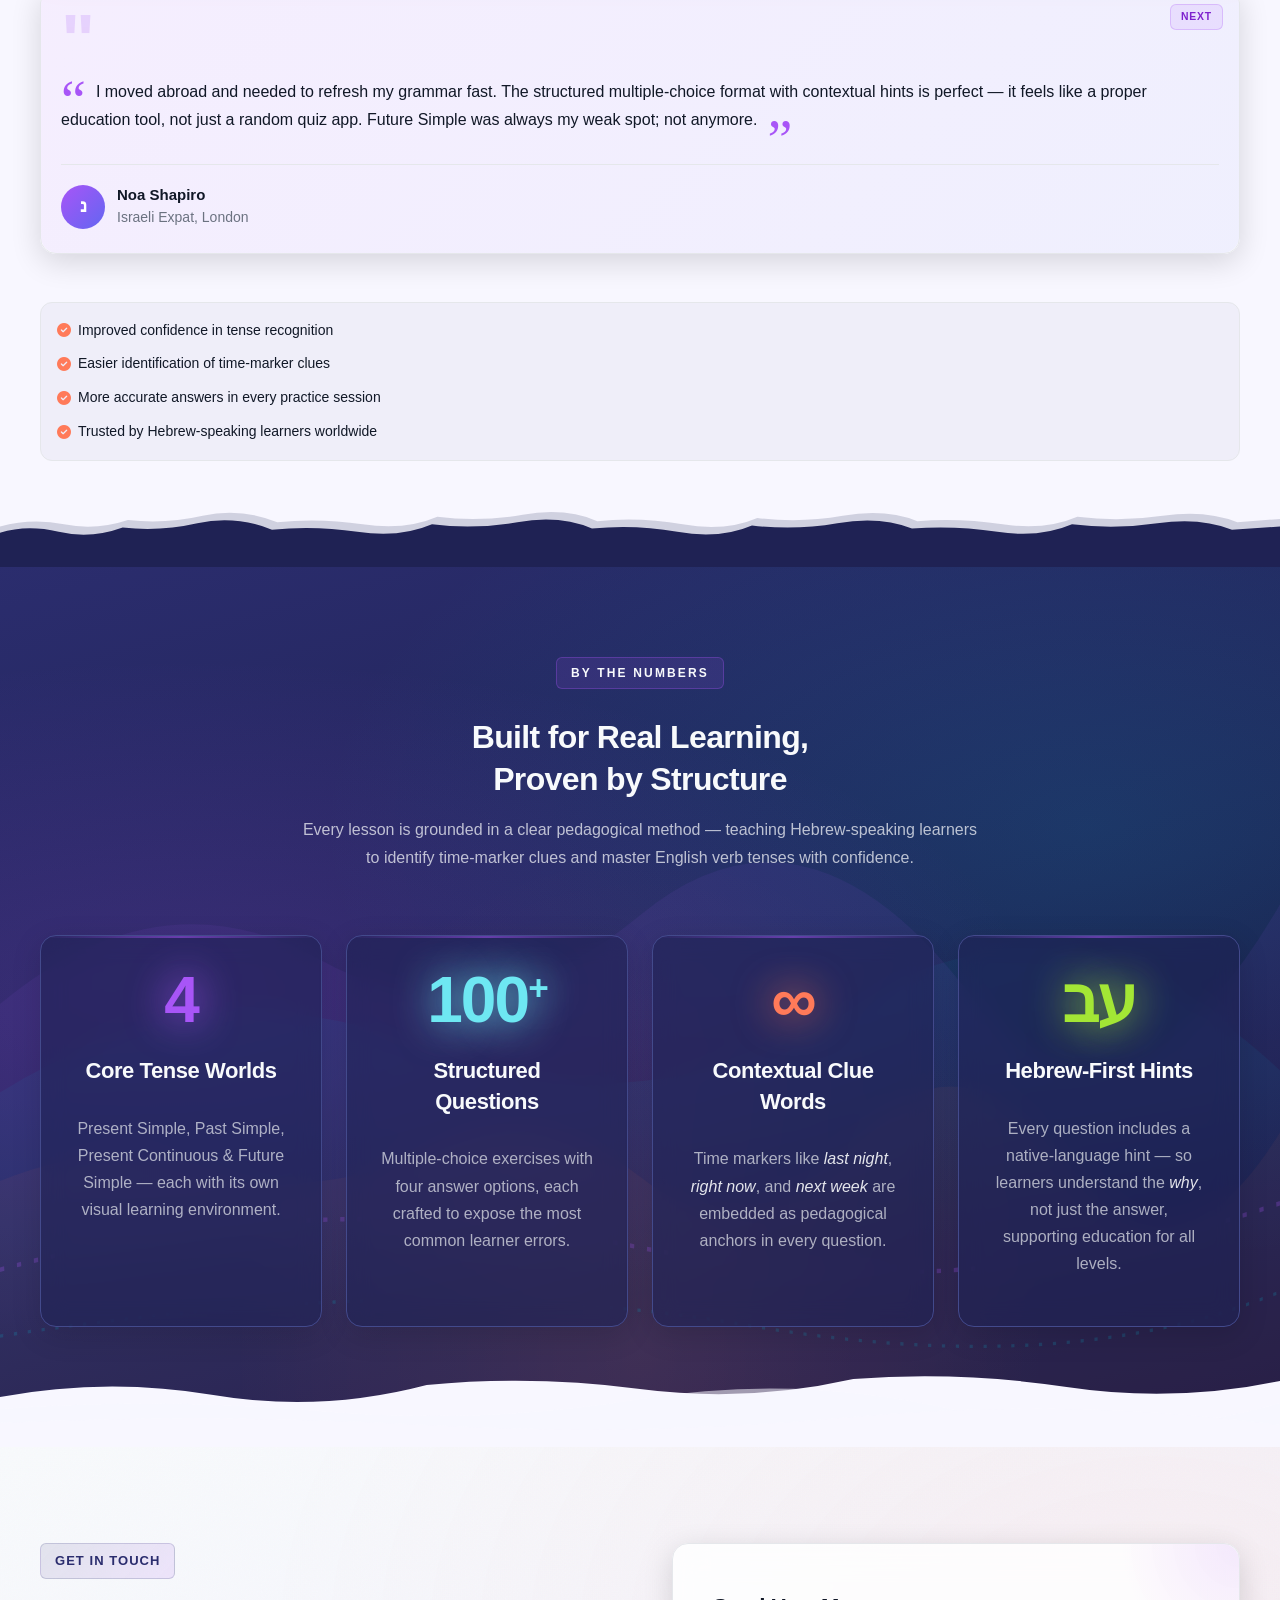
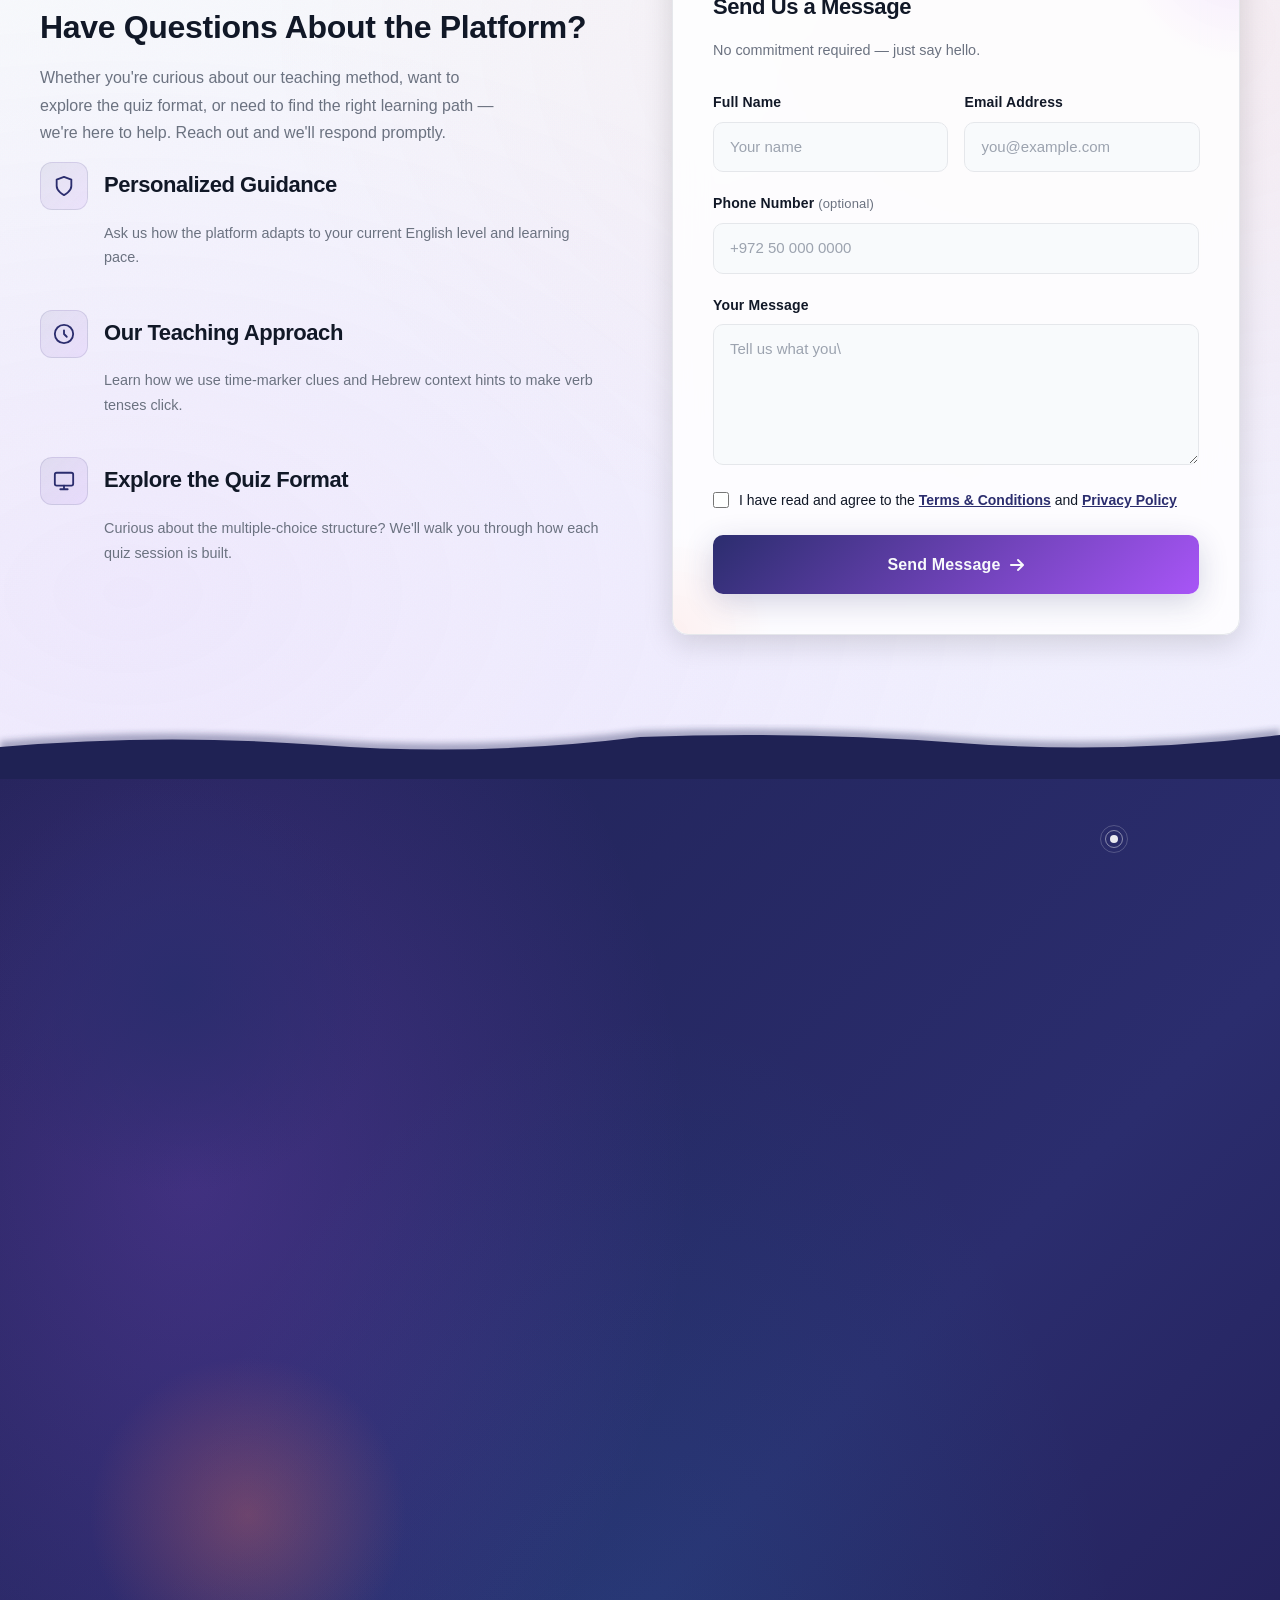
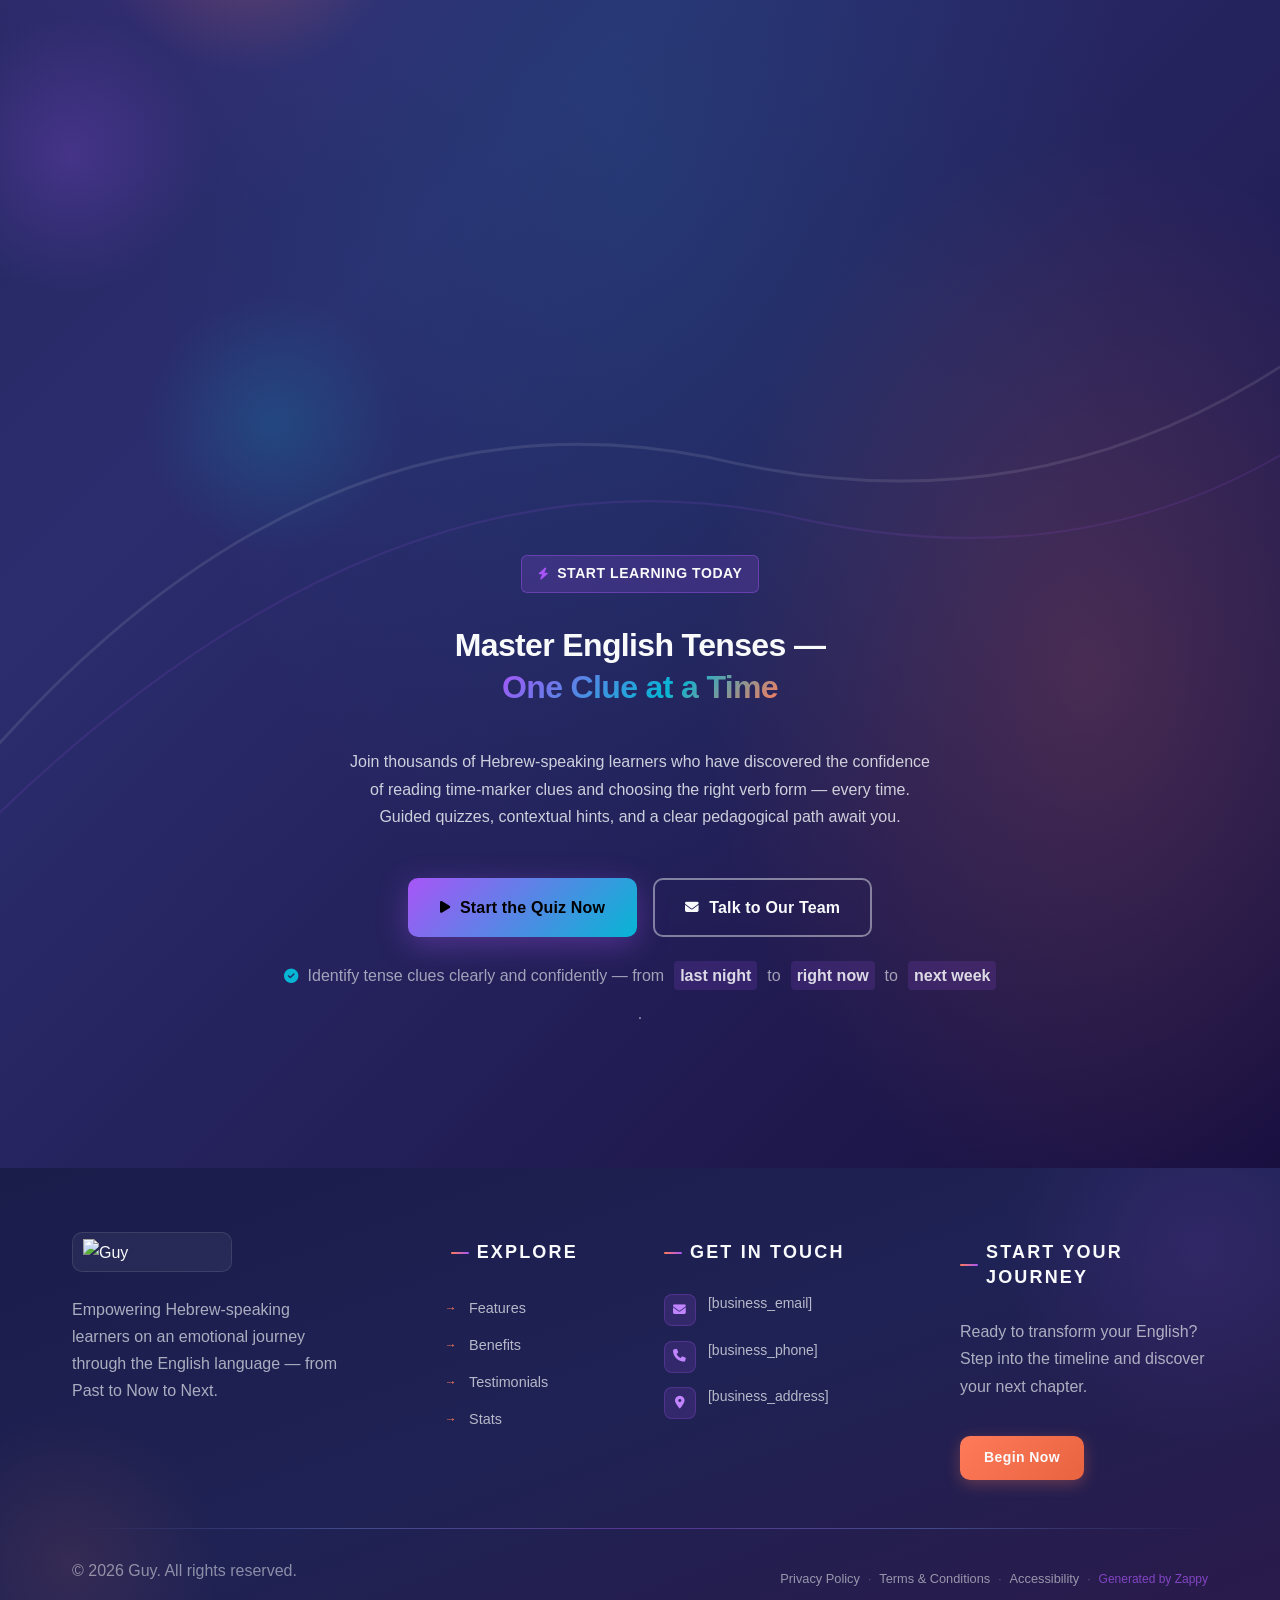
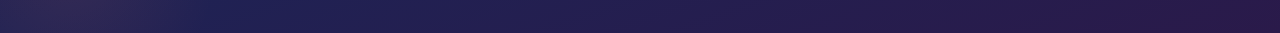
==== commit f6cf7fdd: "Incremental sync: 1 page(s) — resize_section_height" ====
--- a/public/index.html
+++ b/public/index.html
@@ -1363,7 +1363,7 @@
   </div>
 </section>
 
-<section data-band-index="5" class="home-contact-section" data-layout-spec="Home-contact">
+<section data-band-index="5" class="home-contact-section" data-layout-spec="Home-contact" id="home-contact-section" style="min-height: 932.75px !important;">
   <!-- Subtle wave texture overlay -->
   <div class="home-contact-section__texture" aria-hidden="true"></div>
 
@@ -1375,7 +1375,7 @@
       <p class="home-contact-section__lead">Whether you're curious about our teaching method, want to explore the quiz format, or need to find the right learning path — we're here to help. Reach out and we'll respond promptly.</p>
 
       <ul class="home-contact-section__reassurance">
-        <li class="home-contact-section__reassurance-item">
+        <li class="home-contact-section__reassurance-item zappy-grid-item-nested-grid" data-grid-item-index="0">
           <div class="home-contact-section__reassurance-icon">
             <svg data-element-type="icon" data-icon-type="svg" xmlns="http://www.w3.org/2000/svg" width="22" height="22" viewBox="0 0 24 24" fill="none" stroke="currentColor" stroke-width="2" stroke-linecap="round" stroke-linejoin="round" aria-hidden="true"><path d="M12 22s8-4 8-10V5l-8-3-8 3v7c0 6 8 10 8 10z"></path></svg>
           </div>
@@ -1384,7 +1384,7 @@
             <p class="home-contact-section__reassurance-text">Ask us how the platform adapts to your current English level and learning pace.</p>
           </div>
         </li>
-        <li class="home-contact-section__reassurance-item">
+        <li class="home-contact-section__reassurance-item zappy-grid-item-nested-grid" data-grid-item-index="1">
           <div class="home-contact-section__reassurance-icon">
             <svg data-element-type="icon" data-icon-type="svg" xmlns="http://www.w3.org/2000/svg" width="22" height="22" viewBox="0 0 24 24" fill="none" stroke="currentColor" stroke-width="2" stroke-linecap="round" stroke-linejoin="round" aria-hidden="true"><circle cx="12" cy="12" r="10"></circle><path d="M12 8v4l3 3"></path></svg>
           </div>
@@ -1393,7 +1393,7 @@
             <p class="home-contact-section__reassurance-text">Learn how we use time-marker clues and Hebrew context hints to make verb tenses click.</p>
           </div>
         </li>
-        <li class="home-contact-section__reassurance-item">
+        <li class="home-contact-section__reassurance-item zappy-grid-item-nested-grid" data-grid-item-index="2">
           <div class="home-contact-section__reassurance-icon">
             <svg data-element-type="icon" data-icon-type="svg" xmlns="http://www.w3.org/2000/svg" width="22" height="22" viewBox="0 0 24 24" fill="none" stroke="currentColor" stroke-width="2" stroke-linecap="round" stroke-linejoin="round" aria-hidden="true"><rect x="2" y="3" width="20" height="14" rx="2"></rect><path d="M8 21h8M12 17v4"></path></svg>
           </div>
@@ -1418,12 +1418,12 @@
       </div>
 
       <form class="contact-form home-contact-section__form" action="#" method="POST" novalidate="">
-        <div class="home-contact-section__field-row">
-          <div class="home-contact-section__field-group">
+        <div class="home-contact-section__field-row zappy-preserve-css-grid" id="zappy-auto-grid-1778743931603-b1jq30" data-zappy-auto-grid="true" data-original-item-width="235" data-original-gap="16px" style="--zappy-grid-cols: 235.429px 235.429px; grid-template-columns: 235.429px 235.429px; align-items: stretch !important;" data-zappy-explicit-columns="true">
+          <div class="home-contact-section__field-group" data-grid-item-index="0">
             <label class="home-contact-section__label" for="contact-name">Full Name</label>
             <input class="home-contact-section__input" type="text" id="contact-name" name="name" placeholder="Your name" autocomplete="name" required="">
           </div>
-          <div class="home-contact-section__field-group">
+          <div class="home-contact-section__field-group" data-grid-item-index="1">
             <label class="home-contact-section__label" for="contact-email">Email Address</label>
             <input class="home-contact-section__input" type="email" id="contact-email" name="email" placeholder="you@example.com" autocomplete="email" required="">
           </div>
@@ -1446,7 +1446,7 @@
           </label>
         </div>
 
-        <button type="submit" class="home-contact-section__submit btn-primary">Send Message <i class="fa fa-arrow-right" aria-hidden="true"></i></button>
+        <button type="submit" class="home-contact-section__submit btn-primary" data-element-type="button" data-element-id="btn-1778743931547-3sy40sktu" data-native-element="true">Send Message <i class="fa fa-arrow-right" aria-hidden="true"></i></button>
       </form>
     </div>
   </div>
@@ -1472,7 +1472,7 @@
   </div>
 </section>
 
-<section data-band-index="6" id="cta" class="home-cta-section" data-layout-spec="Home-cta">
+<section data-band-index="6" id="cta" class="home-cta-section" data-layout-spec="Home-cta" style="min-height: 1988.51px !important;">
   <!-- Decorative background orbs -->
   <div class="home-cta-section .cta-orb cta-orb--indigo" aria-hidden="true"></div>
   <div class="home-cta-section .cta-orb cta-orb--coral" aria-hidden="true"></div>
@@ -1500,18 +1500,18 @@
     </div>
 
     <!-- Heading -->
-    <h2 class="cta-heading">Master English Tenses —<br><span class="cta-heading__highlight">One Clue at a Time</span></h2>
+    <h2 class="cta-heading">Master English Tenses —<br><span class="cta-heading__highlight" style="color: rgb(0, 0, 0) !important;">One Clue at a Time</span></h2>
 
     <!-- Body paragraph -->
     <p class="cta-body">Join thousands of Hebrew-speaking learners who have discovered the confidence of reading time-marker clues and choosing the right verb form — every time. Guided quizzes, contextual hints, and a clear pedagogical path await you.</p>
 
     <!-- CTA Buttons -->
     <div class="cta-buttons">
-      <a href="#quiz" class="btn-cta-primary">
+      <a href="#quiz" class="btn-cta-primary" style="color: rgb(0, 0, 0) !important;" data-element-type="button" data-element-id="btn-1778743931547-k2hbeiq3i" data-native-element="true">
         <i class="fa-solid fa-play" aria-hidden="true"></i>
         Start the Quiz Now
       </a>
-      <a href="#contact" class="btn-cta-secondary">
+      <a href="#contact" class="btn-cta-secondary" data-element-type="button" data-element-id="btn-1778743931547-dz95piame" data-native-element="true">
         <i class="fa-solid fa-envelope" aria-hidden="true"></i>
         Talk to Our Team
       </a>
@@ -1519,7 +1519,7 @@
 
     <!-- Reinforcing line -->
     <p class="cta-reinforcing">
-      <i class="fa-solid fa-check-circle" aria-hidden="true"></i>
+      <i class="fa-solid fa-check-circle" aria-hidden="true" data-element-type="icon" data-element-id="icon-1778743931550-3bmkrzuml" data-icon-type="fontawesome"></i>
       Identify tense clues clearly and confidently — from <em>last night</em> to <em>right now</em> to <em>next week</em>.
     </p>
   </div>
